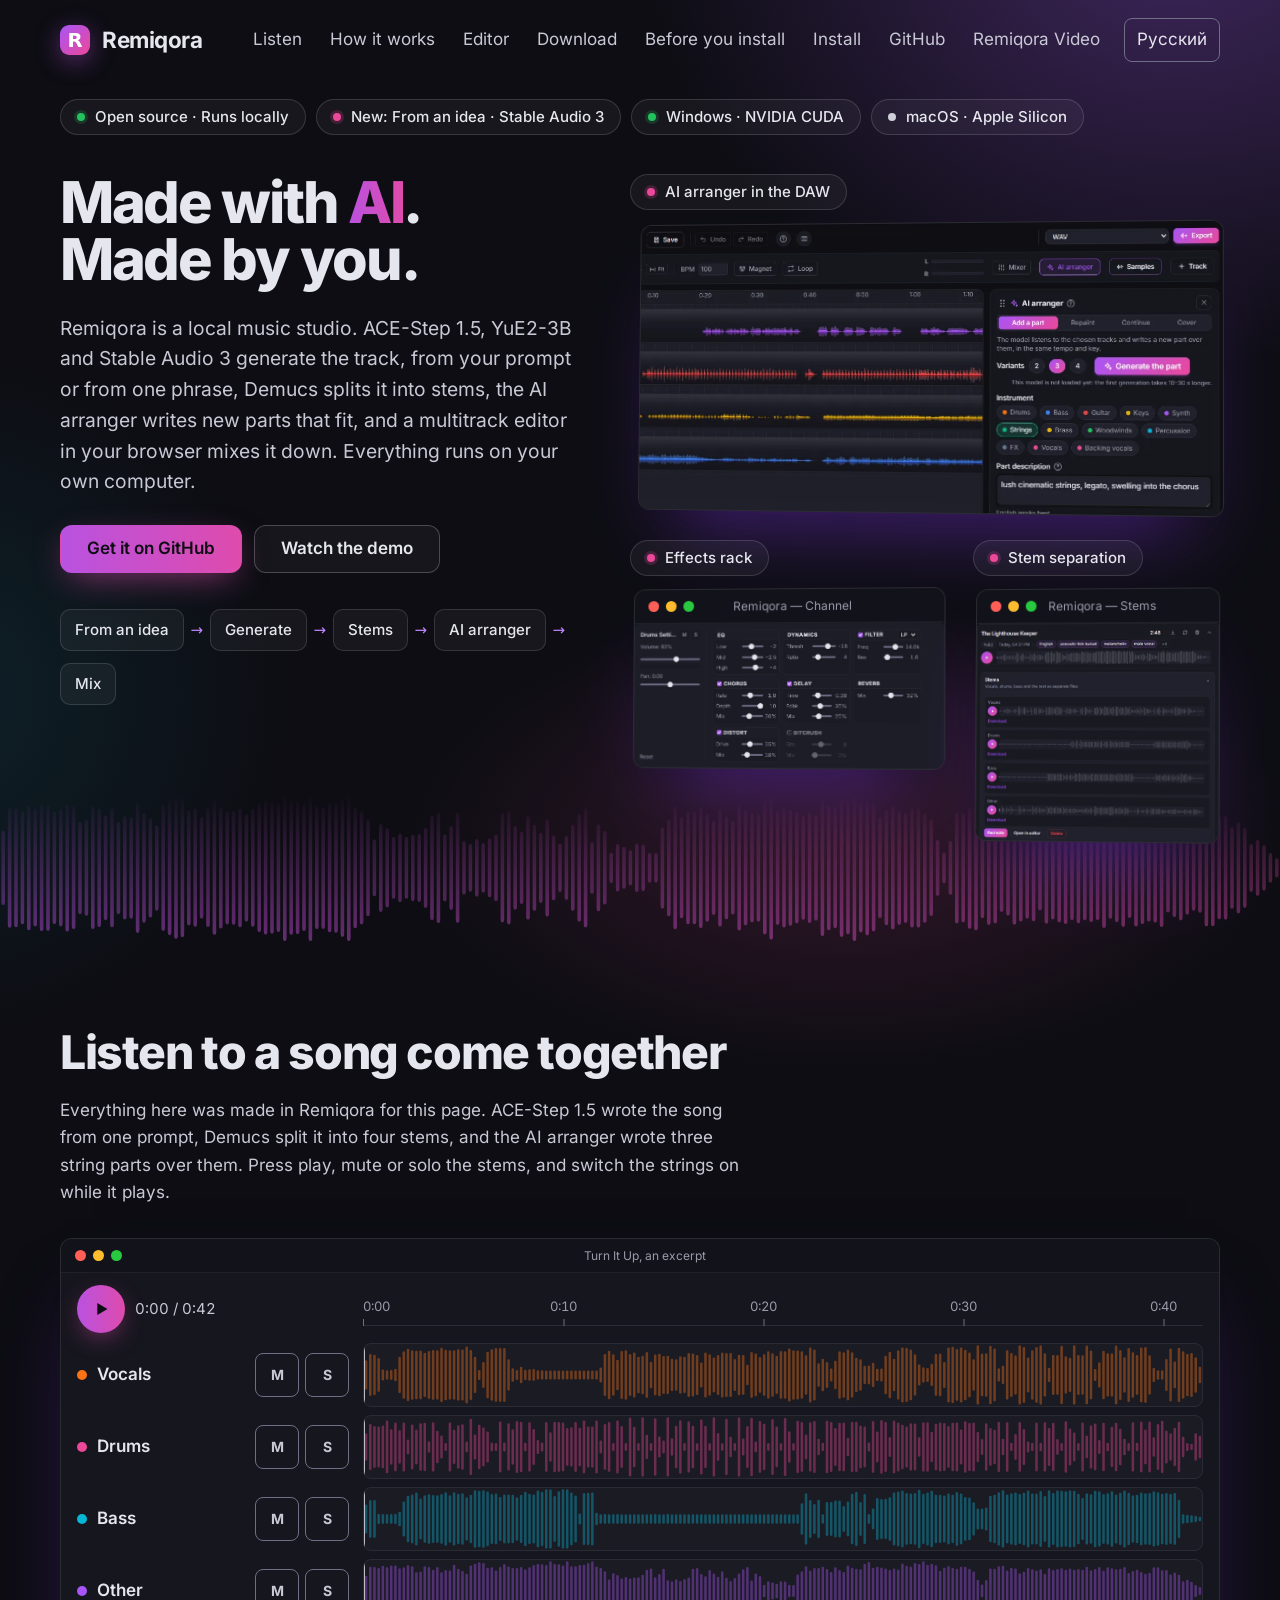
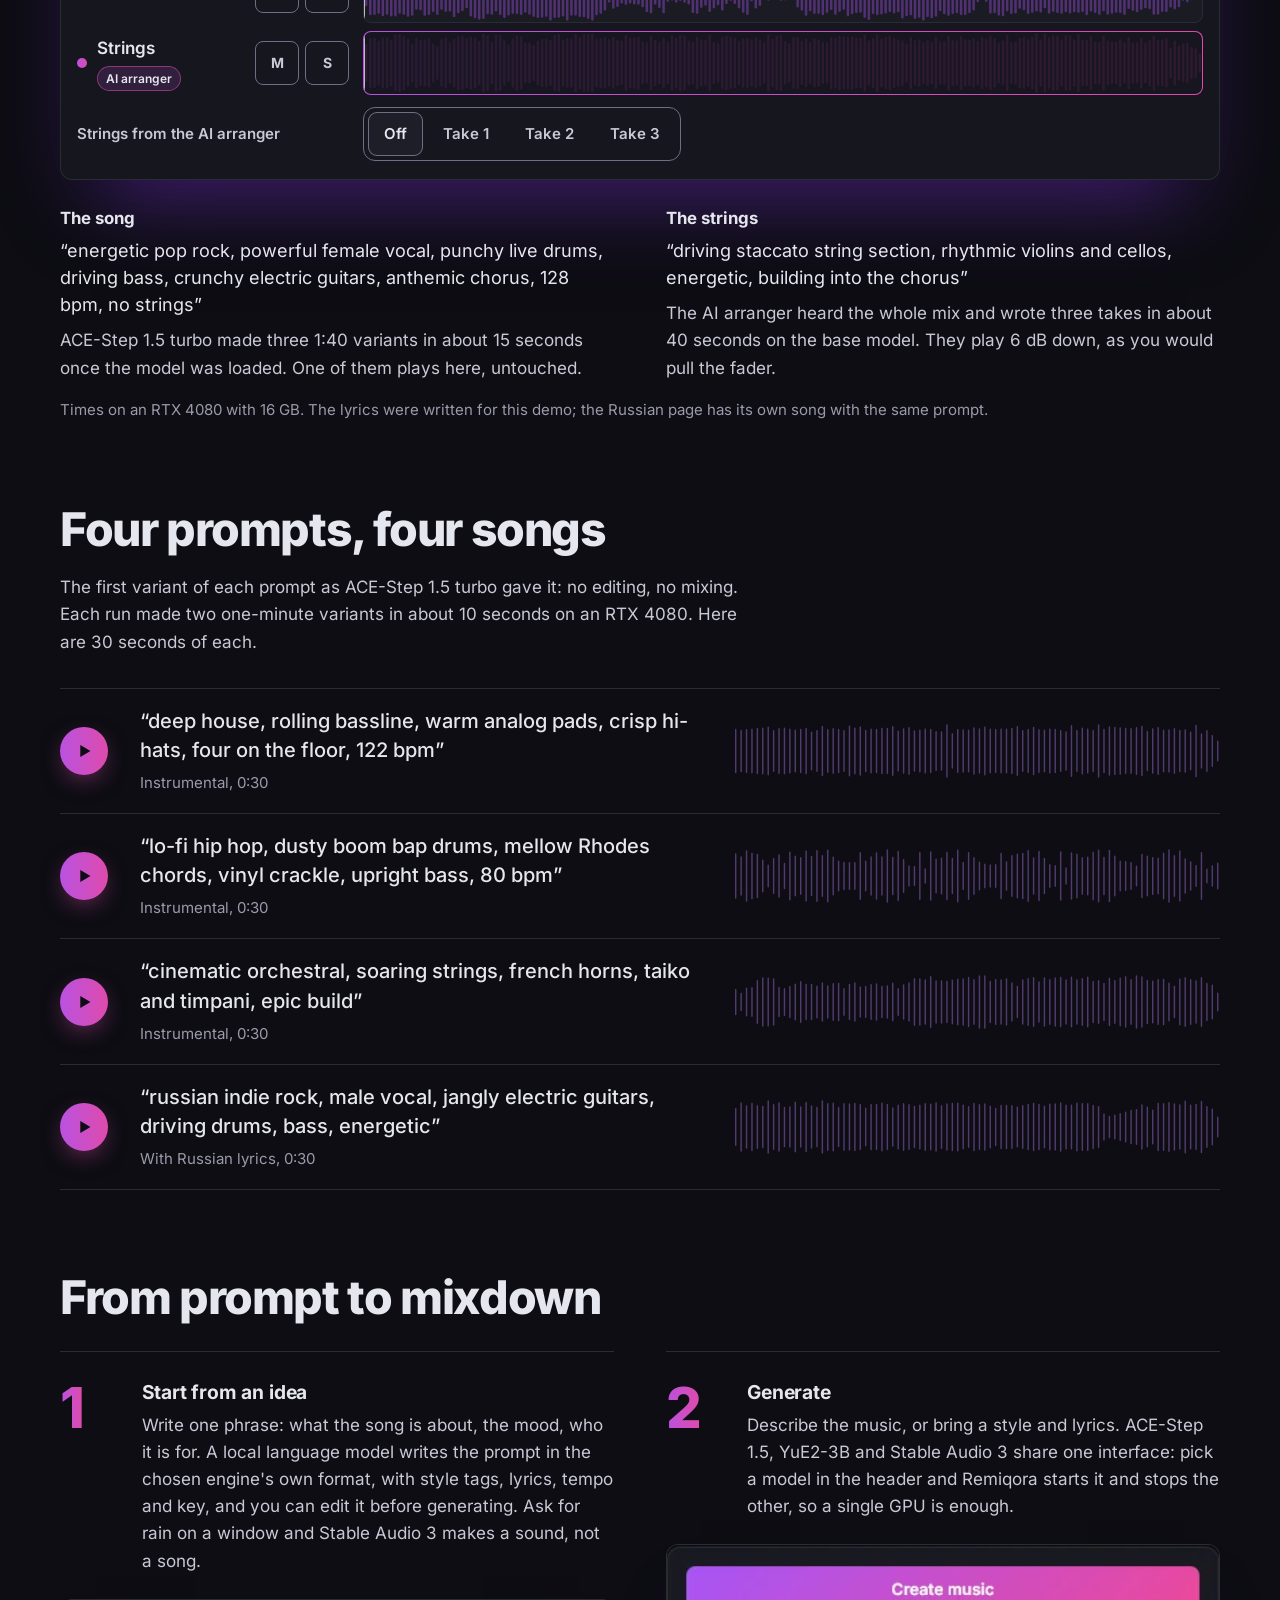
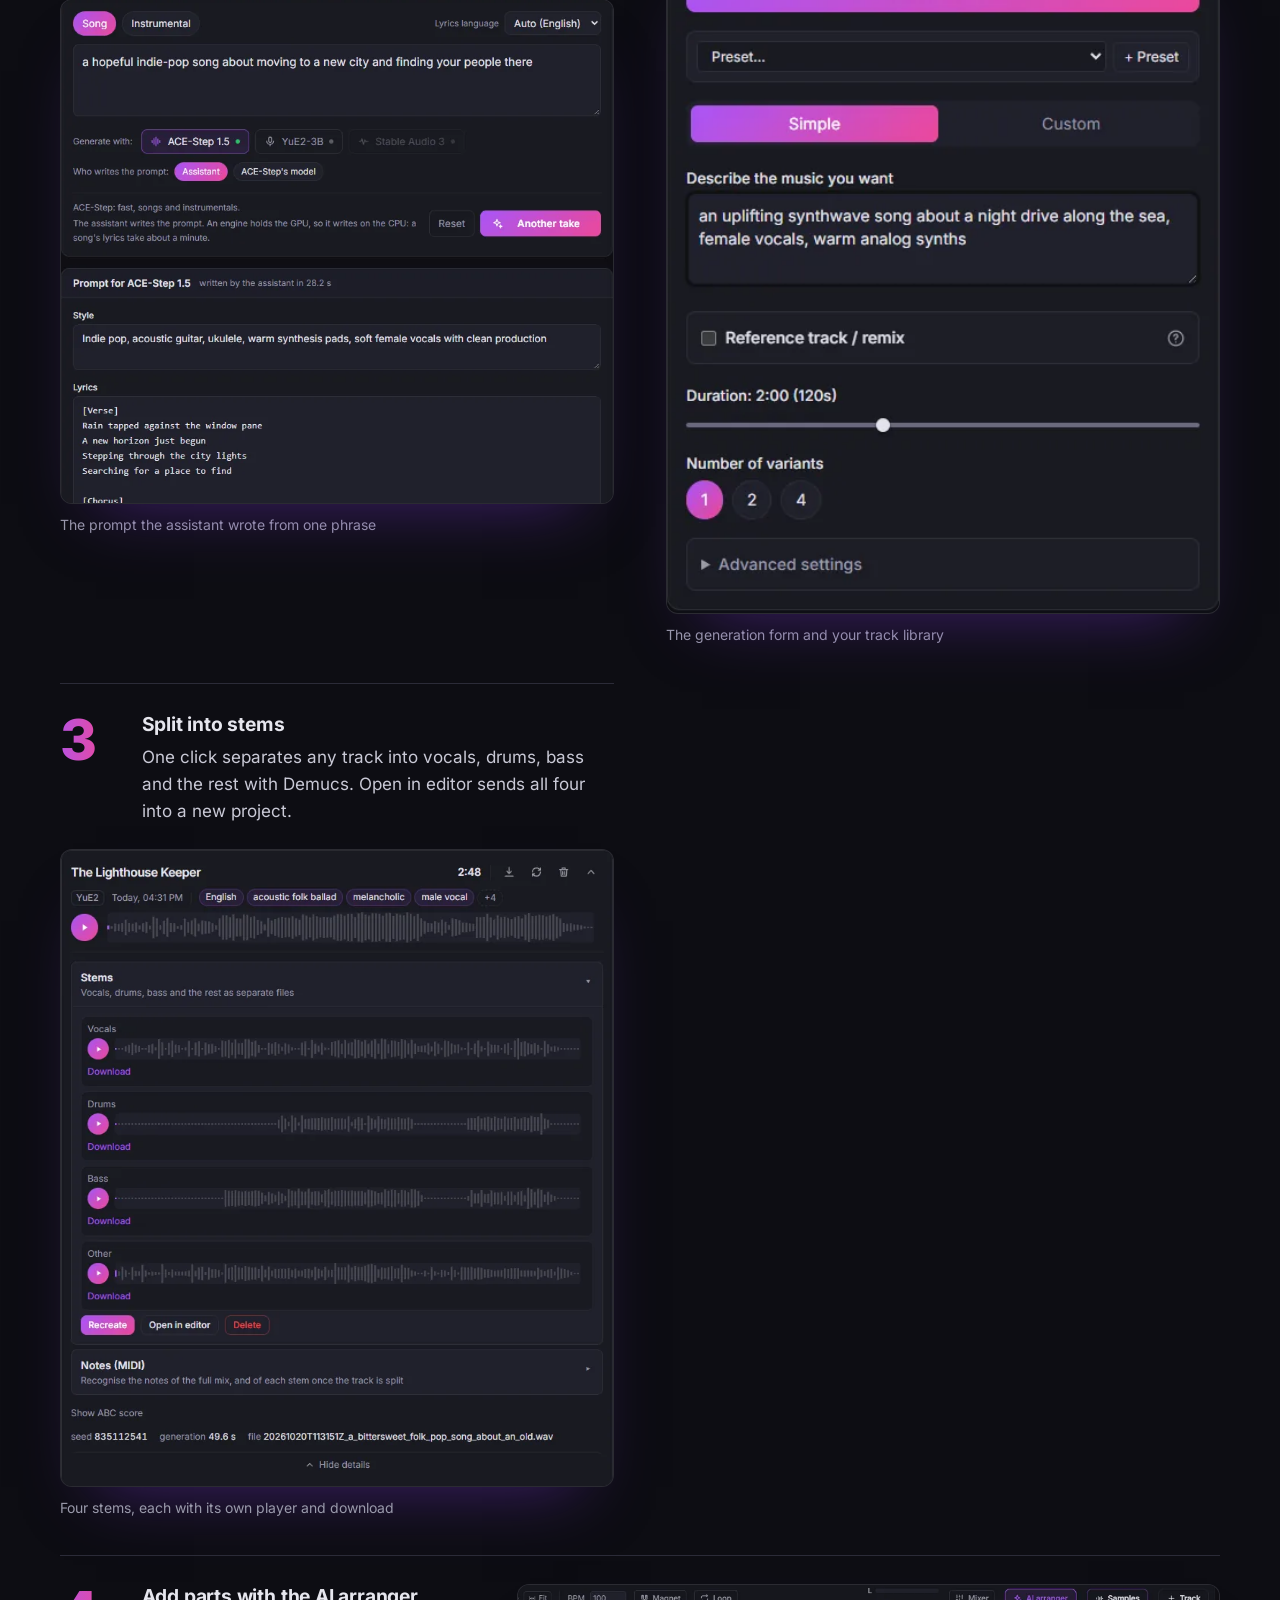
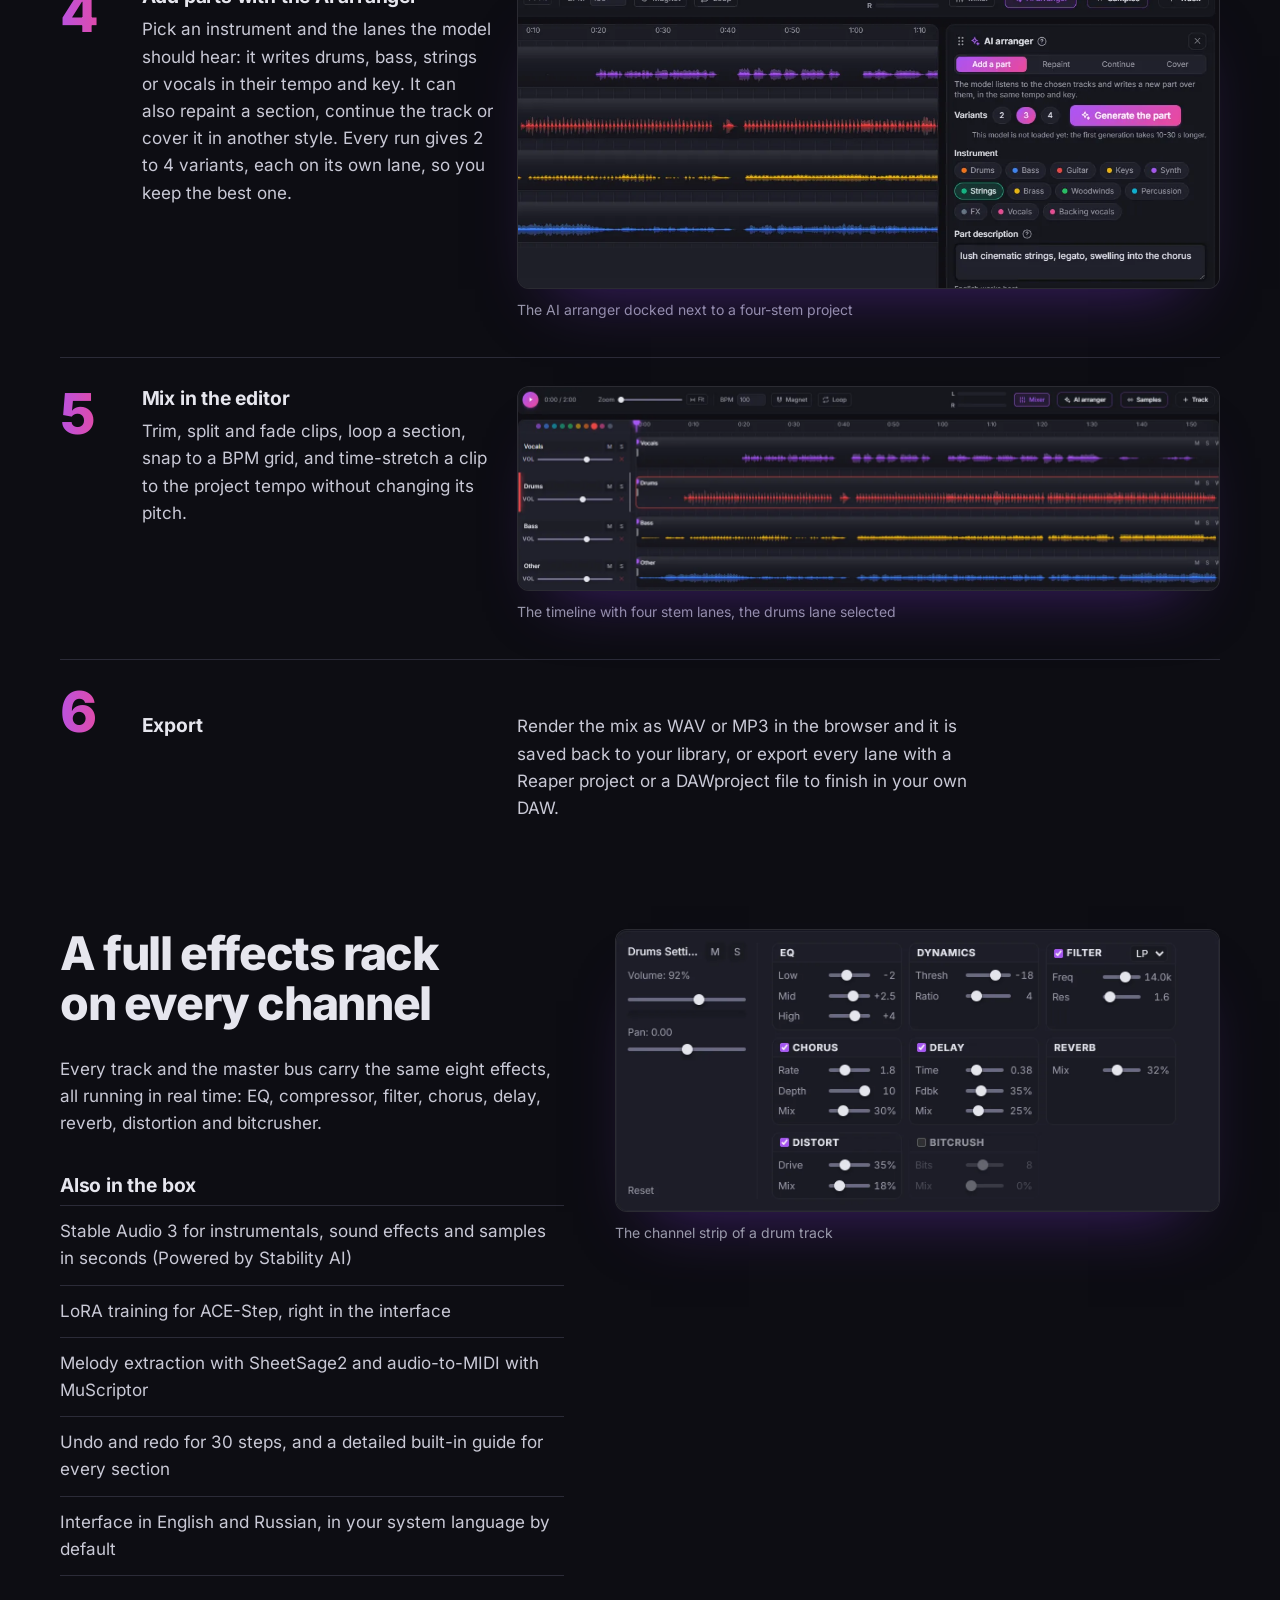
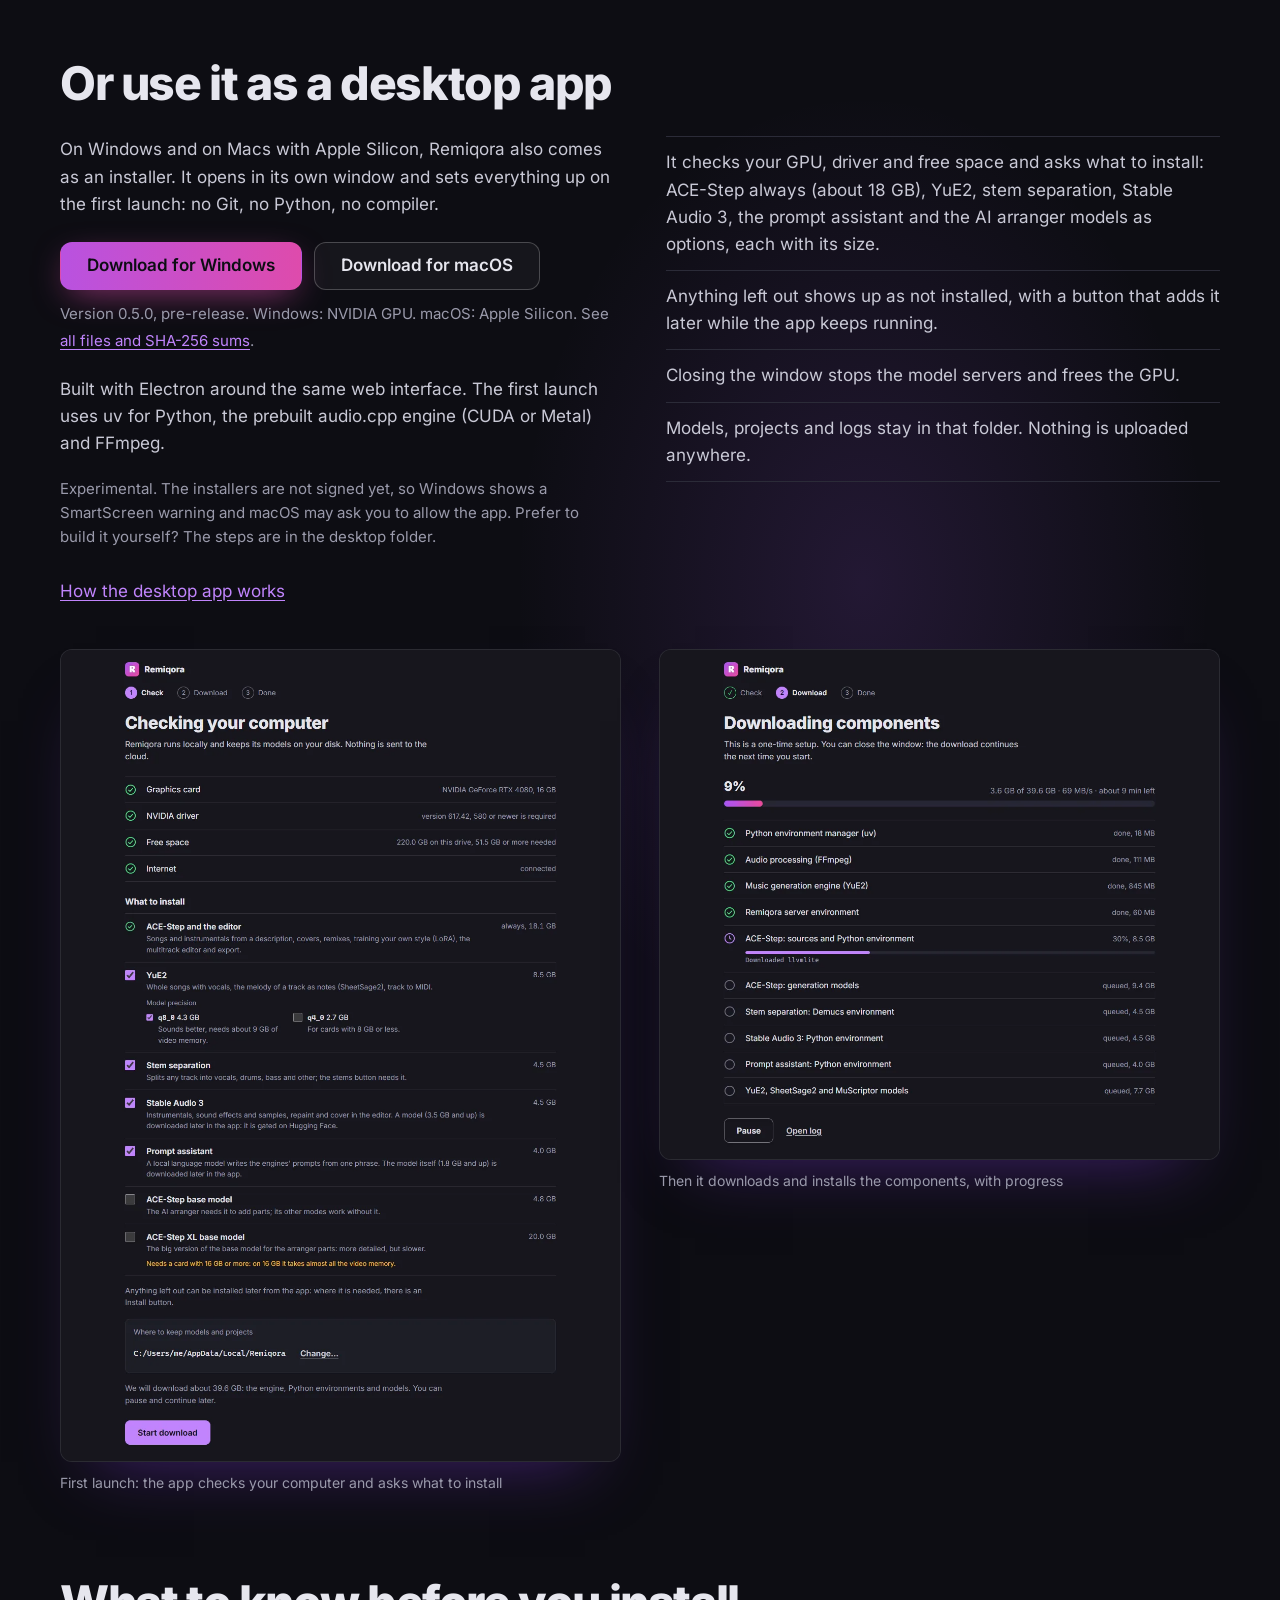
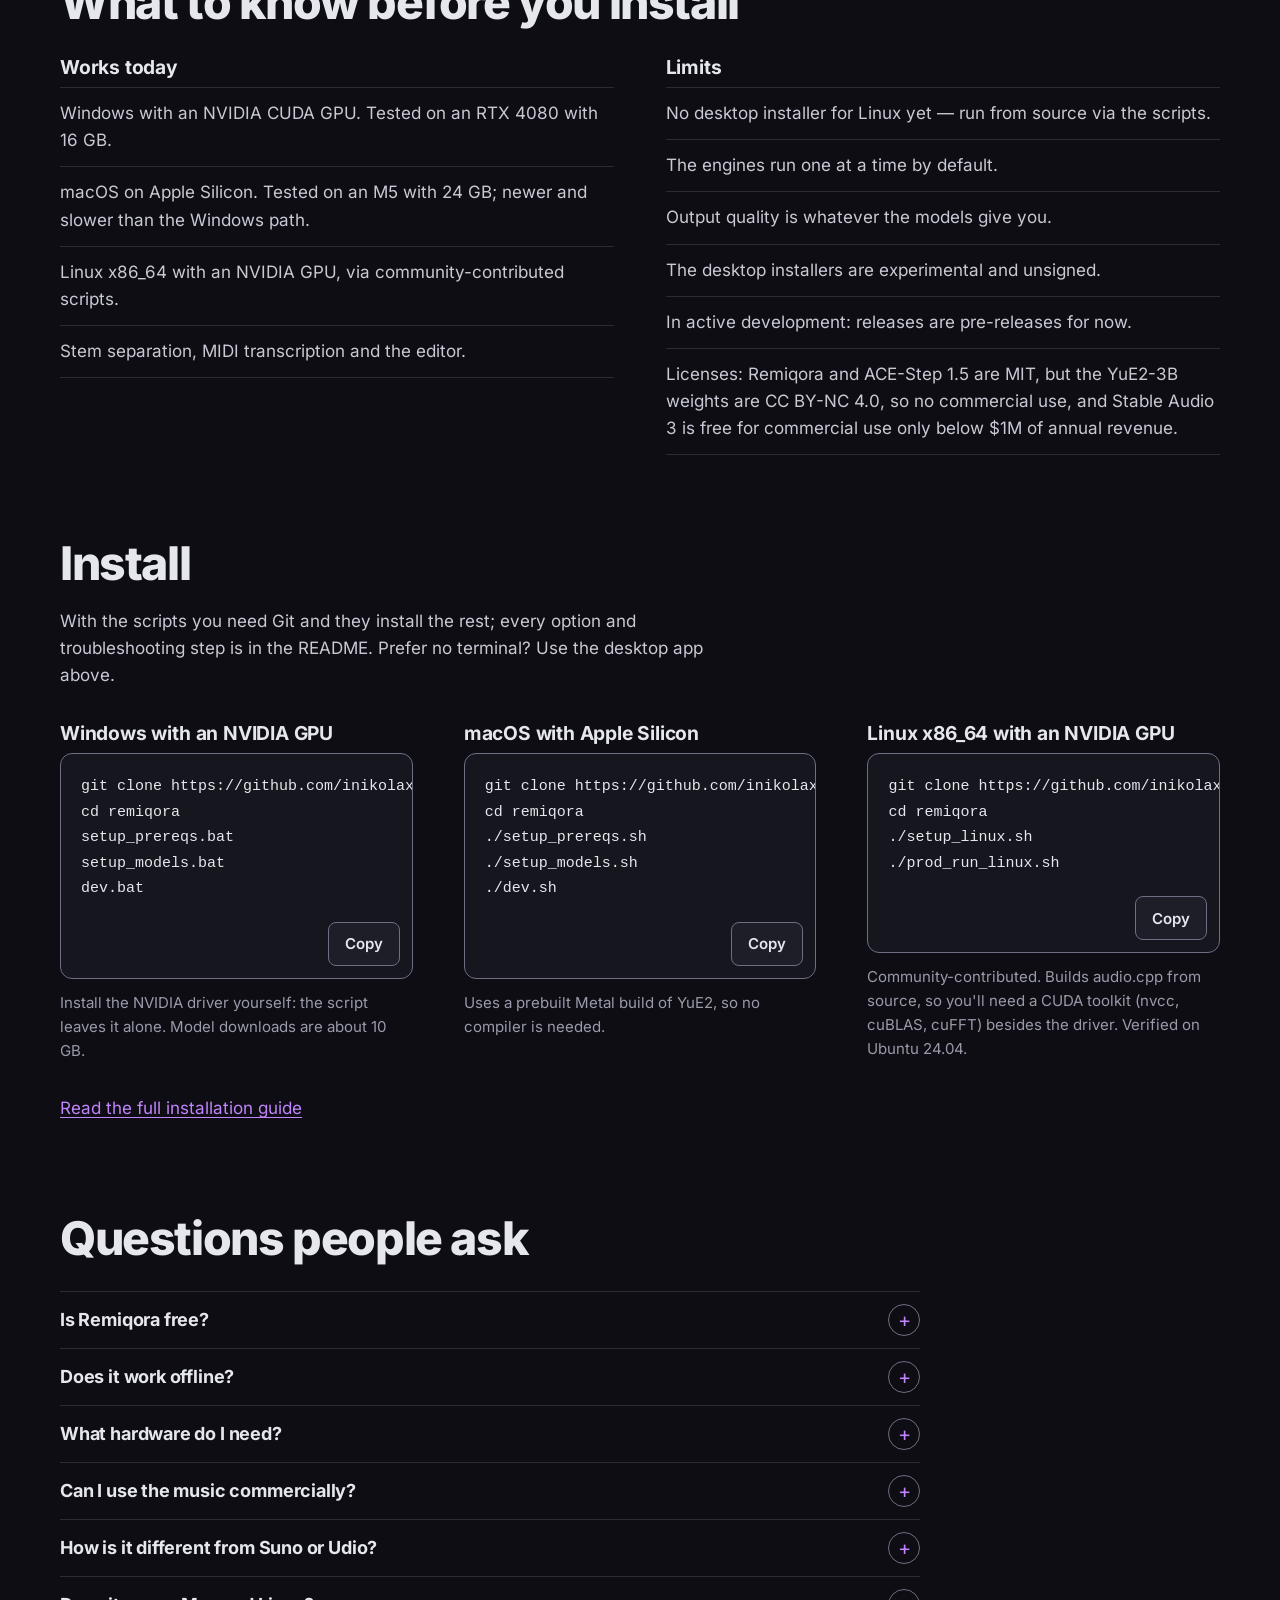
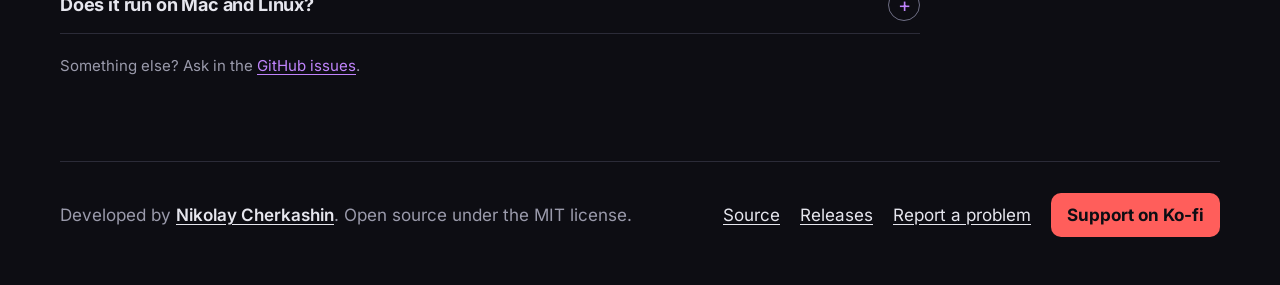
==== index.html @ e5a7c8de "download links and version for 0.5.0" ====
<!doctype html>
<html lang="en">
<head>
<meta charset="utf-8">
<meta name="viewport" content="width=device-width, initial-scale=1">
<title>Remiqora: local AI music generator with stems and a DAW</title>
<meta name="description" content="Open-source AI music studio on your own GPU: songs from one phrase with ACE-Step, YuE2 and Stable Audio 3, stems, an AI arranger and a multitrack editor.">
<meta name="color-scheme" content="dark">
<meta name="theme-color" content="#0d0d13">
<meta name="author" content="Nikolay Cherkashin">
<meta name="robots" content="index,follow,max-image-preview:large">
<link rel="canonical" href="https://remiqora.com/">
<link rel="alternate" hreflang="en" href="https://remiqora.com/">
<link rel="alternate" hreflang="ru" href="https://remiqora.com/ru/">
<link rel="alternate" hreflang="x-default" href="https://remiqora.com/">
<meta property="og:type" content="website">
<meta property="og:site_name" content="Remiqora">
<meta property="og:title" content="Remiqora: local AI music generator with stems and a DAW">
<meta property="og:description" content="Open-source AI music studio on your own GPU: songs from one phrase with ACE-Step, YuE2 and Stable Audio 3, stems, an AI arranger and a multitrack editor.">
<meta property="og:image" content="https://remiqora.com/social-preview.png">
<meta property="og:image:type" content="image/png">
<meta property="og:image:width" content="1280">
<meta property="og:image:height" content="640">
<meta property="og:image:alt" content="Remiqora: the headline Made with AI. Made by you. next to the multitrack editor with the AI arranger, the effects rack and the stem panel.">
<meta property="og:url" content="https://remiqora.com/">
<meta property="og:locale" content="en_US">
<meta property="og:locale:alternate" content="ru_RU">
<meta name="twitter:card" content="summary_large_image">
<meta name="twitter:title" content="Remiqora: local AI music generator with stems and a DAW">
<meta name="twitter:description" content="Open-source AI music studio on your own GPU: songs from one phrase with ACE-Step, YuE2 and Stable Audio 3, stems, an AI arranger and a multitrack editor.">
<meta name="twitter:image" content="https://remiqora.com/social-preview.png">
<meta name="twitter:image:alt" content="Remiqora: the headline Made with AI. Made by you. next to the multitrack editor with the AI arranger, the effects rack and the stem panel.">
<link rel="icon" href="assets/favicon.svg" type="image/svg+xml">
<link rel="preload" href="screenshots/en/14-ai-arranger.webp" as="image" type="image/webp" fetchpriority="high">
<script type="application/ld+json">{"@context":"https://schema.org","@graph":[{"@type":"WebSite","@id":"https://remiqora.com/#website","url":"https://remiqora.com/","name":"Remiqora","inLanguage":["en","ru"],"publisher":{"@id":"https://remiqora.com/#author"}},{"@type":"WebPage","@id":"https://remiqora.com/#webpage","url":"https://remiqora.com/","name":"Remiqora: local AI music generator with stems and a DAW","description":"Open-source AI music studio on your own GPU: songs from one phrase with ACE-Step, YuE2 and Stable Audio 3, stems, an AI arranger and a multitrack editor.","inLanguage":"en","isPartOf":{"@id":"https://remiqora.com/#website"},"about":{"@id":"https://remiqora.com/#app"},"author":{"@id":"https://remiqora.com/#author"},"primaryImageOfPage":{"@type":"ImageObject","url":"https://remiqora.com/social-preview.png","width":1280,"height":640}},{"@type":"SoftwareApplication","@id":"https://remiqora.com/#app","name":"Remiqora","url":"https://remiqora.com/","description":"Open-source AI music studio on your own GPU: songs from one phrase with ACE-Step, YuE2 and Stable Audio 3, stems, an AI arranger and a multitrack editor.","inLanguage":"en","applicationCategory":"MultimediaApplication","applicationSubCategory":"Music production","operatingSystem":"Windows, macOS, Linux","softwareRequirements":"Windows or Linux with an NVIDIA CUDA GPU, or macOS on Apple Silicon","featureList":["Text-to-music generation with ACE-Step 1.5, YuE2-3B and Stable Audio 3","From an idea: a local language model writes the prompt from one phrase","Instrumentals, sound effects and samples with Stable Audio 3","Stem separation with Demucs","Melody extraction and audio-to-MIDI transcription","Multitrack editor in the browser with an effects rack on every channel","AI arranger that adds drums, bass, strings and other parts to a track","LoRA training for ACE-Step","WAV and MP3 export, or stems with a Reaper project or DAWproject"],"softwareVersion":"0.5.0","downloadUrl":"https://github.com/inikolax/remiqora/releases/tag/v0.5.0","memoryRequirements":"NVIDIA GPU with 8 GB of video memory or more (16 GB tested), or Apple Silicon (24 GB tested)","storageRequirements":"18 GB to 80 GB, depending on the models chosen at install","video":{"@id":"https://remiqora.com/#demo"},"image":"https://remiqora.com/social-preview.png","screenshot":["https://remiqora.com/screenshots/en/14-ai-arranger.png","https://remiqora.com/screenshots/en/08-editor-with-clip.png","https://remiqora.com/screenshots/en/05-stems-panel.png","https://remiqora.com/screenshots/en/10-editor-effects.png","https://remiqora.com/screenshots/en/02-ace-step.png"],"isAccessibleForFree":true,"offers":{"@type":"Offer","price":"0","priceCurrency":"USD"},"license":"https://github.com/inikolax/remiqora/blob/master/LICENSE","author":{"@id":"https://remiqora.com/#author"},"sameAs":["https://github.com/inikolax/remiqora"]},{"@type":"VideoObject","@id":"https://remiqora.com/#demo","name":"Remiqora: a local AI music studio (ACE-Step + YuE2, stems, MIDI, built-in DAW)","description":"Open-source AI music studio on your own GPU: songs from one phrase with ACE-Step, YuE2 and Stable Audio 3, stems, an AI arranger and a multitrack editor.","thumbnailUrl":"https://i.ytimg.com/vi/uV-fbgu4Nf8/hqdefault.jpg","uploadDate":"2026-09-21T01:46:08-07:00","duration":"PT1M5S","contentUrl":"https://www.youtube.com/watch?v=uV-fbgu4Nf8","embedUrl":"https://www.youtube.com/embed/uV-fbgu4Nf8"},{"@type":"FAQPage","@id":"https://remiqora.com/#faq","inLanguage":"en","isPartOf":{"@id":"https://remiqora.com/#webpage"},"mainEntity":[{"@type":"Question","name":"Is Remiqora free?","acceptedAnswer":{"@type":"Answer","text":"Yes. It is open source under the MIT license, with no account, no subscription and no limit on how many tracks you generate. It runs on your own hardware, so the only cost is your electricity."}},{"@type":"Question","name":"Does it work offline?","acceptedAnswer":{"@type":"Answer","text":"After the one-time download of the models, yes: generation, stem separation, the AI arranger and the editor all run on your computer without an internet connection. Remiqora has no telemetry of its own, and your prompts and tracks never leave your machine."}},{"@type":"Question","name":"What hardware do I need?","acceptedAnswer":{"@type":"Answer","text":"Windows or Linux with an NVIDIA GPU, or a Mac with Apple Silicon. It is tested on an RTX 4080 with 16 GB and on an M5 Mac with 24 GB. YuE2 has a q4_0 build for cards with 8 GB, its q8_0 build wants about 9 GB, and the optional XL base model needs 16 GB. Plan for 18 GB of disk for ACE-Step alone and up to about 80 GB for everything, Stable Audio 3 and the prompt assistant included."}},{"@type":"Question","name":"Can I use the music commercially?","acceptedAnswer":{"@type":"Answer","text":"It depends on the model that made the track. ACE-Step 1.5 is MIT-licensed, and its authors say the music can be used commercially. The YuE2-3B weights are CC BY-NC 4.0, so tracks made with YuE2 are for non-commercial use only. Stable Audio 3 weights are under the Stability AI Community License: commercial use, of the generated audio too, is free for individuals and companies with under $1M in annual revenue after a free registration with Stability AI; above that you need a license from Stability AI. Check the model's current license before you publish, and note that the ACE-Step authors warn about unintentional copyright infringement."}},{"@type":"Question","name":"How is it different from Suno or Udio?","acceptedAnswer":{"@type":"Answer","text":"Suno and Udio are cloud services with their own models. Remiqora runs open models on your computer: no credits, no queue, and nothing is uploaded. Instead of one finished file you get stems, a multitrack editor and an AI arranger, so you can build a song part by part and finish it in your own DAW. The cloud services can still sound more polished in some genres."}},{"@type":"Question","name":"Does it run on Mac and Linux?","acceptedAnswer":{"@type":"Answer","text":"Macs with Apple Silicon get a desktop installer; Intel Macs are not supported. Linux with an NVIDIA GPU runs from source with the setup scripts; there is no Linux installer yet."}}]},{"@type":"Person","@id":"https://remiqora.com/#author","name":"Nikolay Cherkashin","url":"https://github.com/inikolax","sameAs":["https://github.com/inikolax"],"jobTitle":"Developer of Remiqora"}]}</script>
<link rel="preload" href="assets/fonts/inter-latin.woff2" as="font" type="font/woff2" crossorigin>

<link rel="stylesheet" href="assets/site.css">
</head>
<body>
<a class="skip" href="#main">Skip to content</a>
<header class="top wrap">
  <a class="brand" href="./" aria-label="Remiqora"><img src="assets/favicon.svg" width="30" height="30" alt=""><span>Remiqora</span></a>
  <nav aria-label="Main"><a href="#listen">Listen</a><a href="#how">How it works</a><a href="#editor">Editor</a><a href="#desktop">Download</a><a href="#limits">Before you install</a><a href="#install">Install</a><a href="https://github.com/inikolax/remiqora">GitHub</a><a class="product" href="video/">Remiqora Video</a><a class="lang" href="ru/" hreflang="ru" lang="ru">Русский</a></nav>
</header>
<main id="main">
  <section class="hero">
    <div class="wrap">
      <ul class="pills" role="list"><li class="pill"><span class="dot dot--ok" aria-hidden="true"></span>Open source · Runs locally</li><li class="pill"><span class="dot dot--pink" aria-hidden="true"></span>New: From an idea · Stable Audio 3</li><li class="pill"><span class="dot dot--ok" aria-hidden="true"></span>Windows · NVIDIA CUDA</li><li class="pill"><span class="dot" aria-hidden="true"></span>macOS · Apple Silicon</li></ul>
      <div class="hero__grid">
      <div class="hero__copy">
        <h1><span class="visually-hidden">Remiqora. </span>Made with <span class="grad">AI</span>.<br>Made by you.</h1>
        <p class="lead">Remiqora is a local music studio. <span class="nb">ACE-Step</span> 1.5, YuE2-3B and Stable Audio 3 generate the track, from your prompt or from one phrase, Demucs splits it into stems, the AI arranger writes new parts that fit, and a multitrack editor in your browser mixes it down. Everything runs on your own computer.</p>
        <p class="actions"><a class="btn btn--primary" href="https://github.com/inikolax/remiqora">Get it on GitHub</a><a class="btn" href="https://www.youtube.com/watch?v=uV-fbgu4Nf8">Watch the demo</a></p>
        <ol class="flow" aria-label="From idea to finished mix"><li>From an idea</li><li>Generate</li><li>Stems</li><li>AI arranger</li><li>Mix</li></ol>
      </div>
      <div class="hero__art"><figure class="card card--daw"><figcaption class="pill"><span class="dot dot--pink" aria-hidden="true"></span>AI arranger in the DAW</figcaption><div class="win"><div class="win__bar" aria-hidden="true"><i></i><i></i><i></i><span>Remiqora — Editor</span></div><div class="win__body crop" style="aspect-ratio:1085/470"><img src="screenshots/en/14-ai-arranger.webp" width="1440" height="1100" alt="The editor with four stem lanes and the AI arranger panel: Add a part, the instrument chips with Strings picked, a part description and the lanes the model hears" fetchpriority="high" style="width:132.7189%;left:-31.7972%;top:-29.7872%"></div></div></figure><figure class="card card--rack"><figcaption class="pill"><span class="dot dot--pink" aria-hidden="true"></span>Effects rack</figcaption><div class="win"><div class="win__bar" aria-hidden="true"><i></i><i></i><i></i><span>Remiqora — Channel</span></div><div class="win__body"><img class="plain" src="screenshots/en/10-editor-effects.webp" width="1338" height="622" alt="The effects rack of the drums channel with EQ, dynamics, filter, chorus, delay, reverb and distortion switched on"></div></div></figure><figure class="card card--stems"><figcaption class="pill"><span class="dot dot--pink" aria-hidden="true"></span>Stem separation</figcaption><div class="win"><div class="win__bar" aria-hidden="true"><i></i><i></i><i></i><span>Remiqora — Stems</span></div><div class="win__body crop" style="aspect-ratio:728/648"><img src="screenshots/en/05-stems-panel.webp" width="728" height="838" alt="The stems panel: vocals, drums, bass and other, with Recreate, Open in editor and Delete" loading="lazy" style="width:100.0000%;left:0.0000%;top:0.0000%"></div></div></figure></div>
      </div>
    </div>
    <svg class="hero__bars" viewBox="0 0 1200 100" preserveAspectRatio="none" aria-hidden="true" focusable="false"><defs><linearGradient id="bars" x1="0" x2="1"><stop offset="0" stop-color="#b952e0"/><stop offset="1" stop-color="#de4bac"/></linearGradient></defs><path d="M3.0 27.4V72.6M9.0 12.6V87.4M15.0 13.0V87.0M21.0 14.9V85.1M27.0 11.0V89.0M33.0 13.4V86.6M39.0 10.5V89.5M45.0 10.6V89.4M51.0 15.0V85.0M57.0 13.5V86.5M63.0 10.2V89.8M69.0 11.8V88.2M75.0 21.5V78.5M81.0 20.4V79.6M87.0 11.8V88.2M93.0 13.1V86.9M99.0 17.6V82.4M105.0 13.0V87.0M111.0 21.5V78.5M117.0 18.0V82.0M123.0 18.6V81.4M129.0 9.3V90.7M135.0 15.9V84.1M141.0 19.3V80.7M147.0 23.8V76.2M153.0 10.6V89.4M159.0 7.8V92.2M165.0 5.5V94.5M171.0 6.5V93.5M177.0 14.2V85.8M183.0 13.3V86.7M189.0 18.6V81.4M195.0 13.1V86.9M201.0 8.1V91.9M207.0 12.1V87.9M213.0 14.8V85.2M219.0 14.6V85.4M225.0 13.0V87.0M231.0 16.6V83.4M237.0 13.3V86.7M243.0 9.9V90.1M249.0 8.2V91.8M255.0 8.8V91.2M261.0 9.9V90.1M267.0 4.0V96.0M273.0 8.1V91.9M279.0 8.5V91.5M285.0 10.5V89.5M291.0 4.0V96.0M297.0 11.7V88.3M303.0 11.9V88.1M309.0 9.7V90.3M315.0 9.4V90.6M321.0 6.7V93.3M327.0 4.0V96.0M333.0 12.3V87.7M339.0 14.8V85.2M345.0 20.1V79.9M351.0 33.1V66.9M357.0 23.0V77.0M363.0 25.8V74.2M369.0 31.5V68.5M375.0 29.3V70.7M381.0 31.5V68.5M387.0 30.0V70.0M393.0 29.5V70.5M399.0 25.6V74.4M405.0 17.6V82.4M411.0 15.7V84.3M417.0 29.8V70.2M423.0 24.3V75.7M429.0 15.9V84.1M435.0 34.3V65.7M441.0 36.1V63.9M447.0 32.9V67.1M453.0 35.5V64.5M459.0 32.5V67.5M465.0 30.0V70.0M471.0 16.1V83.9M477.0 14.8V85.2M483.0 24.4V75.6M489.0 28.1V71.9M495.0 17.9V82.1M501.0 23.6V76.4M507.0 28.8V71.2M513.0 20.0V80.0M519.0 30.5V69.5M525.0 35.8V64.2M531.0 30.8V69.2M537.0 23.6V76.4M543.0 16.6V83.4M549.0 12.9V87.1M555.0 34.8V65.2M561.0 23.4V76.6M567.0 27.8V72.2M573.0 41.7V58.3M579.0 36.2V63.8M585.0 38.0V62.0M591.0 40.1V59.9M597.0 35.9V64.1M603.0 36.5V63.5M609.0 41.9V58.1M615.0 42.0V58.0M621.0 25.1V74.9M627.0 20.1V79.9M633.0 11.7V88.3M639.0 18.8V81.2M645.0 14.9V85.1M651.0 14.9V85.1M657.0 12.5V87.5M663.0 16.5V83.5M669.0 21.0V79.0M675.0 13.4V86.6M681.0 18.1V81.9M687.0 21.3V78.7M693.0 10.8V89.2M699.0 14.2V85.8M705.0 16.1V83.9M711.0 16.6V83.4M717.0 8.3V91.7M723.0 4.9V95.1M729.0 14.5V85.5M735.0 12.8V87.2M741.0 13.9V86.1M747.0 15.5V84.5M753.0 17.8V82.2M759.0 15.7V84.3M765.0 17.3V82.7M771.0 7.3V92.7M777.0 11.0V89.0M783.0 12.4V87.6M789.0 6.7V93.3M795.0 8.4V91.6M801.0 4.0V96.0M807.0 9.6V90.4M813.0 7.7V92.3M819.0 10.3V89.7M825.0 19.0V81.0M831.0 14.3V85.7M837.0 11.6V88.4M843.0 14.5V85.5M849.0 15.8V84.2M855.0 12.8V87.2M861.0 12.8V87.2M867.0 15.9V84.1M873.0 20.3V79.7M879.0 33.5V66.5M885.0 41.5V58.5M891.0 34.1V65.9M897.0 15.5V84.5M903.0 16.1V83.9M909.0 12.0V88.0M915.0 11.0V89.0M921.0 18.9V81.1M927.0 14.5V85.5M933.0 15.5V84.5M939.0 23.0V77.0M945.0 20.6V79.4M951.0 14.7V85.3M957.0 16.7V83.3M963.0 18.6V81.4M969.0 16.9V83.1M975.0 23.9V76.1M981.0 15.3V84.7M987.0 18.0V82.0M993.0 16.2V83.8M999.0 15.1V84.9M1005.0 17.6V82.4M1011.0 15.6V84.4M1017.0 17.5V82.5M1023.0 16.4V83.6M1029.0 17.7V82.3M1035.0 12.5V87.5M1041.0 18.5V81.5M1047.0 16.3V83.7M1053.0 13.2V86.8M1059.0 19.0V81.0M1065.0 13.4V86.6M1071.0 15.1V84.9M1077.0 16.7V83.3M1083.0 16.0V84.0M1089.0 13.1V86.9M1095.0 22.6V77.4M1101.0 19.6V80.4M1107.0 17.4V82.6M1113.0 21.2V78.8M1119.0 23.8V76.2M1125.0 22.4V77.6M1131.0 13.5V86.5M1137.0 13.6V86.4M1143.0 18.2V81.8M1149.0 17.9V82.1M1155.0 25.0V75.0M1161.0 22.0V78.0M1167.0 25.6V74.4M1173.0 36.0V64.0M1179.0 33.5V66.5M1185.0 36.8V63.2M1191.0 42.0V58.0M1197.0 45.4V54.6"/></svg>
  </section>

  <section id="listen" class="wrap section session" aria-labelledby="session-h">
    <h2 id="session-h">Listen to a song come together</h2>
    <p class="section__lead">Everything here was made in Remiqora for this page. <span class="nb">ACE-Step</span> 1.5 wrote the song from one prompt, Demucs split it into four stems, and the AI arranger wrote three string parts over them. Press play, mute or solo the stems, and switch the strings on while it plays.</p>
    <div class="win" id="session" data-audio="audio/" data-files="session-en-vocals,session-en-drums,session-en-bass,session-en-other,session-en-strings-1,session-en-strings-2,session-en-strings-3" data-len="42.0" data-play="Play" data-pause="Pause" data-loading="Loading the stems">
      <svg width="0" height="0" class="defs" aria-hidden="true" focusable="false"><defs>
        <linearGradient id="ai-grad" gradientUnits="userSpaceOnUse" x1="0" x2="1200" y1="0" y2="0"><stop offset="0" stop-color="#b952e0"/><stop offset="1" stop-color="#de4bac"/></linearGradient>
        <clipPath id="played" clipPathUnits="userSpaceOnUse"><rect width="0" height="100"/></clipPath></defs></svg>
      <div class="win__bar" aria-hidden="true"><i></i><i></i><i></i><span>Turn It Up, an excerpt</span></div>
      <div class="session__body">
        <div class="session__row session__transport">
          <div class="lane__head"><button type="button" class="play" aria-label="Play"><svg class="ico ico--play" viewBox="0 0 24 24" aria-hidden="true" focusable="false"><path d="M8 5.5v13l11-6.5z"/></svg><svg class="ico ico--pause" viewBox="0 0 24 24" aria-hidden="true" focusable="false"><path d="M7 5h3.5v14H7zM13.5 5H17v14h-3.5z"/></svg></button><span class="time"><span class="time__now">0:00</span> / 0:42</span></div>
          <div class="ruler" role="slider" tabindex="0" aria-label="Playback position" aria-valuemin="0" aria-valuemax="42" aria-valuenow="0" aria-valuetext="0:00"><span class="tick tick--start" style="left:0.00%">0:00</span><span class="tick" style="left:23.81%">0:10</span><span class="tick" style="left:47.62%">0:20</span><span class="tick" style="left:71.43%">0:30</span><span class="tick" style="left:95.24%">0:40</span></div>
        </div>
        <div class="lanes" id="lanes"><div class="lane lane--stem" data-lane="vocals" style="--c:var(--vocals);--i:0"><div class="lane__head"><span class="swatch" aria-hidden="true"></span><span class="lane__title"><span class="lane__name">Vocals</span></span><span class="lane__btns"><button type="button" class="ms" data-act="mute" aria-pressed="false">M<span class="visually-hidden"> (mute Vocals)</span></button><button type="button" class="ms" data-act="solo" aria-pressed="false">S<span class="visually-hidden"> (solo Vocals)</span></button></span></div><div class="lane__wave"><svg class="wave" viewBox="0 0 1200 100" preserveAspectRatio="none" aria-hidden="true" focusable="false"><g class="wave__base"><path id="w-vocals" d="M3.0 28.1V71.9M9.0 17.9V82.1M15.0 19.2V80.8M21.0 24.4V75.6M27.0 42.8V57.2M33.0 44.2V55.8M39.0 43.8V56.2M45.0 41.7V58.3M51.0 22.4V77.6M57.0 13.4V86.6M63.0 9.5V90.5M69.0 11.7V88.3M75.0 12.5V87.5M81.0 12.3V87.7M87.0 16.0V84.0M93.0 13.0V87.0M99.0 11.5V88.5M105.0 11.9V88.1M111.0 8.0V92.0M117.0 11.0V89.0M123.0 11.9V88.1M129.0 11.8V88.2M135.0 10.3V89.7M141.0 10.6V89.4M147.0 6.0V94.0M153.0 11.3V88.7M159.0 22.5V77.5M165.0 43.7V56.3M171.0 30.8V69.2M177.0 14.3V85.7M183.0 10.2V89.8M189.0 8.4V91.6M195.0 8.3V91.7M201.0 8.1V91.9M207.0 26.5V73.5M213.0 40.8V59.2M219.0 43.7V56.3M225.0 38.4V61.6M231.0 43.5V56.5M237.0 42.5V57.5M243.0 42.2V57.8M249.0 44.3V55.7M255.0 44.3V55.7M261.0 44.4V55.6M267.0 44.4V55.6M273.0 44.4V55.6M279.0 44.5V55.5M285.0 44.4V55.6M291.0 44.5V55.5M297.0 44.4V55.6M303.0 44.5V55.5M309.0 44.5V55.5M315.0 44.5V55.5M321.0 44.5V55.5M327.0 44.5V55.5M333.0 44.4V55.6M339.0 39.7V60.3M345.0 17.8V82.2M351.0 12.5V87.5M357.0 18.3V81.7M363.0 27.1V72.9M369.0 13.1V86.9M375.0 11.8V88.2M381.0 17.8V82.2M387.0 15.5V84.5M393.0 22.3V77.7M399.0 20.6V79.4M405.0 14.9V85.1M411.0 30.4V69.6M417.0 18.9V81.1M423.0 17.4V82.6M429.0 21.0V79.0M435.0 20.9V79.1M441.0 25.7V74.3M447.0 26.3V73.7M453.0 21.5V78.5M459.0 22.4V77.6M465.0 16.2V83.8M471.0 17.0V83.0M477.0 19.5V80.5M483.0 31.5V68.5M489.0 15.4V84.6M495.0 18.4V81.6M501.0 23.6V76.4M507.0 19.4V80.6M513.0 15.5V84.5M519.0 16.2V83.8M525.0 16.2V83.8M531.0 26.0V74.0M537.0 19.1V80.9M543.0 19.6V80.4M549.0 35.2V64.8M555.0 14.9V85.1M561.0 17.3V82.7M567.0 22.9V77.1M573.0 18.2V81.8M579.0 13.6V86.4M585.0 16.7V83.3M591.0 20.9V79.1M597.0 13.2V86.8M603.0 13.4V86.6M609.0 8.9V91.1M615.0 11.8V88.2M621.0 12.2V87.8M627.0 13.4V86.6M633.0 19.9V80.1M639.0 7.4V92.6M645.0 10.6V89.4M651.0 32.8V67.2M657.0 25.6V74.4M663.0 30.8V69.2M669.0 41.3V58.7M675.0 28.8V71.2M681.0 13.5V86.5M687.0 15.1V84.9M693.0 10.7V89.3M699.0 15.3V84.7M705.0 23.9V76.1M711.0 26.3V73.7M717.0 36.9V63.1M723.0 36.3V63.7M729.0 32.2V67.8M735.0 41.8V58.2M741.0 41.2V58.8M747.0 20.7V79.3M753.0 14.3V85.7M759.0 25.4V74.6M765.0 11.9V88.1M771.0 7.4V92.6M777.0 7.9V92.1M783.0 10.7V89.3M789.0 18.5V81.5M795.0 34.8V65.2M801.0 39.4V60.6M807.0 40.4V59.6M813.0 33.7V66.3M819.0 18.1V81.9M825.0 17.2V82.8M831.0 30.7V69.3M837.0 7.4V92.6M843.0 6.3V93.7M849.0 9.9V90.1M855.0 7.4V92.6M861.0 11.0V89.0M867.0 15.7V84.3M873.0 26.3V73.7M879.0 4.0V96.0M885.0 17.3V82.7M891.0 16.7V83.3M897.0 4.5V95.5M903.0 9.2V90.8M909.0 41.1V58.9M915.0 37.0V63.0M921.0 12.0V88.0M927.0 16.2V83.8M933.0 20.1V79.9M939.0 4.0V96.0M945.0 6.8V93.2M951.0 23.5V76.5M957.0 11.7V88.3M963.0 6.8V93.2M969.0 4.0V96.0M975.0 16.8V83.2M981.0 40.2V59.8M987.0 19.4V80.6M993.0 19.7V80.3M999.0 4.8V95.2M1005.0 21.7V78.3M1011.0 24.0V76.0M1017.0 4.0V96.0M1023.0 19.4V80.6M1029.0 19.9V80.1M1035.0 4.3V95.7M1041.0 12.4V87.6M1047.0 42.0V58.0M1053.0 31.4V68.6M1059.0 12.5V87.5M1065.0 16.9V83.1M1071.0 16.9V83.1M1077.0 4.4V95.6M1083.0 11.4V88.6M1089.0 23.3V76.7M1095.0 8.2V91.8M1101.0 15.1V84.9M1107.0 19.6V80.4M1113.0 7.6V92.4M1119.0 6.8V93.2M1125.0 20.0V80.0M1131.0 40.2V59.8M1137.0 44.1V55.9M1143.0 44.3V55.7M1149.0 25.8V74.2M1155.0 8.9V91.1M1161.0 30.1V69.9M1167.0 7.9V92.1M1173.0 13.4V86.6M1179.0 17.5V82.5M1185.0 16.3V83.7M1191.0 23.0V77.0M1197.0 38.3V61.7"/></g><use class="wave__played" href="#w-vocals" clip-path="url(#played)"/></svg></div></div><div class="lane lane--stem" data-lane="drums" style="--c:var(--drums);--i:1"><div class="lane__head"><span class="swatch" aria-hidden="true"></span><span class="lane__title"><span class="lane__name">Drums</span></span><span class="lane__btns"><button type="button" class="ms" data-act="mute" aria-pressed="false">M<span class="visually-hidden"> (mute Drums)</span></button><button type="button" class="ms" data-act="solo" aria-pressed="false">S<span class="visually-hidden"> (solo Drums)</span></button></span></div><div class="lane__wave"><svg class="wave" viewBox="0 0 1200 100" preserveAspectRatio="none" aria-hidden="true" focusable="false"><g class="wave__base"><path id="w-drums" d="M3.0 29.8V70.2M9.0 14.6V85.4M15.0 18.1V81.9M21.0 18.6V81.4M27.0 17.3V82.7M33.0 9.2V90.8M39.0 23.0V77.0M45.0 12.3V87.7M51.0 24.8V75.2M57.0 12.1V87.9M63.0 39.8V60.2M69.0 15.5V84.5M75.0 23.6V76.4M81.0 13.4V86.6M87.0 12.8V87.2M93.0 42.5V57.5M99.0 11.9V88.1M105.0 25.5V74.5M111.0 33.1V66.9M117.0 45.2V54.8M123.0 12.2V87.8M129.0 24.1V75.9M135.0 16.9V83.1M141.0 15.0V85.0M147.0 43.1V56.9M153.0 6.3V93.7M159.0 31.6V68.4M165.0 15.9V84.1M171.0 20.5V79.5M177.0 26.7V73.3M183.0 44.6V55.4M189.0 45.2V54.8M195.0 10.5V89.5M201.0 44.3V55.7M207.0 13.6V86.4M213.0 23.0V77.0M219.0 9.8V90.2M225.0 10.9V89.1M231.0 44.9V55.1M237.0 12.0V88.0M243.0 22.6V77.4M249.0 40.4V59.6M255.0 44.5V55.5M261.0 11.6V88.4M267.0 28.2V71.8M273.0 11.0V89.0M279.0 11.6V88.4M285.0 12.4V87.6M291.0 21.3V78.7M297.0 20.1V79.9M303.0 11.3V88.7M309.0 20.6V79.4M315.0 9.0V91.0M321.0 18.7V81.3M327.0 18.2V81.8M333.0 9.0V91.0M339.0 41.5V58.5M345.0 14.8V85.2M351.0 11.5V88.5M357.0 45.3V54.7M363.0 8.9V91.1M369.0 18.1V81.9M375.0 45.5V54.5M381.0 4.2V95.8M387.0 19.1V80.9M393.0 45.5V54.5M399.0 4.0V96.0M405.0 32.1V67.9M411.0 45.5V54.5M417.0 5.3V94.7M423.0 34.7V65.3M429.0 41.4V58.6M435.0 4.0V96.0M441.0 37.6V62.4M447.0 17.4V82.6M453.0 8.6V91.4M459.0 45.4V54.6M465.0 10.4V89.6M471.0 17.5V82.5M477.0 45.6V54.4M483.0 7.3V92.7M489.0 17.7V82.3M495.0 45.6V54.4M501.0 4.0V96.0M507.0 29.4V70.6M513.0 45.7V54.3M519.0 6.4V93.6M525.0 35.1V64.9M531.0 45.5V54.5M537.0 4.0V96.0M543.0 37.9V62.1M549.0 18.1V81.9M555.0 4.6V95.4M561.0 43.1V56.9M567.0 9.9V90.1M573.0 14.1V85.9M579.0 45.4V54.6M585.0 6.6V93.4M591.0 18.9V81.1M597.0 45.7V54.3M603.0 5.0V95.0M609.0 26.4V73.6M615.0 45.8V54.2M621.0 9.6V90.4M627.0 11.6V88.4M633.0 31.7V68.3M639.0 12.0V88.0M645.0 9.7V90.3M651.0 38.5V61.5M657.0 45.0V55.0M663.0 9.3V90.7M669.0 11.3V88.7M675.0 21.1V78.9M681.0 12.5V87.5M687.0 12.3V87.7M693.0 36.7V63.3M699.0 11.1V88.9M705.0 11.2V88.8M711.0 17.2V82.8M717.0 18.8V81.2M723.0 44.4V55.6M729.0 10.0V90.0M735.0 26.8V73.2M741.0 8.4V91.6M747.0 11.4V88.6M753.0 35.6V64.4M759.0 9.2V90.8M765.0 12.1V87.9M771.0 15.8V84.2M777.0 18.6V81.4M783.0 13.6V86.4M789.0 13.7V86.3M795.0 36.0V64.0M801.0 11.7V88.3M807.0 11.8V88.2M813.0 27.2V72.8M819.0 14.1V85.9M825.0 12.1V87.9M831.0 13.0V87.0M837.0 18.0V82.0M843.0 12.6V87.4M849.0 12.2V87.8M855.0 23.5V76.5M861.0 10.2V89.8M867.0 12.9V87.1M873.0 12.2V87.8M879.0 27.4V72.6M885.0 38.8V61.2M891.0 13.4V86.6M897.0 21.3V78.7M903.0 23.9V76.1M909.0 11.1V88.9M915.0 38.3V61.7M921.0 11.7V88.3M927.0 45.0V55.0M933.0 30.9V69.1M939.0 11.6V88.4M945.0 22.6V77.4M951.0 42.9V57.1M957.0 45.1V54.9M963.0 12.3V87.7M969.0 44.9V55.1M975.0 12.0V88.0M981.0 21.1V78.9M987.0 12.8V87.2M993.0 39.0V61.0M999.0 45.3V54.7M1005.0 10.1V89.9M1011.0 21.9V78.1M1017.0 28.5V71.5M1023.0 45.2V54.8M1029.0 12.2V87.8M1035.0 33.3V66.7M1041.0 16.9V83.1M1047.0 14.0V86.0M1053.0 40.5V59.5M1059.0 12.7V87.3M1065.0 44.9V55.1M1071.0 19.3V80.7M1077.0 12.7V87.3M1083.0 22.2V77.8M1089.0 38.3V61.7M1095.0 45.3V54.7M1101.0 11.9V88.1M1107.0 45.1V54.9M1113.0 10.7V89.3M1119.0 23.6V76.4M1125.0 10.7V89.3M1131.0 35.9V64.1M1137.0 14.6V85.4M1143.0 9.6V90.4M1149.0 25.1V74.9M1155.0 29.7V70.3M1161.0 20.8V79.2M1167.0 11.1V88.9M1173.0 35.2V64.8M1179.0 45.3V54.7M1185.0 46.6V53.4M1191.0 29.7V70.3M1197.0 33.5V66.5"/></g><use class="wave__played" href="#w-drums" clip-path="url(#played)"/></svg></div></div><div class="lane lane--stem" data-lane="bass" style="--c:var(--bass);--i:2"><div class="lane__head"><span class="swatch" aria-hidden="true"></span><span class="lane__title"><span class="lane__name">Bass</span></span><span class="lane__btns"><button type="button" class="ms" data-act="mute" aria-pressed="false">M<span class="visually-hidden"> (mute Bass)</span></button><button type="button" class="ms" data-act="solo" aria-pressed="false">S<span class="visually-hidden"> (solo Bass)</span></button></span></div><div class="lane__wave"><svg class="wave" viewBox="0 0 1200 100" preserveAspectRatio="none" aria-hidden="true" focusable="false"><g class="wave__base"><path id="w-bass" d="M3.0 28.3V71.7M9.0 21.2V78.8M15.0 21.3V78.7M21.0 43.5V56.5M27.0 43.9V56.1M33.0 44.0V56.0M39.0 43.9V56.1M45.0 43.5V56.5M51.0 40.1V59.9M57.0 23.5V76.5M63.0 14.1V85.9M69.0 12.3V87.7M75.0 8.9V91.1M81.0 18.9V81.1M87.0 13.4V86.6M93.0 11.8V88.2M99.0 13.0V87.0M105.0 13.3V86.7M111.0 11.6V88.4M117.0 8.5V91.5M123.0 13.4V86.6M129.0 8.8V91.2M135.0 11.1V88.9M141.0 10.1V89.9M147.0 16.8V83.2M153.0 12.5V87.5M159.0 5.4V94.6M165.0 6.2V93.8M171.0 5.3V94.7M177.0 7.5V92.5M183.0 11.4V88.6M189.0 10.7V89.3M195.0 16.2V83.8M201.0 12.3V87.7M207.0 12.3V87.7M213.0 12.5V87.5M219.0 16.7V83.3M225.0 12.8V87.2M231.0 7.9V92.1M237.0 11.2V88.8M243.0 12.2V87.8M249.0 6.0V94.0M255.0 7.9V92.1M261.0 4.0V96.0M267.0 4.0V96.0M273.0 14.9V85.1M279.0 6.9V93.1M285.0 4.0V96.0M291.0 4.0V96.0M297.0 9.0V91.0M303.0 13.9V86.1M309.0 42.9V57.1M315.0 9.7V90.3M321.0 9.5V90.5M327.0 8.9V91.1M333.0 41.7V58.3M339.0 44.0V56.0M345.0 43.9V56.1M351.0 44.0V56.0M357.0 44.0V56.0M363.0 43.9V56.1M369.0 44.0V56.0M375.0 44.0V56.0M381.0 44.0V56.0M387.0 44.0V56.0M393.0 44.0V56.0M399.0 44.0V56.0M405.0 44.0V56.0M411.0 44.0V56.0M417.0 43.9V56.1M423.0 44.0V56.0M429.0 44.0V56.0M435.0 43.9V56.1M441.0 44.0V56.0M447.0 44.0V56.0M453.0 44.0V56.0M459.0 44.1V55.9M465.0 44.0V56.0M471.0 44.0V56.0M477.0 44.0V56.0M483.0 44.0V56.0M489.0 44.0V56.0M495.0 44.0V56.0M501.0 44.0V56.0M507.0 44.0V56.0M513.0 44.0V56.0M519.0 44.0V56.0M525.0 44.1V55.9M531.0 44.0V56.0M537.0 44.0V56.0M543.0 44.1V55.9M549.0 44.1V55.9M555.0 44.0V56.0M561.0 44.1V55.9M567.0 44.0V56.0M573.0 44.0V56.0M579.0 44.1V55.9M585.0 44.0V56.0M591.0 44.0V56.0M597.0 44.1V55.9M603.0 44.0V56.0M609.0 44.1V55.9M615.0 44.2V55.8M621.0 44.1V55.9M627.0 26.4V73.6M633.0 10.3V89.7M639.0 21.0V79.0M645.0 27.5V72.5M651.0 20.9V79.1M657.0 44.0V56.0M663.0 24.3V75.7M669.0 24.5V75.5M675.0 22.1V77.9M681.0 21.8V78.2M687.0 30.9V69.1M693.0 23.6V76.4M699.0 10.9V89.1M705.0 8.0V92.0M711.0 24.5V75.5M717.0 11.3V88.7M723.0 43.9V56.1M729.0 35.0V65.0M735.0 17.8V82.2M741.0 19.4V80.6M747.0 19.2V80.8M753.0 16.7V83.3M759.0 8.9V91.1M765.0 7.5V92.5M771.0 5.9V94.1M777.0 10.0V90.0M783.0 10.8V89.2M789.0 10.0V90.0M795.0 4.6V95.4M801.0 11.2V88.8M807.0 9.0V91.0M813.0 6.2V93.8M819.0 12.5V87.5M825.0 12.8V87.2M831.0 13.7V86.3M837.0 10.8V89.2M843.0 12.8V87.2M849.0 8.3V91.7M855.0 10.8V89.2M861.0 16.5V83.5M867.0 17.3V82.7M873.0 24.8V75.2M879.0 34.8V65.2M885.0 34.9V65.1M891.0 33.1V66.9M897.0 14.2V85.8M903.0 12.6V87.4M909.0 8.8V91.2M915.0 5.6V94.4M921.0 12.3V87.7M927.0 10.2V89.8M933.0 8.9V91.1M939.0 11.3V88.7M945.0 9.4V90.6M951.0 5.8V94.2M957.0 10.5V89.5M963.0 10.6V89.4M969.0 6.5V93.5M975.0 14.9V85.1M981.0 5.6V94.4M987.0 9.7V90.3M993.0 5.8V94.2M999.0 6.3V93.7M1005.0 6.9V93.1M1011.0 5.8V94.2M1017.0 6.3V93.7M1023.0 11.0V89.0M1029.0 17.8V82.2M1035.0 10.4V89.6M1041.0 11.8V88.2M1047.0 6.1V93.9M1053.0 7.1V92.9M1059.0 11.6V88.4M1065.0 10.3V89.7M1071.0 7.0V93.0M1077.0 12.1V87.9M1083.0 9.5V90.5M1089.0 5.7V94.3M1095.0 9.3V90.7M1101.0 13.6V86.4M1107.0 12.6V87.4M1113.0 9.1V90.9M1119.0 10.1V89.9M1125.0 9.7V90.3M1131.0 7.2V92.8M1137.0 8.6V91.4M1143.0 11.0V89.0M1149.0 9.8V90.2M1155.0 11.3V88.7M1161.0 9.9V90.1M1167.0 20.8V79.2M1173.0 44.1V55.9M1179.0 44.8V55.2M1185.0 45.6V54.4M1191.0 46.6V53.4M1197.0 48.0V52.0"/></g><use class="wave__played" href="#w-bass" clip-path="url(#played)"/></svg></div></div><div class="lane lane--stem" data-lane="other" style="--c:var(--other);--i:3"><div class="lane__head"><span class="swatch" aria-hidden="true"></span><span class="lane__title"><span class="lane__name">Other</span></span><span class="lane__btns"><button type="button" class="ms" data-act="mute" aria-pressed="false">M<span class="visually-hidden"> (mute Other)</span></button><button type="button" class="ms" data-act="solo" aria-pressed="false">S<span class="visually-hidden"> (solo Other)</span></button></span></div><div class="lane__wave"><svg class="wave" viewBox="0 0 1200 100" preserveAspectRatio="none" aria-hidden="true" focusable="false"><g class="wave__base"><path id="w-other" d="M3.0 27.4V72.6M9.0 12.6V87.4M15.0 13.0V87.0M21.0 14.9V85.1M27.0 11.0V89.0M33.0 13.4V86.6M39.0 10.5V89.5M45.0 10.6V89.4M51.0 15.0V85.0M57.0 13.5V86.5M63.0 10.2V89.8M69.0 11.8V88.2M75.0 21.5V78.5M81.0 20.4V79.6M87.0 11.8V88.2M93.0 13.1V86.9M99.0 17.6V82.4M105.0 13.0V87.0M111.0 21.5V78.5M117.0 18.0V82.0M123.0 18.6V81.4M129.0 9.3V90.7M135.0 15.9V84.1M141.0 19.3V80.7M147.0 23.8V76.2M153.0 10.6V89.4M159.0 7.8V92.2M165.0 5.5V94.5M171.0 6.5V93.5M177.0 14.2V85.8M183.0 13.3V86.7M189.0 18.6V81.4M195.0 13.1V86.9M201.0 8.1V91.9M207.0 12.1V87.9M213.0 14.8V85.2M219.0 14.6V85.4M225.0 13.0V87.0M231.0 16.6V83.4M237.0 13.3V86.7M243.0 9.9V90.1M249.0 8.2V91.8M255.0 8.8V91.2M261.0 9.9V90.1M267.0 4.0V96.0M273.0 8.1V91.9M279.0 8.5V91.5M285.0 10.5V89.5M291.0 4.0V96.0M297.0 11.7V88.3M303.0 11.9V88.1M309.0 9.7V90.3M315.0 9.4V90.6M321.0 6.7V93.3M327.0 4.0V96.0M333.0 12.3V87.7M339.0 14.8V85.2M345.0 20.1V79.9M351.0 33.1V66.9M357.0 23.0V77.0M363.0 25.8V74.2M369.0 31.5V68.5M375.0 29.3V70.7M381.0 31.5V68.5M387.0 30.0V70.0M393.0 29.5V70.5M399.0 25.6V74.4M405.0 17.6V82.4M411.0 15.7V84.3M417.0 29.8V70.2M423.0 24.3V75.7M429.0 15.9V84.1M435.0 34.3V65.7M441.0 36.1V63.9M447.0 32.9V67.1M453.0 35.5V64.5M459.0 32.5V67.5M465.0 30.0V70.0M471.0 16.1V83.9M477.0 14.8V85.2M483.0 24.4V75.6M489.0 28.1V71.9M495.0 17.9V82.1M501.0 23.6V76.4M507.0 28.8V71.2M513.0 20.0V80.0M519.0 30.5V69.5M525.0 35.8V64.2M531.0 30.8V69.2M537.0 23.6V76.4M543.0 16.6V83.4M549.0 12.9V87.1M555.0 34.8V65.2M561.0 23.4V76.6M567.0 27.8V72.2M573.0 41.7V58.3M579.0 36.2V63.8M585.0 38.0V62.0M591.0 40.1V59.9M597.0 35.9V64.1M603.0 36.5V63.5M609.0 41.9V58.1M615.0 42.0V58.0M621.0 25.1V74.9M627.0 20.1V79.9M633.0 11.7V88.3M639.0 18.8V81.2M645.0 14.9V85.1M651.0 14.9V85.1M657.0 12.5V87.5M663.0 16.5V83.5M669.0 21.0V79.0M675.0 13.4V86.6M681.0 18.1V81.9M687.0 21.3V78.7M693.0 10.8V89.2M699.0 14.2V85.8M705.0 16.1V83.9M711.0 16.6V83.4M717.0 8.3V91.7M723.0 4.9V95.1M729.0 14.5V85.5M735.0 12.8V87.2M741.0 13.9V86.1M747.0 15.5V84.5M753.0 17.8V82.2M759.0 15.7V84.3M765.0 17.3V82.7M771.0 7.3V92.7M777.0 11.0V89.0M783.0 12.4V87.6M789.0 6.7V93.3M795.0 8.4V91.6M801.0 4.0V96.0M807.0 9.6V90.4M813.0 7.7V92.3M819.0 10.3V89.7M825.0 19.0V81.0M831.0 14.3V85.7M837.0 11.6V88.4M843.0 14.5V85.5M849.0 15.8V84.2M855.0 12.8V87.2M861.0 12.8V87.2M867.0 15.9V84.1M873.0 20.3V79.7M879.0 33.5V66.5M885.0 41.5V58.5M891.0 34.1V65.9M897.0 15.5V84.5M903.0 16.1V83.9M909.0 12.0V88.0M915.0 11.0V89.0M921.0 18.9V81.1M927.0 14.5V85.5M933.0 15.5V84.5M939.0 23.0V77.0M945.0 20.6V79.4M951.0 14.7V85.3M957.0 16.7V83.3M963.0 18.6V81.4M969.0 16.9V83.1M975.0 23.9V76.1M981.0 15.3V84.7M987.0 18.0V82.0M993.0 16.2V83.8M999.0 15.1V84.9M1005.0 17.6V82.4M1011.0 15.6V84.4M1017.0 17.5V82.5M1023.0 16.4V83.6M1029.0 17.7V82.3M1035.0 12.5V87.5M1041.0 18.5V81.5M1047.0 16.3V83.7M1053.0 13.2V86.8M1059.0 19.0V81.0M1065.0 13.4V86.6M1071.0 15.1V84.9M1077.0 16.7V83.3M1083.0 16.0V84.0M1089.0 13.1V86.9M1095.0 22.6V77.4M1101.0 19.6V80.4M1107.0 17.4V82.6M1113.0 21.2V78.8M1119.0 23.8V76.2M1125.0 22.4V77.6M1131.0 13.5V86.5M1137.0 13.6V86.4M1143.0 18.2V81.8M1149.0 17.9V82.1M1155.0 25.0V75.0M1161.0 22.0V78.0M1167.0 25.6V74.4M1173.0 36.0V64.0M1179.0 33.5V66.5M1185.0 36.8V63.2M1191.0 42.0V58.0M1197.0 45.4V54.6"/></g><use class="wave__played" href="#w-other" clip-path="url(#played)"/></svg></div></div><div class="lane lane--ai" data-lane="strings" style="--c:url(#ai-grad);--i:0"><div class="lane__head"><span class="swatch" aria-hidden="true"></span><span class="lane__title"><span class="lane__name">Strings</span><span class="ai-badge">AI arranger</span></span><span class="lane__btns"><button type="button" class="ms" data-act="mute" aria-pressed="false">M<span class="visually-hidden"> (mute Strings)</span></button><button type="button" class="ms" data-act="solo" aria-pressed="false">S<span class="visually-hidden"> (solo Strings)</span></button></span></div><div class="lane__wave"><svg class="wave wave--take is-shown" data-take="1" viewBox="0 0 1200 100" preserveAspectRatio="none" aria-hidden="true" focusable="false"><g class="wave__base"><path id="w-strings-1" d="M3.0 20.9V79.1M9.0 11.4V88.6M15.0 11.1V88.9M21.0 15.5V84.5M27.0 10.7V89.3M33.0 10.4V89.6M39.0 13.7V86.3M45.0 6.2V93.8M51.0 4.7V95.3M57.0 7.5V92.5M63.0 12.8V87.2M69.0 19.8V80.2M75.0 11.0V89.0M81.0 14.7V85.3M87.0 13.7V86.3M93.0 12.1V87.9M99.0 20.1V79.9M105.0 24.4V75.6M111.0 13.0V87.0M117.0 10.5V89.5M123.0 18.0V82.0M129.0 12.2V87.8M135.0 7.3V92.7M141.0 8.4V91.6M147.0 10.8V89.2M153.0 9.0V91.0M159.0 10.3V89.7M165.0 16.3V83.7M171.0 4.0V96.0M177.0 6.6V93.4M183.0 17.1V82.9M189.0 5.5V94.5M195.0 6.8V93.2M201.0 15.1V84.9M207.0 21.5V78.5M213.0 12.0V88.0M219.0 7.2V92.8M225.0 8.6V91.4M231.0 18.6V81.4M237.0 18.5V81.5M243.0 21.8V78.2M249.0 15.4V84.6M255.0 12.7V87.3M261.0 12.3V87.7M267.0 14.6V85.4M273.0 6.3V93.7M279.0 5.2V94.8M285.0 13.9V86.1M291.0 11.7V88.3M297.0 11.9V88.1M303.0 4.5V95.5M309.0 9.2V90.8M315.0 5.5V94.5M321.0 5.1V94.9M327.0 4.0V96.0M333.0 12.1V87.9M339.0 11.0V89.0M345.0 9.9V90.1M351.0 13.2V86.8M357.0 9.8V90.2M363.0 14.3V85.7M369.0 15.6V84.4M375.0 6.7V93.3M381.0 10.4V89.6M387.0 10.3V89.7M393.0 8.5V91.5M399.0 17.2V82.8M405.0 18.5V81.5M411.0 7.9V92.1M417.0 14.1V85.9M423.0 17.4V82.6M429.0 11.1V88.9M435.0 17.3V82.7M441.0 7.4V92.6M447.0 10.6V89.4M453.0 6.3V93.7M459.0 7.6V92.4M465.0 15.7V84.3M471.0 17.3V82.7M477.0 9.3V90.7M483.0 13.5V86.5M489.0 14.7V85.3M495.0 6.5V93.5M501.0 17.8V82.2M507.0 19.6V80.4M513.0 9.3V90.7M519.0 7.3V92.7M525.0 9.6V90.4M531.0 11.0V89.0M537.0 16.1V83.9M543.0 11.9V88.1M549.0 11.4V88.6M555.0 13.5V86.5M561.0 10.3V89.7M567.0 13.4V86.6M573.0 18.5V81.5M579.0 5.5V94.5M585.0 12.3V87.7M591.0 7.8V92.2M597.0 6.5V93.5M603.0 16.4V83.6M609.0 19.7V80.3M615.0 10.0V90.0M621.0 9.3V90.7M627.0 15.8V84.2M633.0 12.4V87.6M639.0 17.5V82.5M645.0 12.0V88.0M651.0 13.5V86.5M657.0 18.0V82.0M663.0 18.7V81.3M669.0 9.6V90.4M675.0 10.5V89.5M681.0 8.0V92.0M687.0 8.8V91.2M693.0 9.4V90.6M699.0 8.5V91.5M705.0 10.8V89.2M711.0 10.6V89.4M717.0 5.6V94.4M723.0 15.3V84.7M729.0 11.3V88.7M735.0 5.3V94.7M741.0 11.9V88.1M747.0 9.3V90.7M753.0 8.2V91.8M759.0 11.1V88.9M765.0 13.5V86.5M771.0 15.1V84.9M777.0 20.0V80.0M783.0 9.8V90.2M789.0 15.2V84.8M795.0 13.4V86.6M801.0 18.1V81.9M807.0 14.8V85.2M813.0 17.1V82.9M819.0 9.3V90.7M825.0 16.5V83.5M831.0 16.6V83.4M837.0 7.7V92.3M843.0 14.7V85.3M849.0 15.4V84.6M855.0 7.9V92.1M861.0 13.4V86.6M867.0 14.4V85.6M873.0 11.5V88.5M879.0 15.5V84.5M885.0 9.4V90.6M891.0 12.3V87.7M897.0 8.1V91.9M903.0 11.6V88.4M909.0 18.7V81.3M915.0 15.7V84.3M921.0 6.6V93.4M927.0 17.9V82.1M933.0 16.6V83.4M939.0 11.0V89.0M945.0 10.0V90.0M951.0 13.2V86.8M957.0 9.3V90.7M963.0 4.0V96.0M969.0 13.5V86.5M975.0 4.0V96.0M981.0 10.0V90.0M987.0 6.9V93.1M993.0 7.5V92.5M999.0 13.3V86.7M1005.0 6.8V93.2M1011.0 7.3V92.7M1017.0 13.3V86.7M1023.0 5.1V94.9M1029.0 14.2V85.8M1035.0 14.3V85.7M1041.0 8.6V91.4M1047.0 17.2V82.8M1053.0 17.6V82.4M1059.0 7.3V92.7M1065.0 15.6V84.4M1071.0 17.2V82.8M1077.0 17.4V82.6M1083.0 12.4V87.6M1089.0 18.3V81.7M1095.0 9.4V90.6M1101.0 18.2V81.8M1107.0 18.6V81.4M1113.0 10.4V89.6M1119.0 18.5V81.5M1125.0 13.9V86.1M1131.0 7.4V92.6M1137.0 14.4V85.6M1143.0 13.9V86.1M1149.0 11.9V88.1M1155.0 26.7V73.3M1161.0 15.5V84.5M1167.0 23.0V77.0M1173.0 20.3V79.7M1179.0 18.9V81.1M1185.0 26.0V74.0M1191.0 27.9V72.1M1197.0 35.9V64.1"/></g><use class="wave__played" href="#w-strings-1" clip-path="url(#played)"/></svg><svg class="wave wave--take" data-take="2" viewBox="0 0 1200 100" preserveAspectRatio="none" aria-hidden="true" focusable="false"><g class="wave__base"><path id="w-strings-2" d="M3.0 29.8V70.2M9.0 21.9V78.1M15.0 23.9V76.1M21.0 17.7V82.3M27.0 22.2V77.8M33.0 25.5V74.5M39.0 23.9V76.1M45.0 24.2V75.8M51.0 27.4V72.6M57.0 18.4V81.6M63.0 19.6V80.4M69.0 17.8V82.2M75.0 18.7V81.3M81.0 11.4V88.6M87.0 18.8V81.2M93.0 10.9V89.1M99.0 18.8V81.2M105.0 13.2V86.8M111.0 14.5V85.5M117.0 13.8V86.2M123.0 6.3V93.7M129.0 9.0V91.0M135.0 18.6V81.4M141.0 9.5V90.5M147.0 14.7V85.3M153.0 13.3V86.7M159.0 12.3V87.7M165.0 13.3V86.7M171.0 13.5V86.5M177.0 14.7V85.3M183.0 12.8V87.2M189.0 10.1V89.9M195.0 17.1V82.9M201.0 16.0V84.0M207.0 23.3V76.7M213.0 12.7V87.3M219.0 11.7V88.3M225.0 16.5V83.5M231.0 13.3V86.7M237.0 21.2V78.8M243.0 11.0V89.0M249.0 11.7V88.3M255.0 19.1V80.9M261.0 4.0V96.0M267.0 9.9V90.1M273.0 12.9V87.1M279.0 13.8V86.2M285.0 9.9V90.1M291.0 10.4V89.6M297.0 19.4V80.6M303.0 10.2V89.8M309.0 12.4V87.6M315.0 14.7V85.3M321.0 9.7V90.3M327.0 10.0V90.0M333.0 10.0V90.0M339.0 13.9V86.1M345.0 19.2V80.8M351.0 15.5V84.5M357.0 16.9V83.1M363.0 9.2V90.8M369.0 17.2V82.8M375.0 18.1V81.9M381.0 10.7V89.3M387.0 11.7V88.3M393.0 12.5V87.5M399.0 4.0V96.0M405.0 12.3V87.7M411.0 12.2V87.8M417.0 18.5V81.5M423.0 12.3V87.7M429.0 11.6V88.4M435.0 18.3V81.7M441.0 13.3V86.7M447.0 11.9V88.1M453.0 13.5V86.5M459.0 13.9V86.1M465.0 11.2V88.8M471.0 21.9V78.1M477.0 16.0V84.0M483.0 10.5V89.5M489.0 27.3V72.7M495.0 12.4V87.6M501.0 13.3V86.7M507.0 20.9V79.1M513.0 11.8V88.2M519.0 18.4V81.6M525.0 10.4V89.6M531.0 10.2V89.8M537.0 17.5V82.5M543.0 10.9V89.1M549.0 9.9V90.1M555.0 4.7V95.3M561.0 12.0V88.0M567.0 10.1V89.9M573.0 14.2V85.8M579.0 14.0V86.0M585.0 10.3V89.7M591.0 15.0V85.0M597.0 15.0V85.0M603.0 9.9V90.1M609.0 12.8V87.2M615.0 9.4V90.6M621.0 17.4V82.6M627.0 14.3V85.7M633.0 16.3V83.7M639.0 17.9V82.1M645.0 12.6V87.4M651.0 17.7V82.3M657.0 13.2V86.8M663.0 21.1V78.9M669.0 14.6V85.4M675.0 13.5V86.5M681.0 17.4V82.6M687.0 4.0V96.0M693.0 10.1V89.9M699.0 19.0V81.0M705.0 9.6V90.4M711.0 13.4V86.6M717.0 12.4V87.6M723.0 14.3V85.7M729.0 9.4V90.6M735.0 12.0V88.0M741.0 15.5V84.5M747.0 10.3V89.7M753.0 9.1V90.9M759.0 8.1V91.9M765.0 13.8V86.2M771.0 14.9V85.1M777.0 14.2V85.8M783.0 14.7V85.3M789.0 9.9V90.1M795.0 13.8V86.2M801.0 20.0V80.0M807.0 12.1V87.9M813.0 13.1V86.9M819.0 16.3V83.7M825.0 4.0V96.0M831.0 10.2V89.8M837.0 12.9V87.1M843.0 14.3V85.7M849.0 10.6V89.4M855.0 9.5V90.5M861.0 17.2V82.8M867.0 16.2V83.8M873.0 24.3V75.7M879.0 16.1V83.9M885.0 19.0V81.0M891.0 17.6V82.4M897.0 22.0V78.0M903.0 16.5V83.5M909.0 14.9V85.1M915.0 14.6V85.4M921.0 14.0V86.0M927.0 8.2V91.8M933.0 18.3V81.7M939.0 18.8V81.2M945.0 11.8V88.2M951.0 8.9V91.1M957.0 14.1V85.9M963.0 5.7V94.3M969.0 11.8V88.2M975.0 11.5V88.5M981.0 16.7V83.3M987.0 10.4V89.6M993.0 12.4V87.6M999.0 18.6V81.4M1005.0 12.1V87.9M1011.0 13.3V86.7M1017.0 14.3V85.7M1023.0 13.3V86.7M1029.0 11.2V88.8M1035.0 22.2V77.8M1041.0 17.9V82.1M1047.0 10.2V89.8M1053.0 26.8V73.2M1059.0 15.8V84.2M1065.0 12.4V87.6M1071.0 29.5V70.5M1077.0 12.7V87.3M1083.0 16.4V83.6M1089.0 13.0V87.0M1095.0 16.4V83.6M1101.0 8.9V91.1M1107.0 10.1V89.9M1113.0 12.6V87.4M1119.0 18.4V81.6M1125.0 10.4V89.6M1131.0 11.2V88.8M1137.0 17.7V82.3M1143.0 11.7V88.3M1149.0 13.2V86.8M1155.0 12.6V87.4M1161.0 12.2V87.8M1167.0 10.6V89.4M1173.0 16.0V84.0M1179.0 23.8V76.2M1185.0 22.5V77.5M1191.0 31.7V68.3M1197.0 39.4V60.6"/></g><use class="wave__played" href="#w-strings-2" clip-path="url(#played)"/></svg><svg class="wave wave--take" data-take="3" viewBox="0 0 1200 100" preserveAspectRatio="none" aria-hidden="true" focusable="false"><g class="wave__base"><path id="w-strings-3" d="M3.0 30.2V69.8M9.0 22.4V77.6M15.0 24.2V75.8M21.0 22.6V77.4M27.0 10.4V89.6M33.0 19.5V80.5M39.0 11.6V88.4M45.0 28.3V71.7M51.0 11.2V88.8M57.0 18.3V81.7M63.0 21.3V78.7M69.0 17.8V82.2M75.0 18.1V81.9M81.0 14.6V85.4M87.0 8.5V91.5M93.0 12.0V88.0M99.0 10.3V89.7M105.0 10.8V89.2M111.0 7.9V92.1M117.0 6.1V93.9M123.0 22.3V77.7M129.0 18.0V82.0M135.0 22.6V77.4M141.0 7.6V92.4M147.0 22.5V77.5M153.0 6.0V94.0M159.0 14.8V85.2M165.0 4.0V96.0M171.0 20.3V79.7M177.0 10.2V89.8M183.0 26.1V73.9M189.0 11.3V88.7M195.0 14.4V85.6M201.0 18.9V81.1M207.0 14.2V85.8M213.0 13.7V86.3M219.0 9.6V90.4M225.0 13.0V87.0M231.0 4.2V95.8M237.0 13.5V86.5M243.0 9.6V90.4M249.0 4.1V95.9M255.0 8.2V91.8M261.0 17.9V82.1M267.0 21.4V78.6M273.0 8.7V91.3M279.0 16.0V84.0M285.0 18.4V81.6M291.0 4.0V96.0M297.0 20.1V79.9M303.0 4.0V96.0M309.0 22.2V77.8M315.0 16.1V83.9M321.0 26.0V74.0M327.0 24.2V75.8M333.0 22.1V77.9M339.0 22.0V78.0M345.0 24.1V75.9M351.0 21.3V78.7M357.0 21.7V78.3M363.0 17.6V82.4M369.0 21.5V78.5M375.0 24.7V75.3M381.0 24.8V75.2M387.0 20.9V79.1M393.0 20.9V79.1M399.0 24.8V75.2M405.0 20.3V79.7M411.0 21.9V78.1M417.0 25.4V74.6M423.0 19.5V80.5M429.0 26.5V73.5M435.0 33.3V66.7M441.0 28.2V71.8M447.0 27.0V73.0M453.0 32.3V67.7M459.0 34.0V66.0M465.0 22.4V77.6M471.0 23.9V76.1M477.0 27.9V72.1M483.0 27.8V72.2M489.0 29.2V70.8M495.0 35.6V64.4M501.0 33.8V66.2M507.0 31.4V68.6M513.0 34.9V65.1M519.0 24.5V75.5M525.0 21.1V78.9M531.0 24.4V75.6M537.0 29.9V70.1M543.0 29.9V70.1M549.0 24.1V75.9M555.0 17.5V82.5M561.0 15.4V84.6M567.0 18.5V81.5M573.0 28.9V71.1M579.0 33.2V66.8M585.0 29.6V70.4M591.0 12.9V87.1M597.0 18.3V81.7M603.0 32.1V67.9M609.0 34.1V65.9M615.0 22.6V77.4M621.0 33.3V66.7M627.0 28.6V71.4M633.0 16.4V83.6M639.0 26.6V73.4M645.0 20.5V79.5M651.0 23.3V76.7M657.0 28.4V71.6M663.0 15.9V84.1M669.0 29.9V70.1M675.0 28.5V71.5M681.0 19.4V80.6M687.0 24.7V75.3M693.0 32.8V67.2M699.0 26.1V73.9M705.0 23.9V76.1M711.0 33.5V66.5M717.0 12.8V87.2M723.0 19.0V81.0M729.0 23.6V76.4M735.0 21.3V78.7M741.0 16.3V83.7M747.0 23.2V76.8M753.0 29.4V70.6M759.0 37.7V62.3M765.0 41.2V58.8M771.0 33.6V66.4M777.0 11.9V88.1M783.0 27.3V72.7M789.0 26.6V73.4M795.0 23.4V76.6M801.0 19.7V80.3M807.0 26.0V74.0M813.0 27.8V72.2M819.0 25.5V74.5M825.0 31.5V68.5M831.0 36.7V63.3M837.0 38.3V61.7M843.0 26.0V74.0M849.0 26.9V73.1M855.0 31.4V68.6M861.0 26.8V73.2M867.0 23.7V76.3M873.0 26.1V73.9M879.0 36.2V63.8M885.0 28.0V72.0M891.0 34.7V65.3M897.0 17.3V82.7M903.0 28.1V71.9M909.0 24.3V75.7M915.0 6.9V93.1M921.0 14.5V85.5M927.0 22.7V77.3M933.0 13.4V86.6M939.0 24.5V75.5M945.0 10.7V89.3M951.0 7.0V93.0M957.0 12.9V87.1M963.0 18.6V81.4M969.0 16.8V83.2M975.0 17.6V82.4M981.0 13.9V86.1M987.0 17.9V82.1M993.0 29.4V70.6M999.0 11.3V88.7M1005.0 17.8V82.2M1011.0 12.8V87.2M1017.0 17.2V82.8M1023.0 22.9V77.1M1029.0 31.2V68.8M1035.0 13.8V86.2M1041.0 24.6V75.4M1047.0 22.1V77.9M1053.0 4.0V96.0M1059.0 13.7V86.3M1065.0 22.3V77.7M1071.0 13.6V86.4M1077.0 24.3V75.7M1083.0 9.6V90.4M1089.0 6.6V93.4M1095.0 13.4V86.6M1101.0 17.6V82.4M1107.0 15.7V84.3M1113.0 22.5V77.5M1119.0 12.3V87.7M1125.0 16.6V83.4M1131.0 24.4V75.6M1137.0 8.1V91.9M1143.0 15.3V84.7M1149.0 27.1V72.9M1155.0 14.7V85.3M1161.0 24.0V76.0M1167.0 32.3V67.7M1173.0 40.1V59.9M1179.0 28.3V71.7M1185.0 35.0V65.0M1191.0 39.4V60.6M1197.0 40.0V60.0"/></g><use class="wave__played" href="#w-strings-3" clip-path="url(#played)"/></svg></div></div></div>
        <div class="session__row session__takes">
          <div class="lane__head"><span class="takes__label" id="takes-label">Strings from the AI arranger</span></div>
          <div class="takes" role="radiogroup" aria-labelledby="takes-label"><button type="button" class="take" role="radio" aria-checked="true" tabindex="0" data-take="0">Off</button><button type="button" class="take" role="radio" aria-checked="false" tabindex="-1" data-take="1">Take 1</button><button type="button" class="take" role="radio" aria-checked="false" tabindex="-1" data-take="2">Take 2</button><button type="button" class="take" role="radio" aria-checked="false" tabindex="-1" data-take="3">Take 3</button></div>
        </div>
      </div>
    </div>
    <dl class="recipe"><div><dt>The song</dt><dd><q>energetic pop rock, powerful female vocal, punchy live drums, driving bass, crunchy electric guitars, anthemic chorus, 128 bpm, no strings</q><p><span class="nb">ACE-Step</span> 1.5 turbo made three 1:40 variants in about 15 seconds once the model was loaded. One of them plays here, untouched.</p></dd></div><div><dt>The strings</dt><dd><q>driving staccato string section, rhythmic violins and cellos, energetic, building into the chorus</q><p>The AI arranger heard the whole mix and wrote three takes in about 40 seconds on the base model. They play 6 dB down, as you would pull the fader.</p></dd></div></dl>
    <p class="note">Times on an RTX 4080 with 16 GB. The lyrics were written for this demo; the Russian page has its own song with the same prompt.</p>
  </section>

  <section class="wrap section prompts" aria-labelledby="prompts-h">
    <h2 id="prompts-h">Four prompts, four songs</h2>
    <p class="section__lead">The first variant of each prompt as <span class="nb">ACE-Step</span> 1.5 turbo gave it: no editing, no mixing. Each run made two one-minute variants in about 10 seconds on an RTX 4080. Here are 30 seconds of each.</p>
    <ol class="prompt-list" role="list"><li class="prompt" data-src="audio/prompt-house.mp3" data-len="30.0"><button type="button" class="play play--sm" aria-label="Play: deep house, rolling bassline, warm analog pads, crisp hi-hats, four on the floor, 122 bpm" data-play="Play: deep house, rolling bassline, warm analog pads, crisp hi-hats, four on the floor, 122 bpm" data-pause="Pause"><svg class="ico ico--play" viewBox="0 0 24 24" aria-hidden="true" focusable="false"><path d="M8 5.5v13l11-6.5z"/></svg><svg class="ico ico--pause" viewBox="0 0 24 24" aria-hidden="true" focusable="false"><path d="M7 5h3.5v14H7zM13.5 5H17v14h-3.5z"/></svg></button><div class="prompt__text"><q>deep house, rolling bassline, warm analog pads, crisp hi-hats, four on the floor, 122 bpm</q><p>Instrumental, 0:30</p></div><div class="prompt__wave" role="slider" tabindex="0" aria-label="Position in deep house, rolling bassline, warm analog pads, crisp hi-hats, four on the floor, 122 bpm" aria-valuemin="0" aria-valuemax="30" aria-valuenow="0" aria-valuetext="0:00"><svg class="wave" viewBox="0 0 1200 100" preserveAspectRatio="none" aria-hidden="true" focusable="false"><clipPath id="clip-house" clipPathUnits="userSpaceOnUse"><rect width="0" height="100"/></clipPath><g class="wave__base"><path id="w-house" d="M6.7 11.9V88.1M20.0 13.7V86.3M33.3 12.7V87.3M46.7 11.8V88.2M60.0 10.4V89.6M73.3 10.0V90.0M86.7 7.9V92.1M100.0 14.3V85.7M113.3 10.7V89.3M126.7 9.9V90.1M140.0 11.7V88.3M153.3 13.5V86.5M166.7 11.9V88.1M180.0 10.2V89.8M193.3 16.8V83.2M206.7 14.4V85.6M220.0 6.5V93.5M233.3 12.7V87.3M246.7 10.7V89.3M260.0 12.1V87.9M273.3 14.4V85.6M286.7 6.1V93.9M300.0 9.8V90.2M313.3 7.5V92.5M326.7 14.0V86.0M340.0 11.6V88.4M353.3 11.9V88.1M366.7 10.4V89.6M380.0 10.5V89.5M393.3 7.3V92.7M406.7 15.3V84.7M420.0 11.2V88.8M433.3 9.0V91.0M446.7 14.8V85.2M460.0 13.3V86.7M473.3 11.7V88.3M486.7 11.9V88.1M500.0 15.9V84.1M513.3 16.4V83.6M526.7 4.0V96.0M540.0 20.2V79.8M553.3 12.4V87.6M566.7 12.8V87.2M580.0 13.3V86.7M593.3 9.4V90.6M606.7 11.0V89.0M620.0 7.9V92.1M633.3 11.8V88.2M646.7 12.1V87.9M660.0 11.6V88.4M673.3 11.4V88.6M686.7 10.2V89.8M700.0 7.2V92.8M713.3 14.5V85.5M726.7 12.1V87.9M740.0 8.6V91.4M753.3 12.7V87.3M766.7 13.4V86.6M780.0 11.4V88.6M793.3 12.0V88.0M806.7 14.4V85.6M820.0 16.7V83.3M833.3 5.3V94.7M846.7 14.2V85.8M860.0 9.7V90.3M873.3 11.7V88.3M886.7 13.8V86.2M900.0 4.0V96.0M913.3 11.9V88.1M926.7 7.5V92.5M940.0 8.6V91.4M953.3 9.3V90.7M966.7 10.5V89.5M980.0 10.8V89.2M993.3 9.0V91.0M1006.7 6.5V93.5M1020.0 15.6V84.4M1033.3 11.3V88.7M1046.7 9.0V91.0M1060.0 13.4V86.6M1073.3 12.8V87.2M1086.7 10.8V89.2M1100.0 13.9V86.1M1113.3 12.8V87.2M1126.7 17.2V82.8M1140.0 4.9V95.1M1153.3 20.3V79.7M1166.7 14.2V85.8M1180.0 23.3V76.7M1193.3 33.1V66.9"/></g><use class="wave__played" href="#w-house" clip-path="url(#clip-house)"/></svg></div></li><li class="prompt" data-src="audio/prompt-lofi.mp3" data-len="30.0"><button type="button" class="play play--sm" aria-label="Play: lo-fi hip hop, dusty boom bap drums, mellow Rhodes chords, vinyl crackle, upright bass, 80 bpm" data-play="Play: lo-fi hip hop, dusty boom bap drums, mellow Rhodes chords, vinyl crackle, upright bass, 80 bpm" data-pause="Pause"><svg class="ico ico--play" viewBox="0 0 24 24" aria-hidden="true" focusable="false"><path d="M8 5.5v13l11-6.5z"/></svg><svg class="ico ico--pause" viewBox="0 0 24 24" aria-hidden="true" focusable="false"><path d="M7 5h3.5v14H7zM13.5 5H17v14h-3.5z"/></svg></button><div class="prompt__text"><q>lo-fi hip hop, dusty boom bap drums, mellow Rhodes chords, vinyl crackle, upright bass, 80 bpm</q><p>Instrumental, 0:30</p></div><div class="prompt__wave" role="slider" tabindex="0" aria-label="Position in lo-fi hip hop, dusty boom bap drums, mellow Rhodes chords, vinyl crackle, upright bass, 80 bpm" aria-valuemin="0" aria-valuemax="30" aria-valuenow="0" aria-valuetext="0:00"><svg class="wave" viewBox="0 0 1200 100" preserveAspectRatio="none" aria-hidden="true" focusable="false"><clipPath id="clip-lofi" clipPathUnits="userSpaceOnUse"><rect width="0" height="100"/></clipPath><g class="wave__base"><path id="w-lofi" d="M6.7 11.2V88.8M20.0 16.5V83.5M33.3 5.9V94.1M46.7 9.9V90.1M60.0 12.1V87.9M73.3 22.2V77.8M86.7 31.4V68.6M100.0 19.5V80.5M113.3 12.9V87.1M126.7 28.2V71.8M140.0 8.1V91.9M153.3 15.0V85.0M166.7 18.0V82.0M180.0 5.8V94.2M193.3 15.8V84.2M206.7 5.5V94.5M220.0 14.1V85.9M233.3 4.5V95.5M246.7 16.9V83.1M260.0 24.2V75.8M273.3 26.5V73.5M286.7 26.8V73.2M300.0 27.0V73.0M313.3 9.0V91.0M326.7 24.1V75.9M340.0 16.7V83.3M353.3 9.5V90.5M366.7 16.5V83.5M380.0 4.0V96.0M393.3 17.3V82.7M406.7 6.5V93.5M420.0 21.5V78.5M433.3 32.7V67.3M446.7 33.9V66.1M460.0 8.9V91.1M473.3 37.9V62.1M486.7 7.8V92.2M500.0 20.7V79.3M513.3 18.9V81.1M526.7 8.7V91.3M540.0 19.3V80.7M553.3 4.6V95.4M566.7 26.5V73.5M580.0 8.9V91.1M593.3 17.8V82.2M606.7 25.8V74.2M620.0 29.4V70.6M633.3 30.6V69.4M646.7 30.2V69.8M660.0 10.1V89.9M673.3 25.3V74.7M686.7 14.1V85.9M700.0 11.5V88.5M713.3 10.3V89.7M726.7 5.3V94.7M740.0 18.2V81.8M753.3 6.8V93.2M766.7 19.3V80.7M780.0 30.3V69.7M793.3 32.2V67.8M806.7 7.6V92.4M820.0 36.1V63.9M833.3 9.2V90.8M846.7 11.5V88.5M860.0 18.3V81.7M873.3 17.0V83.0M886.7 8.2V91.8M900.0 4.6V95.4M913.3 17.5V82.5M926.7 5.0V95.0M940.0 15.0V85.0M953.3 24.2V75.8M966.7 24.8V75.2M980.0 26.9V73.1M993.3 33.1V66.9M1006.7 12.1V87.9M1020.0 15.1V84.9M1033.3 17.8V82.2M1046.7 18.9V81.1M1060.0 9.8V90.2M1073.3 4.0V96.0M1086.7 14.4V85.6M1100.0 5.9V94.1M1113.3 20.0V80.0M1126.7 25.3V74.7M1140.0 32.3V67.7M1153.3 8.8V91.2M1166.7 38.2V61.8M1180.0 32.8V67.2M1193.3 27.5V72.5"/></g><use class="wave__played" href="#w-lofi" clip-path="url(#clip-lofi)"/></svg></div></li><li class="prompt" data-src="audio/prompt-cinematic.mp3" data-len="30.0"><button type="button" class="play play--sm" aria-label="Play: cinematic orchestral, soaring strings, french horns, taiko and timpani, epic build" data-play="Play: cinematic orchestral, soaring strings, french horns, taiko and timpani, epic build" data-pause="Pause"><svg class="ico ico--play" viewBox="0 0 24 24" aria-hidden="true" focusable="false"><path d="M8 5.5v13l11-6.5z"/></svg><svg class="ico ico--pause" viewBox="0 0 24 24" aria-hidden="true" focusable="false"><path d="M7 5h3.5v14H7zM13.5 5H17v14h-3.5z"/></svg></button><div class="prompt__text"><q>cinematic orchestral, soaring strings, french horns, taiko and timpani, epic build</q><p>Instrumental, 0:30</p></div><div class="prompt__wave" role="slider" tabindex="0" aria-label="Position in cinematic orchestral, soaring strings, french horns, taiko and timpani, epic build" aria-valuemin="0" aria-valuemax="30" aria-valuenow="0" aria-valuetext="0:00"><svg class="wave" viewBox="0 0 1200 100" preserveAspectRatio="none" aria-hidden="true" focusable="false"><clipPath id="clip-cinematic" clipPathUnits="userSpaceOnUse"><rect width="0" height="100"/></clipPath><g class="wave__base"><path id="w-cinematic" d="M6.7 28.2V71.8M20.0 35.4V64.6M33.3 25.7V74.3M46.7 24.8V75.2M60.0 12.6V87.4M73.3 7.4V92.6M86.7 8.1V91.9M100.0 9.5V90.5M113.3 24.6V75.4M126.7 26.8V73.2M140.0 22.7V77.3M153.3 18.8V81.2M166.7 14.3V85.7M180.0 19.0V81.0M193.3 19.2V80.8M206.7 22.2V77.8M220.0 16.4V83.6M233.3 21.7V78.3M246.7 18.0V82.0M260.0 17.6V82.4M273.3 26.6V73.4M286.7 19.3V80.7M300.0 16.6V83.4M313.3 23.7V76.3M326.7 23.0V77.0M340.0 19.7V80.3M353.3 18.5V81.5M366.7 22.9V77.1M380.0 21.7V78.3M393.3 17.2V82.8M406.7 26.6V73.4M420.0 20.0V80.0M433.3 16.6V83.4M446.7 9.0V91.0M460.0 9.3V90.7M473.3 11.1V88.9M486.7 5.5V94.5M500.0 12.8V87.2M513.3 13.0V87.0M526.7 13.9V86.1M540.0 11.6V88.4M553.3 10.0V90.0M566.7 9.2V90.8M580.0 6.8V93.2M593.3 10.7V89.3M606.7 4.2V95.8M620.0 4.0V96.0M633.3 13.8V86.2M646.7 10.5V89.5M660.0 11.3V88.7M673.3 9.4V90.6M686.7 16.7V83.3M700.0 22.6V77.4M713.3 11.3V88.7M726.7 8.9V91.1M740.0 7.1V92.9M753.3 14.9V85.1M766.7 7.6V92.4M780.0 10.9V89.1M793.3 7.8V92.2M806.7 6.7V93.3M820.0 11.3V88.7M833.3 6.4V93.6M846.7 11.1V88.9M860.0 8.8V91.2M873.3 6.3V93.7M886.7 13.8V86.2M900.0 12.4V87.6M913.3 17.6V82.4M926.7 8.6V91.4M940.0 12.5V87.5M953.3 8.1V91.9M966.7 5.9V94.1M980.0 10.6V89.4M993.3 4.0V96.0M1006.7 5.6V94.4M1020.0 12.2V87.8M1033.3 13.2V86.8M1046.7 10.6V89.4M1060.0 10.4V89.6M1073.3 17.0V83.0M1086.7 22.7V77.3M1100.0 9.8V90.2M1113.3 7.3V92.7M1126.7 10.9V89.1M1140.0 12.9V87.1M1153.3 7.1V92.9M1166.7 17.3V82.7M1180.0 20.5V79.5M1193.3 35.0V65.0"/></g><use class="wave__played" href="#w-cinematic" clip-path="url(#clip-cinematic)"/></svg></div></li><li class="prompt" data-src="audio/prompt-rurock.mp3" data-len="30.0"><button type="button" class="play play--sm" aria-label="Play: russian indie rock, male vocal, jangly electric guitars, driving drums, bass, energetic" data-play="Play: russian indie rock, male vocal, jangly electric guitars, driving drums, bass, energetic" data-pause="Pause"><svg class="ico ico--play" viewBox="0 0 24 24" aria-hidden="true" focusable="false"><path d="M8 5.5v13l11-6.5z"/></svg><svg class="ico ico--pause" viewBox="0 0 24 24" aria-hidden="true" focusable="false"><path d="M7 5h3.5v14H7zM13.5 5H17v14h-3.5z"/></svg></button><div class="prompt__text"><q>russian indie rock, male vocal, jangly electric guitars, driving drums, bass, energetic</q><p>With Russian lyrics, 0:30</p></div><div class="prompt__wave" role="slider" tabindex="0" aria-label="Position in russian indie rock, male vocal, jangly electric guitars, driving drums, bass, energetic" aria-valuemin="0" aria-valuemax="30" aria-valuenow="0" aria-valuetext="0:00"><svg class="wave" viewBox="0 0 1200 100" preserveAspectRatio="none" aria-hidden="true" focusable="false"><clipPath id="clip-rurock" clipPathUnits="userSpaceOnUse"><rect width="0" height="100"/></clipPath><g class="wave__base"><path id="w-rurock" d="M6.7 17.9V82.1M20.0 7.4V92.6M33.3 12.8V87.2M46.7 8.3V91.7M60.0 12.7V87.3M73.3 14.0V86.0M86.7 4.0V96.0M100.0 10.9V89.1M113.3 7.8V92.2M126.7 15.7V84.3M140.0 14.6V85.4M153.3 6.2V93.8M166.7 14.7V85.3M180.0 6.6V93.4M193.3 13.0V87.0M206.7 15.7V84.3M220.0 4.0V96.0M233.3 8.8V91.2M246.7 7.9V92.1M260.0 15.6V84.4M273.3 9.0V91.0M286.7 9.4V90.6M300.0 8.5V91.5M313.3 10.5V89.5M326.7 16.9V83.1M340.0 10.2V89.8M353.3 10.5V89.5M366.7 8.2V91.8M380.0 10.5V89.5M393.3 16.7V83.3M406.7 11.5V88.5M420.0 9.1V90.9M433.3 10.7V89.3M446.7 13.9V86.1M460.0 11.7V88.3M473.3 8.8V91.2M486.7 9.8V90.2M500.0 7.7V92.3M513.3 12.3V87.7M526.7 9.2V90.8M540.0 8.4V91.6M553.3 8.2V91.8M566.7 11.7V88.3M580.0 14.4V85.6M593.3 8.4V91.6M606.7 10.7V89.3M620.0 9.2V90.8M633.3 13.6V86.4M646.7 17.6V82.4M660.0 12.1V87.9M673.3 12.2V87.8M686.7 12.6V87.4M700.0 15.2V84.8M713.3 12.4V87.6M726.7 10.2V89.8M740.0 8.7V91.3M753.3 10.1V89.9M766.7 13.2V86.8M780.0 9.8V90.2M793.3 9.4V90.6M806.7 7.5V92.5M820.0 11.5V88.5M833.3 11.7V88.3M846.7 8.1V91.9M860.0 9.0V91.0M873.3 9.1V90.9M886.7 12.2V87.8M900.0 14.5V85.5M913.3 27.3V72.7M926.7 31.8V68.2M940.0 29.3V70.7M953.3 26.8V73.2M966.7 24.3V75.7M980.0 21.1V78.9M993.3 19.7V80.3M1006.7 11.0V89.0M1020.0 15.1V84.9M1033.3 20.6V79.4M1046.7 8.7V91.3M1060.0 8.8V91.2M1073.3 7.1V92.9M1086.7 9.5V90.5M1100.0 11.0V89.0M1113.3 4.6V95.4M1126.7 11.5V88.5M1140.0 10.5V89.5M1153.3 4.8V95.2M1166.7 14.4V85.6M1180.0 18.8V81.2M1193.3 33.1V66.9"/></g><use class="wave__played" href="#w-rurock" clip-path="url(#clip-rurock)"/></svg></div></li></ol>
  </section>

  <section id="how" class="wrap section">
    <h2>From prompt to mixdown</h2>
    <ol class="steps" role="list"><li class="step"><div class="step__text"><h3>Start from an idea</h3><p>Write one phrase: what the song is about, the mood, who it is for. A local language model writes the prompt in the chosen engine&#x27;s own format, with style tags, lyrics, tempo and key, and you can edit it before generating. Ask for rain on a window and Stable Audio 3 makes a sound, not a song.</p></div><figure class="shot"><div class="frame crop" style="aspect-ratio:768/700"><img src="screenshots/en/01-idea.webp" width="1440" height="1279" alt="From an idea: a one-line idea, the engine picker and the prompt the assistant wrote, with style, lyrics, tempo and key" loading="lazy" style="width:187.5000%;left:-43.7500%;top:-29.1429%"></div><figcaption>The prompt the assistant wrote from one phrase</figcaption></figure></li><li class="step"><div class="step__text"><h3>Generate</h3><p>Describe the music, or bring a style and lyrics. <span class="nb">ACE-Step</span> 1.5, YuE2-3B and Stable Audio 3 share one interface: pick a model in the header and Remiqora starts it and stops the other, so a single GPU is enough.</p></div><figure class="shot"><div class="frame crop" style="aspect-ratio:480/580"><img src="screenshots/en/02-ace-step.webp" width="1440" height="900" alt="The generation form with a preset picker, a description field, duration and number of variants" loading="lazy" style="width:300.0000%;left:-21.6667%;top:-29.3103%"></div><figcaption>The generation form and your track library</figcaption></figure></li><li class="step"><div class="step__text"><h3>Split into stems</h3><p>One click separates any track into vocals, drums, bass and the rest with Demucs. Open in editor sends all four into a new project.</p></div><figure class="shot"><div class="frame"><img class="plain" src="screenshots/en/05-stems-panel.webp" width="728" height="838" alt="The stems panel: vocals, drums, bass and other, with Recreate, Open in editor and Delete" loading="lazy"></div><figcaption>Four stems, each with its own player and download</figcaption></figure></li><li class="step step--wide"><div class="step__text"><h3>Add parts with the AI arranger</h3><p>Pick an instrument and the lanes the model should hear: it writes drums, bass, strings or vocals in their tempo and key. It can also repaint a section, continue the track or cover it in another style. Every run gives 2 to 4 variants, each on its own lane, so you keep the best one.</p></div><figure class="shot"><div class="frame crop" style="aspect-ratio:1085/470"><img src="screenshots/en/14-ai-arranger.webp" width="1440" height="1100" alt="The editor with four stem lanes and the AI arranger panel: Add a part, the instrument chips with Strings picked, a part description and the lanes the model hears" loading="lazy" style="width:132.7189%;left:-31.7972%;top:-29.7872%"></div><figcaption>The AI arranger docked next to a four-stem project</figcaption></figure></li><li class="step step--wide"><div class="step__text"><h3>Mix in the editor</h3><p>Trim, split and fade clips, loop a section, snap to a BPM grid, and time-stretch a clip to the project tempo without changing its pitch.</p></div><figure class="shot"><div class="frame crop" style="aspect-ratio:1408/410"><img src="screenshots/en/08-editor-with-clip.webp" width="1440" height="1100" alt="The editor timeline: four colored stem lanes with their volume sliders, the drums lane selected, the master meters and the panel buttons" loading="lazy" style="width:102.2727%;left:-1.1364%;top:-33.1707%"></div><figcaption>The timeline with four stem lanes, the drums lane selected</figcaption></figure></li><li class="step step--last"><div class="step__text"><h3>Export</h3><p>Render the mix as WAV or MP3 in the browser and it is saved back to your library, or export every lane with a Reaper project or a DAWproject file to finish in your own DAW.</p></div></li></ol>
  </section>

  <section id="editor" class="wrap section editor">
    <div class="editor__text">
      <h2>A full effects rack on every channel</h2>
      <p>Every track and the master bus carry the same eight effects, all running in real time: EQ, compressor, filter, chorus, delay, reverb, distortion and bitcrusher.</p>
      <h3>Also in the box</h3>
      <ul class="plain"><li>Stable Audio 3 for instrumentals, sound effects and samples in seconds (Powered by Stability AI)</li><li>LoRA training for ACE-Step, right in the interface</li><li>Melody extraction with SheetSage2 and audio-to-MIDI with MuScriptor</li><li>Undo and redo for 30 steps, and a detailed built-in guide for every section</li><li>Interface in English and Russian, in your system language by default</li></ul>
    </div>
    <figure class="shot"><div class="frame"><img class="plain" src="screenshots/en/10-editor-effects.webp" width="1338" height="622" alt="The effects rack of the drums channel with EQ, dynamics, filter, chorus, delay, reverb and distortion switched on" loading="lazy"></div><figcaption>The channel strip of a drum track</figcaption></figure>
  </section>

  <section id="desktop" class="wrap section desktop">
    <div class="desktop__text">
      <h2>Or use it as a desktop app</h2>
      <p>On Windows and on Macs with Apple Silicon, Remiqora also comes as an installer. It opens in its own window and sets everything up on the first launch: no Git, no Python, no compiler.</p>
      <p class="actions"><a class="btn btn--primary" href="https://github.com/inikolax/remiqora/releases/download/v0.5.0/Remiqora-Setup-0.5.0.exe">Download for Windows</a><a class="btn" href="https://github.com/inikolax/remiqora/releases/download/v0.5.0/Remiqora-0.5.0-arm64.dmg">Download for macOS</a></p>
      <p class="note">Version 0.5.0, pre-release. Windows: NVIDIA GPU. macOS: Apple Silicon. See <a href="https://github.com/inikolax/remiqora/releases/tag/v0.5.0">all files and SHA-256 sums</a>.</p>
      <ul class="plain"><li>It checks your GPU, driver and free space and asks what to install: ACE-Step always (about 18 GB), YuE2, stem separation, Stable Audio 3, the prompt assistant and the AI arranger models as options, each with its size.</li><li>Anything left out shows up as not installed, with a button that adds it later while the app keeps running.</li><li>Closing the window stops the model servers and frees the GPU.</li><li>Models, projects and logs stay in that folder. Nothing is uploaded anywhere.</li></ul>
      <p>Built with Electron around the same web interface. The first launch uses uv for Python, the prebuilt audio.cpp engine (CUDA or Metal) and FFmpeg.</p>
      <p class="status">Experimental. The installers are not signed yet, so Windows shows a SmartScreen warning and macOS may ask you to allow the app. Prefer to build it yourself? The steps are in the desktop folder.</p>
      <p class="more"><a href="https://github.com/inikolax/remiqora/tree/master/desktop">How the desktop app works</a></p>
    </div>
    <div class="desktop__shots"><figure class="shot"><div class="frame"><img class="plain" src="screenshots/en/12-desktop-check.webp" width="1100" height="1596" alt="The first-launch screen: graphics card, driver, free space and connection checked, the parts to install with their sizes, and a folder chosen for models and projects" loading="lazy"></div><figcaption>First launch: the app checks your computer and asks what to install</figcaption></figure><figure class="shot"><div class="frame"><img class="plain" src="screenshots/en/13-desktop-download.webp" width="1100" height="1001" alt="Components downloading and installing, with overall progress and progress for each component" loading="lazy"></div><figcaption>Then it downloads and installs the components, with progress</figcaption></figure></div>
  </section>

  <section id="limits" class="wrap section">
    <h2>What to know before you install</h2>
    <div class="cols">
      <div><h3>Works today</h3><ul class="plain"><li>Windows with an NVIDIA CUDA GPU. Tested on an RTX 4080 with 16 GB.</li><li>macOS on Apple Silicon. Tested on an M5 with 24 GB; newer and slower than the Windows path.</li><li>Linux x86_64 with an NVIDIA GPU, via community-contributed scripts.</li><li>Stem separation, MIDI transcription and the editor.</li></ul></div>
      <div><h3>Limits</h3><ul class="plain"><li>No desktop installer for Linux yet — run from source via the scripts.</li><li>The engines run one at a time by default.</li><li>Output quality is whatever the models give you.</li><li>The desktop installers are experimental and unsigned.</li><li>In active development: releases are pre-releases for now.</li><li>Licenses: Remiqora and ACE-Step 1.5 are MIT, but the YuE2-3B weights are CC BY-NC 4.0, so no commercial use, and Stable Audio 3 is free for commercial use only below $1M of annual revenue.</li></ul></div>
    </div>
  </section>

  <section id="install" class="wrap section">
    <h2>Install</h2>
    <p class="section__lead">With the scripts you need Git and they install the rest; every option and troubleshooting step is in the README. Prefer no terminal? Use the desktop app above.</p>
    <div class="cols cols--3">
      <div><h3>Windows with an NVIDIA GPU</h3><div class="code"><pre id="cmd-win" tabindex="0" role="region" aria-label="Windows with an NVIDIA GPU"><code>git clone https://github.com/inikolax/remiqora.git
cd remiqora
setup_prereqs.bat
setup_models.bat
dev.bat</code></pre><button type="button" class="copy" data-target="cmd-win" data-copied="Copied" data-label="Copy">Copy</button></div><p class="note">Install the NVIDIA driver yourself: the script leaves it alone. Model downloads are about 10 GB.</p></div>
      <div><h3>macOS with Apple Silicon</h3><div class="code"><pre id="cmd-mac" tabindex="0" role="region" aria-label="macOS with Apple Silicon"><code>git clone https://github.com/inikolax/remiqora.git
cd remiqora
./setup_prereqs.sh
./setup_models.sh
./dev.sh</code></pre><button type="button" class="copy" data-target="cmd-mac" data-copied="Copied" data-label="Copy">Copy</button></div><p class="note">Uses a prebuilt Metal build of YuE2, so no compiler is needed.</p></div>
      <div><h3>Linux x86_64 with an NVIDIA GPU</h3><div class="code"><pre id="cmd-linux" tabindex="0" role="region" aria-label="Linux x86_64 with an NVIDIA GPU"><code>git clone https://github.com/inikolax/remiqora.git
cd remiqora
./setup_linux.sh
./prod_run_linux.sh</code></pre><button type="button" class="copy" data-target="cmd-linux" data-copied="Copied" data-label="Copy">Copy</button></div><p class="note">Community-contributed. Builds audio.cpp from source, so you&#x27;ll need a CUDA toolkit (nvcc, cuBLAS, cuFFT) besides the driver. Verified on Ubuntu 24.04.</p></div>
    </div>
    <p class="more"><a href="https://github.com/inikolax/remiqora#-installation">Read the full installation guide</a></p>
    <p class="visually-hidden" id="copy-status" role="status" aria-live="polite"></p>
  </section>

  <section id="faq" class="wrap section faq" aria-labelledby="faq-h">
    <h2 id="faq-h">Questions people ask</h2>
    <div class="faq__list"><details class="qa"><summary><h3>Is Remiqora free?</h3></summary><p>Yes. It is open source under the MIT license, with no account, no subscription and no limit on how many tracks you generate. It runs on your own hardware, so the only cost is your electricity.</p></details><details class="qa"><summary><h3>Does it work offline?</h3></summary><p>After the one-time download of the models, yes: generation, stem separation, the AI arranger and the editor all run on your computer without an internet connection. Remiqora has no telemetry of its own, and your prompts and tracks never leave your machine.</p></details><details class="qa"><summary><h3>What hardware do I need?</h3></summary><p>Windows or Linux with an NVIDIA GPU, or a Mac with Apple Silicon. It is tested on an RTX 4080 with 16 GB and on an M5 Mac with 24 GB. YuE2 has a q4_0 build for cards with 8 GB, its q8_0 build wants about 9 GB, and the optional XL base model needs 16 GB. Plan for 18 GB of disk for <span class="nb">ACE-Step</span> alone and up to about 80 GB for everything, Stable Audio 3 and the prompt assistant included.</p></details><details class="qa"><summary><h3>Can I use the music commercially?</h3></summary><p>It depends on the model that made the track. <span class="nb">ACE-Step</span> 1.5 is MIT-licensed, and its authors say the music can be used commercially. The YuE2-3B weights are CC BY-NC 4.0, so tracks made with YuE2 are for non-commercial use only. Stable Audio 3 weights are under the Stability AI Community License: commercial use, of the generated audio too, is free for individuals and companies with under $1M in annual revenue after a free registration with Stability AI; above that you need a license from Stability AI. Check the model&#x27;s current license before you publish, and note that the <span class="nb">ACE-Step</span> authors warn about unintentional copyright infringement.</p></details><details class="qa"><summary><h3>How is it different from Suno or Udio?</h3></summary><p>Suno and Udio are cloud services with their own models. Remiqora runs open models on your computer: no credits, no queue, and nothing is uploaded. Instead of one finished file you get stems, a multitrack editor and an AI arranger, so you can build a song part by part and finish it in your own DAW. The cloud services can still sound more polished in some genres.</p></details><details class="qa"><summary><h3>Does it run on Mac and Linux?</h3></summary><p>Macs with Apple Silicon get a desktop installer; Intel Macs are not supported. Linux with an NVIDIA GPU runs from source with the setup scripts; there is no Linux installer yet.</p></details></div>
    <p class="note">Something else? Ask in the <a href="https://github.com/inikolax/remiqora/issues">GitHub issues</a>.</p>
  </section>
</main>
<footer class="wrap foot">
  <p>Developed by <a href="https://github.com/inikolax" rel="author">Nikolay Cherkashin</a>. Open source under the MIT license.</p>
  <nav aria-label="Project links"><a href="https://github.com/inikolax/remiqora">Source</a><a href="https://github.com/inikolax/remiqora/releases">Releases</a><a href="https://github.com/inikolax/remiqora/issues/new/choose">Report a problem</a><a href="https://ko-fi.com/inikolax">Support on Ko-fi</a></nav>
</footer>
<script src="assets/site.js" defer></script>
</body>
</html>
---- assets/site.css ----
/* Remiqora landing page, in the style of docs/hero-poster.png: near-black page with soft purple / teal / magenta
   glows, a heavy tight Inter headline with one gradient word, pill labels, tilted window cards and a band of bars.
   Palette sampled from the poster. Contrast on --night: --paper 15.6:1, --soft 11.8:1, --mute 7.0:1, --violet 7.3:1,
   --edge (control borders) 3.9:1; dark button text on the brand gradient 4.9-5.3:1. Small muted text is never placed
   under the strongest glow (4.2:1 there), header links use --soft. */

/* Self-hosted variable Inter (SIL OFL, see fonts/OFL-Inter.txt): no requests to third-party servers. */
@font-face { font-family: 'Inter'; font-style: normal; font-weight: 400 800; font-display: swap; src: url(fonts/inter-latin.woff2) format('woff2'); unicode-range: U+0000-00FF, U+0131, U+0152-0153, U+02BB-02BC, U+02C6, U+02DA, U+02DC, U+2000-206F, U+20AC, U+2122, U+2191, U+2193, U+2212, U+2215, U+FEFF, U+FFFD; }
@font-face { font-family: 'Inter'; font-style: normal; font-weight: 400 800; font-display: swap; src: url(fonts/inter-cyrillic.woff2) format('woff2'); unicode-range: U+0301, U+0400-045F, U+0490-0491, U+04B0-04B1, U+2116; }

:root {
  --night: #0d0d13;
  --panel: #16161e;
  --panel-2: #1e1e28;
  --hairline: #2b2b38;   /* decorative dividers only */
  --edge: #6e6e84;       /* borders of controls and code blocks (3:1 or better) */
  --paper: #e6e6ee;
  --soft: #c9c9d6;
  --mute: #9a9aab;
  --violet: #c084fc;
  --violet-hi: #d8b4fe;
  --pink: #ec4899;
  --ok: #22c25d;
  --grad: linear-gradient(90deg, #b952e0, #de4bac);   /* the logo tile of the poster */
  /* stem colors: the same lane colors the editor uses */
  --vocals: #f97316;
  --drums: #ec4899;
  --bass: #06b6d4;
  --other: #a855f7;
  --display: 'Inter', system-ui, -apple-system, 'Segoe UI', sans-serif;
  --body: 'Inter', system-ui, -apple-system, 'Segoe UI', sans-serif;
  --mono: ui-monospace, 'Cascadia Code', 'SF Mono', Menlo, Consolas, monospace;
  --measure: 62ch;
  color-scheme: dark;
}

*, *::before, *::after { box-sizing: border-box; }
html { -webkit-text-size-adjust: 100%; scroll-behavior: smooth; background: var(--night); }
@media (prefers-reduced-motion: reduce) { html { scroll-behavior: auto; } }
body { margin: 0; position: relative; isolation: isolate; overflow-x: clip; color: var(--paper); font: 400 1.0625rem/1.6 var(--body); }
/* the poster's glows: purple top right, teal bottom left, magenta under the cards */
body::before { content: ""; position: absolute; z-index: -1; inset: 0 0 auto 0; height: min(1200px, 150vh); pointer-events: none;
  background:
    radial-gradient(60% 52% at 92% -6%, rgba(150, 82, 222, .36), transparent 70%),
    radial-gradient(40% 40% at -6% 58%, rgba(18, 150, 170, .15), transparent 72%),
    radial-gradient(46% 26% at 66% 70%, rgba(236, 72, 153, .16), transparent 76%); }
img, svg { max-width: 100%; }
a { color: var(--violet); text-underline-offset: 3px; }
a:hover { color: var(--violet-hi); }
:focus-visible { outline: 3px solid var(--violet); outline-offset: 3px; border-radius: 4px; }

.visually-hidden { position: absolute; width: 1px; height: 1px; margin: -1px; padding: 0; overflow: hidden; clip: rect(0 0 0 0); white-space: nowrap; border: 0; }
.skip { position: fixed; left: 16px; top: -64px; z-index: 10; padding: 12px 18px; background: var(--violet); color: var(--night); font-weight: 600; border-radius: 0 0 8px 8px; text-decoration: none; }
.skip:focus { top: 0; }
.wrap { max-width: 1240px; margin-inline: auto; padding-inline: clamp(16px, 4vw, 40px); }

/* header */
.top { display: flex; align-items: center; justify-content: space-between; gap: 8px 24px; flex-wrap: wrap; padding-block: 18px; }
.brand { display: inline-flex; align-items: center; gap: 12px; min-height: 44px; color: var(--paper); text-decoration: none; font: 700 1.4rem/1 var(--display); letter-spacing: -.02em; }
.brand img { border-radius: 9px; box-shadow: 0 6px 24px rgba(185, 82, 224, .45); }
.top nav { display: flex; align-items: center; flex-wrap: wrap; gap: 0 4px; }
.top nav a { display: inline-flex; align-items: center; min-height: 44px; padding: 0 12px; color: var(--soft); text-decoration: none; border-radius: 8px; }
.top nav a:hover { color: var(--paper); text-decoration: underline; }
.top nav a.lang { margin-left: 8px; color: var(--paper); border: 1px solid var(--edge); }

/* pills and dots */
.pills, .flow { list-style: none; margin: 0; padding: 0; }
.pills { display: flex; flex-wrap: wrap; gap: 10px; }
.pill { display: inline-flex; align-items: center; gap: 10px; min-height: 36px; padding: 6px 16px; border: 1px solid rgba(255, 255, 255, .14); border-radius: 999px; background: rgba(255, 255, 255, .045); color: var(--paper); font-size: .9375rem; font-weight: 500; line-height: 1.2; }
.dot { flex: none; width: 8px; height: 8px; border-radius: 50%; background: #cfcfda; }
.dot--ok { background: var(--ok); box-shadow: 0 0 0 3px rgba(34, 194, 93, .18); }
.dot--pink { background: var(--pink); box-shadow: 0 0 0 3px rgba(236, 72, 153, .2); }

/* hero */
.hero { position: relative; isolation: isolate; padding-top: clamp(8px, 1.5vw, 20px); padding-bottom: clamp(64px, 8vw, 120px); }
.hero__grid { margin-top: clamp(24px, 3vw, 40px); display: grid; grid-template-columns: minmax(0, 1fr) minmax(0, 1.15fr); gap: clamp(28px, 4.5vw, 64px); align-items: start; }
h1 { margin: 0; font: 800 clamp(2.5rem, 4.5vw, 4rem)/1 var(--display); letter-spacing: -.04em; }
.grad { background: var(--grad); -webkit-background-clip: text; background-clip: text; color: transparent; }
@media (forced-colors: active) { .grad { background: none; color: CanvasText; } }
.lead { max-width: 44ch; margin: 24px 0 0; color: var(--soft); font-size: clamp(1.06rem, 1.5vw, 1.25rem); }
.nb { white-space: nowrap; }
.actions { display: flex; flex-wrap: wrap; gap: 12px; margin: 28px 0 0; }
.btn { display: inline-flex; align-items: center; justify-content: center; min-height: 48px; padding: 0 26px; border: 1px solid rgba(255, 255, 255, .22); border-radius: 12px; background: rgba(255, 255, 255, .04); color: var(--paper); font-weight: 600; text-decoration: none; }
.btn:hover { border-color: var(--paper); color: var(--paper); }
.btn--primary { background: var(--grad); border-color: transparent; color: var(--night); box-shadow: 0 10px 34px -10px rgba(222, 75, 172, .7); }
.btn--primary:hover { border-color: transparent; color: var(--night); filter: brightness(1.1); }
.flow { display: flex; flex-wrap: wrap; align-items: center; gap: 12px 26px; margin-top: 36px; }
.flow li { position: relative; padding: 8px 14px; border: 1px solid rgba(255, 255, 255, .13); border-radius: 10px; background: rgba(255, 255, 255, .045); font-size: .9375rem; font-weight: 500; }
.flow li:not(:last-child)::after { content: "\2192" / ""; position: absolute; right: -20px; top: 50%; transform: translateY(-52%); color: var(--violet); }

/* hero cards: screenshots in window frames, tilted like the poster */
.hero__art { display: grid; grid-template-columns: minmax(0, 1.12fr) minmax(0, .88fr); gap: clamp(16px, 2.2vw, 30px) clamp(16px, 2.2vw, 28px); align-content: center; }
.card { display: flex; flex-direction: column; align-items: flex-start; gap: 12px; margin: 0; min-width: 0; perspective: 1800px; }
.card .win { width: 100%; transform: rotateY(-8deg) rotateX(2deg); transform-origin: 50% 50%; }
.card--daw { grid-column: 1 / -1; }
.card .pill { padding-block: 5px; }
.win { overflow: hidden; background: var(--panel); border: 1px solid rgba(255, 255, 255, .09); border-radius: 12px; box-shadow: 0 46px 80px -34px rgba(112, 50, 196, .6), 0 20px 40px -24px rgba(0, 0, 0, .9); }
.win__bar { display: flex; align-items: center; gap: 7px; height: 34px; padding: 0 14px; background: #12121a; border-bottom: 1px solid rgba(255, 255, 255, .06); }
.win__bar i { width: 11px; height: 11px; border-radius: 50%; background: #ff5f57; }
.win__bar i:nth-child(2) { background: #febc2e; }
.win__bar i:nth-child(3) { background: #28c840; }
.win__bar span { flex: 1; margin-right: 44px; text-align: center; color: var(--mute); font-size: .75rem; }
.win__body { position: relative; }
.win__body img.plain { display: block; width: 100%; height: auto; }
.crop { position: relative; }
.crop img { position: absolute; max-width: none; height: auto; display: block; }

/* the band of bars under the hero (real envelope of the demo track) */
.hero__bars { position: absolute; z-index: -1; left: 0; right: 0; bottom: 0; width: 100%; height: clamp(90px, 12vw, 180px); opacity: .5; pointer-events: none;
  -webkit-mask-image: linear-gradient(to top, #000, transparent); mask-image: linear-gradient(to top, #000, transparent); }
.hero__bars path { fill: none; stroke: url(#bars); stroke-width: 3.4; stroke-linecap: round; }

/* the session: a small playable mixer of the demo song. Stems keep the editor's lane colors; what the AI arranger
   wrote carries the brand gradient, so the eye can tell the added part from the source at a glance. */
.defs { position: absolute; }
.session__body { --head: 272px; padding: 12px 16px 18px; }
.session__row, .lane { display: grid; grid-template-columns: var(--head) minmax(0, 1fr); gap: 0 14px; align-items: center; }
.lane__head { display: flex; align-items: center; gap: 10px; min-width: 0; }
.session__transport { margin-bottom: 10px; }
.play { flex: none; display: inline-grid; place-items: center; width: 48px; height: 48px; padding: 0; border: 0; border-radius: 50%; background: var(--grad); color: var(--night); cursor: pointer; box-shadow: 0 8px 26px -8px rgba(222, 75, 172, .7); }
.play:hover { filter: brightness(1.1); }
.ico { width: 22px; height: 22px; fill: currentColor; }
.ico--pause, .is-playing .ico--play { display: none; }
.is-playing .ico--pause { display: block; }
@media (forced-colors: active) { .play { border: 2px solid ButtonText; } }
.time { color: var(--soft); font-size: .9375rem; font-variant-numeric: tabular-nums; white-space: nowrap; }
.ruler { position: relative; height: 34px; border-bottom: 1px solid var(--hairline); color: var(--mute); font-size: .8125rem; font-variant-numeric: tabular-nums; cursor: pointer; touch-action: none; }
.tick { position: absolute; bottom: 8px; transform: translateX(-50%); white-space: nowrap; }
.tick::after { content: ""; position: absolute; left: 50%; bottom: -9px; width: 1px; height: 7px; background: var(--edge); }
.tick--start { transform: none; }
.tick--start::after { left: 0; }

.lanes { display: flex; flex-direction: column; gap: 8px; }
.lane__title { display: flex; flex-direction: column; align-items: flex-start; gap: 4px; min-width: 0; flex: 1 1 auto; }
.lane__name { overflow: hidden; font-weight: 600; white-space: nowrap; text-overflow: ellipsis; }
.swatch { flex: none; width: 10px; height: 10px; border-radius: 50%; background: var(--c); }
.lane--ai .swatch { background: var(--grad); }
.ai-badge { max-width: 100%; overflow: hidden; text-overflow: ellipsis; padding: 2px 8px; border: 1px solid rgba(222, 75, 172, .55); border-radius: 999px; background: rgba(185, 82, 224, .16); color: var(--paper); font-size: .75rem; font-weight: 600; white-space: nowrap; }
.lane__btns { display: flex; gap: 6px; margin-left: auto; }
.ms { width: 44px; height: 44px; padding: 0; border: 1px solid var(--edge); border-radius: 8px; background: transparent; color: var(--soft); font: 700 .875rem/1 var(--body); cursor: pointer; }
.ms:hover { border-color: var(--paper); color: var(--paper); }
.ms[data-act="mute"][aria-pressed="true"] { border-color: #f59e0b; background: #f59e0b; color: var(--night); }
.ms[data-act="solo"][aria-pressed="true"] { border-color: var(--ok); background: var(--ok); color: var(--night); }

.lane__wave { position: relative; height: 64px; overflow: hidden; border: 1px solid var(--hairline); border-radius: 8px; background: rgba(255, 255, 255, .025); cursor: pointer; touch-action: none; }
.lane--ai .lane__wave { border-color: transparent; background: linear-gradient(#17151f, #17151f) padding-box, var(--grad) border-box; }
/* the playhead: --p (0..1) is set on #session by site.js */
.lane__wave::after { content: ""; position: absolute; top: 0; bottom: 0; left: calc(var(--p, 0) * 100%); width: 2px; margin-left: -1px; background: var(--paper); opacity: .8; pointer-events: none; }
.wave { display: block; width: 100%; height: 100%; stroke: var(--c); }
.wave path { fill: none; stroke-width: 3.6; stroke-linecap: round; }
.wave__base { opacity: .38; }
.wave--take { position: absolute; inset: 0; display: none; }
.wave--take.is-shown { display: block; }
.lane.is-silent .lane__wave > *, .lane--ai.is-off .lane__wave > * { opacity: .3; }

.session__takes { margin-top: 12px; }
.takes__label { color: var(--soft); font-size: .9375rem; font-weight: 600; }
.takes { display: flex; flex-wrap: wrap; gap: 4px; width: fit-content; max-width: 100%; padding: 4px; border: 1px solid var(--edge); border-radius: 12px; }
.take { min-height: 44px; padding: 0 16px; border: 0; border-radius: 9px; background: transparent; color: var(--soft); font: 600 .9375rem/1 var(--body); cursor: pointer; }
.take:hover { background: rgba(255, 255, 255, .06); color: var(--paper); }
.take[aria-checked="true"] { background: var(--grad); color: var(--night); }
.take[data-take="0"][aria-checked="true"] { background: var(--panel-2); color: var(--paper); box-shadow: inset 0 0 0 1px var(--edge); }
@media (forced-colors: active) { .take[aria-checked="true"] { outline: 2px solid Highlight; } }

/* the prompts that made the song and the strings */
.recipe { display: grid; grid-template-columns: repeat(2, minmax(0, 1fr)); gap: 24px clamp(24px, 4vw, 64px); margin: 28px 0 0; }
.recipe dt { margin-bottom: 8px; font: 700 1.05rem/1.3 var(--display); }
.recipe dd { margin: 0; }
q { quotes: "\201C" "\201D"; }
.recipe q { color: var(--paper); font-size: 1.125rem; line-height: 1.45; }
.recipe dd p { max-width: 52ch; margin: 8px 0 0; color: var(--soft); }
.session > .note { margin-top: 16px; }

/* four prompts: one row each, the prompt itself is the headline of the row */
.prompt-list { list-style: none; margin: 0; padding: 0; }
.prompt { --c: var(--violet); display: grid; grid-template-columns: 48px minmax(0, 1.15fr) minmax(0, 1fr); gap: 0 clamp(16px, 2.5vw, 32px); align-items: center; padding-block: 18px; border-top: 1px solid var(--hairline); }
.prompt:last-child { border-bottom: 1px solid var(--hairline); }
.prompt__text q { color: var(--paper); font-size: clamp(1.05rem, 1.6vw, 1.25rem); font-weight: 500; line-height: 1.4; }
.prompt__text p { margin: 6px 0 0; color: var(--mute); font-size: .9375rem; }
.prompt__wave { height: 56px; border-radius: 6px; cursor: pointer; touch-action: none; }
.prompt.is-playing .wave__base { opacity: .45; }

@media (prefers-reduced-motion: no-preference) {
  /* the one staged moment: when the session scrolls into view, the four stems slide out of one */
  .session.is-split .lane--stem { animation: split 1.2s cubic-bezier(.16, .84, .3, 1) backwards; animation-delay: calc(var(--i) * 70ms); }
  @keyframes split { from { transform: translateY(calc((1.5 - var(--i)) * 72px)); opacity: .5; } to { transform: none; opacity: 1; } }
  .play[aria-busy="true"] { animation: busy .8s ease-in-out infinite alternate; }
  @keyframes busy { to { filter: brightness(.7); } }
}
@media (max-width: 760px) {
  .session__body { padding-inline: 12px; }
  .session__row, .lane { grid-template-columns: minmax(0, 1fr); gap: 6px; }
  .lane__wave { height: 48px; }
  .recipe { grid-template-columns: minmax(0, 1fr); }
  .prompt { grid-template-columns: 48px minmax(0, 1fr); }
  .prompt__wave { grid-column: 1 / -1; height: 44px; margin-top: 12px; }
}

/* sections */
.section { position: relative; padding-top: clamp(48px, 6.5vw, 96px); }
h2 { margin: 0 0 28px; max-width: 22ch; font: 800 clamp(1.9rem, 3.8vw, 2.9rem)/1.06 var(--display); letter-spacing: -.03em; text-wrap: balance; }
h3 { margin: 0 0 8px; font: 700 1.2rem/1.25 var(--display); letter-spacing: -.01em; }
.section__lead { max-width: var(--measure); margin: -8px 0 32px; color: var(--soft); }

.steps { list-style: none; margin: 0; padding: 0; counter-reset: step; display: grid; grid-template-columns: repeat(2, minmax(0, 1fr)); gap: 0 clamp(24px, 4vw, 64px); }
.step { counter-increment: step; display: grid; grid-template-columns: 3.6rem minmax(0, 1fr); gap: 0 clamp(12px, 2vw, 24px); align-content: start; padding-block: 28px 36px; border-top: 1px solid var(--hairline); }
.step__text { grid-column: 2; }
.step::before { content: counter(step); content: counter(step) / ""; width: fit-content; background: var(--grad); -webkit-background-clip: text; background-clip: text; color: transparent; font: 800 clamp(2.6rem, 4.4vw, 3.8rem)/1 var(--display); letter-spacing: -.04em; }
@media (forced-colors: active) { .step::before { background: none; color: CanvasText; } }
.step__text p { max-width: 44ch; margin: 0; color: var(--soft); }
.shot { margin: 0; }
.step .shot { grid-column: 1 / -1; margin-top: 24px; }
/* the editor step and the last one take the full width: text on the left, the wide shot (or a single line) on the right */
.step--wide, .step--last { grid-column: 1 / -1; grid-template-columns: 3.6rem minmax(0, .8fr) minmax(0, 1.6fr); }
.step--wide .shot { grid-column: 3; grid-row: 1; margin-top: 0; }
.step--last { align-items: baseline; padding-block: 24px; }
.step--last .step__text { display: contents; }
.step--last h3 { margin: 0; }
.frame { overflow: hidden; background: var(--panel); border: 1px solid rgba(255, 255, 255, .09); border-radius: 12px; box-shadow: 0 36px 64px -36px rgba(112, 50, 196, .5); }
.plain { display: block; width: 100%; height: auto; }
figcaption { margin-top: 10px; color: var(--mute); font-size: .875rem; }
.card figcaption { margin-top: 0; }

.editor { display: grid; grid-template-columns: minmax(0, 1fr) minmax(0, 1.2fr); gap: clamp(24px, 4vw, 64px); align-items: start; }
.editor__text p { max-width: 46ch; margin: 0; color: var(--soft); }
.editor__text h3 { margin-top: 36px; }
.desktop::before { content: ""; position: absolute; z-index: -1; inset: 0; pointer-events: none; background: radial-gradient(40% 46% at 68% 40%, rgba(150, 82, 222, .16), transparent 70%); }
/* text on the left, the three facts on the right; the shots below */
.desktop__text { display: grid; grid-template-columns: repeat(2, minmax(0, 1fr)); gap: 0 clamp(24px, 4vw, 64px); align-items: start; }
.desktop__text > h2 { grid-column: 1 / -1; }
.desktop__text > p { grid-column: 1; }
.desktop__text > ul.plain { grid-column: 2; grid-row: 2 / span 5; }
.desktop__text p { max-width: 62ch; margin: 0; color: var(--soft); }
.desktop__text p + p, .desktop__text ul + p { margin-top: 20px; }
.desktop__text ul.plain { max-width: 62ch; margin: 0; }
.desktop__text .status { color: var(--mute); font-size: .9375rem; }
.desktop__text .actions { margin-top: 24px; }
.desktop__text .note { margin-top: 12px; color: var(--mute); font-size: .9375rem; }
.desktop__text .note a { display: inline-block; padding-block: 3px; }
.desktop__shots { display: grid; grid-template-columns: repeat(2, minmax(0, 1fr)); gap: clamp(20px, 3vw, 40px); margin-top: 36px; }
.plain-list, ul.plain { list-style: none; margin: 0; padding: 0; }
ul.plain li { padding: 12px 0; border-top: 1px solid var(--hairline); color: var(--soft); }
ul.plain li:last-child { border-bottom: 1px solid var(--hairline); }

.cols { display: grid; grid-template-columns: repeat(2, minmax(0, 1fr)); gap: 32px clamp(24px, 4vw, 64px); }
.cols--3 { grid-template-columns: repeat(3, minmax(0, 1fr)); }
.code { min-width: 0; background: var(--panel); border: 1px solid var(--edge); border-radius: 12px; }
.code pre { margin: 0; padding: 20px; overflow-x: auto; font: 400 .9375rem/1.7 var(--mono); color: var(--paper); }
.copy { display: block; min-height: 44px; margin: 0 12px 12px auto; padding: 0 16px; background: var(--panel-2); border: 1px solid var(--edge); border-radius: 8px; color: var(--paper); font: 600 .9375rem/1 var(--body); cursor: pointer; }
.copy:hover { border-color: var(--paper); }
.note { margin: 12px 0 0; color: var(--mute); font-size: .9375rem; }
.more { margin: 24px 0 0; }
.more a { display: inline-flex; align-items: center; min-height: 44px; }

/* FAQ: native <details>, so it opens without script and stays searchable */
.faq__list { max-width: 860px; border-bottom: 1px solid var(--hairline); }
.qa { border-top: 1px solid var(--hairline); }
.qa summary { display: flex; align-items: center; justify-content: space-between; gap: 16px; min-height: 56px; padding-block: 12px; cursor: pointer; list-style: none; }
.qa summary::-webkit-details-marker { display: none; }
.qa summary h3 { margin: 0; font-size: 1.125rem; }
.qa summary::after { content: "+" / ""; flex: none; width: 32px; height: 32px; display: grid; place-items: center; border: 1px solid var(--edge); border-radius: 50%; color: var(--violet); font-size: 1.25rem; line-height: 1; }
.qa[open] summary::after { content: "\2212" / ""; }
.qa summary:hover h3 { color: var(--violet-hi); }
.qa p { max-width: 70ch; margin: 0 0 20px; color: var(--soft); }
.faq .note { margin-top: 20px; }

.foot { position: relative; display: flex; flex-wrap: wrap; justify-content: space-between; gap: 8px 24px; margin-top: clamp(48px, 6.5vw, 96px); padding-block: 32px 48px; color: var(--mute); }
.foot::before { content: ""; position: absolute; top: 0; left: clamp(16px, 4vw, 40px); right: clamp(16px, 4vw, 40px); height: 1px; background: var(--hairline); }
.foot p { margin: 0; align-self: center; }
.foot p a { display: inline-block; padding-block: 3px; color: var(--paper); font-weight: 600; }
.foot nav { display: flex; flex-wrap: wrap; align-items: center; gap: 8px 20px; }
.foot nav a { display: inline-flex; align-items: center; min-height: 44px; color: var(--paper); }
.foot nav a[href*="ko-fi.com"] { padding: 0 16px; border-radius: 10px; background: #ff5e5b; color: var(--night); font-weight: 700; text-decoration: none; }
.foot nav a[href*="ko-fi.com"]:hover { filter: brightness(1.08); color: var(--night); }

@media (max-width: 1100px) {
  .hero__grid { grid-template-columns: minmax(0, 1fr); }
  h1 { font-size: clamp(2.3rem, 9.6vw, 4.6rem); }
  .card .win { transform: none; }
}
@media (max-width: 860px) {
  .steps, .editor, .cols, .cols--3, .desktop__text, .desktop__shots { grid-template-columns: minmax(0, 1fr); }
  .step, .step--wide, .step--last { grid-template-columns: 3rem minmax(0, 1fr); }
  .desktop__text > ul.plain { grid-column: 1; grid-row: auto; margin-top: 24px; }
  .step--wide .shot { grid-column: 1 / -1; grid-row: auto; margin-top: 20px; }
  .step--last { align-items: start; }
  .step--last .step__text { display: block; }
  .step--last h3 { margin: 0 0 8px; }
  .hero__art { grid-template-columns: minmax(0, 1fr); }
  .card--stems { display: none; }   /* the same panel comes right below, in step 2 */
  .flow { gap: 12px 34px; }
  .flow li:not(:last-child)::after { right: -24px; }
}
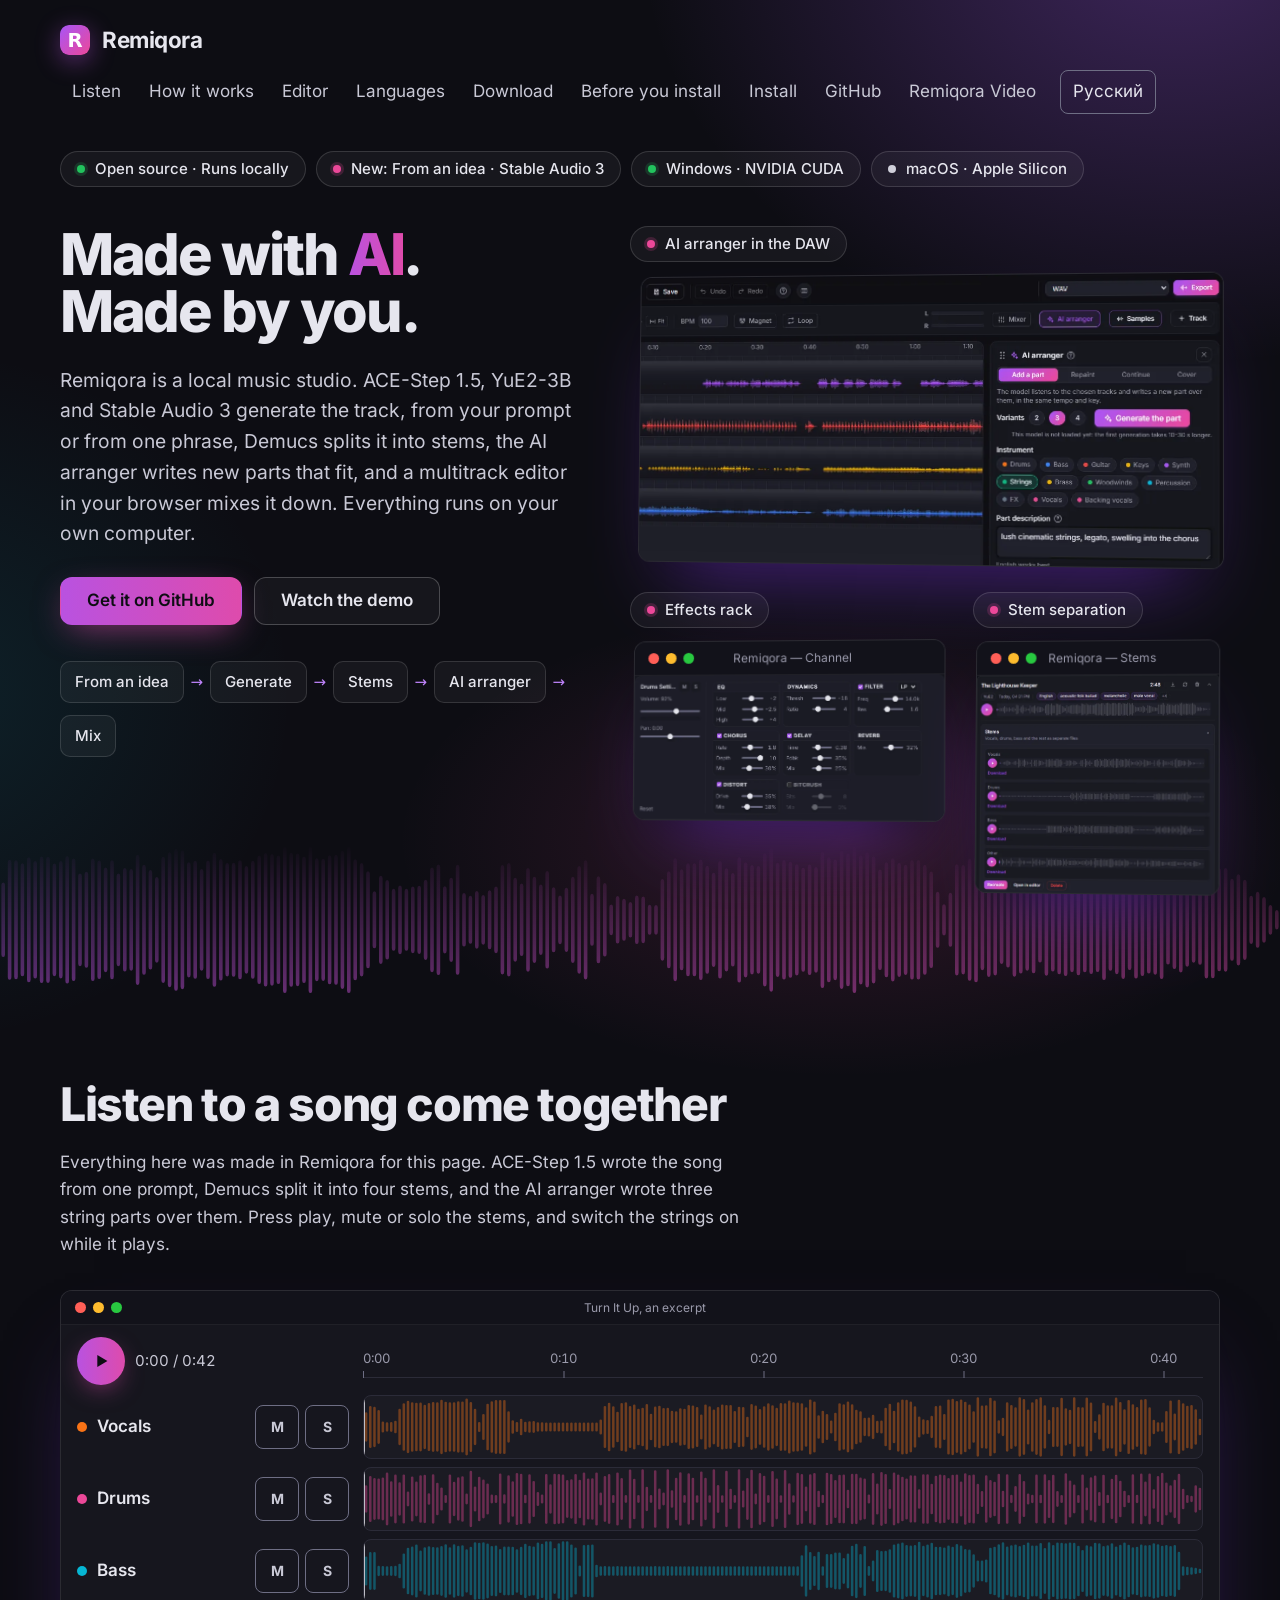
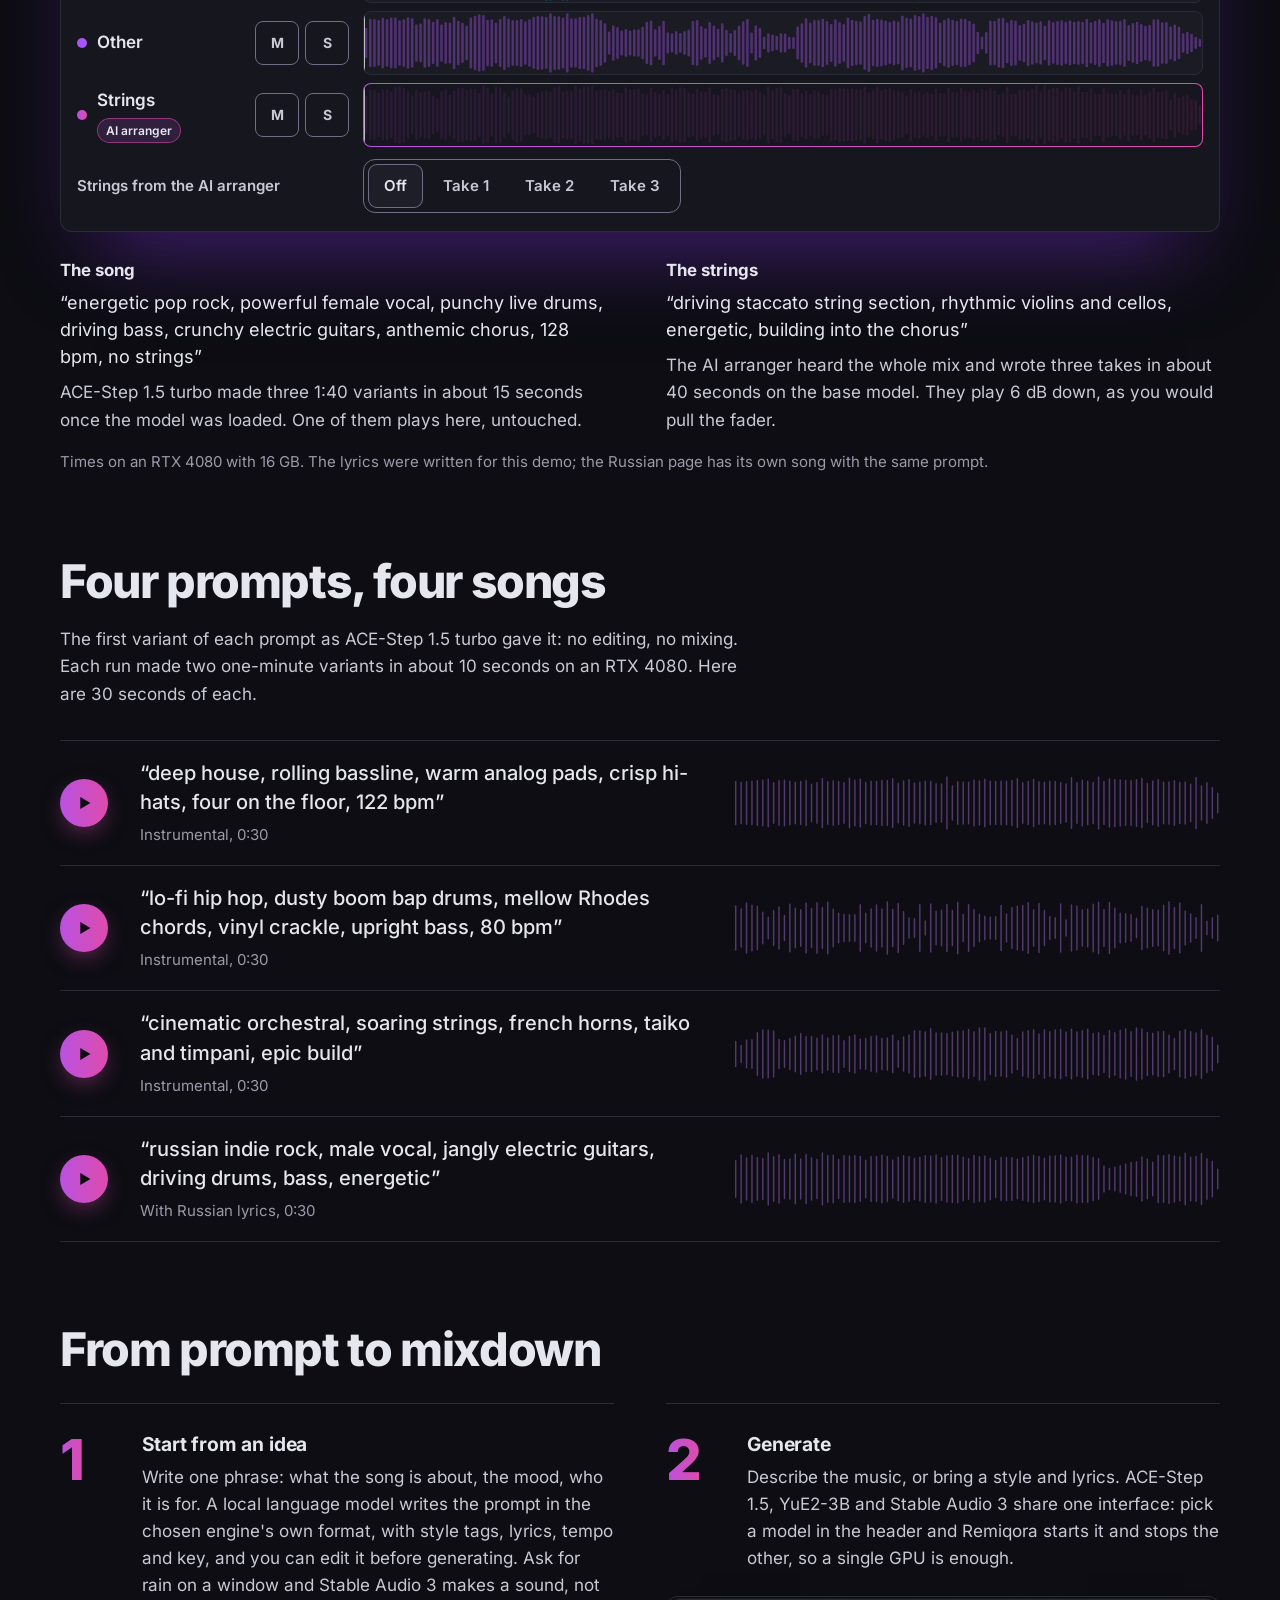
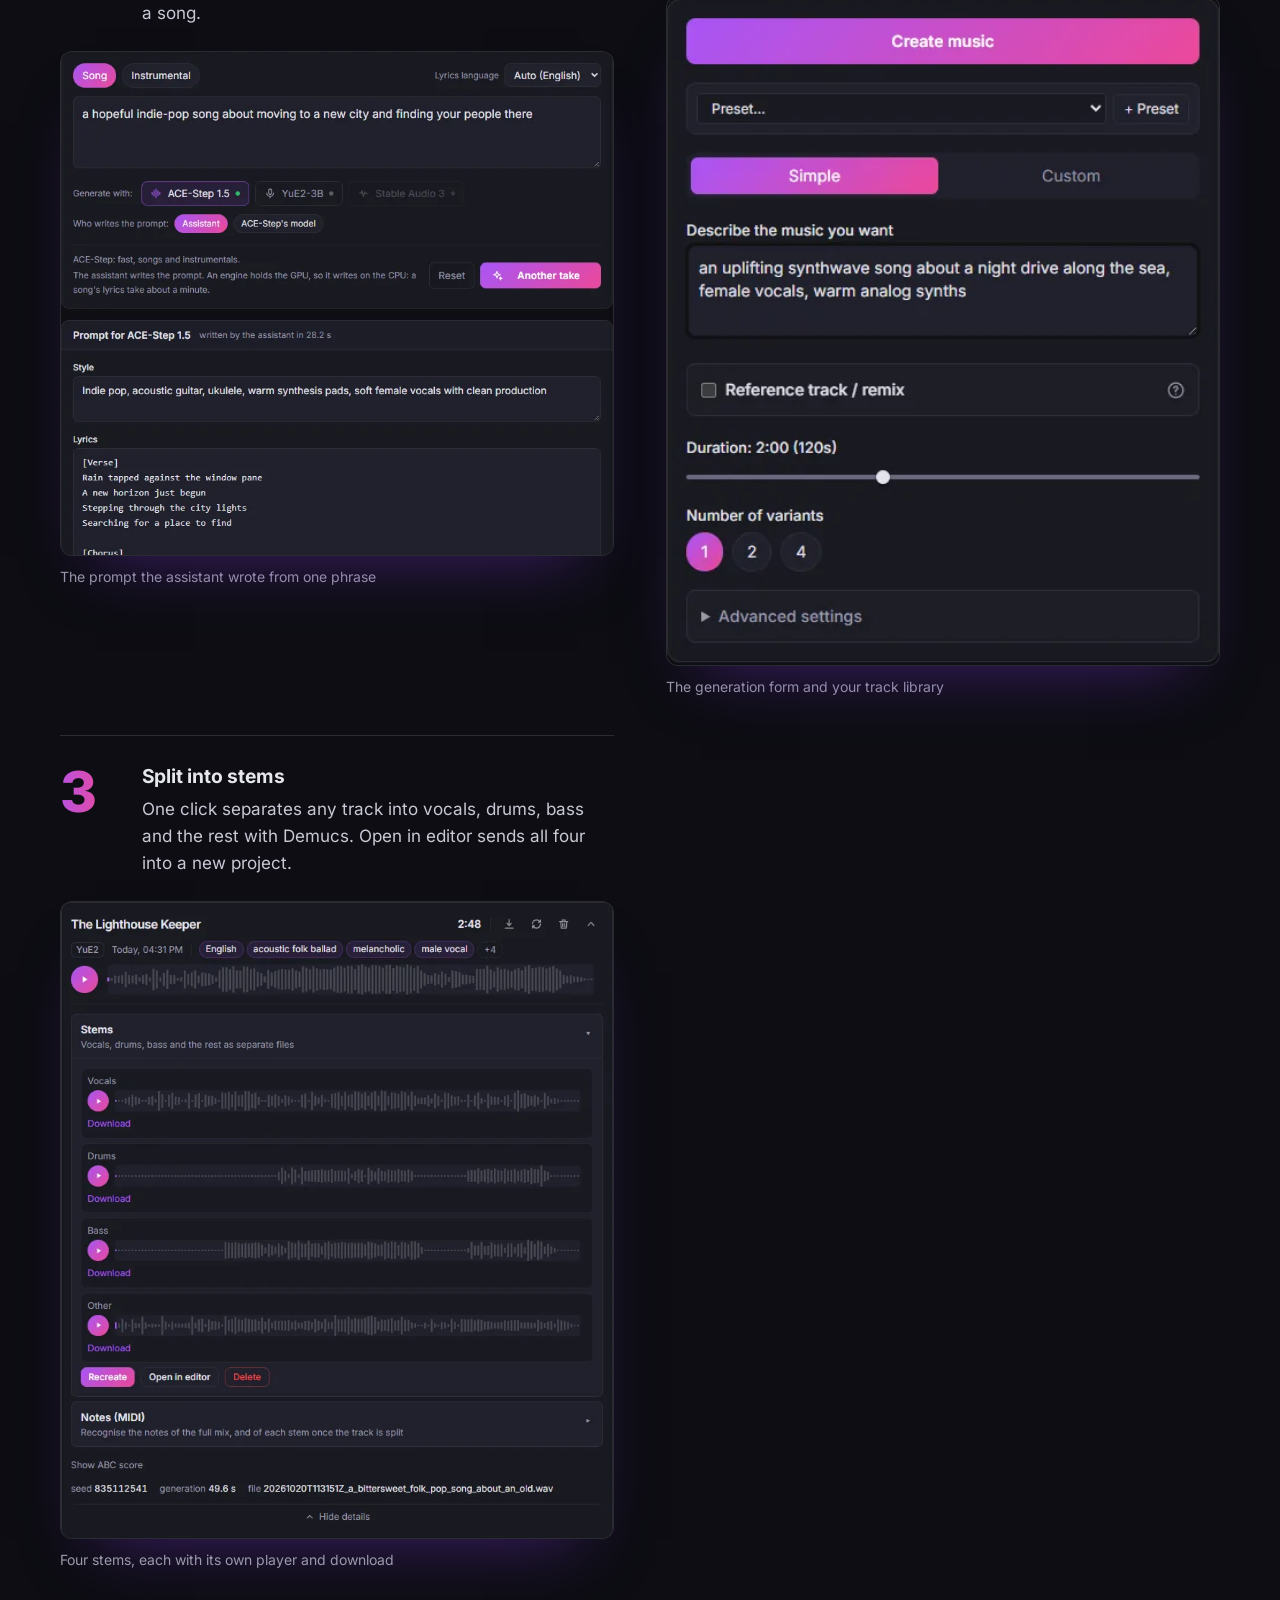
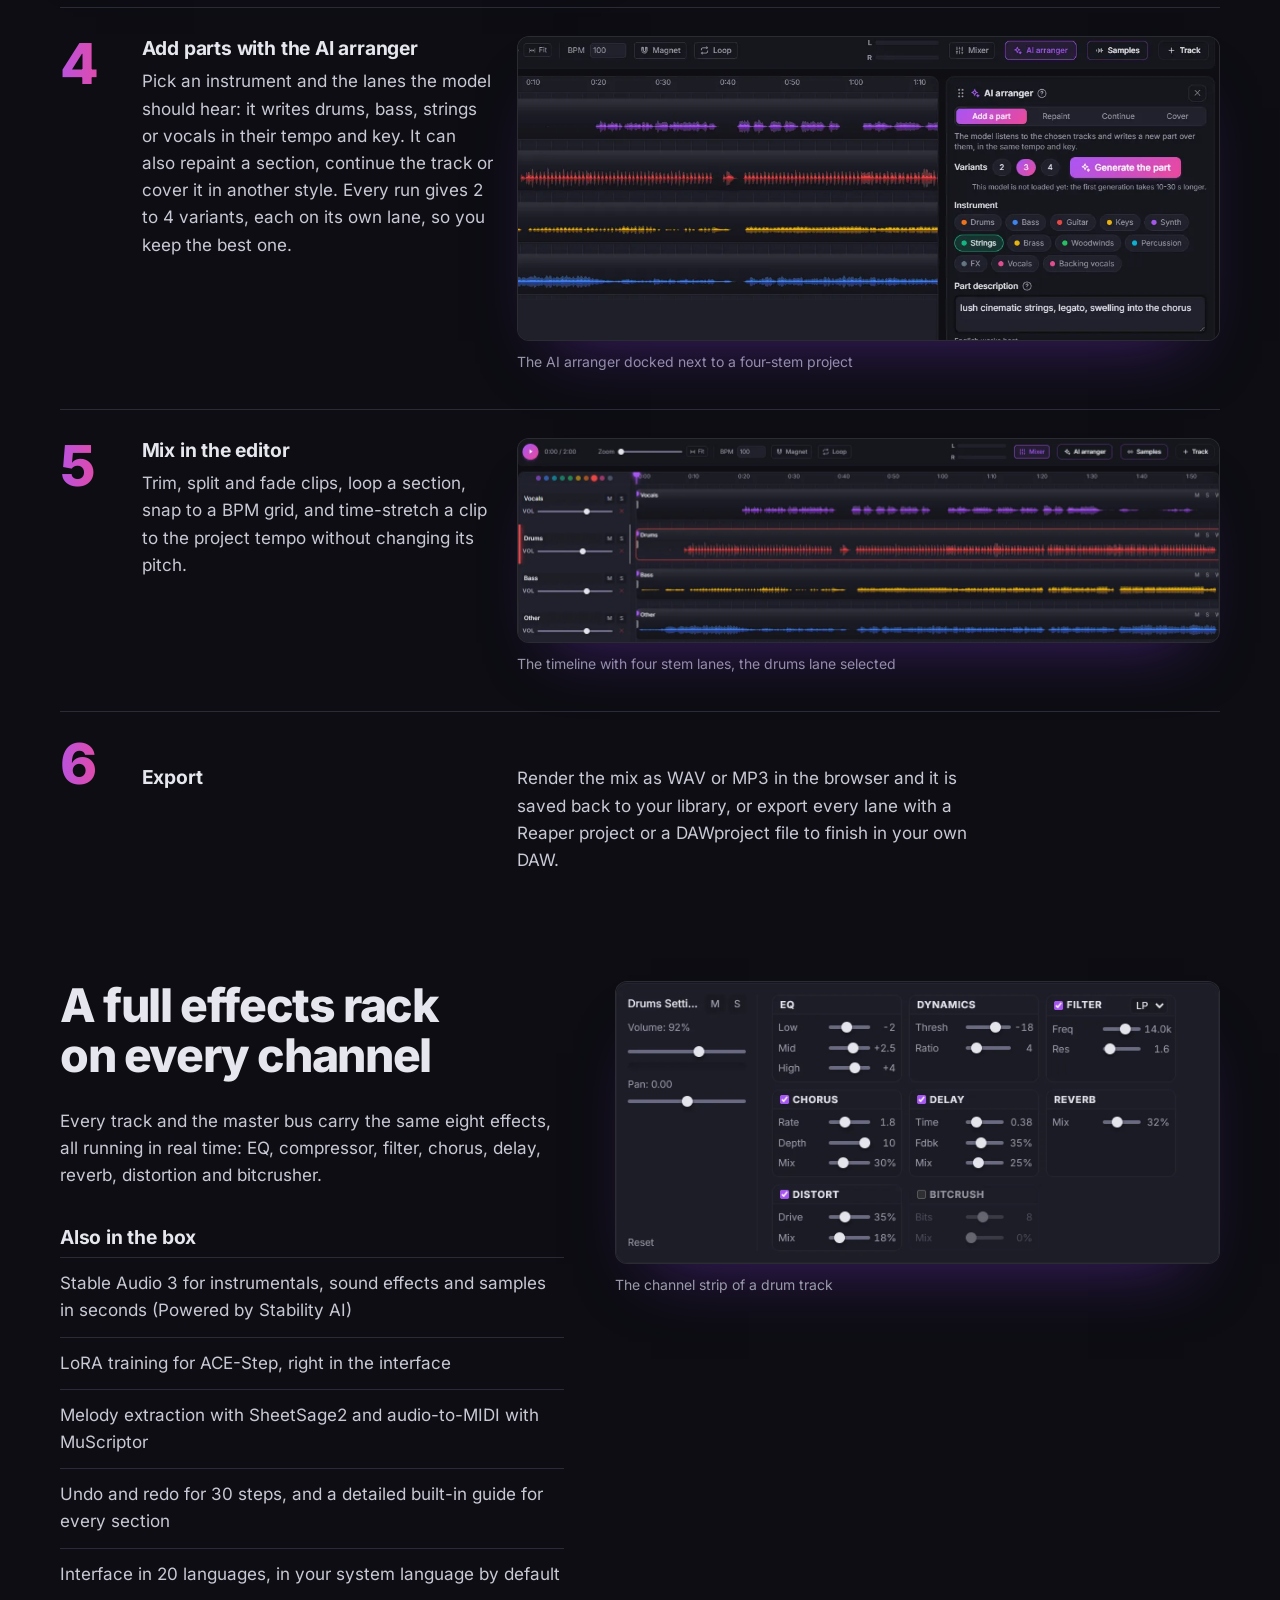
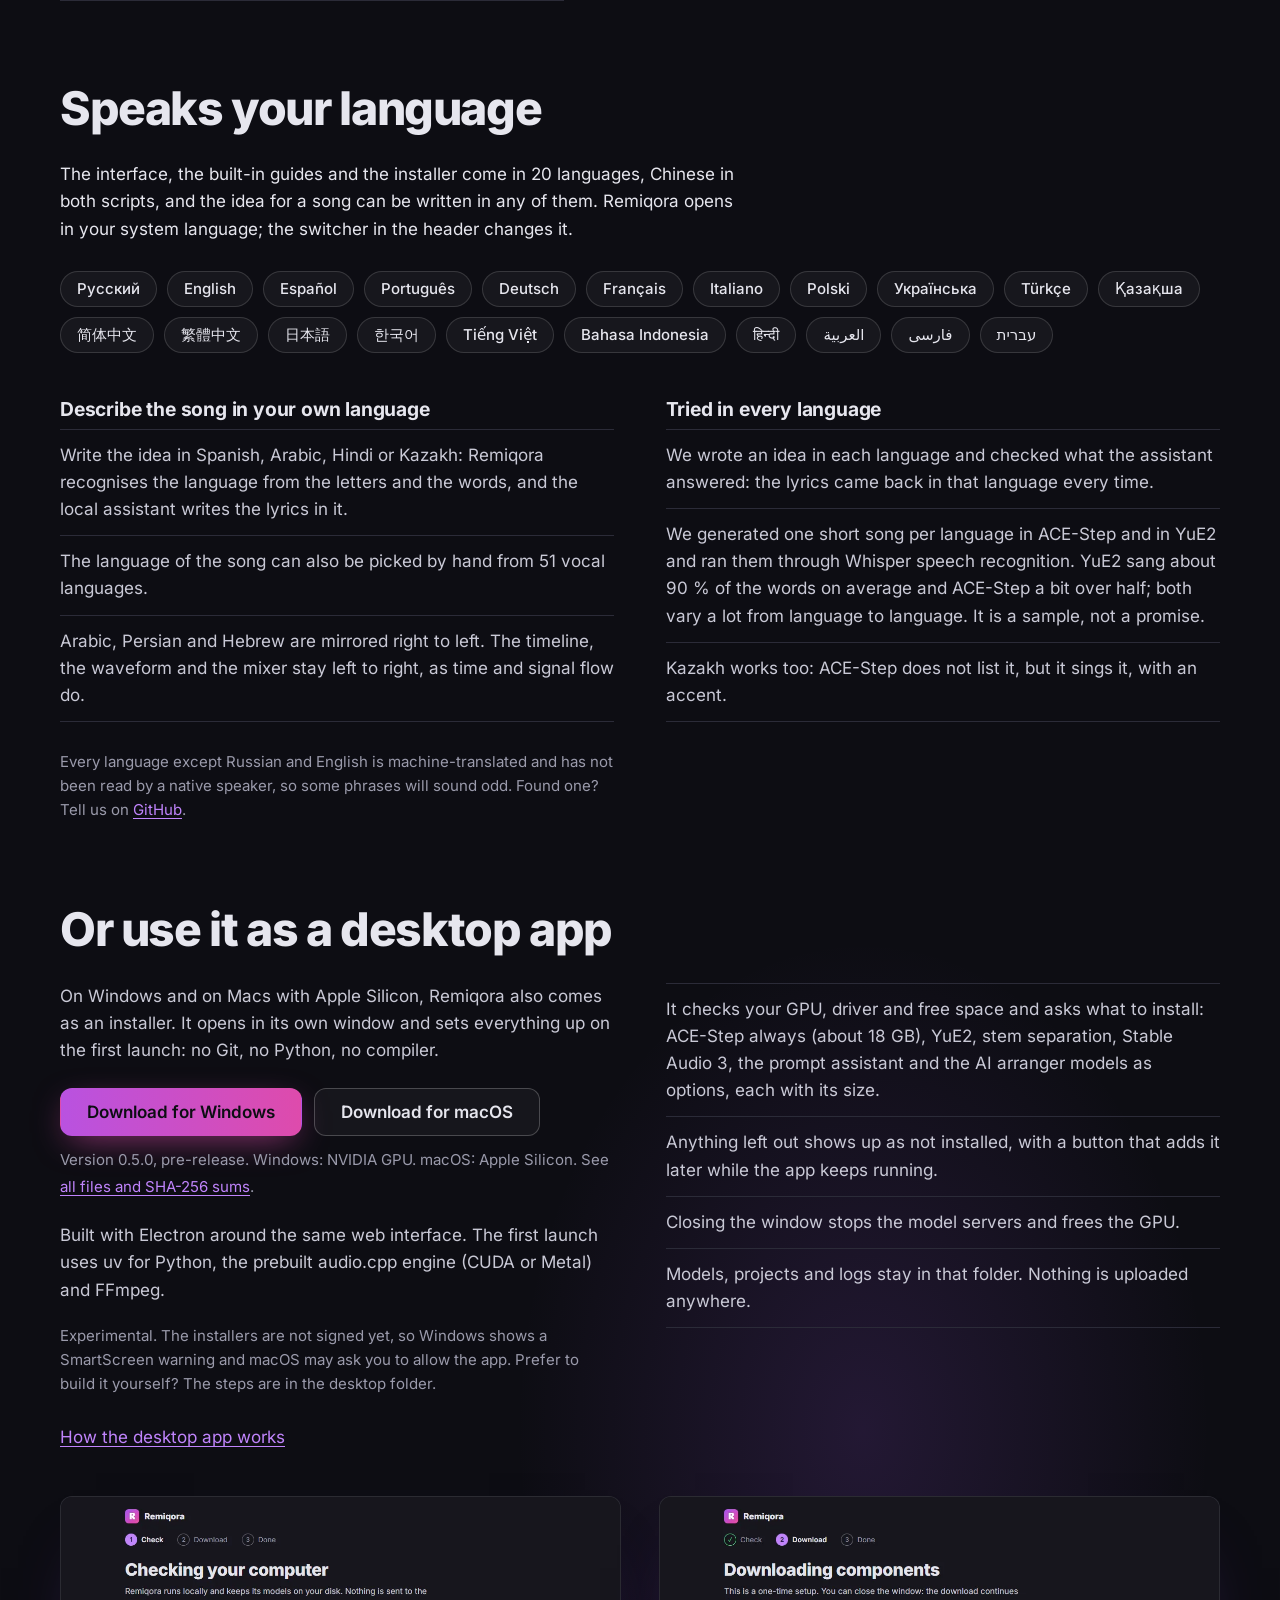
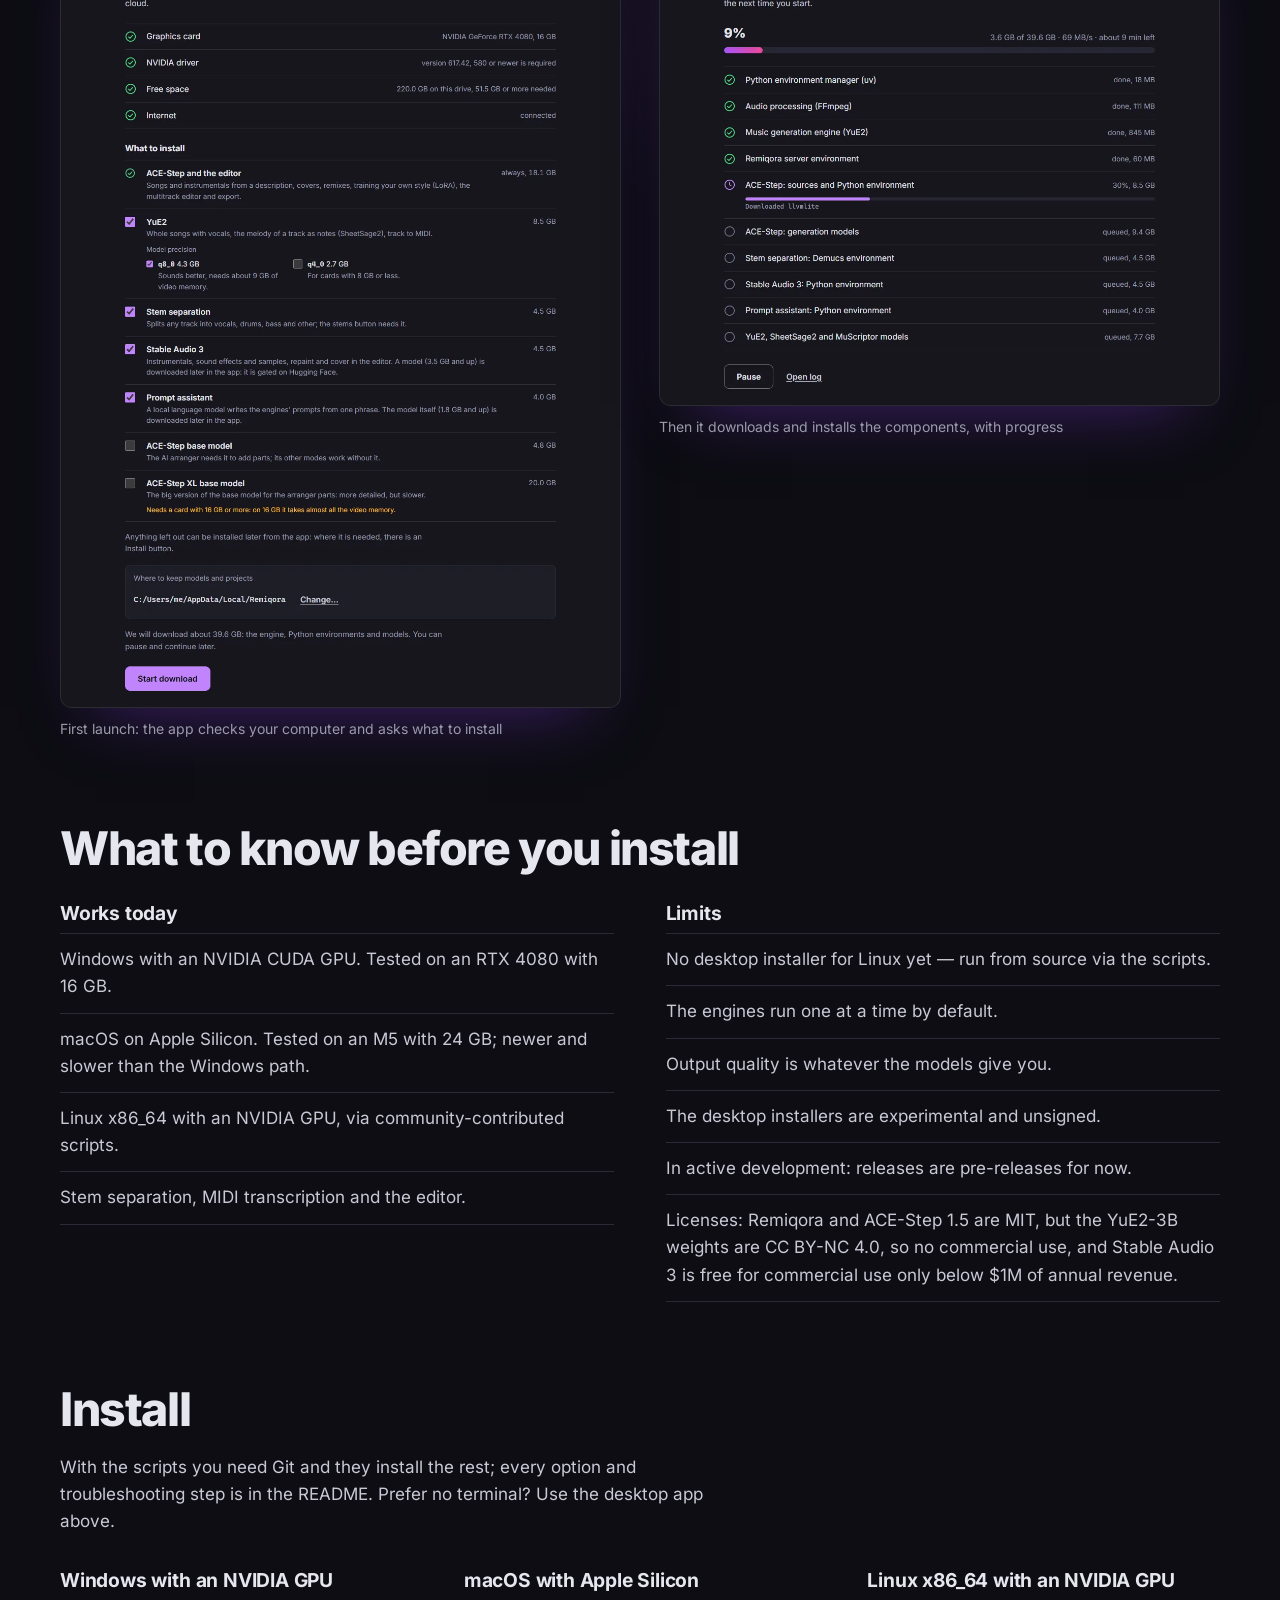
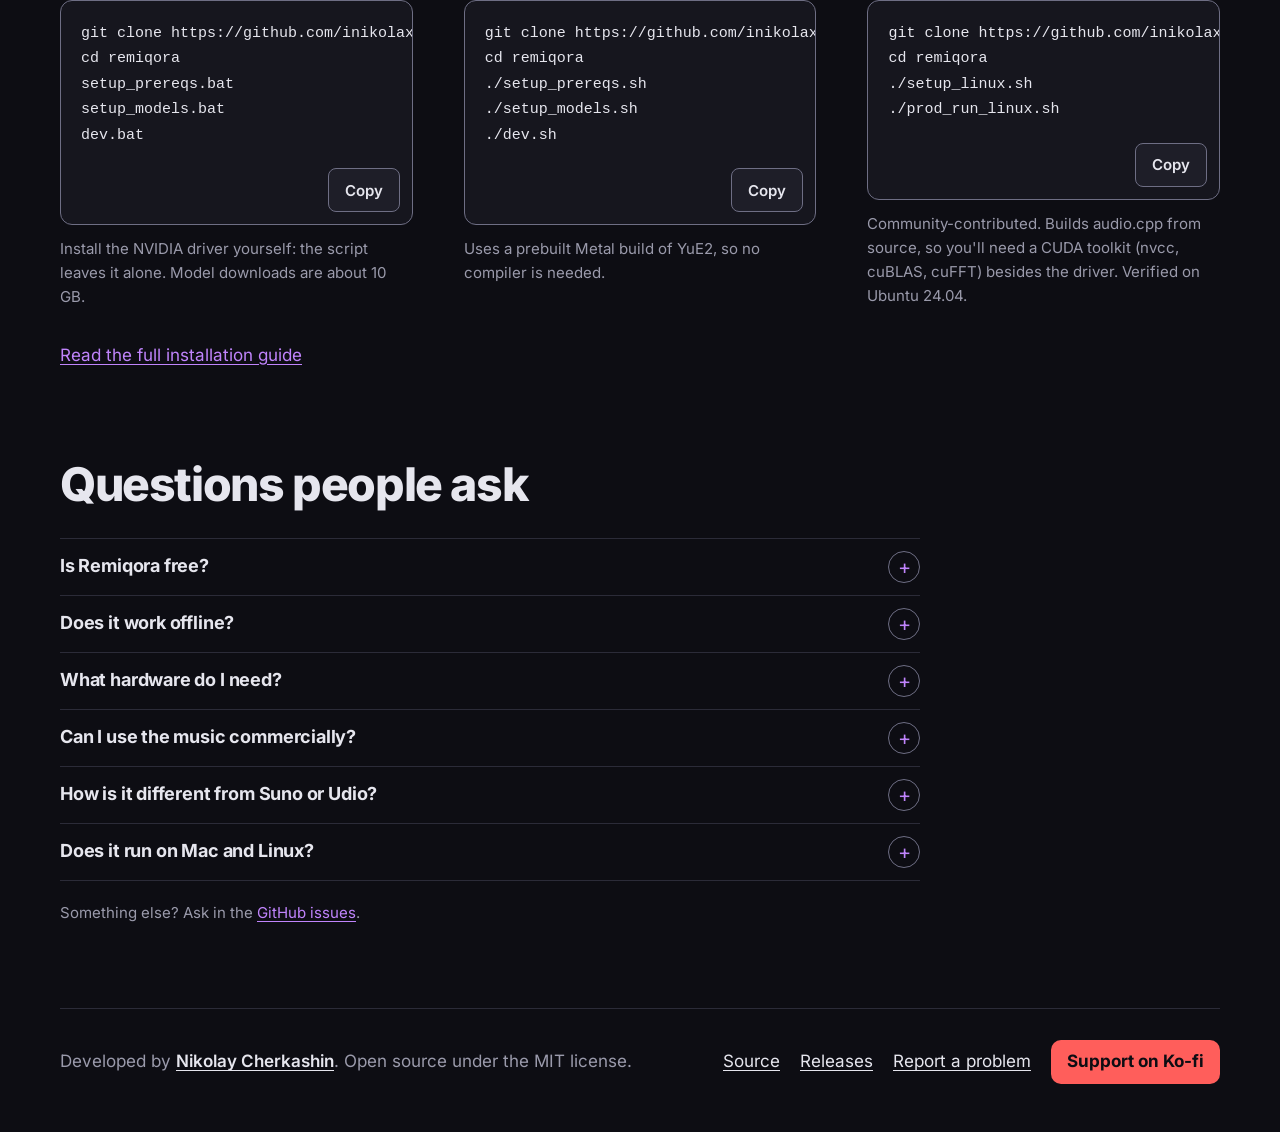
==== commit 00772ab8: "A "Speaks your language" section: the 20 interface languages and what was tested New section on the " ====
--- a/index.html
+++ b/index.html
@@ -32,7 +32,7 @@
 <meta name="twitter:image:alt" content="Remiqora: the headline Made with AI. Made by you. next to the multitrack editor with the AI arranger, the effects rack and the stem panel.">
 <link rel="icon" href="assets/favicon.svg" type="image/svg+xml">
 <link rel="preload" href="screenshots/en/14-ai-arranger.webp" as="image" type="image/webp" fetchpriority="high">
-<script type="application/ld+json">{"@context":"https://schema.org","@graph":[{"@type":"WebSite","@id":"https://remiqora.com/#website","url":"https://remiqora.com/","name":"Remiqora","inLanguage":["en","ru"],"publisher":{"@id":"https://remiqora.com/#author"}},{"@type":"WebPage","@id":"https://remiqora.com/#webpage","url":"https://remiqora.com/","name":"Remiqora: local AI music generator with stems and a DAW","description":"Open-source AI music studio on your own GPU: songs from one phrase with ACE-Step, YuE2 and Stable Audio 3, stems, an AI arranger and a multitrack editor.","inLanguage":"en","isPartOf":{"@id":"https://remiqora.com/#website"},"about":{"@id":"https://remiqora.com/#app"},"author":{"@id":"https://remiqora.com/#author"},"primaryImageOfPage":{"@type":"ImageObject","url":"https://remiqora.com/social-preview.png","width":1280,"height":640}},{"@type":"SoftwareApplication","@id":"https://remiqora.com/#app","name":"Remiqora","url":"https://remiqora.com/","description":"Open-source AI music studio on your own GPU: songs from one phrase with ACE-Step, YuE2 and Stable Audio 3, stems, an AI arranger and a multitrack editor.","inLanguage":"en","applicationCategory":"MultimediaApplication","applicationSubCategory":"Music production","operatingSystem":"Windows, macOS, Linux","softwareRequirements":"Windows or Linux with an NVIDIA CUDA GPU, or macOS on Apple Silicon","featureList":["Text-to-music generation with ACE-Step 1.5, YuE2-3B and Stable Audio 3","From an idea: a local language model writes the prompt from one phrase","Instrumentals, sound effects and samples with Stable Audio 3","Stem separation with Demucs","Melody extraction and audio-to-MIDI transcription","Multitrack editor in the browser with an effects rack on every channel","AI arranger that adds drums, bass, strings and other parts to a track","LoRA training for ACE-Step","WAV and MP3 export, or stems with a Reaper project or DAWproject"],"softwareVersion":"0.5.0","downloadUrl":"https://github.com/inikolax/remiqora/releases/tag/v0.5.0","memoryRequirements":"NVIDIA GPU with 8 GB of video memory or more (16 GB tested), or Apple Silicon (24 GB tested)","storageRequirements":"18 GB to 80 GB, depending on the models chosen at install","video":{"@id":"https://remiqora.com/#demo"},"image":"https://remiqora.com/social-preview.png","screenshot":["https://remiqora.com/screenshots/en/14-ai-arranger.png","https://remiqora.com/screenshots/en/08-editor-with-clip.png","https://remiqora.com/screenshots/en/05-stems-panel.png","https://remiqora.com/screenshots/en/10-editor-effects.png","https://remiqora.com/screenshots/en/02-ace-step.png"],"isAccessibleForFree":true,"offers":{"@type":"Offer","price":"0","priceCurrency":"USD"},"license":"https://github.com/inikolax/remiqora/blob/master/LICENSE","author":{"@id":"https://remiqora.com/#author"},"sameAs":["https://github.com/inikolax/remiqora"]},{"@type":"VideoObject","@id":"https://remiqora.com/#demo","name":"Remiqora: a local AI music studio (ACE-Step + YuE2, stems, MIDI, built-in DAW)","description":"Open-source AI music studio on your own GPU: songs from one phrase with ACE-Step, YuE2 and Stable Audio 3, stems, an AI arranger and a multitrack editor.","thumbnailUrl":"https://i.ytimg.com/vi/uV-fbgu4Nf8/hqdefault.jpg","uploadDate":"2026-09-21T01:46:08-07:00","duration":"PT1M5S","contentUrl":"https://www.youtube.com/watch?v=uV-fbgu4Nf8","embedUrl":"https://www.youtube.com/embed/uV-fbgu4Nf8"},{"@type":"FAQPage","@id":"https://remiqora.com/#faq","inLanguage":"en","isPartOf":{"@id":"https://remiqora.com/#webpage"},"mainEntity":[{"@type":"Question","name":"Is Remiqora free?","acceptedAnswer":{"@type":"Answer","text":"Yes. It is open source under the MIT license, with no account, no subscription and no limit on how many tracks you generate. It runs on your own hardware, so the only cost is your electricity."}},{"@type":"Question","name":"Does it work offline?","acceptedAnswer":{"@type":"Answer","text":"After the one-time download of the models, yes: generation, stem separation, the AI arranger and the editor all run on your computer without an internet connection. Remiqora has no telemetry of its own, and your prompts and tracks never leave your machine."}},{"@type":"Question","name":"What hardware do I need?","acceptedAnswer":{"@type":"Answer","text":"Windows or Linux with an NVIDIA GPU, or a Mac with Apple Silicon. It is tested on an RTX 4080 with 16 GB and on an M5 Mac with 24 GB. YuE2 has a q4_0 build for cards with 8 GB, its q8_0 build wants about 9 GB, and the optional XL base model needs 16 GB. Plan for 18 GB of disk for ACE-Step alone and up to about 80 GB for everything, Stable Audio 3 and the prompt assistant included."}},{"@type":"Question","name":"Can I use the music commercially?","acceptedAnswer":{"@type":"Answer","text":"It depends on the model that made the track. ACE-Step 1.5 is MIT-licensed, and its authors say the music can be used commercially. The YuE2-3B weights are CC BY-NC 4.0, so tracks made with YuE2 are for non-commercial use only. Stable Audio 3 weights are under the Stability AI Community License: commercial use, of the generated audio too, is free for individuals and companies with under $1M in annual revenue after a free registration with Stability AI; above that you need a license from Stability AI. Check the model's current license before you publish, and note that the ACE-Step authors warn about unintentional copyright infringement."}},{"@type":"Question","name":"How is it different from Suno or Udio?","acceptedAnswer":{"@type":"Answer","text":"Suno and Udio are cloud services with their own models. Remiqora runs open models on your computer: no credits, no queue, and nothing is uploaded. Instead of one finished file you get stems, a multitrack editor and an AI arranger, so you can build a song part by part and finish it in your own DAW. The cloud services can still sound more polished in some genres."}},{"@type":"Question","name":"Does it run on Mac and Linux?","acceptedAnswer":{"@type":"Answer","text":"Macs with Apple Silicon get a desktop installer; Intel Macs are not supported. Linux with an NVIDIA GPU runs from source with the setup scripts; there is no Linux installer yet."}}]},{"@type":"Person","@id":"https://remiqora.com/#author","name":"Nikolay Cherkashin","url":"https://github.com/inikolax","sameAs":["https://github.com/inikolax"],"jobTitle":"Developer of Remiqora"}]}</script>
+<script type="application/ld+json">{"@context":"https://schema.org","@graph":[{"@type":"WebSite","@id":"https://remiqora.com/#website","url":"https://remiqora.com/","name":"Remiqora","inLanguage":["en","ru"],"publisher":{"@id":"https://remiqora.com/#author"}},{"@type":"WebPage","@id":"https://remiqora.com/#webpage","url":"https://remiqora.com/","name":"Remiqora: local AI music generator with stems and a DAW","description":"Open-source AI music studio on your own GPU: songs from one phrase with ACE-Step, YuE2 and Stable Audio 3, stems, an AI arranger and a multitrack editor.","inLanguage":"en","isPartOf":{"@id":"https://remiqora.com/#website"},"about":{"@id":"https://remiqora.com/#app"},"author":{"@id":"https://remiqora.com/#author"},"primaryImageOfPage":{"@type":"ImageObject","url":"https://remiqora.com/social-preview.png","width":1280,"height":640}},{"@type":"SoftwareApplication","@id":"https://remiqora.com/#app","name":"Remiqora","url":"https://remiqora.com/","description":"Open-source AI music studio on your own GPU: songs from one phrase with ACE-Step, YuE2 and Stable Audio 3, stems, an AI arranger and a multitrack editor.","inLanguage":"en","applicationCategory":"MultimediaApplication","applicationSubCategory":"Music production","operatingSystem":"Windows, macOS, Linux","softwareRequirements":"Windows or Linux with an NVIDIA CUDA GPU, or macOS on Apple Silicon","featureList":["Text-to-music generation with ACE-Step 1.5, YuE2-3B and Stable Audio 3","From an idea: a local language model writes the prompt from one phrase","Instrumentals, sound effects and samples with Stable Audio 3","Stem separation with Demucs","Melody extraction and audio-to-MIDI transcription","Multitrack editor in the browser with an effects rack on every channel","AI arranger that adds drums, bass, strings and other parts to a track","LoRA training for ACE-Step","WAV and MP3 export, or stems with a Reaper project or DAWproject","Interface in 20 languages, and From an idea in any of them"],"softwareVersion":"0.5.0","downloadUrl":"https://github.com/inikolax/remiqora/releases/tag/v0.5.0","memoryRequirements":"NVIDIA GPU with 8 GB of video memory or more (16 GB tested), or Apple Silicon (24 GB tested)","storageRequirements":"18 GB to 80 GB, depending on the models chosen at install","video":{"@id":"https://remiqora.com/#demo"},"image":"https://remiqora.com/social-preview.png","screenshot":["https://remiqora.com/screenshots/en/14-ai-arranger.png","https://remiqora.com/screenshots/en/08-editor-with-clip.png","https://remiqora.com/screenshots/en/05-stems-panel.png","https://remiqora.com/screenshots/en/10-editor-effects.png","https://remiqora.com/screenshots/en/02-ace-step.png"],"isAccessibleForFree":true,"offers":{"@type":"Offer","price":"0","priceCurrency":"USD"},"license":"https://github.com/inikolax/remiqora/blob/master/LICENSE","author":{"@id":"https://remiqora.com/#author"},"sameAs":["https://github.com/inikolax/remiqora"]},{"@type":"VideoObject","@id":"https://remiqora.com/#demo","name":"Remiqora: a local AI music studio (ACE-Step + YuE2, stems, MIDI, built-in DAW)","description":"Open-source AI music studio on your own GPU: songs from one phrase with ACE-Step, YuE2 and Stable Audio 3, stems, an AI arranger and a multitrack editor.","thumbnailUrl":"https://i.ytimg.com/vi/uV-fbgu4Nf8/hqdefault.jpg","uploadDate":"2026-09-21T01:46:08-07:00","duration":"PT1M5S","contentUrl":"https://www.youtube.com/watch?v=uV-fbgu4Nf8","embedUrl":"https://www.youtube.com/embed/uV-fbgu4Nf8"},{"@type":"FAQPage","@id":"https://remiqora.com/#faq","inLanguage":"en","isPartOf":{"@id":"https://remiqora.com/#webpage"},"mainEntity":[{"@type":"Question","name":"Is Remiqora free?","acceptedAnswer":{"@type":"Answer","text":"Yes. It is open source under the MIT license, with no account, no subscription and no limit on how many tracks you generate. It runs on your own hardware, so the only cost is your electricity."}},{"@type":"Question","name":"Does it work offline?","acceptedAnswer":{"@type":"Answer","text":"After the one-time download of the models, yes: generation, stem separation, the AI arranger and the editor all run on your computer without an internet connection. Remiqora has no telemetry of its own, and your prompts and tracks never leave your machine."}},{"@type":"Question","name":"What hardware do I need?","acceptedAnswer":{"@type":"Answer","text":"Windows or Linux with an NVIDIA GPU, or a Mac with Apple Silicon. It is tested on an RTX 4080 with 16 GB and on an M5 Mac with 24 GB. YuE2 has a q4_0 build for cards with 8 GB, its q8_0 build wants about 9 GB, and the optional XL base model needs 16 GB. Plan for 18 GB of disk for ACE-Step alone and up to about 80 GB for everything, Stable Audio 3 and the prompt assistant included."}},{"@type":"Question","name":"Can I use the music commercially?","acceptedAnswer":{"@type":"Answer","text":"It depends on the model that made the track. ACE-Step 1.5 is MIT-licensed, and its authors say the music can be used commercially. The YuE2-3B weights are CC BY-NC 4.0, so tracks made with YuE2 are for non-commercial use only. Stable Audio 3 weights are under the Stability AI Community License: commercial use, of the generated audio too, is free for individuals and companies with under $1M in annual revenue after a free registration with Stability AI; above that you need a license from Stability AI. Check the model's current license before you publish, and note that the ACE-Step authors warn about unintentional copyright infringement."}},{"@type":"Question","name":"How is it different from Suno or Udio?","acceptedAnswer":{"@type":"Answer","text":"Suno and Udio are cloud services with their own models. Remiqora runs open models on your computer: no credits, no queue, and nothing is uploaded. Instead of one finished file you get stems, a multitrack editor and an AI arranger, so you can build a song part by part and finish it in your own DAW. The cloud services can still sound more polished in some genres."}},{"@type":"Question","name":"Does it run on Mac and Linux?","acceptedAnswer":{"@type":"Answer","text":"Macs with Apple Silicon get a desktop installer; Intel Macs are not supported. Linux with an NVIDIA GPU runs from source with the setup scripts; there is no Linux installer yet."}}]},{"@type":"Person","@id":"https://remiqora.com/#author","name":"Nikolay Cherkashin","url":"https://github.com/inikolax","sameAs":["https://github.com/inikolax"],"jobTitle":"Developer of Remiqora"}]}</script>
 <link rel="preload" href="assets/fonts/inter-latin.woff2" as="font" type="font/woff2" crossorigin>
 
 <link rel="stylesheet" href="assets/site.css">
@@ -41,7 +41,7 @@
 <a class="skip" href="#main">Skip to content</a>
 <header class="top wrap">
   <a class="brand" href="./" aria-label="Remiqora"><img src="assets/favicon.svg" width="30" height="30" alt=""><span>Remiqora</span></a>
-  <nav aria-label="Main"><a href="#listen">Listen</a><a href="#how">How it works</a><a href="#editor">Editor</a><a href="#desktop">Download</a><a href="#limits">Before you install</a><a href="#install">Install</a><a href="https://github.com/inikolax/remiqora">GitHub</a><a class="product" href="video/">Remiqora Video</a><a class="lang" href="ru/" hreflang="ru" lang="ru">Русский</a></nav>
+  <nav aria-label="Main"><a href="#listen">Listen</a><a href="#how">How it works</a><a href="#editor">Editor</a><a href="#languages">Languages</a><a href="#desktop">Download</a><a href="#limits">Before you install</a><a href="#install">Install</a><a href="https://github.com/inikolax/remiqora">GitHub</a><a class="product" href="video/">Remiqora Video</a><a class="lang" href="ru/" hreflang="ru" lang="ru">Русский</a></nav>
 </header>
 <main id="main">
   <section class="hero">
@@ -100,9 +100,20 @@
       <h2>A full effects rack on every channel</h2>
       <p>Every track and the master bus carry the same eight effects, all running in real time: EQ, compressor, filter, chorus, delay, reverb, distortion and bitcrusher.</p>
       <h3>Also in the box</h3>
-      <ul class="plain"><li>Stable Audio 3 for instrumentals, sound effects and samples in seconds (Powered by Stability AI)</li><li>LoRA training for ACE-Step, right in the interface</li><li>Melody extraction with SheetSage2 and audio-to-MIDI with MuScriptor</li><li>Undo and redo for 30 steps, and a detailed built-in guide for every section</li><li>Interface in English and Russian, in your system language by default</li></ul>
+      <ul class="plain"><li>Stable Audio 3 for instrumentals, sound effects and samples in seconds (Powered by Stability AI)</li><li>LoRA training for ACE-Step, right in the interface</li><li>Melody extraction with SheetSage2 and audio-to-MIDI with MuScriptor</li><li>Undo and redo for 30 steps, and a detailed built-in guide for every section</li><li>Interface in 20 languages, in your system language by default</li></ul>
     </div>
     <figure class="shot"><div class="frame"><img class="plain" src="screenshots/en/10-editor-effects.webp" width="1338" height="622" alt="The effects rack of the drums channel with EQ, dynamics, filter, chorus, delay, reverb and distortion switched on" loading="lazy"></div><figcaption>The channel strip of a drum track</figcaption></figure>
+  </section>
+
+  <section id="languages" class="wrap section languages" aria-labelledby="languages-h">
+    <h2 id="languages-h">Speaks your language</h2>
+    <p>The interface, the built-in guides and the installer come in 20 languages, Chinese in both scripts, and the idea for a song can be written in any of them. Remiqora opens in your system language; the switcher in the header changes it.</p>
+    <ul class="pills" role="list" aria-label="Interface languages"><li class="pill" lang="ru">Русский</li><li class="pill" lang="en">English</li><li class="pill" lang="es">Español</li><li class="pill" lang="pt-BR">Português</li><li class="pill" lang="de">Deutsch</li><li class="pill" lang="fr">Français</li><li class="pill" lang="it">Italiano</li><li class="pill" lang="pl">Polski</li><li class="pill" lang="uk">Українська</li><li class="pill" lang="tr">Türkçe</li><li class="pill" lang="kk">Қазақша</li><li class="pill" lang="zh-CN">简体中文</li><li class="pill" lang="zh-TW">繁體中文</li><li class="pill" lang="ja">日本語</li><li class="pill" lang="ko">한국어</li><li class="pill" lang="vi">Tiếng Việt</li><li class="pill" lang="id">Bahasa Indonesia</li><li class="pill" lang="hi">हिन्दी</li><li class="pill" lang="ar" dir="rtl">العربية</li><li class="pill" lang="fa" dir="rtl">فارسی</li><li class="pill" lang="he" dir="rtl">עברית</li></ul>
+    <div class="cols">
+      <div><h3>Describe the song in your own language</h3><ul class="plain"><li>Write the idea in Spanish, Arabic, Hindi or Kazakh: Remiqora recognises the language from the letters and the words, and the local assistant writes the lyrics in it.</li><li>The language of the song can also be picked by hand from 51 vocal languages.</li><li>Arabic, Persian and Hebrew are mirrored right to left. The timeline, the waveform and the mixer stay left to right, as time and signal flow do.</li></ul></div>
+      <div><h3>Tried in every language</h3><ul class="plain"><li>We wrote an idea in each language and checked what the assistant answered: the lyrics came back in that language every time.</li><li>We generated one short song per language in ACE-Step and in YuE2 and ran them through Whisper speech recognition. YuE2 sang about 90 % of the words on average and ACE-Step a bit over half; both vary a lot from language to language. It is a sample, not a promise.</li><li>Kazakh works too: ACE-Step does not list it, but it sings it, with an accent.</li></ul></div>
+    </div>
+    <p class="note">Every language except Russian and English is machine-translated and has not been read by a native speaker, so some phrases will sound odd. Found one? Tell us on <a href="https://github.com/inikolax/remiqora/issues">GitHub</a>.</p>
   </section>
 
   <section id="desktop" class="wrap section desktop">
--- a/assets/site.css
+++ b/assets/site.css
@@ -252,6 +252,11 @@
 .more { margin: 24px 0 0; }
 .more a { display: inline-flex; align-items: center; min-height: 44px; }
 
+/* languages */
+.languages > p { max-width: var(--measure); }
+.languages .pills { margin: 28px 0 44px; }
+.languages .note { max-width: var(--measure); margin-top: 28px; }
+
 /* FAQ: native <details>, so it opens without script and stays searchable */
 .faq__list { max-width: 860px; border-bottom: 1px solid var(--hairline); }
 .qa { border-top: 1px solid var(--hairline); }
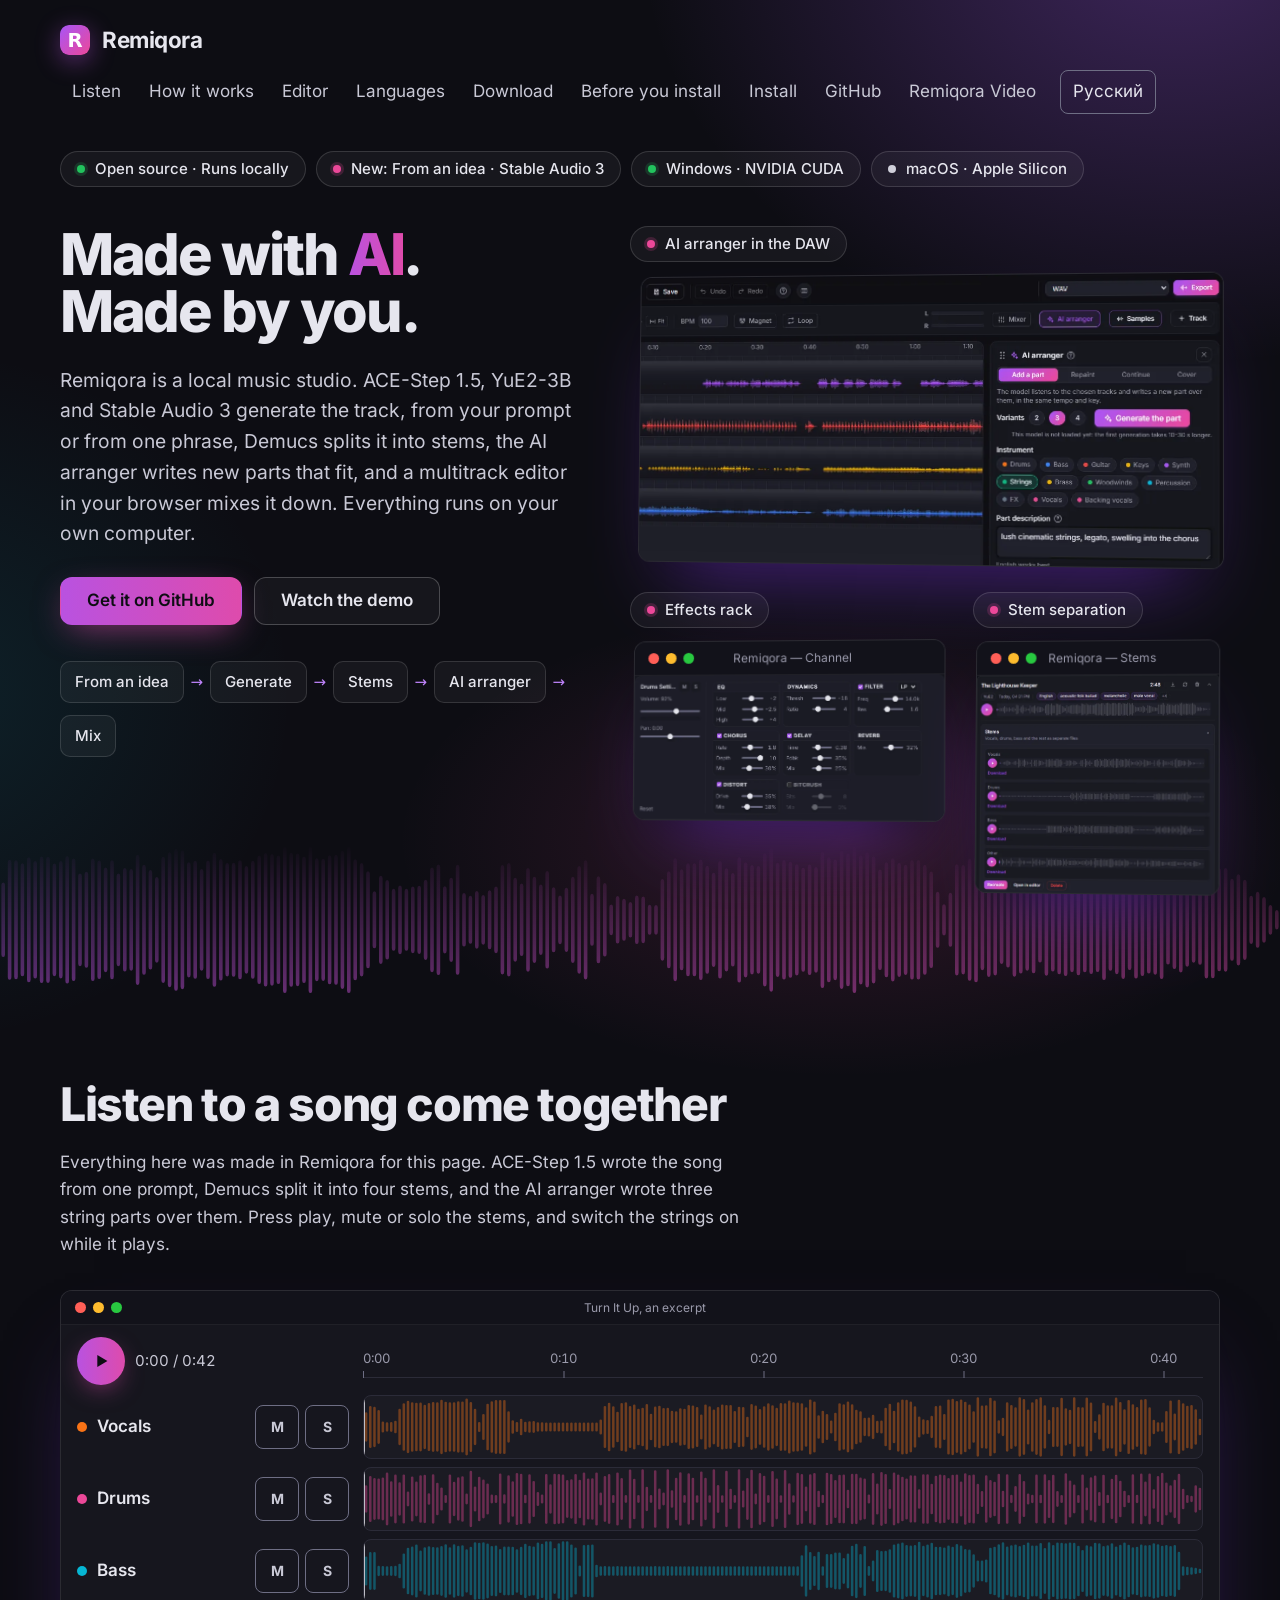
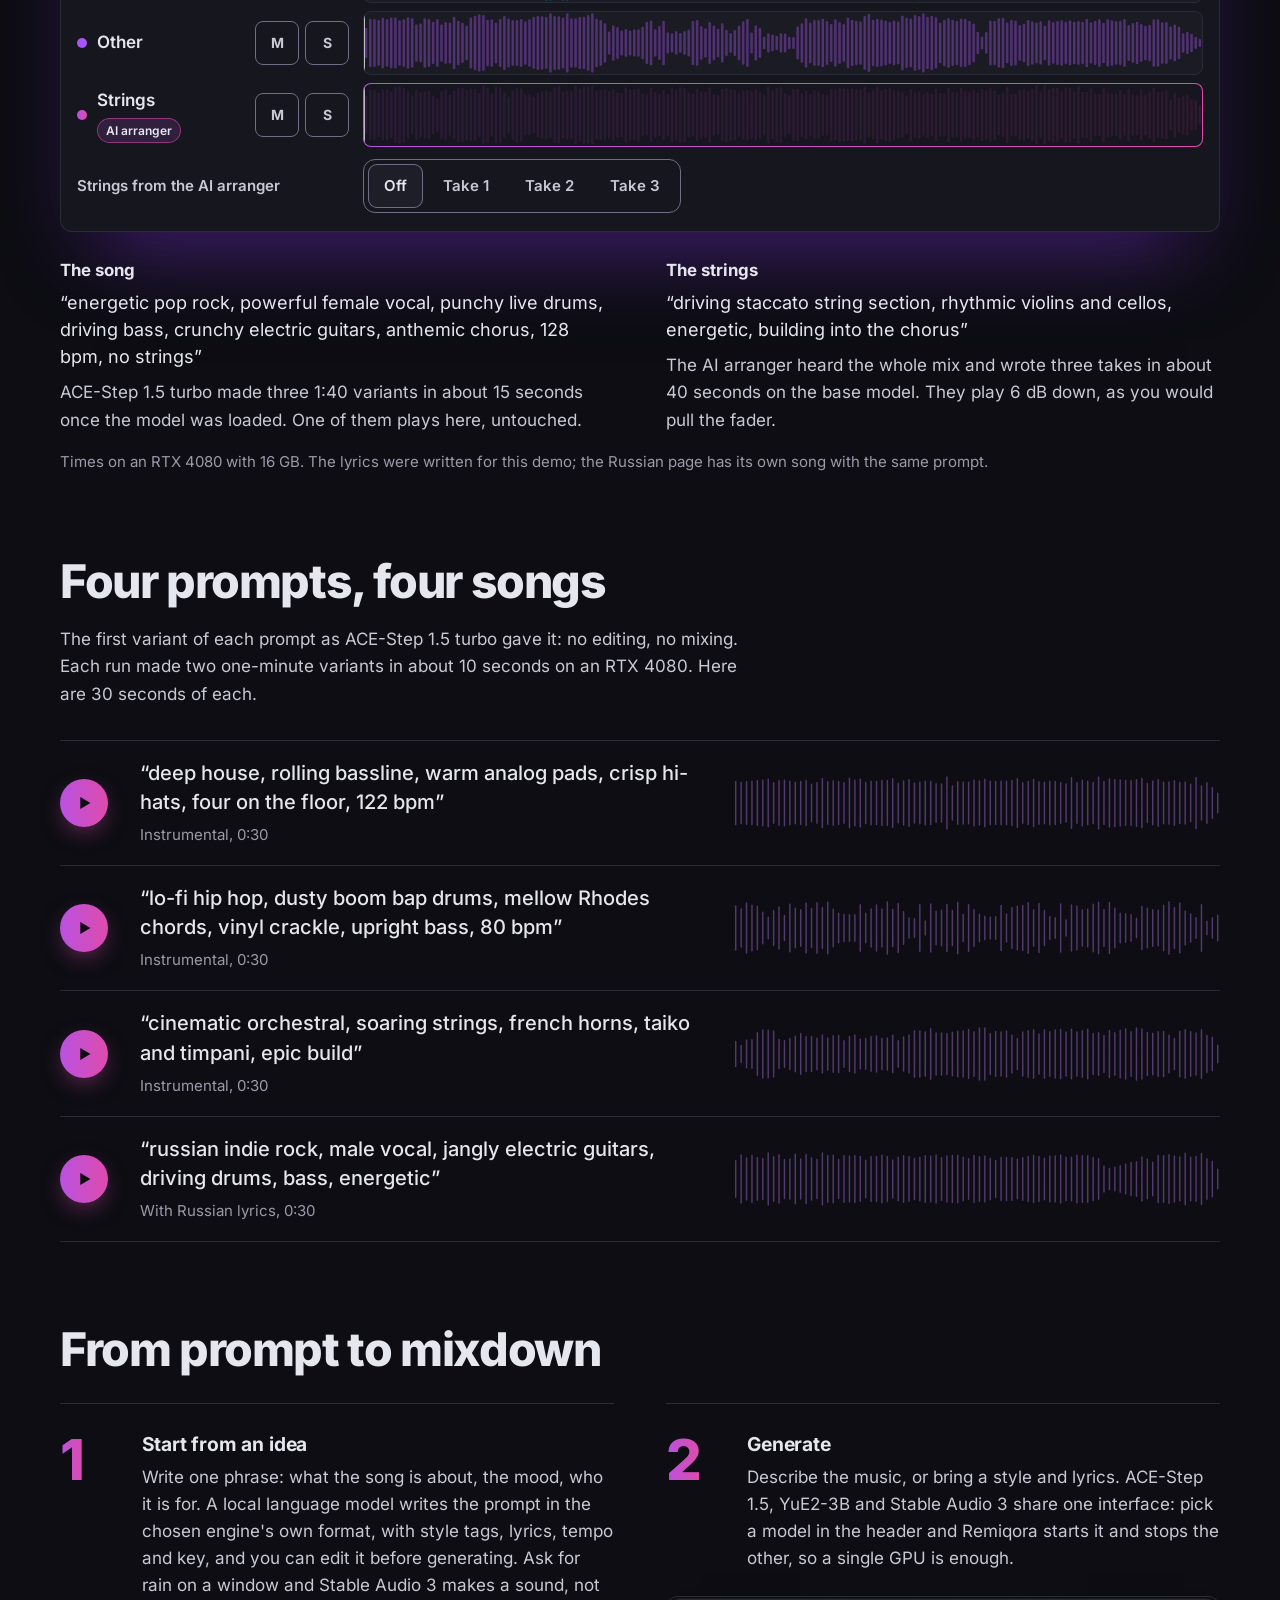
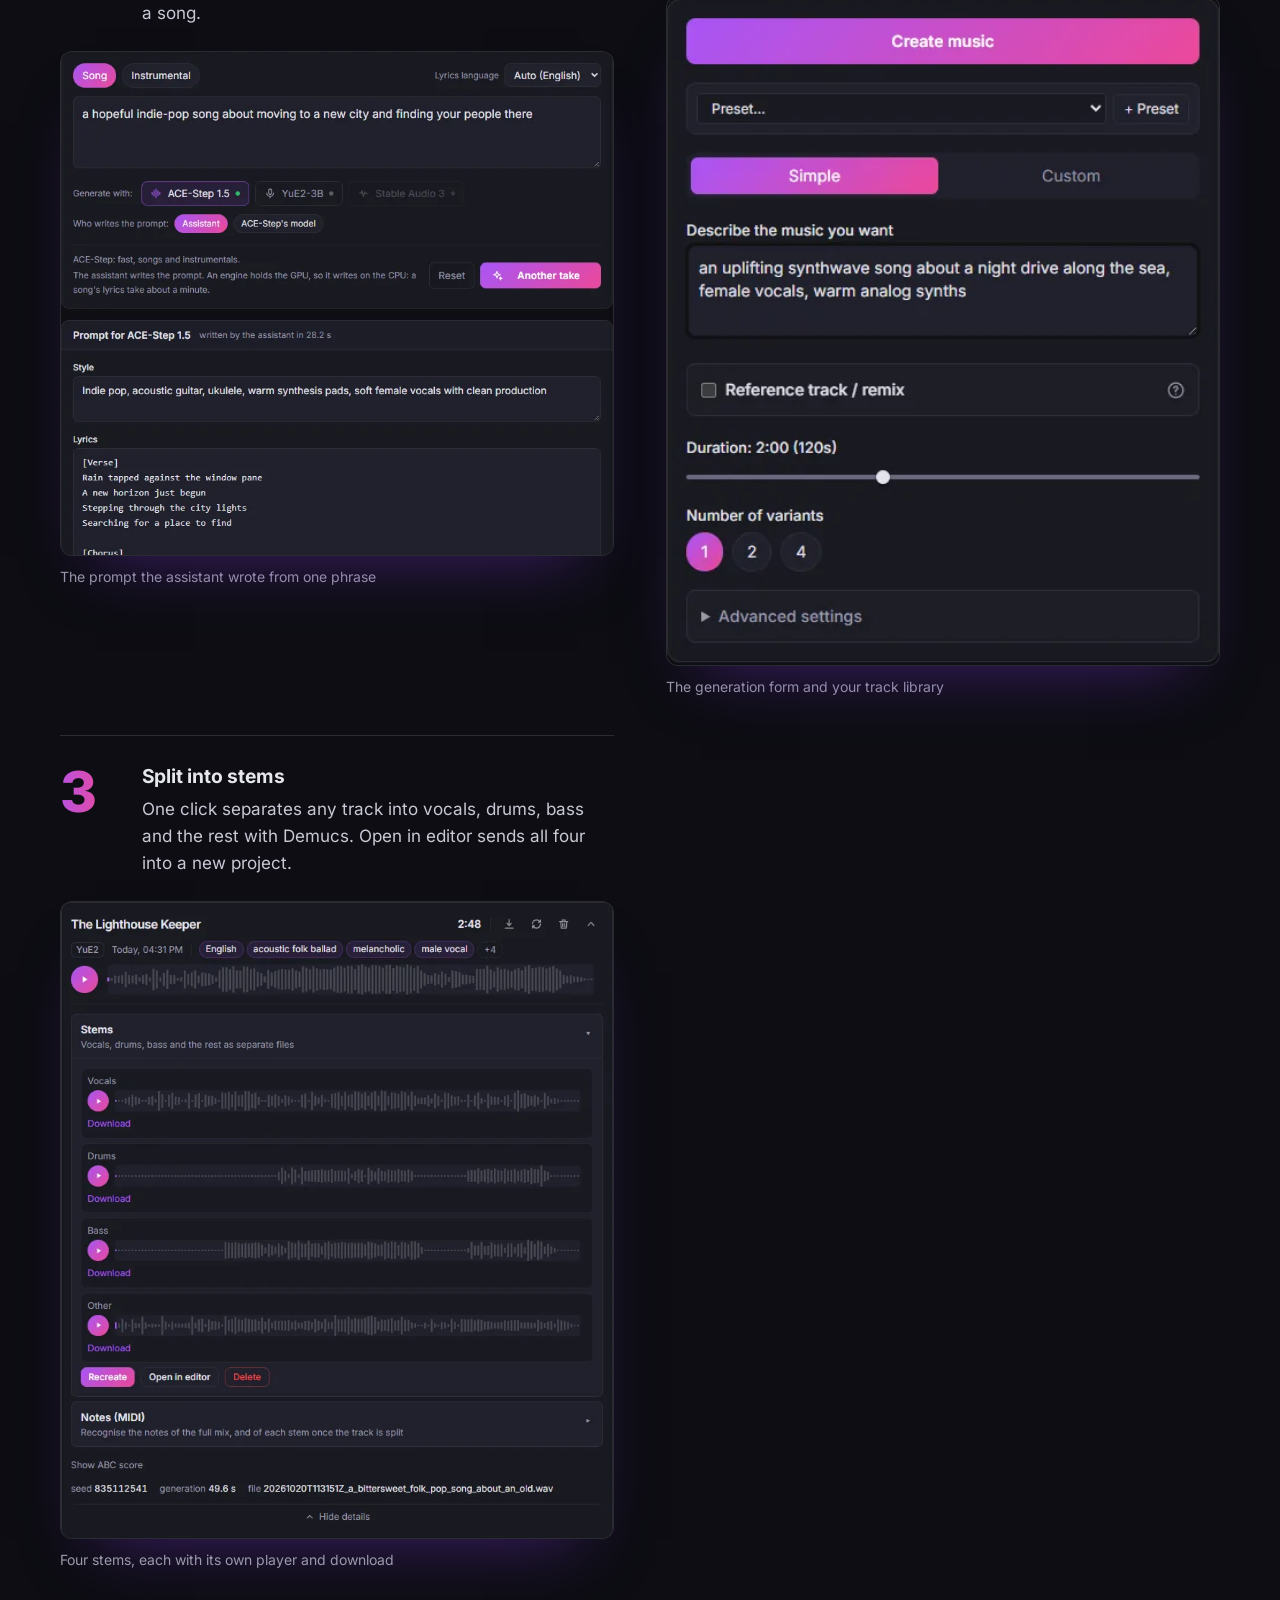
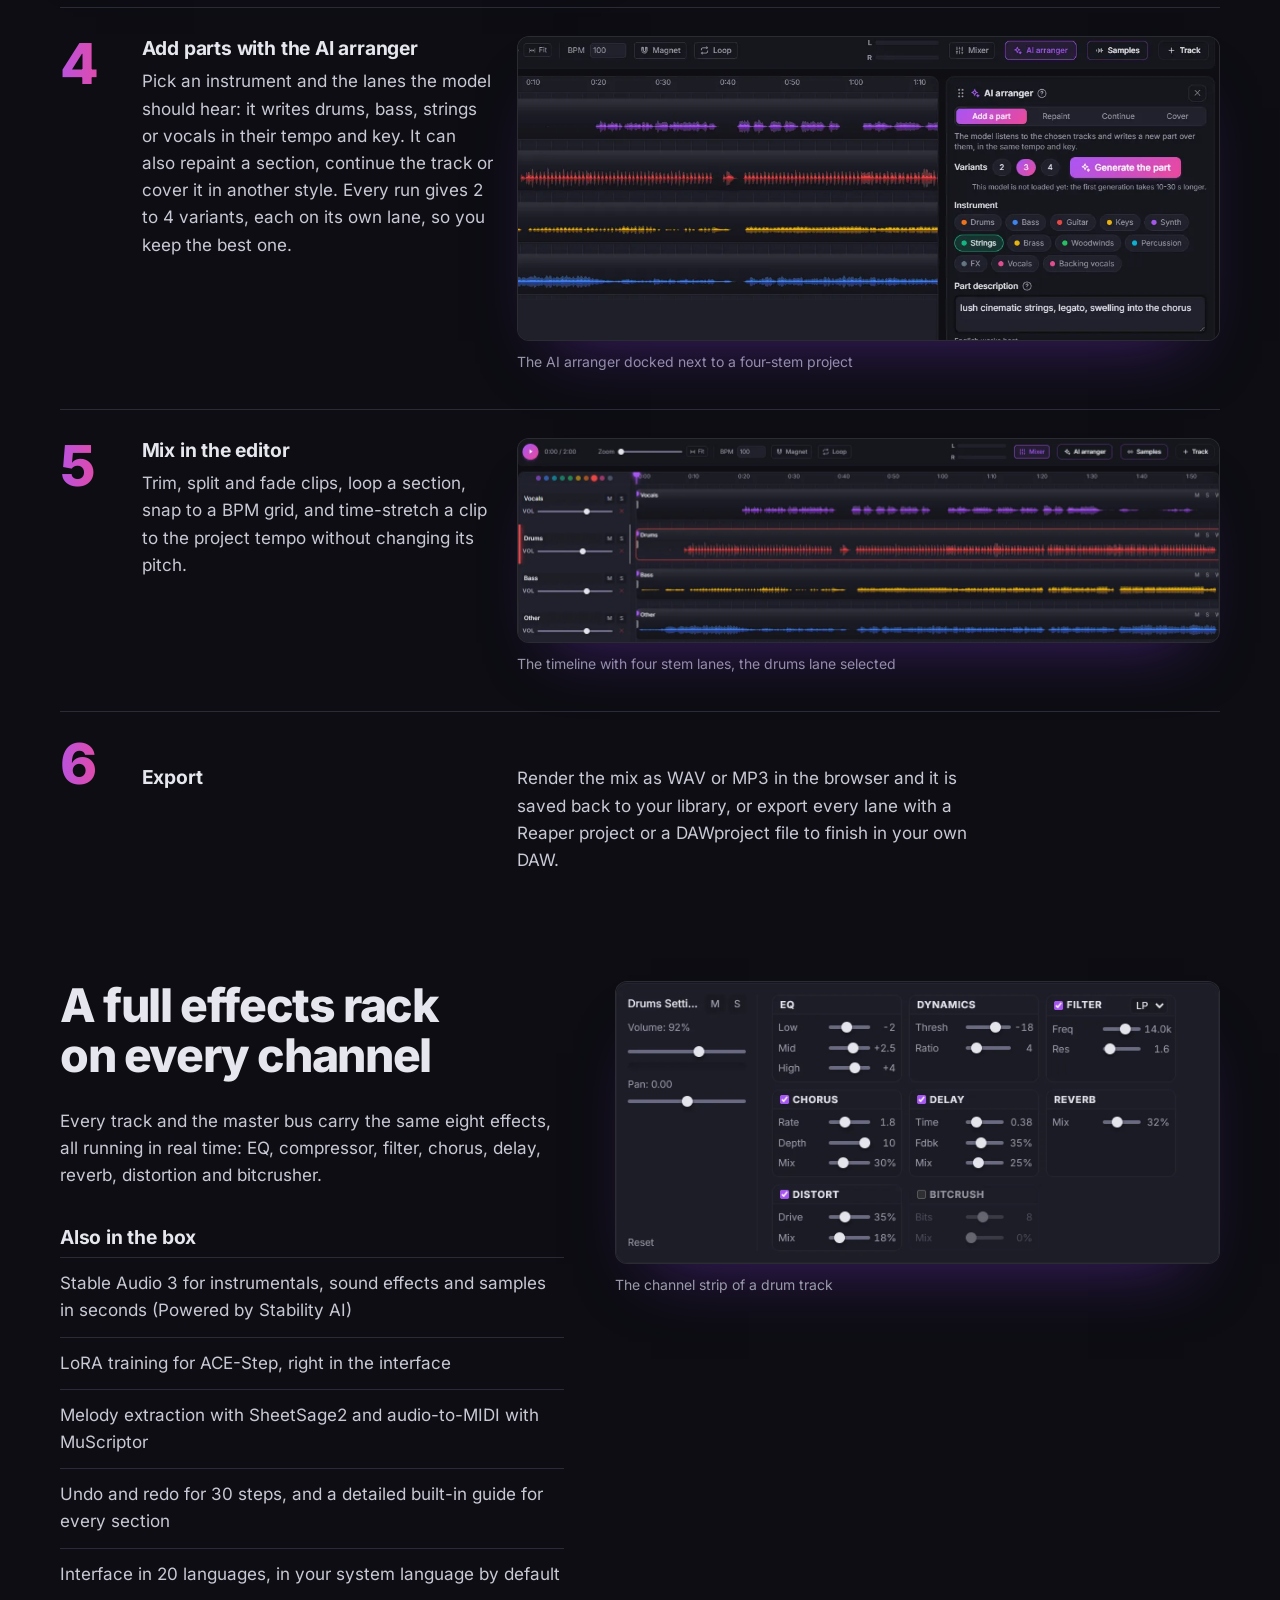
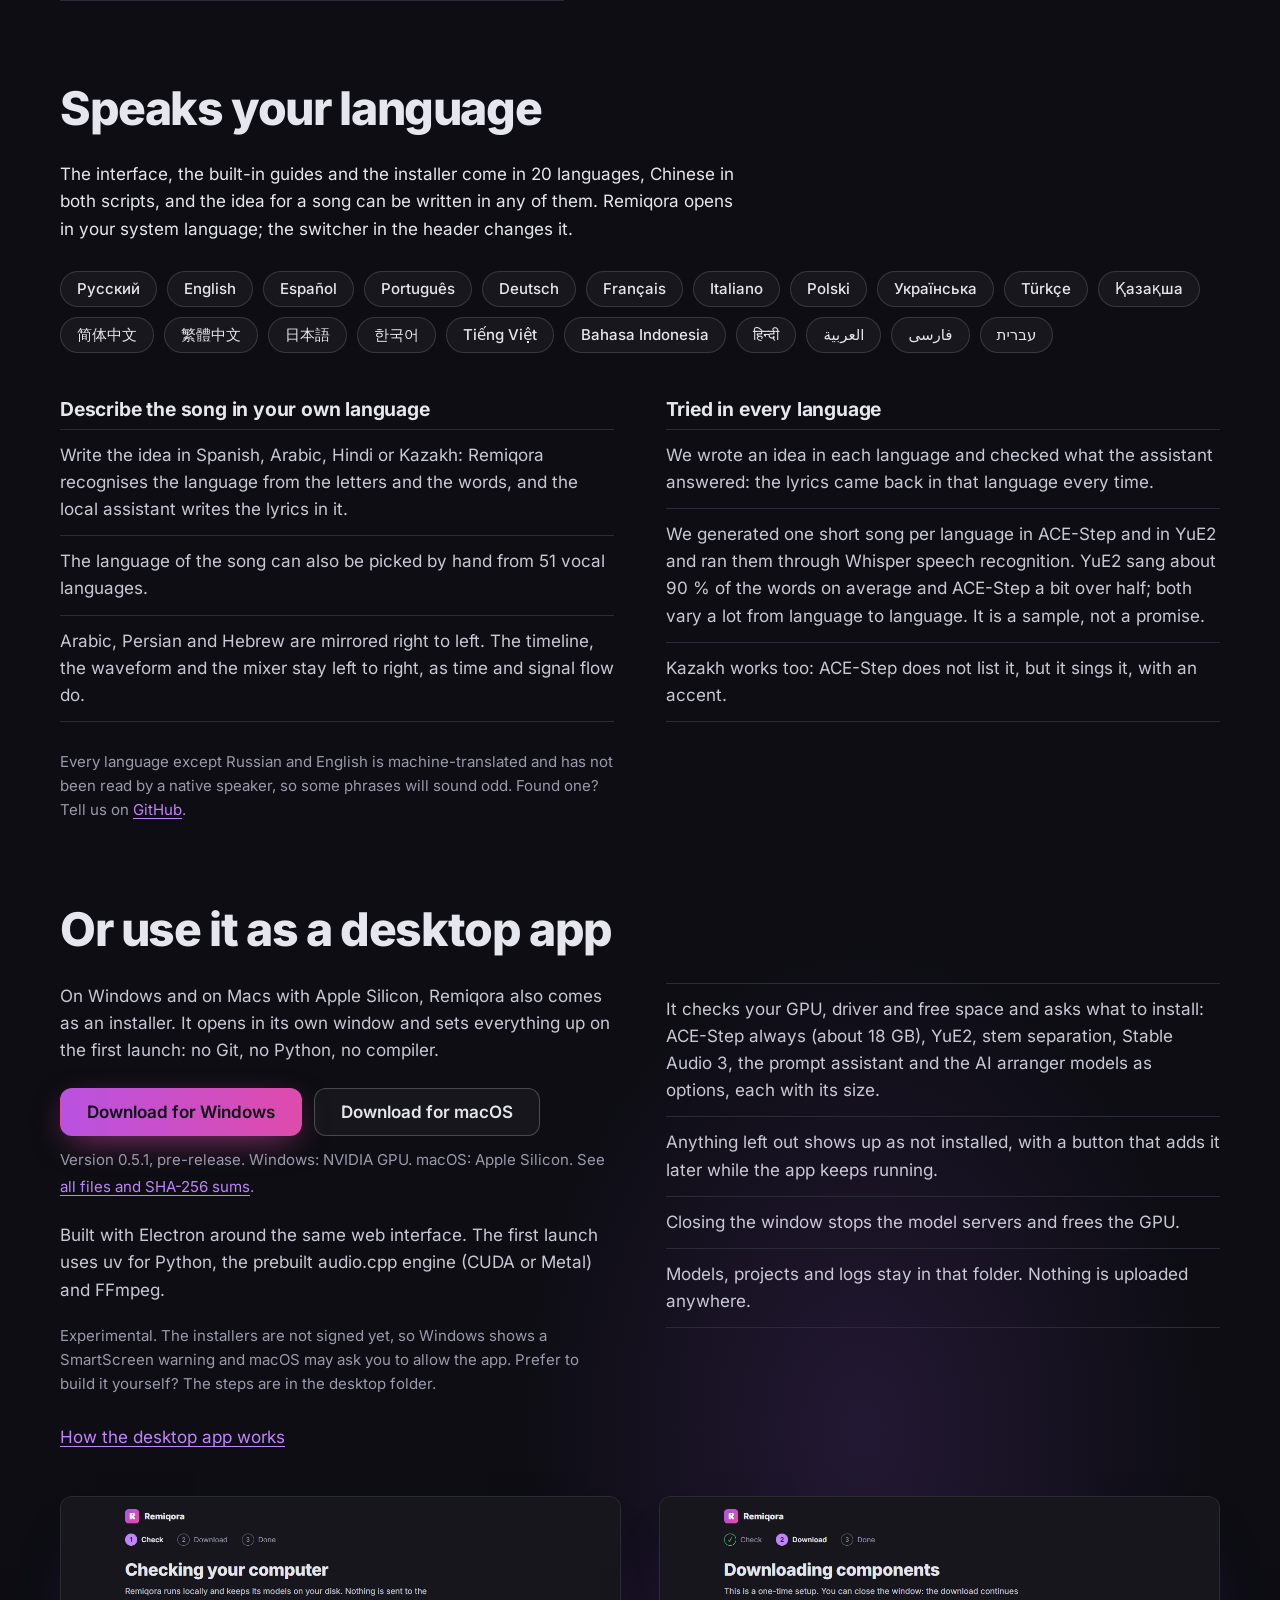
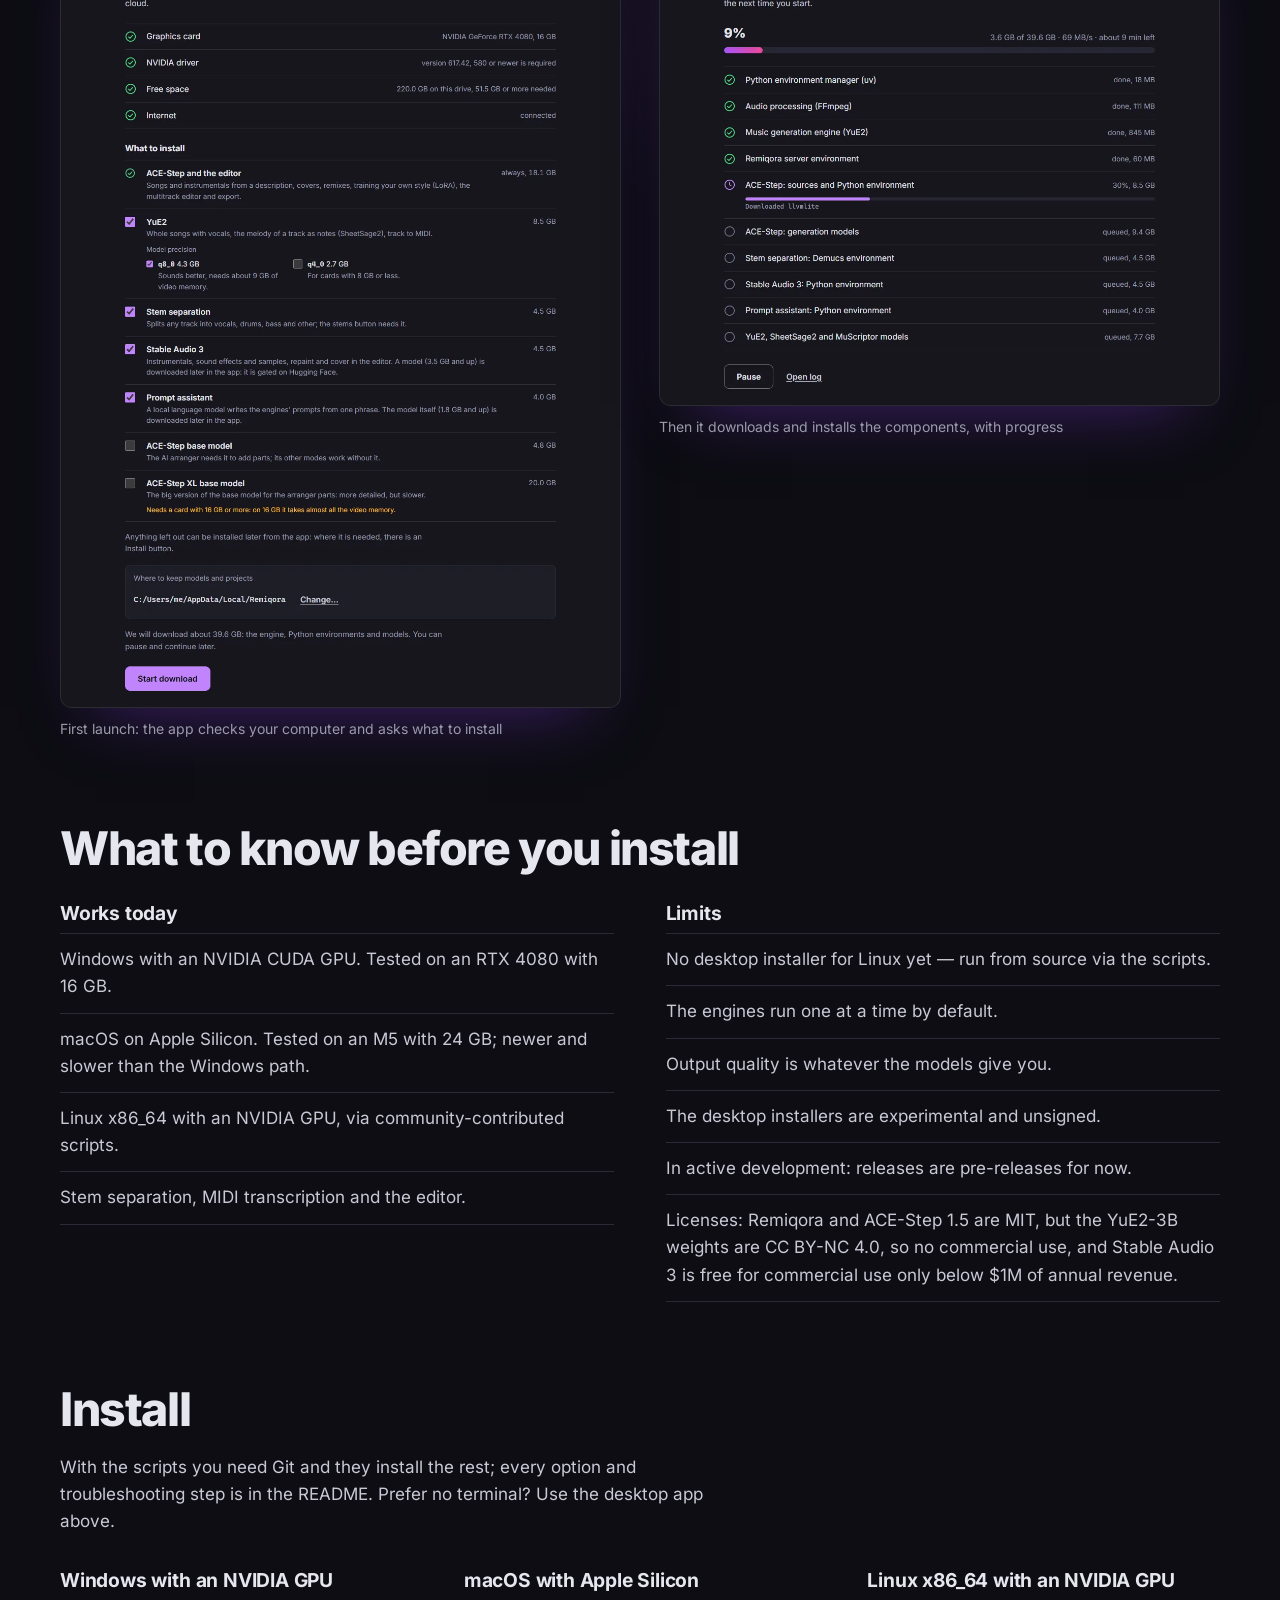
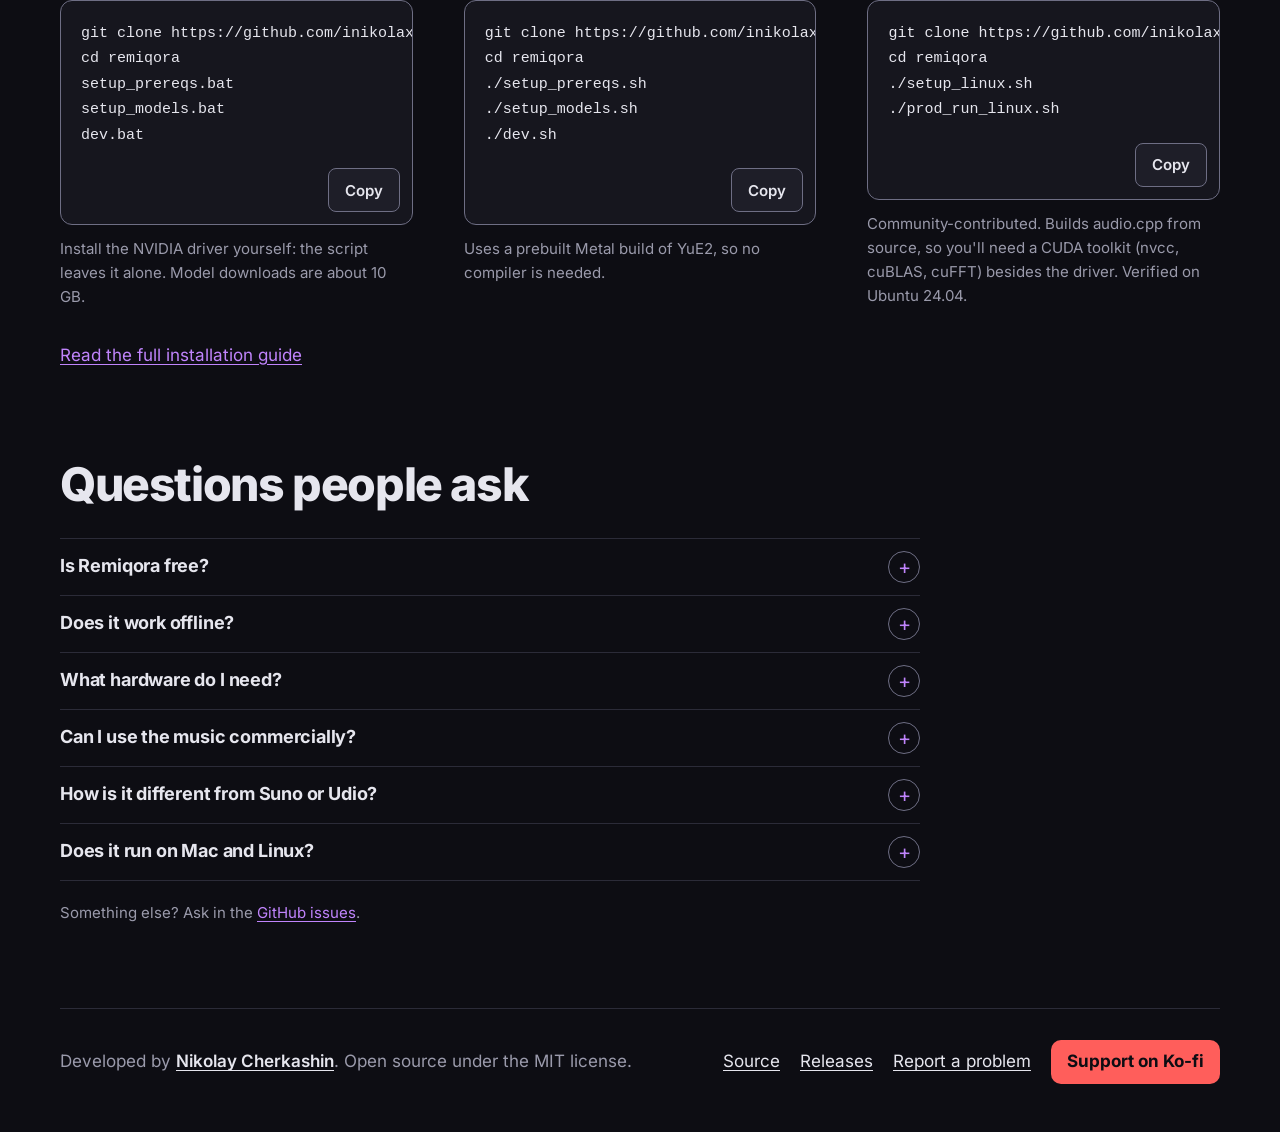
==== commit 8d7c1b07: "Remiqora 0.5.1: the download links and the version" ====
--- a/index.html
+++ b/index.html
@@ -32,7 +32,7 @@
 <meta name="twitter:image:alt" content="Remiqora: the headline Made with AI. Made by you. next to the multitrack editor with the AI arranger, the effects rack and the stem panel.">
 <link rel="icon" href="assets/favicon.svg" type="image/svg+xml">
 <link rel="preload" href="screenshots/en/14-ai-arranger.webp" as="image" type="image/webp" fetchpriority="high">
-<script type="application/ld+json">{"@context":"https://schema.org","@graph":[{"@type":"WebSite","@id":"https://remiqora.com/#website","url":"https://remiqora.com/","name":"Remiqora","inLanguage":["en","ru"],"publisher":{"@id":"https://remiqora.com/#author"}},{"@type":"WebPage","@id":"https://remiqora.com/#webpage","url":"https://remiqora.com/","name":"Remiqora: local AI music generator with stems and a DAW","description":"Open-source AI music studio on your own GPU: songs from one phrase with ACE-Step, YuE2 and Stable Audio 3, stems, an AI arranger and a multitrack editor.","inLanguage":"en","isPartOf":{"@id":"https://remiqora.com/#website"},"about":{"@id":"https://remiqora.com/#app"},"author":{"@id":"https://remiqora.com/#author"},"primaryImageOfPage":{"@type":"ImageObject","url":"https://remiqora.com/social-preview.png","width":1280,"height":640}},{"@type":"SoftwareApplication","@id":"https://remiqora.com/#app","name":"Remiqora","url":"https://remiqora.com/","description":"Open-source AI music studio on your own GPU: songs from one phrase with ACE-Step, YuE2 and Stable Audio 3, stems, an AI arranger and a multitrack editor.","inLanguage":"en","applicationCategory":"MultimediaApplication","applicationSubCategory":"Music production","operatingSystem":"Windows, macOS, Linux","softwareRequirements":"Windows or Linux with an NVIDIA CUDA GPU, or macOS on Apple Silicon","featureList":["Text-to-music generation with ACE-Step 1.5, YuE2-3B and Stable Audio 3","From an idea: a local language model writes the prompt from one phrase","Instrumentals, sound effects and samples with Stable Audio 3","Stem separation with Demucs","Melody extraction and audio-to-MIDI transcription","Multitrack editor in the browser with an effects rack on every channel","AI arranger that adds drums, bass, strings and other parts to a track","LoRA training for ACE-Step","WAV and MP3 export, or stems with a Reaper project or DAWproject","Interface in 20 languages, and From an idea in any of them"],"softwareVersion":"0.5.0","downloadUrl":"https://github.com/inikolax/remiqora/releases/tag/v0.5.0","memoryRequirements":"NVIDIA GPU with 8 GB of video memory or more (16 GB tested), or Apple Silicon (24 GB tested)","storageRequirements":"18 GB to 80 GB, depending on the models chosen at install","video":{"@id":"https://remiqora.com/#demo"},"image":"https://remiqora.com/social-preview.png","screenshot":["https://remiqora.com/screenshots/en/14-ai-arranger.png","https://remiqora.com/screenshots/en/08-editor-with-clip.png","https://remiqora.com/screenshots/en/05-stems-panel.png","https://remiqora.com/screenshots/en/10-editor-effects.png","https://remiqora.com/screenshots/en/02-ace-step.png"],"isAccessibleForFree":true,"offers":{"@type":"Offer","price":"0","priceCurrency":"USD"},"license":"https://github.com/inikolax/remiqora/blob/master/LICENSE","author":{"@id":"https://remiqora.com/#author"},"sameAs":["https://github.com/inikolax/remiqora"]},{"@type":"VideoObject","@id":"https://remiqora.com/#demo","name":"Remiqora: a local AI music studio (ACE-Step + YuE2, stems, MIDI, built-in DAW)","description":"Open-source AI music studio on your own GPU: songs from one phrase with ACE-Step, YuE2 and Stable Audio 3, stems, an AI arranger and a multitrack editor.","thumbnailUrl":"https://i.ytimg.com/vi/uV-fbgu4Nf8/hqdefault.jpg","uploadDate":"2026-09-21T01:46:08-07:00","duration":"PT1M5S","contentUrl":"https://www.youtube.com/watch?v=uV-fbgu4Nf8","embedUrl":"https://www.youtube.com/embed/uV-fbgu4Nf8"},{"@type":"FAQPage","@id":"https://remiqora.com/#faq","inLanguage":"en","isPartOf":{"@id":"https://remiqora.com/#webpage"},"mainEntity":[{"@type":"Question","name":"Is Remiqora free?","acceptedAnswer":{"@type":"Answer","text":"Yes. It is open source under the MIT license, with no account, no subscription and no limit on how many tracks you generate. It runs on your own hardware, so the only cost is your electricity."}},{"@type":"Question","name":"Does it work offline?","acceptedAnswer":{"@type":"Answer","text":"After the one-time download of the models, yes: generation, stem separation, the AI arranger and the editor all run on your computer without an internet connection. Remiqora has no telemetry of its own, and your prompts and tracks never leave your machine."}},{"@type":"Question","name":"What hardware do I need?","acceptedAnswer":{"@type":"Answer","text":"Windows or Linux with an NVIDIA GPU, or a Mac with Apple Silicon. It is tested on an RTX 4080 with 16 GB and on an M5 Mac with 24 GB. YuE2 has a q4_0 build for cards with 8 GB, its q8_0 build wants about 9 GB, and the optional XL base model needs 16 GB. Plan for 18 GB of disk for ACE-Step alone and up to about 80 GB for everything, Stable Audio 3 and the prompt assistant included."}},{"@type":"Question","name":"Can I use the music commercially?","acceptedAnswer":{"@type":"Answer","text":"It depends on the model that made the track. ACE-Step 1.5 is MIT-licensed, and its authors say the music can be used commercially. The YuE2-3B weights are CC BY-NC 4.0, so tracks made with YuE2 are for non-commercial use only. Stable Audio 3 weights are under the Stability AI Community License: commercial use, of the generated audio too, is free for individuals and companies with under $1M in annual revenue after a free registration with Stability AI; above that you need a license from Stability AI. Check the model's current license before you publish, and note that the ACE-Step authors warn about unintentional copyright infringement."}},{"@type":"Question","name":"How is it different from Suno or Udio?","acceptedAnswer":{"@type":"Answer","text":"Suno and Udio are cloud services with their own models. Remiqora runs open models on your computer: no credits, no queue, and nothing is uploaded. Instead of one finished file you get stems, a multitrack editor and an AI arranger, so you can build a song part by part and finish it in your own DAW. The cloud services can still sound more polished in some genres."}},{"@type":"Question","name":"Does it run on Mac and Linux?","acceptedAnswer":{"@type":"Answer","text":"Macs with Apple Silicon get a desktop installer; Intel Macs are not supported. Linux with an NVIDIA GPU runs from source with the setup scripts; there is no Linux installer yet."}}]},{"@type":"Person","@id":"https://remiqora.com/#author","name":"Nikolay Cherkashin","url":"https://github.com/inikolax","sameAs":["https://github.com/inikolax"],"jobTitle":"Developer of Remiqora"}]}</script>
+<script type="application/ld+json">{"@context":"https://schema.org","@graph":[{"@type":"WebSite","@id":"https://remiqora.com/#website","url":"https://remiqora.com/","name":"Remiqora","inLanguage":["en","ru"],"publisher":{"@id":"https://remiqora.com/#author"}},{"@type":"WebPage","@id":"https://remiqora.com/#webpage","url":"https://remiqora.com/","name":"Remiqora: local AI music generator with stems and a DAW","description":"Open-source AI music studio on your own GPU: songs from one phrase with ACE-Step, YuE2 and Stable Audio 3, stems, an AI arranger and a multitrack editor.","inLanguage":"en","isPartOf":{"@id":"https://remiqora.com/#website"},"about":{"@id":"https://remiqora.com/#app"},"author":{"@id":"https://remiqora.com/#author"},"primaryImageOfPage":{"@type":"ImageObject","url":"https://remiqora.com/social-preview.png","width":1280,"height":640}},{"@type":"SoftwareApplication","@id":"https://remiqora.com/#app","name":"Remiqora","url":"https://remiqora.com/","description":"Open-source AI music studio on your own GPU: songs from one phrase with ACE-Step, YuE2 and Stable Audio 3, stems, an AI arranger and a multitrack editor.","inLanguage":"en","applicationCategory":"MultimediaApplication","applicationSubCategory":"Music production","operatingSystem":"Windows, macOS, Linux","softwareRequirements":"Windows or Linux with an NVIDIA CUDA GPU, or macOS on Apple Silicon","featureList":["Text-to-music generation with ACE-Step 1.5, YuE2-3B and Stable Audio 3","From an idea: a local language model writes the prompt from one phrase","Instrumentals, sound effects and samples with Stable Audio 3","Stem separation with Demucs","Melody extraction and audio-to-MIDI transcription","Multitrack editor in the browser with an effects rack on every channel","AI arranger that adds drums, bass, strings and other parts to a track","LoRA training for ACE-Step","WAV and MP3 export, or stems with a Reaper project or DAWproject","Interface in 20 languages, and From an idea in any of them"],"softwareVersion":"0.5.1","downloadUrl":"https://github.com/inikolax/remiqora/releases/tag/v0.5.1","memoryRequirements":"NVIDIA GPU with 8 GB of video memory or more (16 GB tested), or Apple Silicon (24 GB tested)","storageRequirements":"18 GB to 80 GB, depending on the models chosen at install","video":{"@id":"https://remiqora.com/#demo"},"image":"https://remiqora.com/social-preview.png","screenshot":["https://remiqora.com/screenshots/en/14-ai-arranger.png","https://remiqora.com/screenshots/en/08-editor-with-clip.png","https://remiqora.com/screenshots/en/05-stems-panel.png","https://remiqora.com/screenshots/en/10-editor-effects.png","https://remiqora.com/screenshots/en/02-ace-step.png"],"isAccessibleForFree":true,"offers":{"@type":"Offer","price":"0","priceCurrency":"USD"},"license":"https://github.com/inikolax/remiqora/blob/master/LICENSE","author":{"@id":"https://remiqora.com/#author"},"sameAs":["https://github.com/inikolax/remiqora"]},{"@type":"VideoObject","@id":"https://remiqora.com/#demo","name":"Remiqora: a local AI music studio (ACE-Step + YuE2, stems, MIDI, built-in DAW)","description":"Open-source AI music studio on your own GPU: songs from one phrase with ACE-Step, YuE2 and Stable Audio 3, stems, an AI arranger and a multitrack editor.","thumbnailUrl":"https://i.ytimg.com/vi/uV-fbgu4Nf8/hqdefault.jpg","uploadDate":"2026-09-21T01:46:08-07:00","duration":"PT1M5S","contentUrl":"https://www.youtube.com/watch?v=uV-fbgu4Nf8","embedUrl":"https://www.youtube.com/embed/uV-fbgu4Nf8"},{"@type":"FAQPage","@id":"https://remiqora.com/#faq","inLanguage":"en","isPartOf":{"@id":"https://remiqora.com/#webpage"},"mainEntity":[{"@type":"Question","name":"Is Remiqora free?","acceptedAnswer":{"@type":"Answer","text":"Yes. It is open source under the MIT license, with no account, no subscription and no limit on how many tracks you generate. It runs on your own hardware, so the only cost is your electricity."}},{"@type":"Question","name":"Does it work offline?","acceptedAnswer":{"@type":"Answer","text":"After the one-time download of the models, yes: generation, stem separation, the AI arranger and the editor all run on your computer without an internet connection. Remiqora has no telemetry of its own, and your prompts and tracks never leave your machine."}},{"@type":"Question","name":"What hardware do I need?","acceptedAnswer":{"@type":"Answer","text":"Windows or Linux with an NVIDIA GPU, or a Mac with Apple Silicon. It is tested on an RTX 4080 with 16 GB and on an M5 Mac with 24 GB. YuE2 has a q4_0 build for cards with 8 GB, its q8_0 build wants about 9 GB, and the optional XL base model needs 16 GB. Plan for 18 GB of disk for ACE-Step alone and up to about 80 GB for everything, Stable Audio 3 and the prompt assistant included."}},{"@type":"Question","name":"Can I use the music commercially?","acceptedAnswer":{"@type":"Answer","text":"It depends on the model that made the track. ACE-Step 1.5 is MIT-licensed, and its authors say the music can be used commercially. The YuE2-3B weights are CC BY-NC 4.0, so tracks made with YuE2 are for non-commercial use only. Stable Audio 3 weights are under the Stability AI Community License: commercial use, of the generated audio too, is free for individuals and companies with under $1M in annual revenue after a free registration with Stability AI; above that you need a license from Stability AI. Check the model's current license before you publish, and note that the ACE-Step authors warn about unintentional copyright infringement."}},{"@type":"Question","name":"How is it different from Suno or Udio?","acceptedAnswer":{"@type":"Answer","text":"Suno and Udio are cloud services with their own models. Remiqora runs open models on your computer: no credits, no queue, and nothing is uploaded. Instead of one finished file you get stems, a multitrack editor and an AI arranger, so you can build a song part by part and finish it in your own DAW. The cloud services can still sound more polished in some genres."}},{"@type":"Question","name":"Does it run on Mac and Linux?","acceptedAnswer":{"@type":"Answer","text":"Macs with Apple Silicon get a desktop installer; Intel Macs are not supported. Linux with an NVIDIA GPU runs from source with the setup scripts; there is no Linux installer yet."}}]},{"@type":"Person","@id":"https://remiqora.com/#author","name":"Nikolay Cherkashin","url":"https://github.com/inikolax","sameAs":["https://github.com/inikolax"],"jobTitle":"Developer of Remiqora"}]}</script>
 <link rel="preload" href="assets/fonts/inter-latin.woff2" as="font" type="font/woff2" crossorigin>
 
 <link rel="stylesheet" href="assets/site.css">
@@ -120,8 +120,8 @@
     <div class="desktop__text">
       <h2>Or use it as a desktop app</h2>
       <p>On Windows and on Macs with Apple Silicon, Remiqora also comes as an installer. It opens in its own window and sets everything up on the first launch: no Git, no Python, no compiler.</p>
-      <p class="actions"><a class="btn btn--primary" href="https://github.com/inikolax/remiqora/releases/download/v0.5.0/Remiqora-Setup-0.5.0.exe">Download for Windows</a><a class="btn" href="https://github.com/inikolax/remiqora/releases/download/v0.5.0/Remiqora-0.5.0-arm64.dmg">Download for macOS</a></p>
-      <p class="note">Version 0.5.0, pre-release. Windows: NVIDIA GPU. macOS: Apple Silicon. See <a href="https://github.com/inikolax/remiqora/releases/tag/v0.5.0">all files and SHA-256 sums</a>.</p>
+      <p class="actions"><a class="btn btn--primary" href="https://github.com/inikolax/remiqora/releases/download/v0.5.1/Remiqora-Setup-0.5.1.exe">Download for Windows</a><a class="btn" href="https://github.com/inikolax/remiqora/releases/download/v0.5.1/Remiqora-0.5.1-arm64.dmg">Download for macOS</a></p>
+      <p class="note">Version 0.5.1, pre-release. Windows: NVIDIA GPU. macOS: Apple Silicon. See <a href="https://github.com/inikolax/remiqora/releases/tag/v0.5.1">all files and SHA-256 sums</a>.</p>
       <ul class="plain"><li>It checks your GPU, driver and free space and asks what to install: ACE-Step always (about 18 GB), YuE2, stem separation, Stable Audio 3, the prompt assistant and the AI arranger models as options, each with its size.</li><li>Anything left out shows up as not installed, with a button that adds it later while the app keeps running.</li><li>Closing the window stops the model servers and frees the GPU.</li><li>Models, projects and logs stay in that folder. Nothing is uploaded anywhere.</li></ul>
       <p>Built with Electron around the same web interface. The first launch uses uv for Python, the prebuilt audio.cpp engine (CUDA or Metal) and FFmpeg.</p>
       <p class="status">Experimental. The installers are not signed yet, so Windows shows a SmartScreen warning and macOS may ask you to allow the app. Prefer to build it yourself? The steps are in the desktop folder.</p>
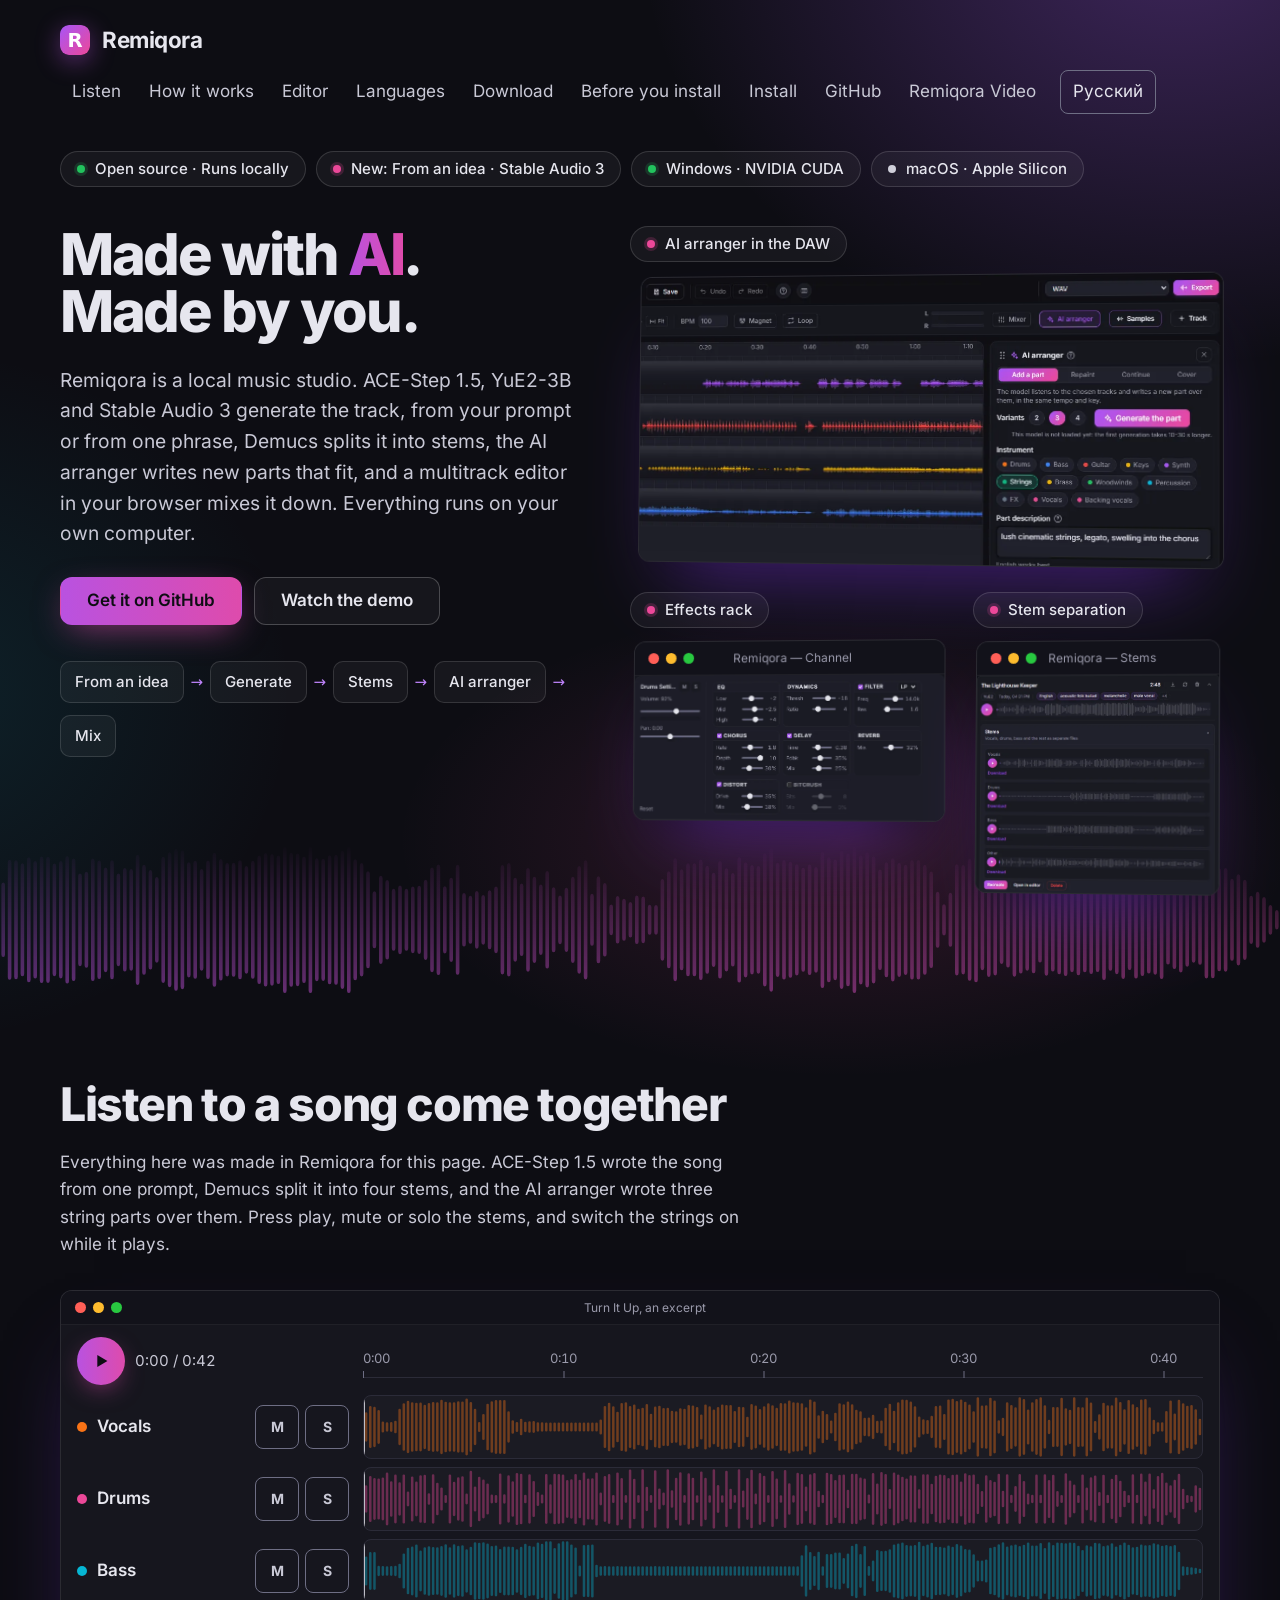
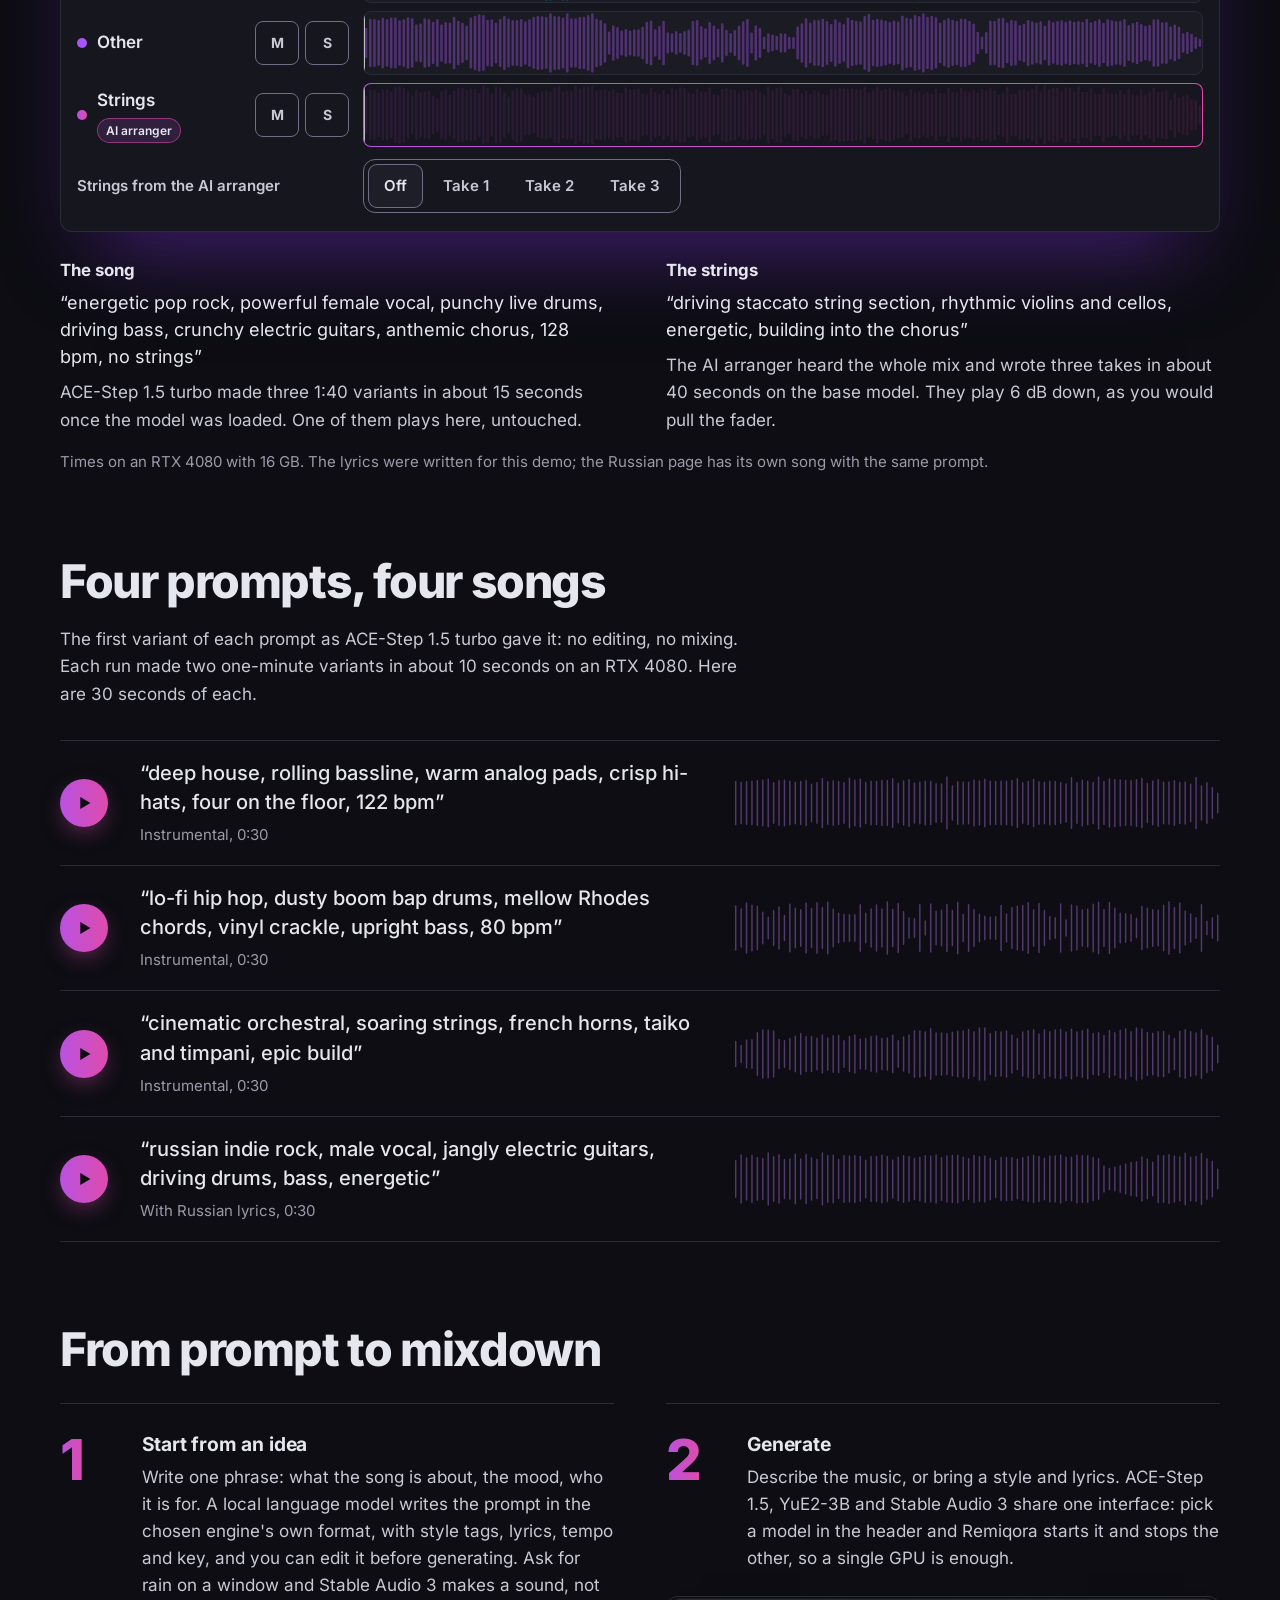
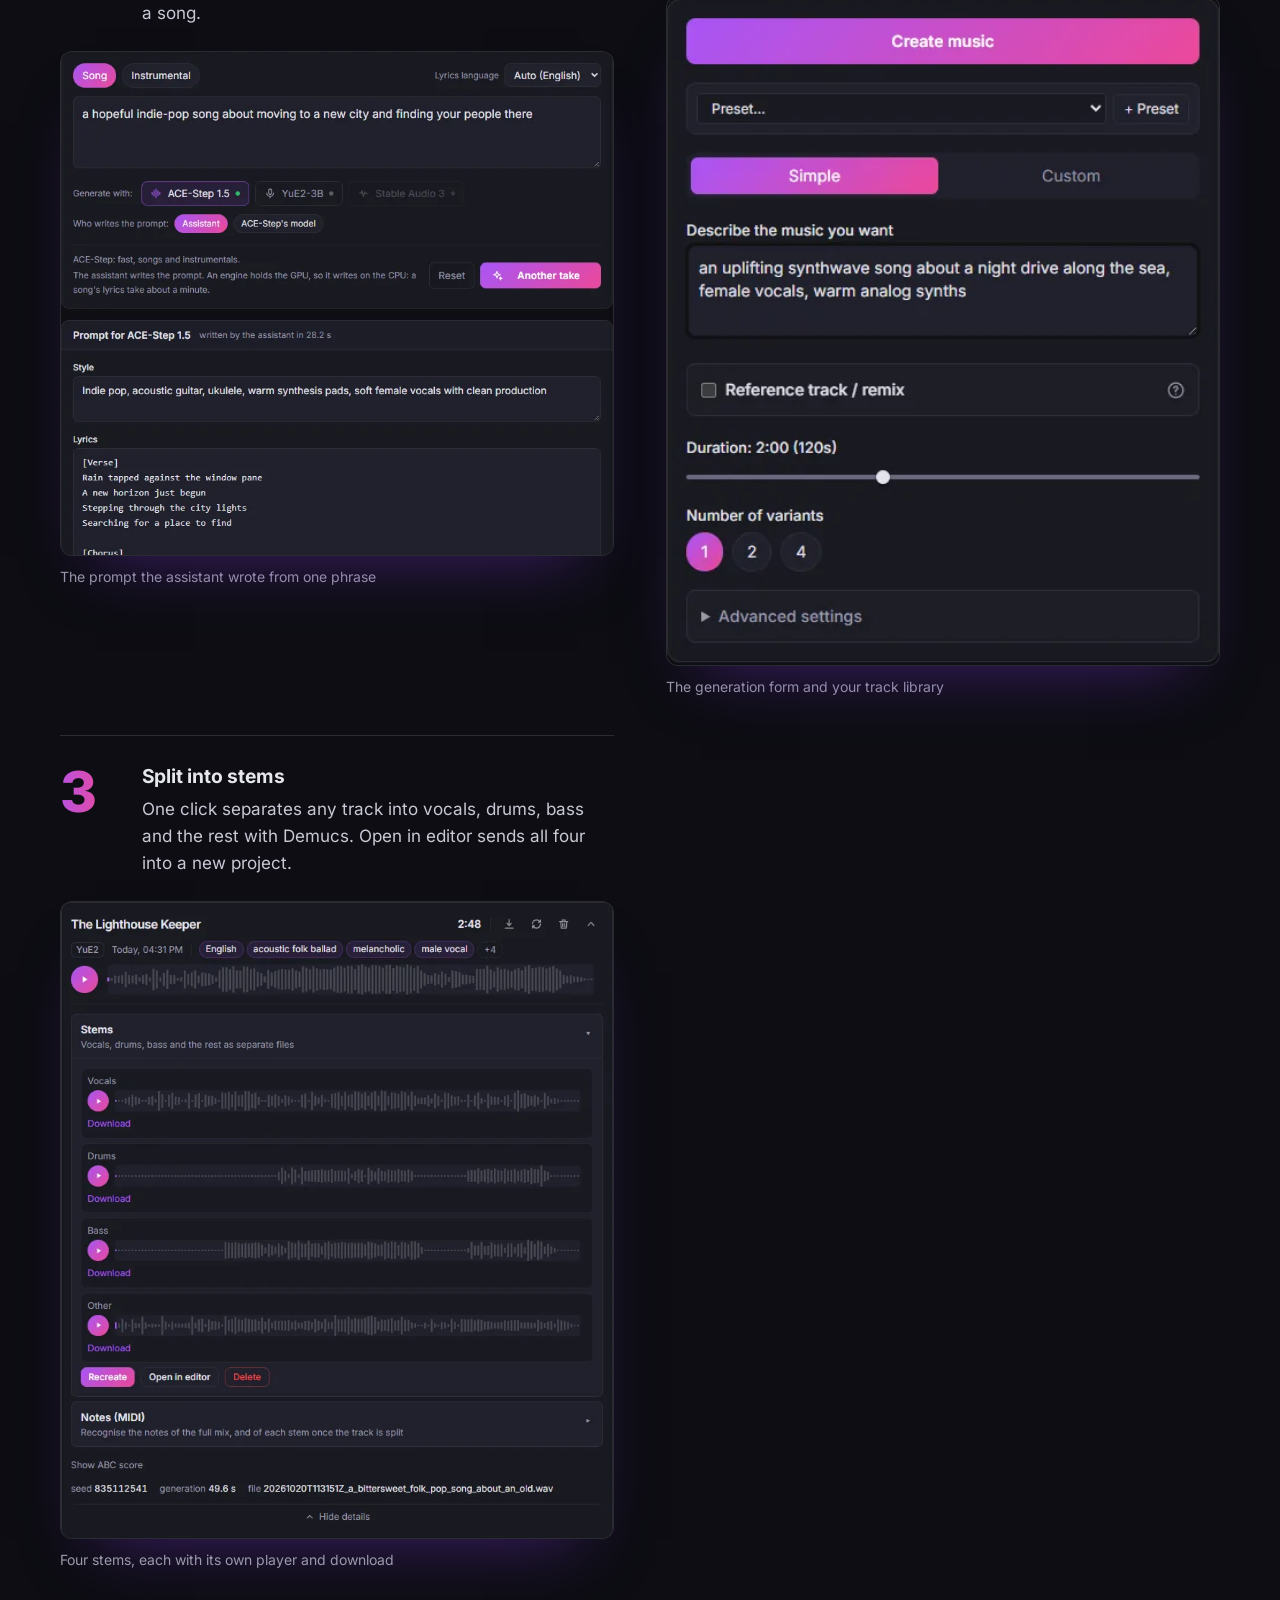
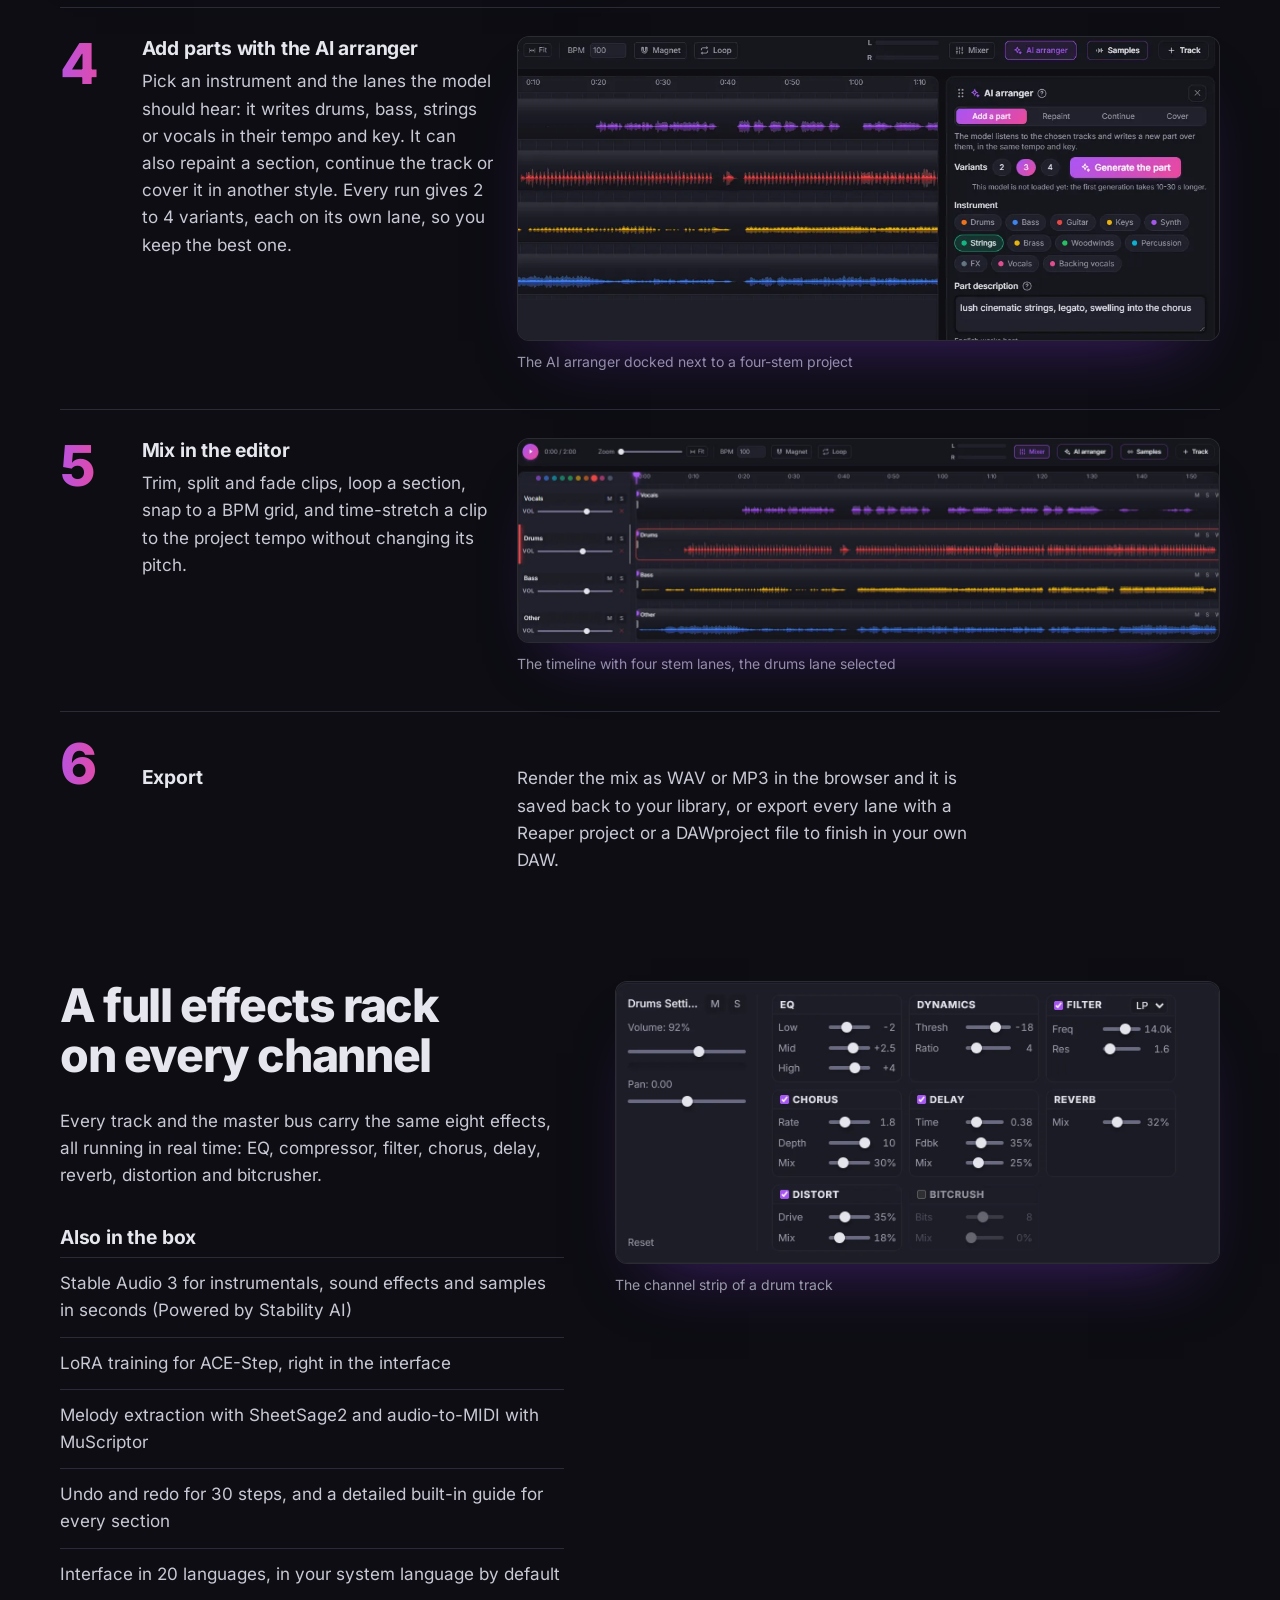
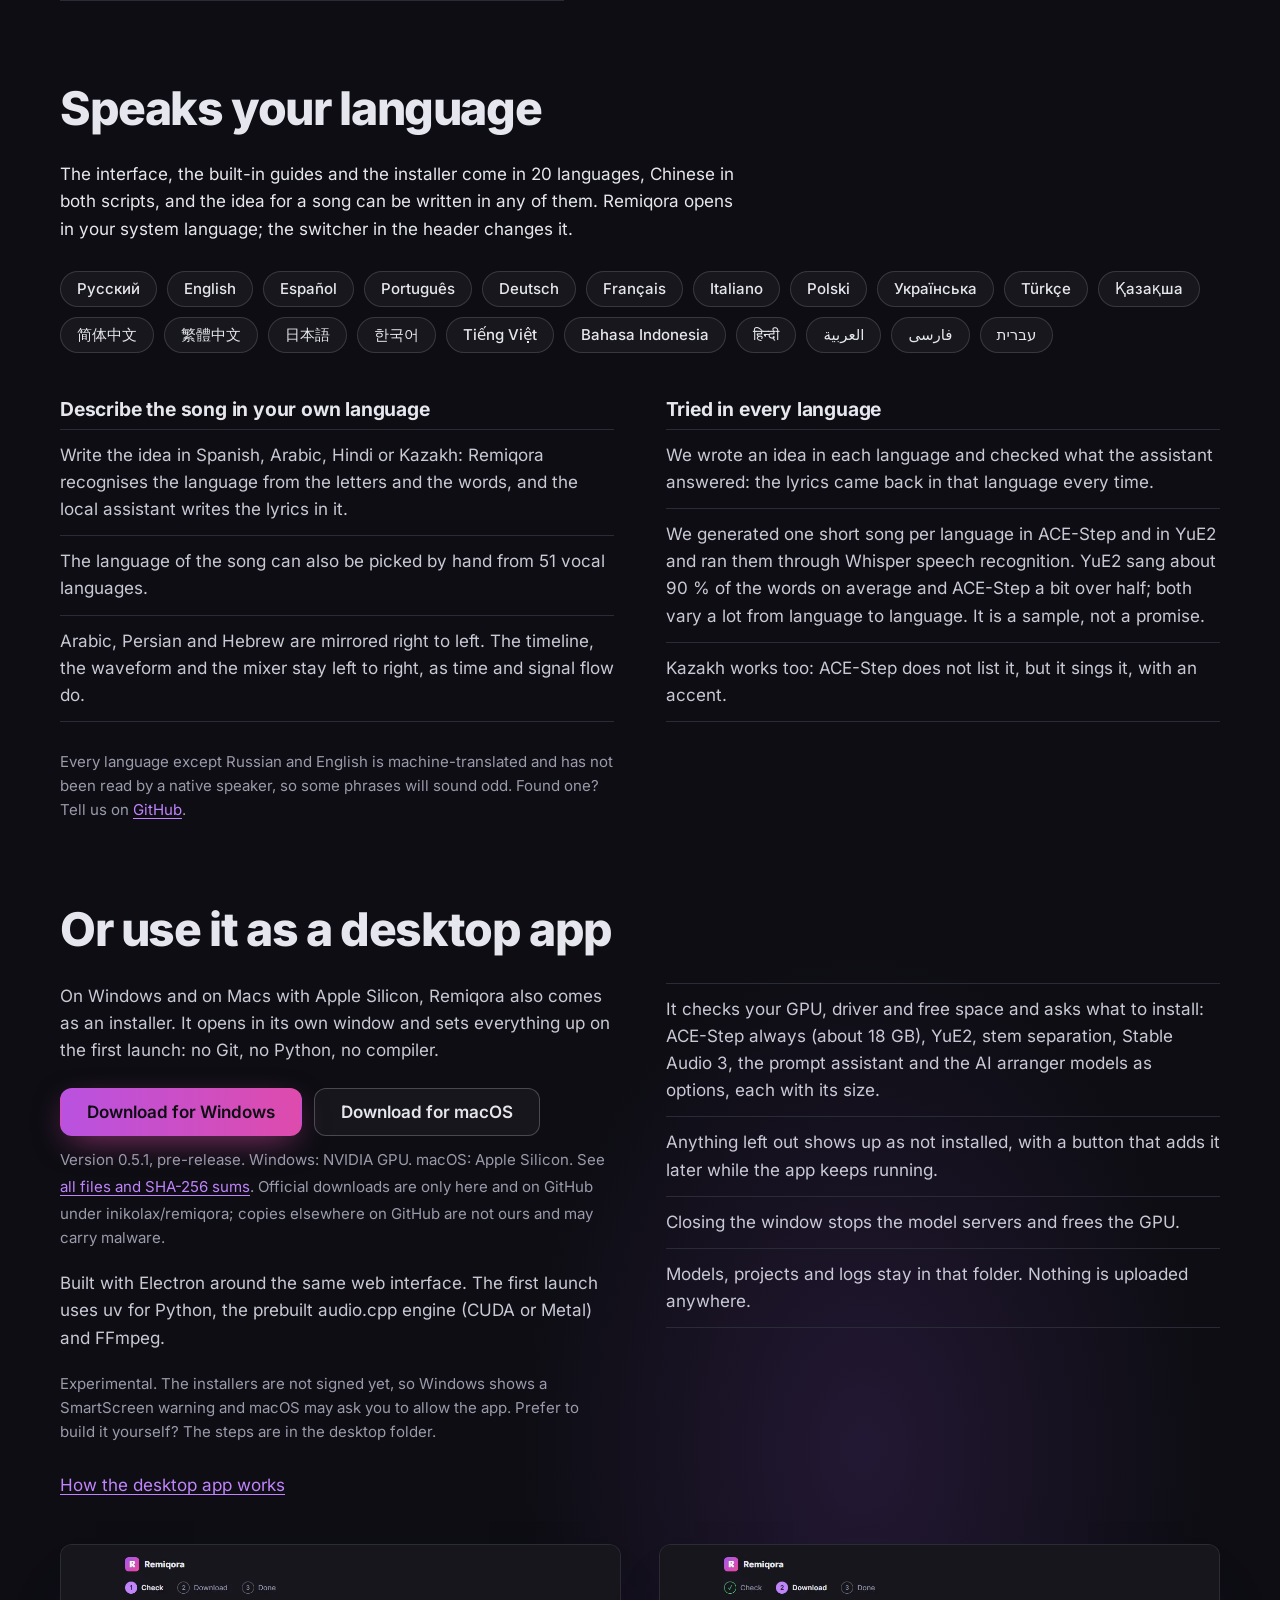
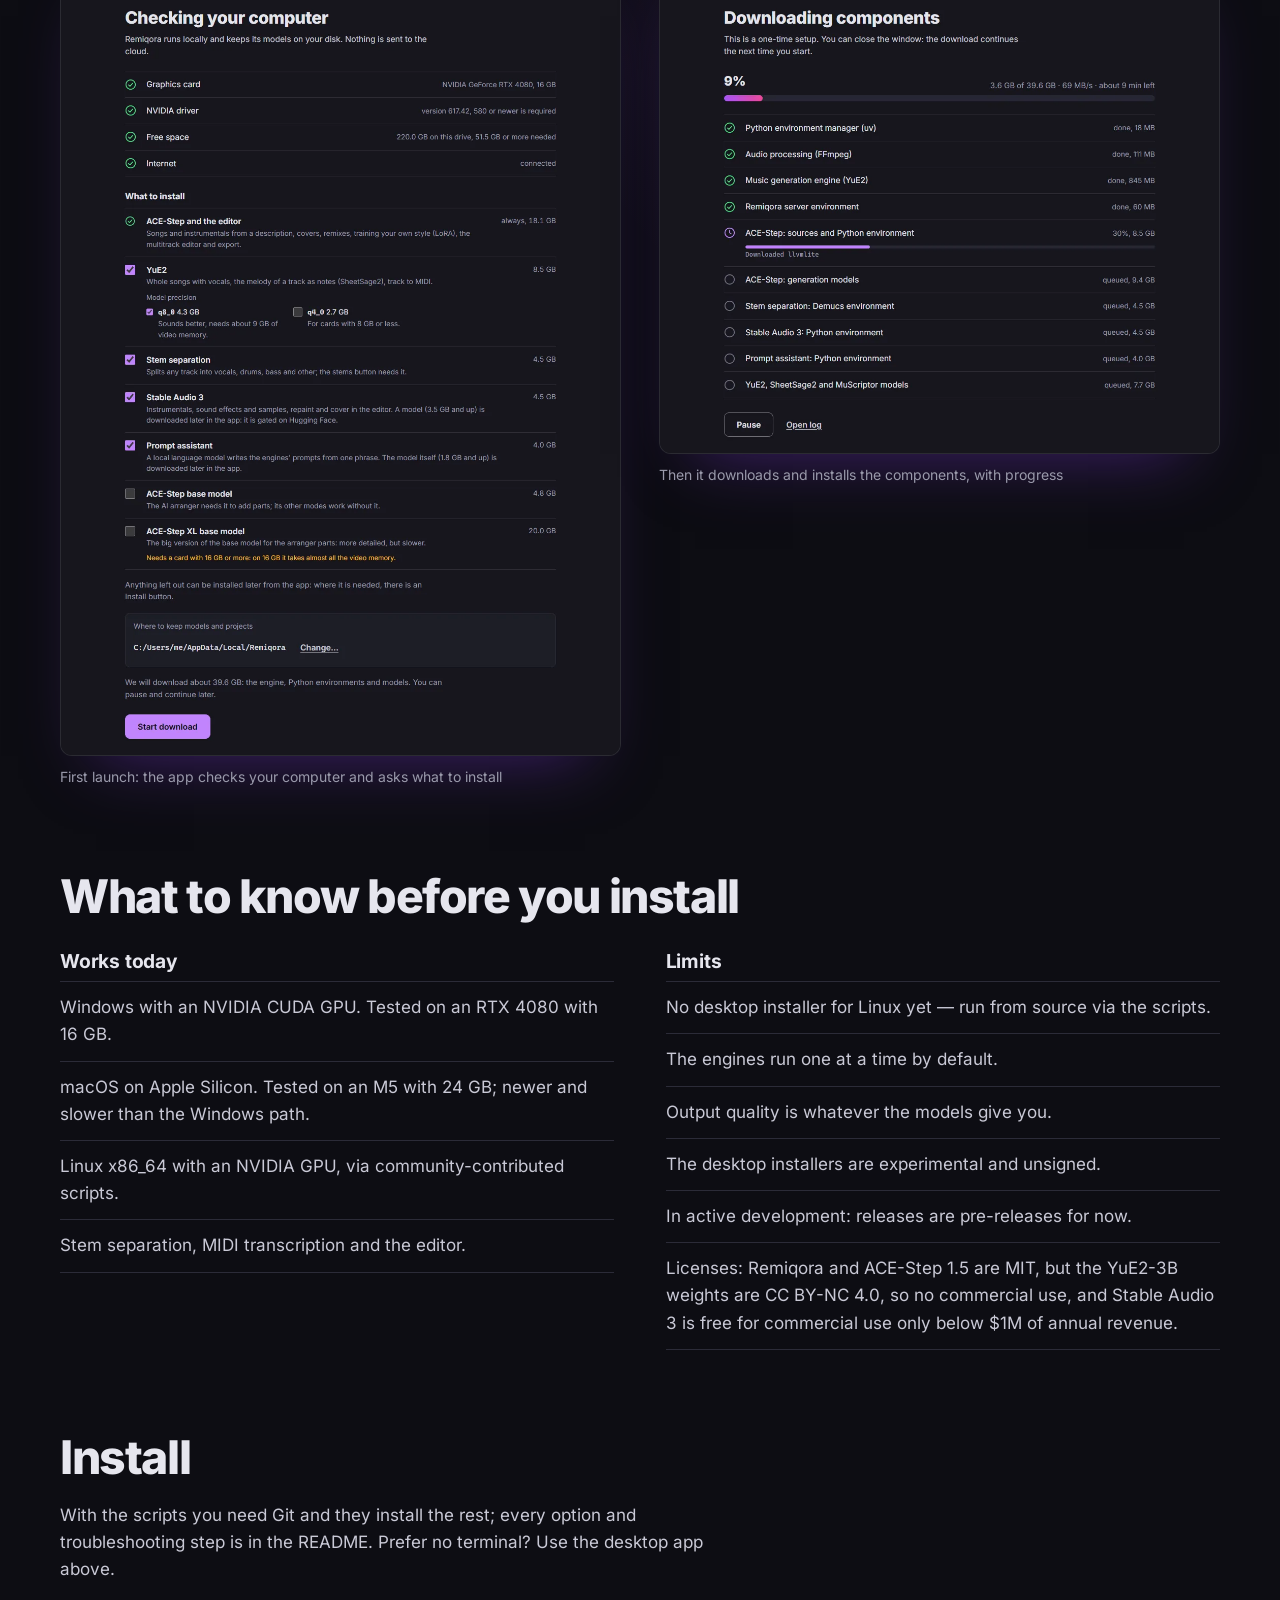
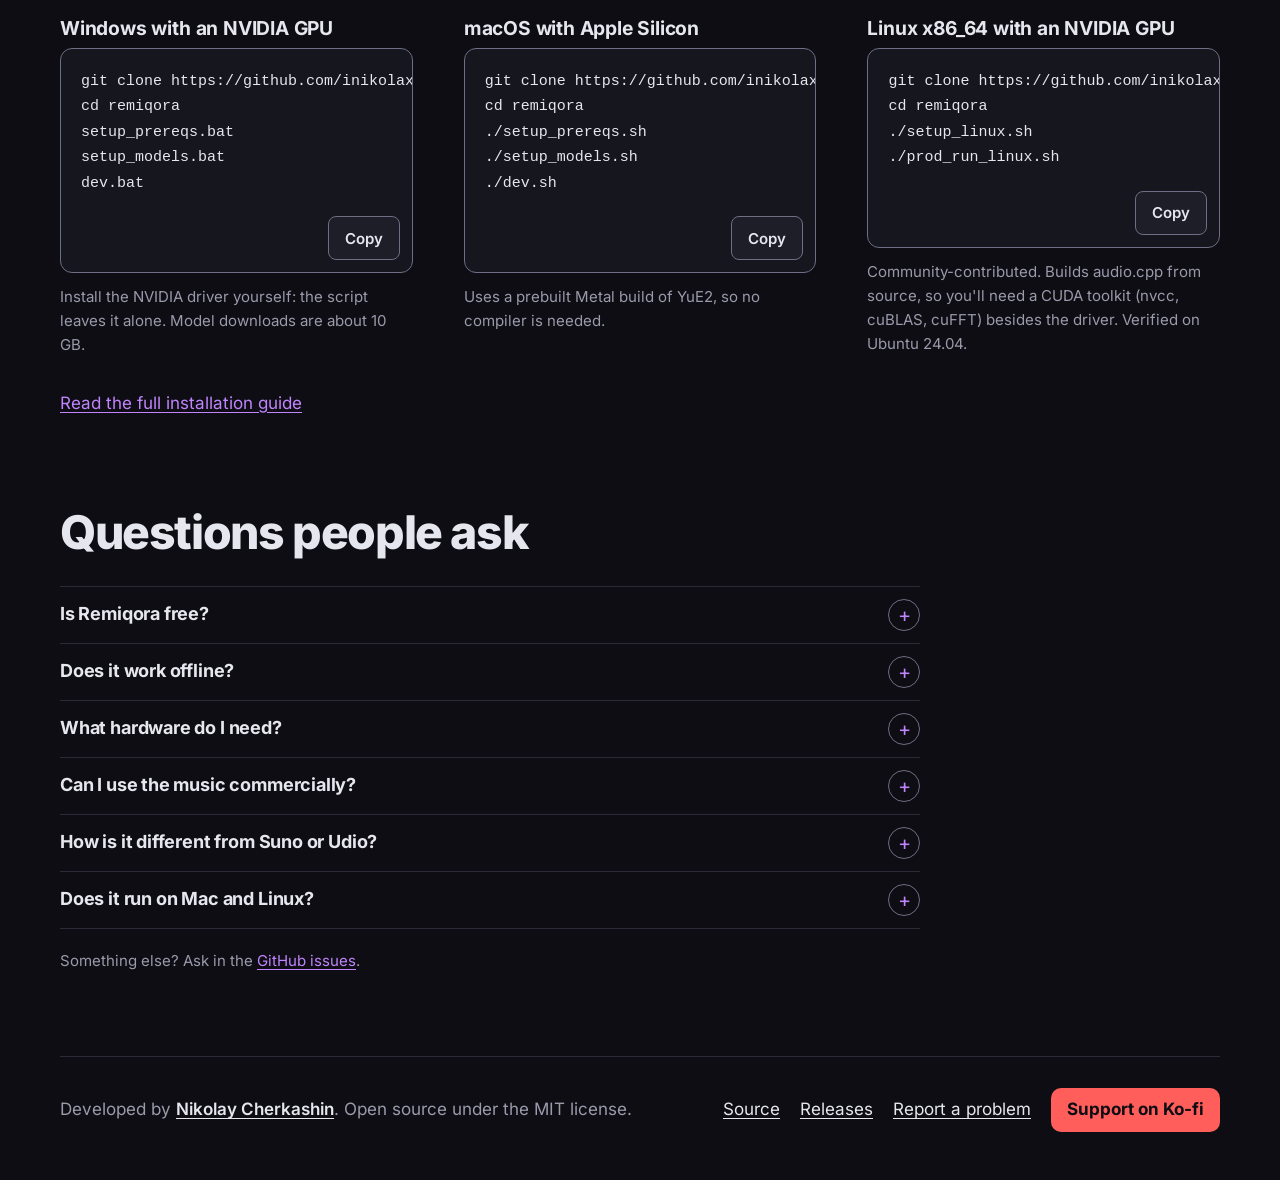
==== commit 0bdfe74a: "Download note: official builds only here and in inikolax/remiqora" ====
--- a/index.html
+++ b/index.html
@@ -121,7 +121,7 @@
       <h2>Or use it as a desktop app</h2>
       <p>On Windows and on Macs with Apple Silicon, Remiqora also comes as an installer. It opens in its own window and sets everything up on the first launch: no Git, no Python, no compiler.</p>
       <p class="actions"><a class="btn btn--primary" href="https://github.com/inikolax/remiqora/releases/download/v0.5.1/Remiqora-Setup-0.5.1.exe">Download for Windows</a><a class="btn" href="https://github.com/inikolax/remiqora/releases/download/v0.5.1/Remiqora-0.5.1-arm64.dmg">Download for macOS</a></p>
-      <p class="note">Version 0.5.1, pre-release. Windows: NVIDIA GPU. macOS: Apple Silicon. See <a href="https://github.com/inikolax/remiqora/releases/tag/v0.5.1">all files and SHA-256 sums</a>.</p>
+      <p class="note">Version 0.5.1, pre-release. Windows: NVIDIA GPU. macOS: Apple Silicon. See <a href="https://github.com/inikolax/remiqora/releases/tag/v0.5.1">all files and SHA-256 sums</a>. Official downloads are only here and on GitHub under inikolax/remiqora; copies elsewhere on GitHub are not ours and may carry malware.</p>
       <ul class="plain"><li>It checks your GPU, driver and free space and asks what to install: ACE-Step always (about 18 GB), YuE2, stem separation, Stable Audio 3, the prompt assistant and the AI arranger models as options, each with its size.</li><li>Anything left out shows up as not installed, with a button that adds it later while the app keeps running.</li><li>Closing the window stops the model servers and frees the GPU.</li><li>Models, projects and logs stay in that folder. Nothing is uploaded anywhere.</li></ul>
       <p>Built with Electron around the same web interface. The first launch uses uv for Python, the prebuilt audio.cpp engine (CUDA or Metal) and FFmpeg.</p>
       <p class="status">Experimental. The installers are not signed yet, so Windows shows a SmartScreen warning and macOS may ask you to allow the app. Prefer to build it yourself? The steps are in the desktop folder.</p>
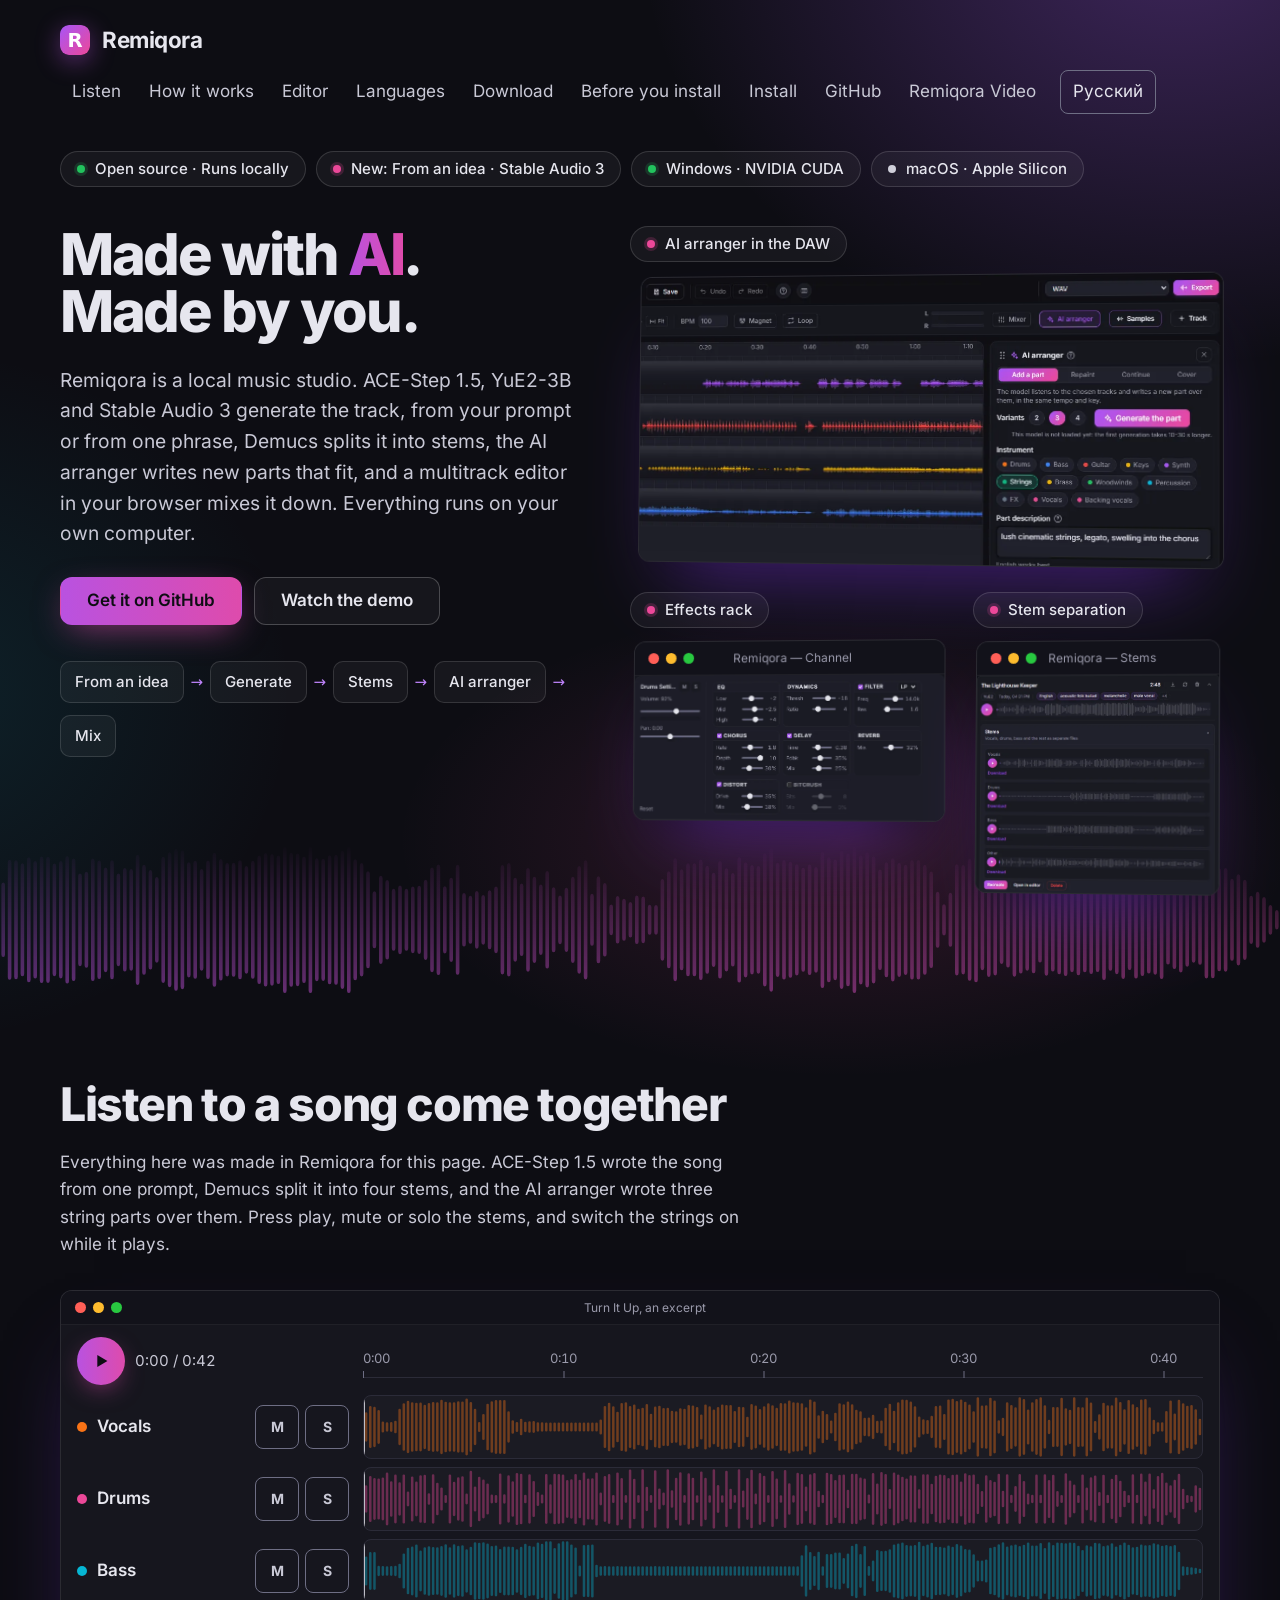
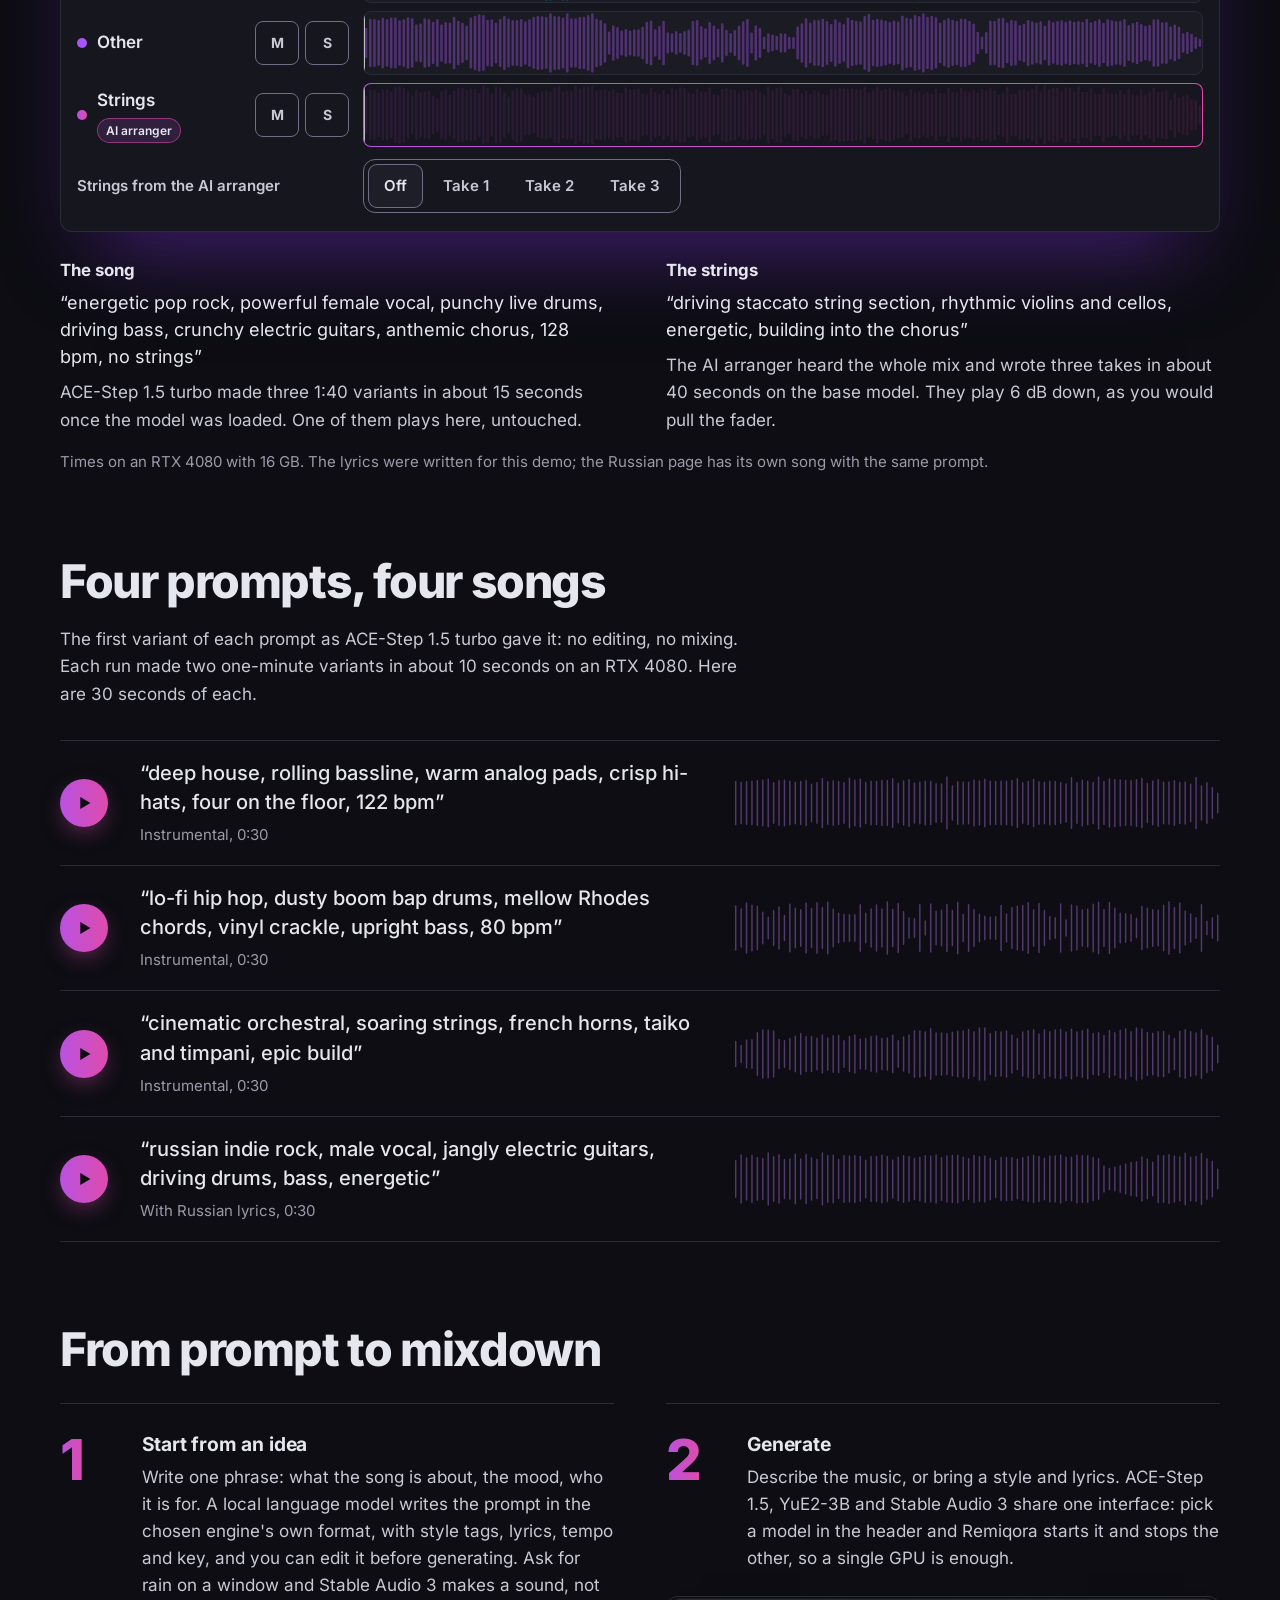
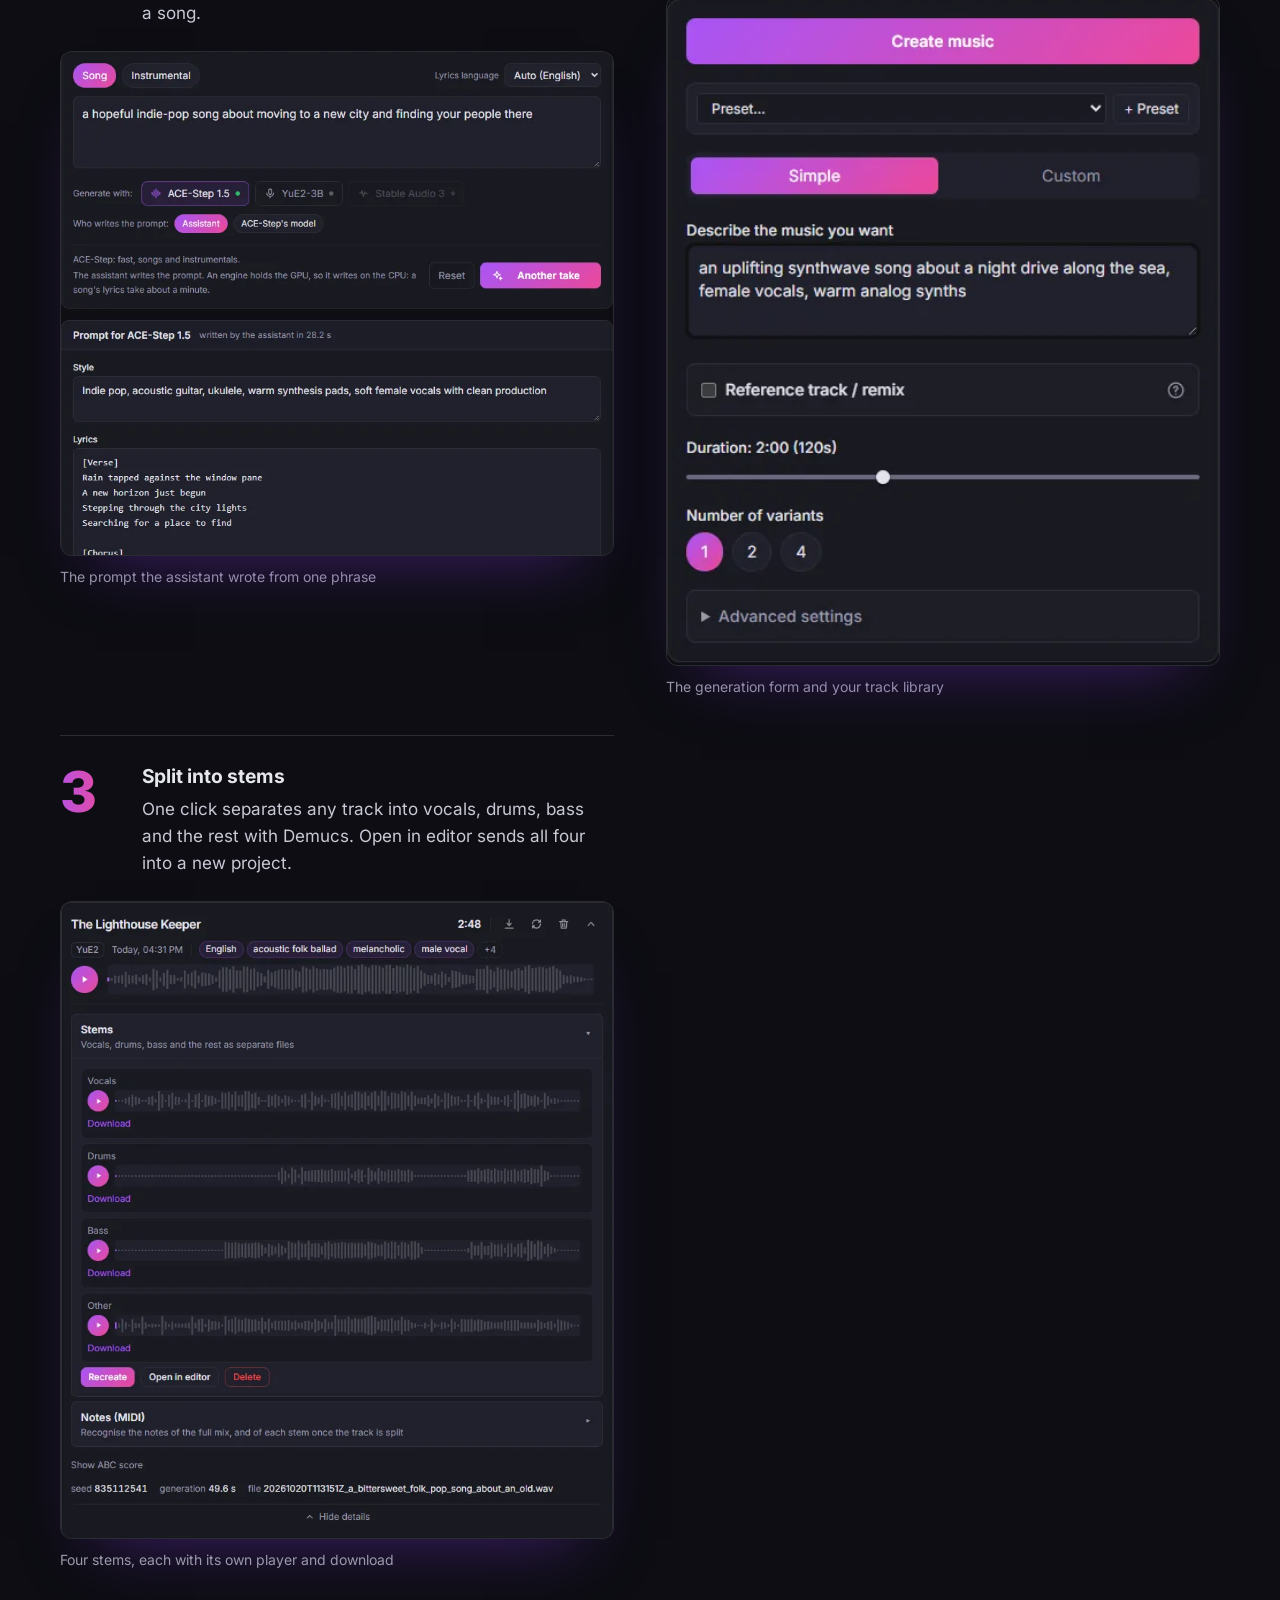
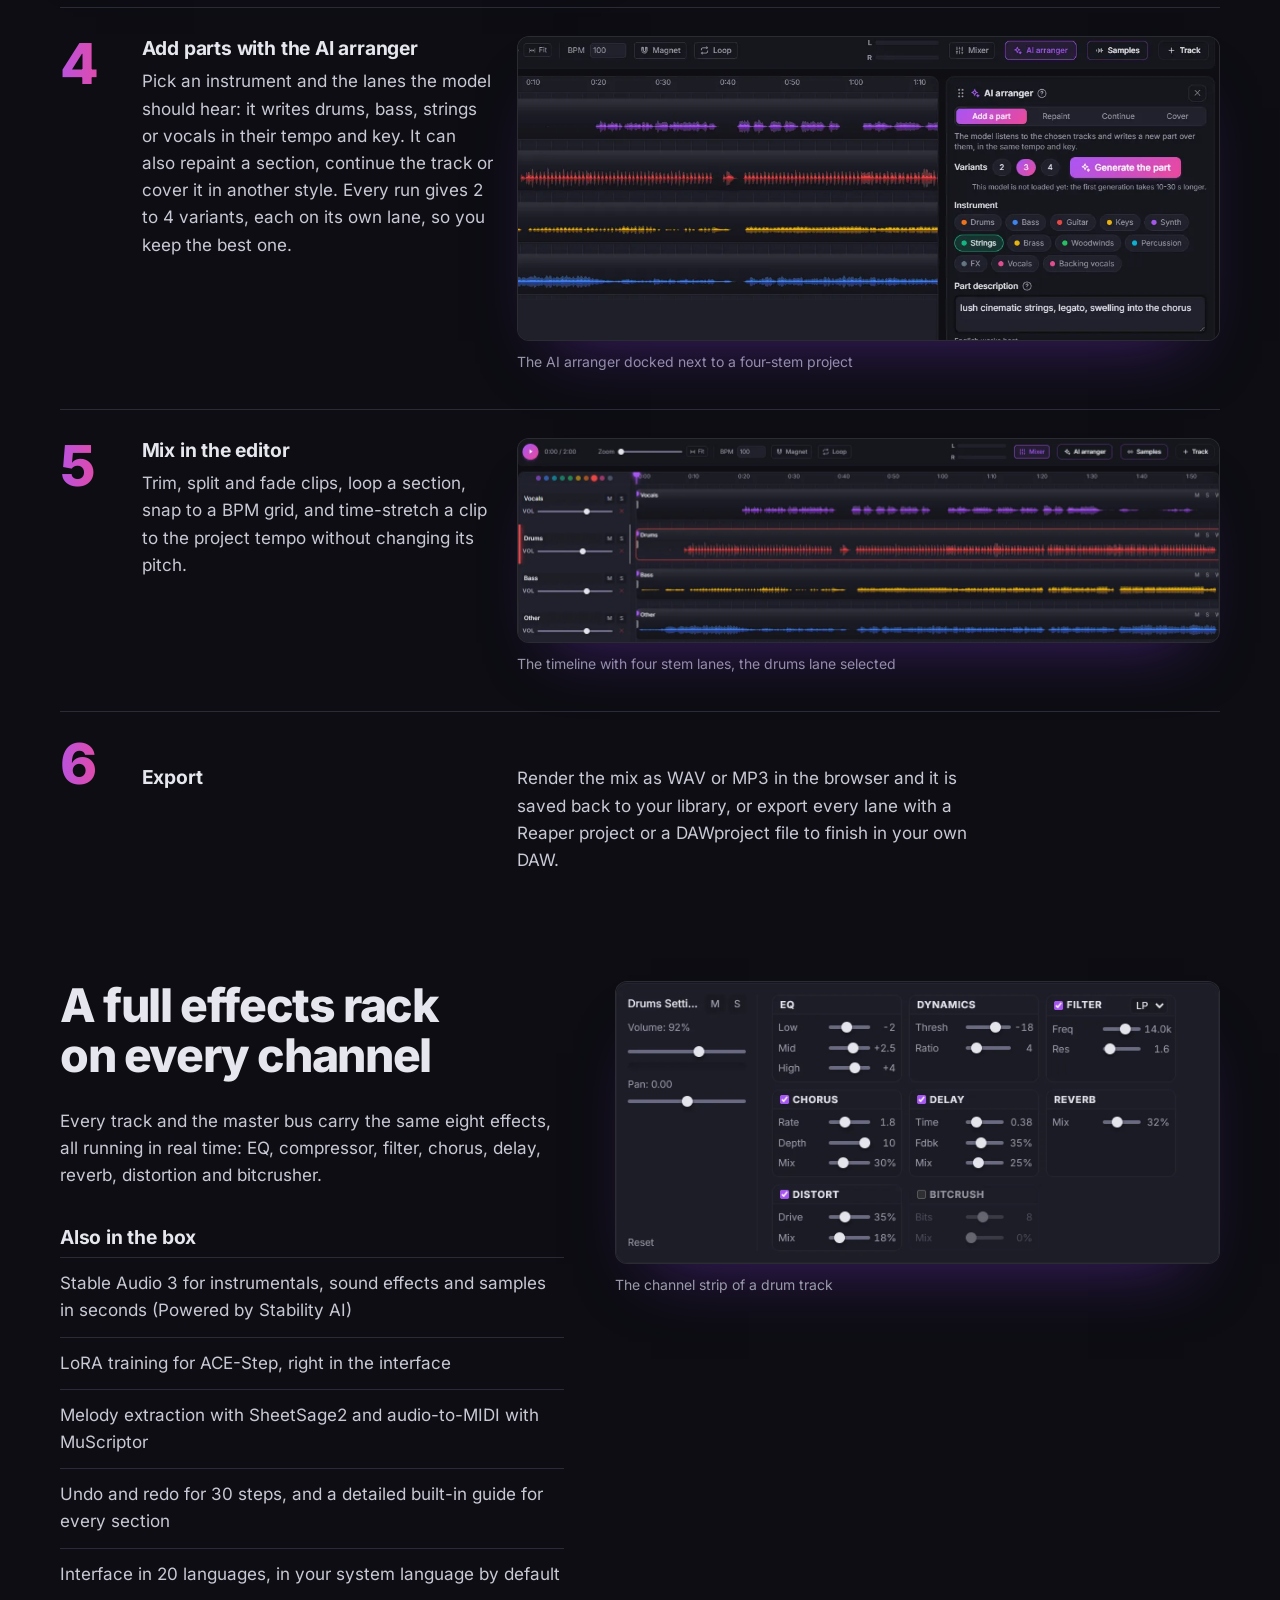
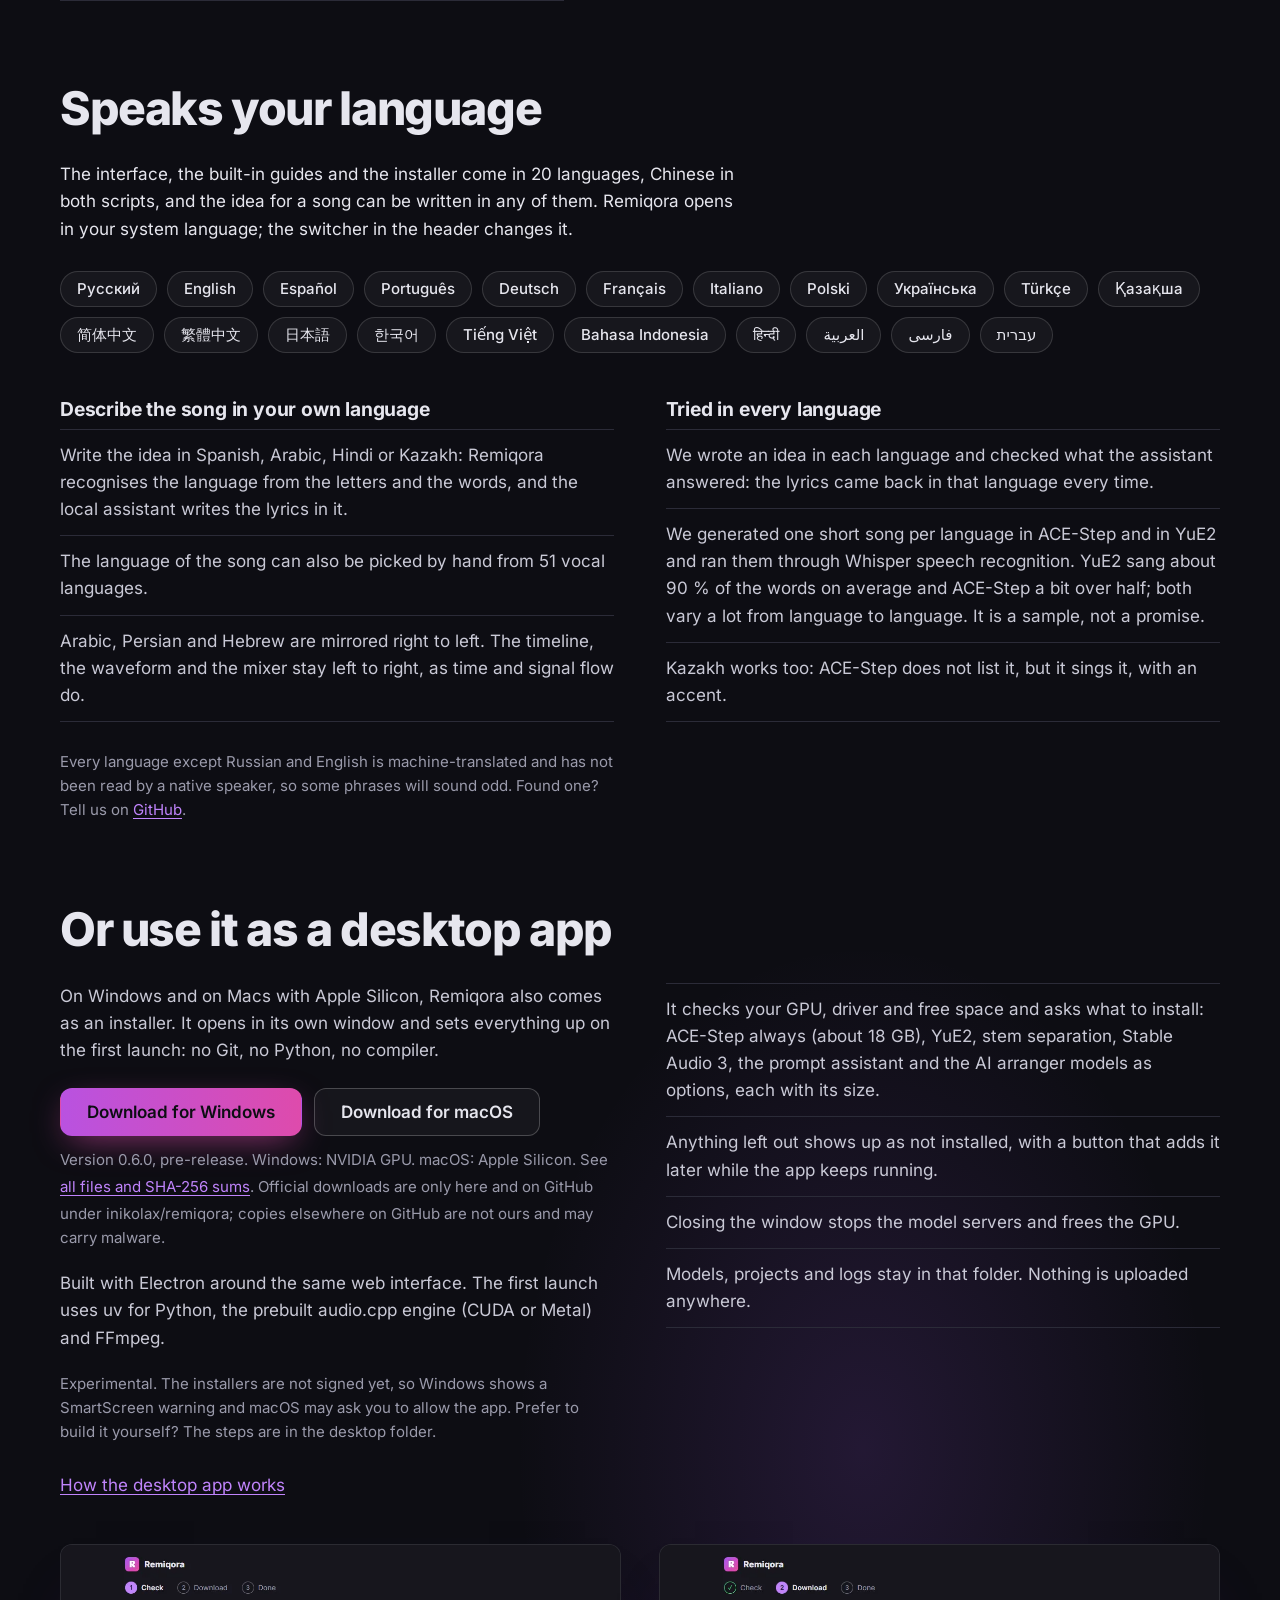
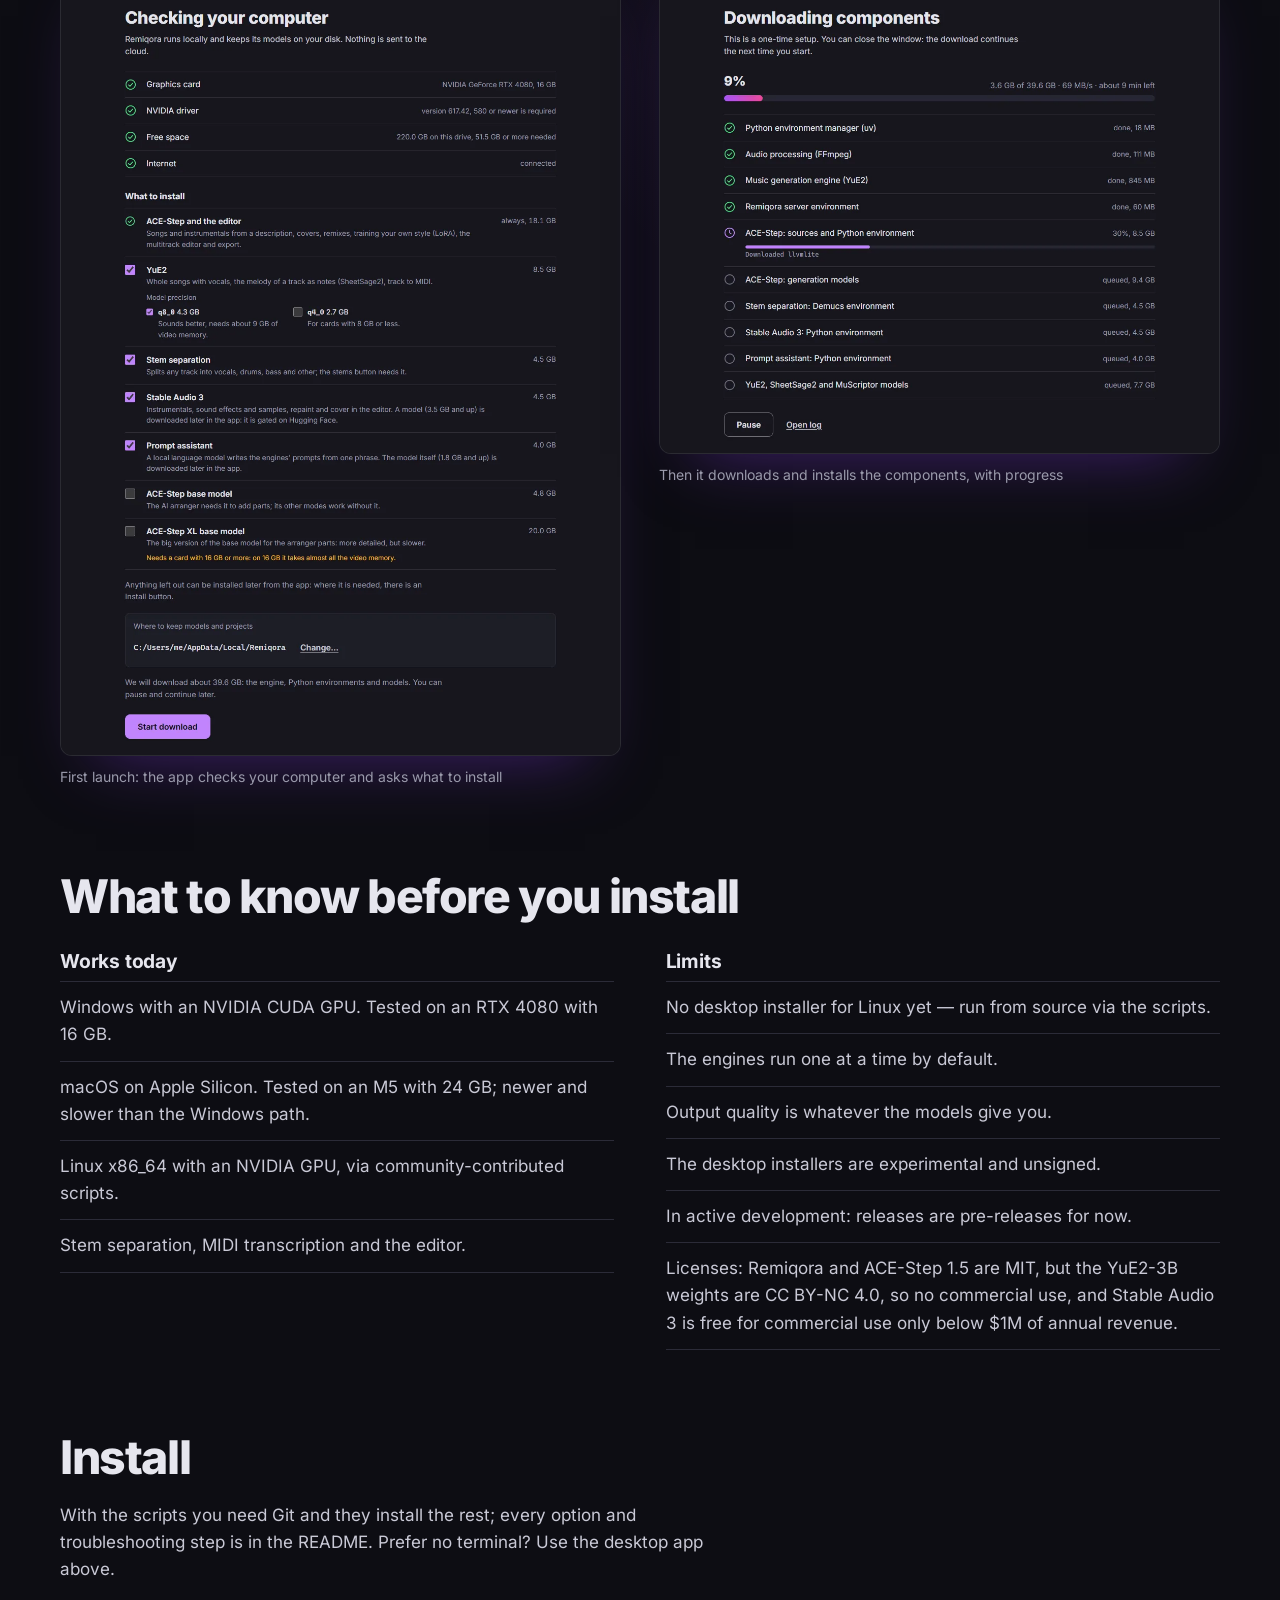
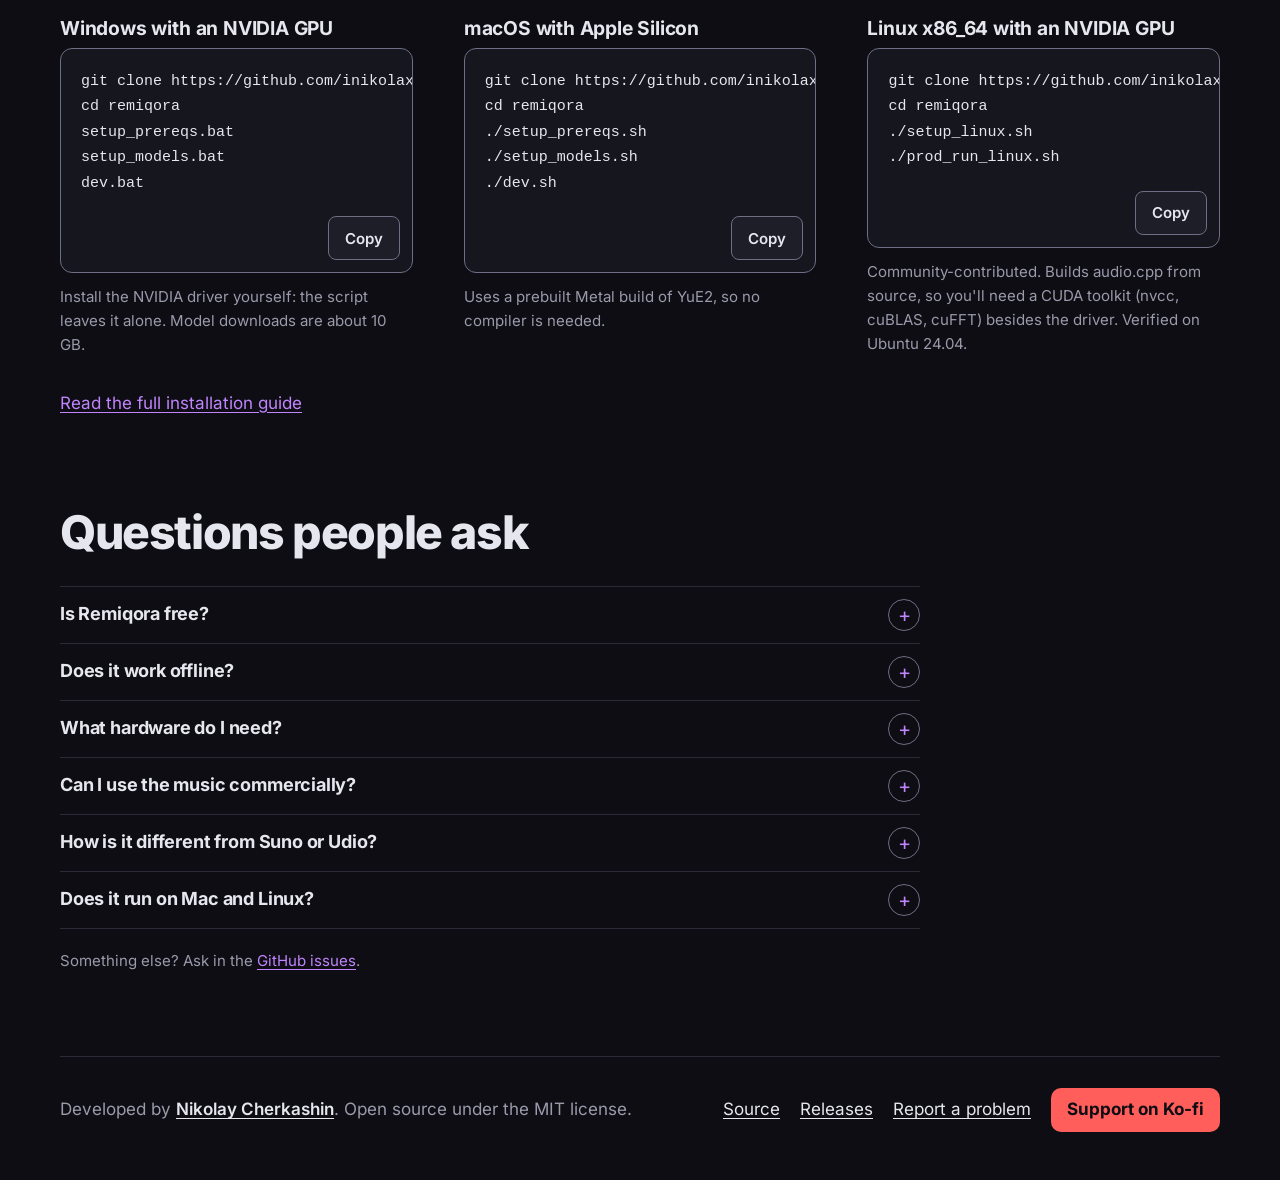
==== commit f2b48136: "Remiqora 0.6.0: the download links and the version" ====
--- a/index.html
+++ b/index.html
@@ -32,7 +32,7 @@
 <meta name="twitter:image:alt" content="Remiqora: the headline Made with AI. Made by you. next to the multitrack editor with the AI arranger, the effects rack and the stem panel.">
 <link rel="icon" href="assets/favicon.svg" type="image/svg+xml">
 <link rel="preload" href="screenshots/en/14-ai-arranger.webp" as="image" type="image/webp" fetchpriority="high">
-<script type="application/ld+json">{"@context":"https://schema.org","@graph":[{"@type":"WebSite","@id":"https://remiqora.com/#website","url":"https://remiqora.com/","name":"Remiqora","inLanguage":["en","ru"],"publisher":{"@id":"https://remiqora.com/#author"}},{"@type":"WebPage","@id":"https://remiqora.com/#webpage","url":"https://remiqora.com/","name":"Remiqora: local AI music generator with stems and a DAW","description":"Open-source AI music studio on your own GPU: songs from one phrase with ACE-Step, YuE2 and Stable Audio 3, stems, an AI arranger and a multitrack editor.","inLanguage":"en","isPartOf":{"@id":"https://remiqora.com/#website"},"about":{"@id":"https://remiqora.com/#app"},"author":{"@id":"https://remiqora.com/#author"},"primaryImageOfPage":{"@type":"ImageObject","url":"https://remiqora.com/social-preview.png","width":1280,"height":640}},{"@type":"SoftwareApplication","@id":"https://remiqora.com/#app","name":"Remiqora","url":"https://remiqora.com/","description":"Open-source AI music studio on your own GPU: songs from one phrase with ACE-Step, YuE2 and Stable Audio 3, stems, an AI arranger and a multitrack editor.","inLanguage":"en","applicationCategory":"MultimediaApplication","applicationSubCategory":"Music production","operatingSystem":"Windows, macOS, Linux","softwareRequirements":"Windows or Linux with an NVIDIA CUDA GPU, or macOS on Apple Silicon","featureList":["Text-to-music generation with ACE-Step 1.5, YuE2-3B and Stable Audio 3","From an idea: a local language model writes the prompt from one phrase","Instrumentals, sound effects and samples with Stable Audio 3","Stem separation with Demucs","Melody extraction and audio-to-MIDI transcription","Multitrack editor in the browser with an effects rack on every channel","AI arranger that adds drums, bass, strings and other parts to a track","LoRA training for ACE-Step","WAV and MP3 export, or stems with a Reaper project or DAWproject","Interface in 20 languages, and From an idea in any of them"],"softwareVersion":"0.5.1","downloadUrl":"https://github.com/inikolax/remiqora/releases/tag/v0.5.1","memoryRequirements":"NVIDIA GPU with 8 GB of video memory or more (16 GB tested), or Apple Silicon (24 GB tested)","storageRequirements":"18 GB to 80 GB, depending on the models chosen at install","video":{"@id":"https://remiqora.com/#demo"},"image":"https://remiqora.com/social-preview.png","screenshot":["https://remiqora.com/screenshots/en/14-ai-arranger.png","https://remiqora.com/screenshots/en/08-editor-with-clip.png","https://remiqora.com/screenshots/en/05-stems-panel.png","https://remiqora.com/screenshots/en/10-editor-effects.png","https://remiqora.com/screenshots/en/02-ace-step.png"],"isAccessibleForFree":true,"offers":{"@type":"Offer","price":"0","priceCurrency":"USD"},"license":"https://github.com/inikolax/remiqora/blob/master/LICENSE","author":{"@id":"https://remiqora.com/#author"},"sameAs":["https://github.com/inikolax/remiqora"]},{"@type":"VideoObject","@id":"https://remiqora.com/#demo","name":"Remiqora: a local AI music studio (ACE-Step + YuE2, stems, MIDI, built-in DAW)","description":"Open-source AI music studio on your own GPU: songs from one phrase with ACE-Step, YuE2 and Stable Audio 3, stems, an AI arranger and a multitrack editor.","thumbnailUrl":"https://i.ytimg.com/vi/uV-fbgu4Nf8/hqdefault.jpg","uploadDate":"2026-09-21T01:46:08-07:00","duration":"PT1M5S","contentUrl":"https://www.youtube.com/watch?v=uV-fbgu4Nf8","embedUrl":"https://www.youtube.com/embed/uV-fbgu4Nf8"},{"@type":"FAQPage","@id":"https://remiqora.com/#faq","inLanguage":"en","isPartOf":{"@id":"https://remiqora.com/#webpage"},"mainEntity":[{"@type":"Question","name":"Is Remiqora free?","acceptedAnswer":{"@type":"Answer","text":"Yes. It is open source under the MIT license, with no account, no subscription and no limit on how many tracks you generate. It runs on your own hardware, so the only cost is your electricity."}},{"@type":"Question","name":"Does it work offline?","acceptedAnswer":{"@type":"Answer","text":"After the one-time download of the models, yes: generation, stem separation, the AI arranger and the editor all run on your computer without an internet connection. Remiqora has no telemetry of its own, and your prompts and tracks never leave your machine."}},{"@type":"Question","name":"What hardware do I need?","acceptedAnswer":{"@type":"Answer","text":"Windows or Linux with an NVIDIA GPU, or a Mac with Apple Silicon. It is tested on an RTX 4080 with 16 GB and on an M5 Mac with 24 GB. YuE2 has a q4_0 build for cards with 8 GB, its q8_0 build wants about 9 GB, and the optional XL base model needs 16 GB. Plan for 18 GB of disk for ACE-Step alone and up to about 80 GB for everything, Stable Audio 3 and the prompt assistant included."}},{"@type":"Question","name":"Can I use the music commercially?","acceptedAnswer":{"@type":"Answer","text":"It depends on the model that made the track. ACE-Step 1.5 is MIT-licensed, and its authors say the music can be used commercially. The YuE2-3B weights are CC BY-NC 4.0, so tracks made with YuE2 are for non-commercial use only. Stable Audio 3 weights are under the Stability AI Community License: commercial use, of the generated audio too, is free for individuals and companies with under $1M in annual revenue after a free registration with Stability AI; above that you need a license from Stability AI. Check the model's current license before you publish, and note that the ACE-Step authors warn about unintentional copyright infringement."}},{"@type":"Question","name":"How is it different from Suno or Udio?","acceptedAnswer":{"@type":"Answer","text":"Suno and Udio are cloud services with their own models. Remiqora runs open models on your computer: no credits, no queue, and nothing is uploaded. Instead of one finished file you get stems, a multitrack editor and an AI arranger, so you can build a song part by part and finish it in your own DAW. The cloud services can still sound more polished in some genres."}},{"@type":"Question","name":"Does it run on Mac and Linux?","acceptedAnswer":{"@type":"Answer","text":"Macs with Apple Silicon get a desktop installer; Intel Macs are not supported. Linux with an NVIDIA GPU runs from source with the setup scripts; there is no Linux installer yet."}}]},{"@type":"Person","@id":"https://remiqora.com/#author","name":"Nikolay Cherkashin","url":"https://github.com/inikolax","sameAs":["https://github.com/inikolax"],"jobTitle":"Developer of Remiqora"}]}</script>
+<script type="application/ld+json">{"@context":"https://schema.org","@graph":[{"@type":"WebSite","@id":"https://remiqora.com/#website","url":"https://remiqora.com/","name":"Remiqora","inLanguage":["en","ru"],"publisher":{"@id":"https://remiqora.com/#author"}},{"@type":"WebPage","@id":"https://remiqora.com/#webpage","url":"https://remiqora.com/","name":"Remiqora: local AI music generator with stems and a DAW","description":"Open-source AI music studio on your own GPU: songs from one phrase with ACE-Step, YuE2 and Stable Audio 3, stems, an AI arranger and a multitrack editor.","inLanguage":"en","isPartOf":{"@id":"https://remiqora.com/#website"},"about":{"@id":"https://remiqora.com/#app"},"author":{"@id":"https://remiqora.com/#author"},"primaryImageOfPage":{"@type":"ImageObject","url":"https://remiqora.com/social-preview.png","width":1280,"height":640}},{"@type":"SoftwareApplication","@id":"https://remiqora.com/#app","name":"Remiqora","url":"https://remiqora.com/","description":"Open-source AI music studio on your own GPU: songs from one phrase with ACE-Step, YuE2 and Stable Audio 3, stems, an AI arranger and a multitrack editor.","inLanguage":"en","applicationCategory":"MultimediaApplication","applicationSubCategory":"Music production","operatingSystem":"Windows, macOS, Linux","softwareRequirements":"Windows or Linux with an NVIDIA CUDA GPU, or macOS on Apple Silicon","featureList":["Text-to-music generation with ACE-Step 1.5, YuE2-3B and Stable Audio 3","From an idea: a local language model writes the prompt from one phrase","Instrumentals, sound effects and samples with Stable Audio 3","Stem separation with Demucs","Melody extraction and audio-to-MIDI transcription","Multitrack editor in the browser with an effects rack on every channel","AI arranger that adds drums, bass, strings and other parts to a track","LoRA training for ACE-Step","WAV and MP3 export, or stems with a Reaper project or DAWproject","Interface in 20 languages, and From an idea in any of them"],"softwareVersion":"0.6.0","downloadUrl":"https://github.com/inikolax/remiqora/releases/tag/v0.6.0","memoryRequirements":"NVIDIA GPU with 8 GB of video memory or more (16 GB tested), or Apple Silicon (24 GB tested)","storageRequirements":"18 GB to 80 GB, depending on the models chosen at install","video":{"@id":"https://remiqora.com/#demo"},"image":"https://remiqora.com/social-preview.png","screenshot":["https://remiqora.com/screenshots/en/14-ai-arranger.png","https://remiqora.com/screenshots/en/08-editor-with-clip.png","https://remiqora.com/screenshots/en/05-stems-panel.png","https://remiqora.com/screenshots/en/10-editor-effects.png","https://remiqora.com/screenshots/en/02-ace-step.png"],"isAccessibleForFree":true,"offers":{"@type":"Offer","price":"0","priceCurrency":"USD"},"license":"https://github.com/inikolax/remiqora/blob/master/LICENSE","author":{"@id":"https://remiqora.com/#author"},"sameAs":["https://github.com/inikolax/remiqora"]},{"@type":"VideoObject","@id":"https://remiqora.com/#demo","name":"Remiqora: a local AI music studio (ACE-Step + YuE2, stems, MIDI, built-in DAW)","description":"Open-source AI music studio on your own GPU: songs from one phrase with ACE-Step, YuE2 and Stable Audio 3, stems, an AI arranger and a multitrack editor.","thumbnailUrl":"https://i.ytimg.com/vi/uV-fbgu4Nf8/hqdefault.jpg","uploadDate":"2026-09-21T01:46:08-07:00","duration":"PT1M5S","contentUrl":"https://www.youtube.com/watch?v=uV-fbgu4Nf8","embedUrl":"https://www.youtube.com/embed/uV-fbgu4Nf8"},{"@type":"FAQPage","@id":"https://remiqora.com/#faq","inLanguage":"en","isPartOf":{"@id":"https://remiqora.com/#webpage"},"mainEntity":[{"@type":"Question","name":"Is Remiqora free?","acceptedAnswer":{"@type":"Answer","text":"Yes. It is open source under the MIT license, with no account, no subscription and no limit on how many tracks you generate. It runs on your own hardware, so the only cost is your electricity."}},{"@type":"Question","name":"Does it work offline?","acceptedAnswer":{"@type":"Answer","text":"After the one-time download of the models, yes: generation, stem separation, the AI arranger and the editor all run on your computer without an internet connection. Remiqora has no telemetry of its own, and your prompts and tracks never leave your machine."}},{"@type":"Question","name":"What hardware do I need?","acceptedAnswer":{"@type":"Answer","text":"Windows or Linux with an NVIDIA GPU, or a Mac with Apple Silicon. It is tested on an RTX 4080 with 16 GB and on an M5 Mac with 24 GB. YuE2 has a q4_0 build for cards with 8 GB, its q8_0 build wants about 9 GB, and the optional XL base model needs 16 GB. Plan for 18 GB of disk for ACE-Step alone and up to about 80 GB for everything, Stable Audio 3 and the prompt assistant included."}},{"@type":"Question","name":"Can I use the music commercially?","acceptedAnswer":{"@type":"Answer","text":"It depends on the model that made the track. ACE-Step 1.5 is MIT-licensed, and its authors say the music can be used commercially. The YuE2-3B weights are CC BY-NC 4.0, so tracks made with YuE2 are for non-commercial use only. Stable Audio 3 weights are under the Stability AI Community License: commercial use, of the generated audio too, is free for individuals and companies with under $1M in annual revenue after a free registration with Stability AI; above that you need a license from Stability AI. Check the model's current license before you publish, and note that the ACE-Step authors warn about unintentional copyright infringement."}},{"@type":"Question","name":"How is it different from Suno or Udio?","acceptedAnswer":{"@type":"Answer","text":"Suno and Udio are cloud services with their own models. Remiqora runs open models on your computer: no credits, no queue, and nothing is uploaded. Instead of one finished file you get stems, a multitrack editor and an AI arranger, so you can build a song part by part and finish it in your own DAW. The cloud services can still sound more polished in some genres."}},{"@type":"Question","name":"Does it run on Mac and Linux?","acceptedAnswer":{"@type":"Answer","text":"Macs with Apple Silicon get a desktop installer; Intel Macs are not supported. Linux with an NVIDIA GPU runs from source with the setup scripts; there is no Linux installer yet."}}]},{"@type":"Person","@id":"https://remiqora.com/#author","name":"Nikolay Cherkashin","url":"https://github.com/inikolax","sameAs":["https://github.com/inikolax"],"jobTitle":"Developer of Remiqora"}]}</script>
 <link rel="preload" href="assets/fonts/inter-latin.woff2" as="font" type="font/woff2" crossorigin>
 
 <link rel="stylesheet" href="assets/site.css">
@@ -120,8 +120,8 @@
     <div class="desktop__text">
       <h2>Or use it as a desktop app</h2>
       <p>On Windows and on Macs with Apple Silicon, Remiqora also comes as an installer. It opens in its own window and sets everything up on the first launch: no Git, no Python, no compiler.</p>
-      <p class="actions"><a class="btn btn--primary" href="https://github.com/inikolax/remiqora/releases/download/v0.5.1/Remiqora-Setup-0.5.1.exe">Download for Windows</a><a class="btn" href="https://github.com/inikolax/remiqora/releases/download/v0.5.1/Remiqora-0.5.1-arm64.dmg">Download for macOS</a></p>
-      <p class="note">Version 0.5.1, pre-release. Windows: NVIDIA GPU. macOS: Apple Silicon. See <a href="https://github.com/inikolax/remiqora/releases/tag/v0.5.1">all files and SHA-256 sums</a>. Official downloads are only here and on GitHub under inikolax/remiqora; copies elsewhere on GitHub are not ours and may carry malware.</p>
+      <p class="actions"><a class="btn btn--primary" href="https://github.com/inikolax/remiqora/releases/download/v0.6.0/Remiqora-Setup-0.6.0.exe">Download for Windows</a><a class="btn" href="https://github.com/inikolax/remiqora/releases/download/v0.6.0/Remiqora-0.6.0-arm64.dmg">Download for macOS</a></p>
+      <p class="note">Version 0.6.0, pre-release. Windows: NVIDIA GPU. macOS: Apple Silicon. See <a href="https://github.com/inikolax/remiqora/releases/tag/v0.6.0">all files and SHA-256 sums</a>. Official downloads are only here and on GitHub under inikolax/remiqora; copies elsewhere on GitHub are not ours and may carry malware.</p>
       <ul class="plain"><li>It checks your GPU, driver and free space and asks what to install: ACE-Step always (about 18 GB), YuE2, stem separation, Stable Audio 3, the prompt assistant and the AI arranger models as options, each with its size.</li><li>Anything left out shows up as not installed, with a button that adds it later while the app keeps running.</li><li>Closing the window stops the model servers and frees the GPU.</li><li>Models, projects and logs stay in that folder. Nothing is uploaded anywhere.</li></ul>
       <p>Built with Electron around the same web interface. The first launch uses uv for Python, the prebuilt audio.cpp engine (CUDA or Metal) and FFmpeg.</p>
       <p class="status">Experimental. The installers are not signed yet, so Windows shows a SmartScreen warning and macOS may ask you to allow the app. Prefer to build it yourself? The steps are in the desktop folder.</p>
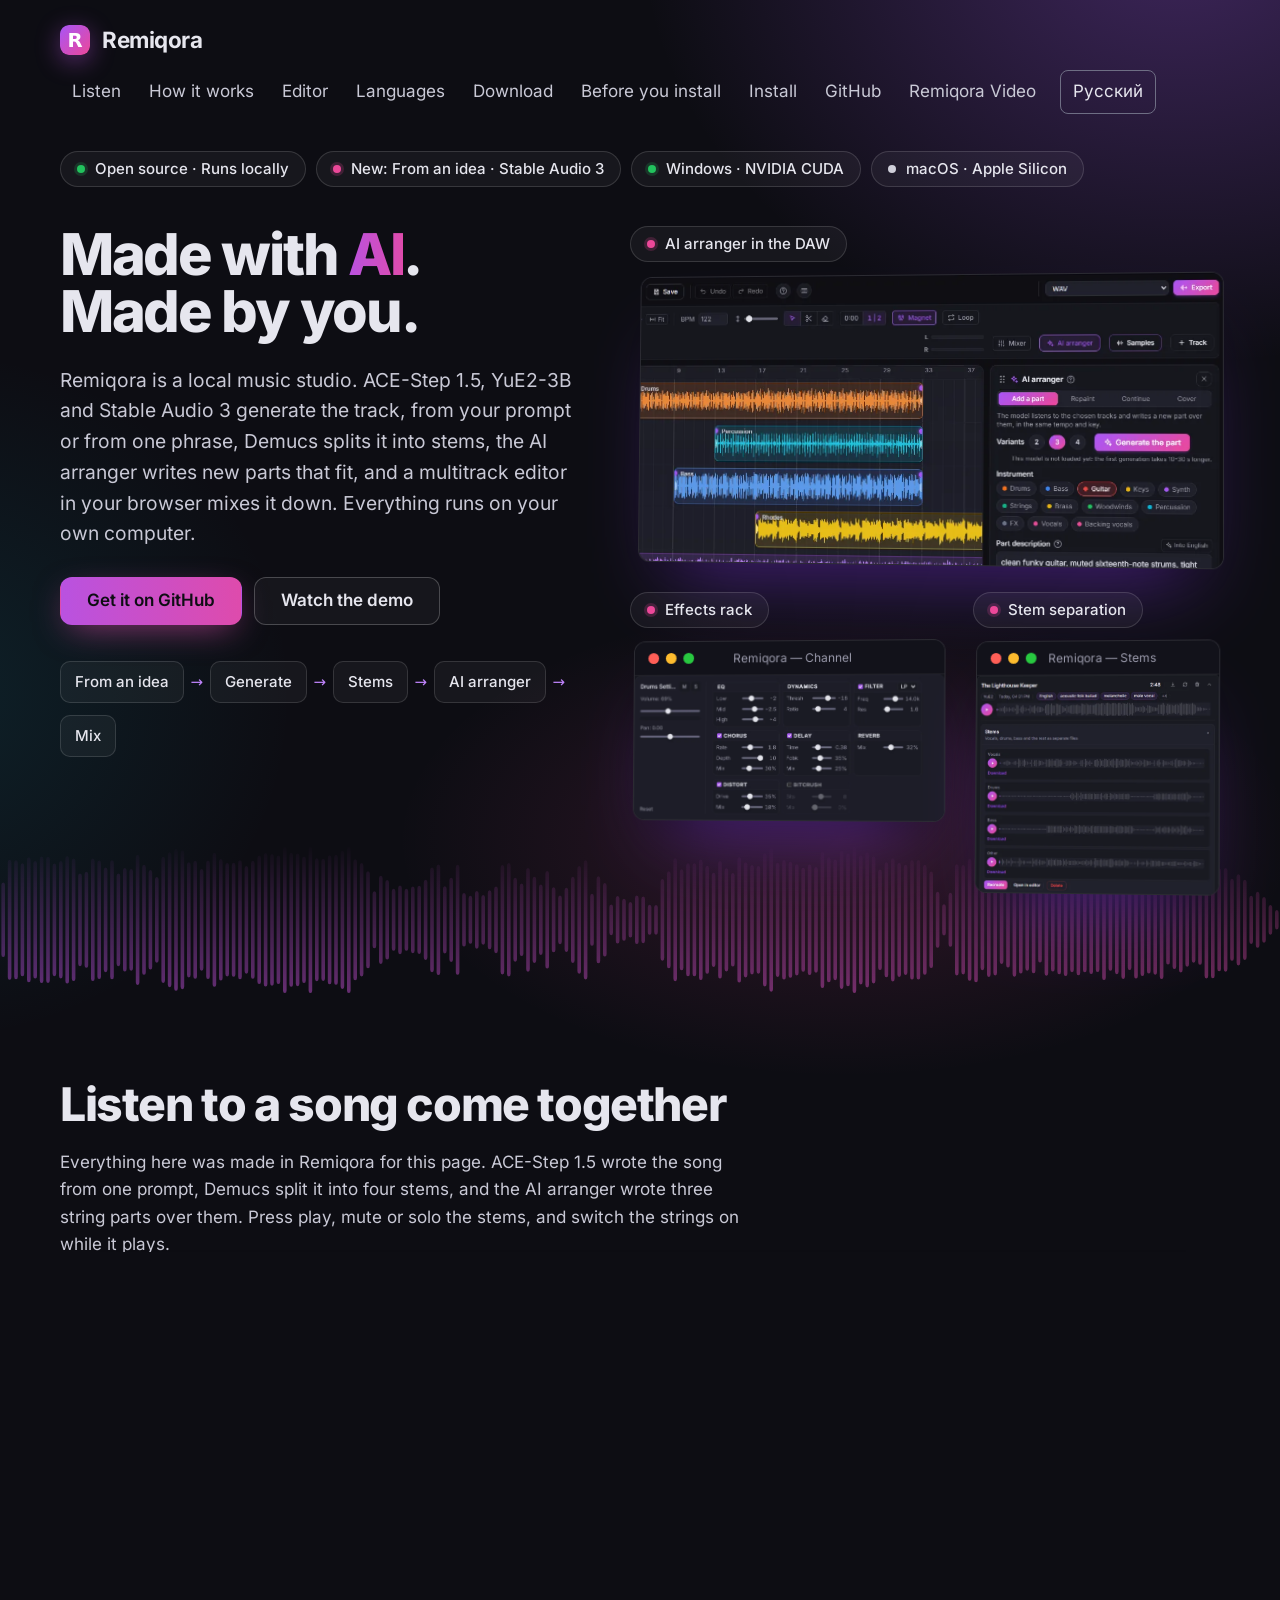
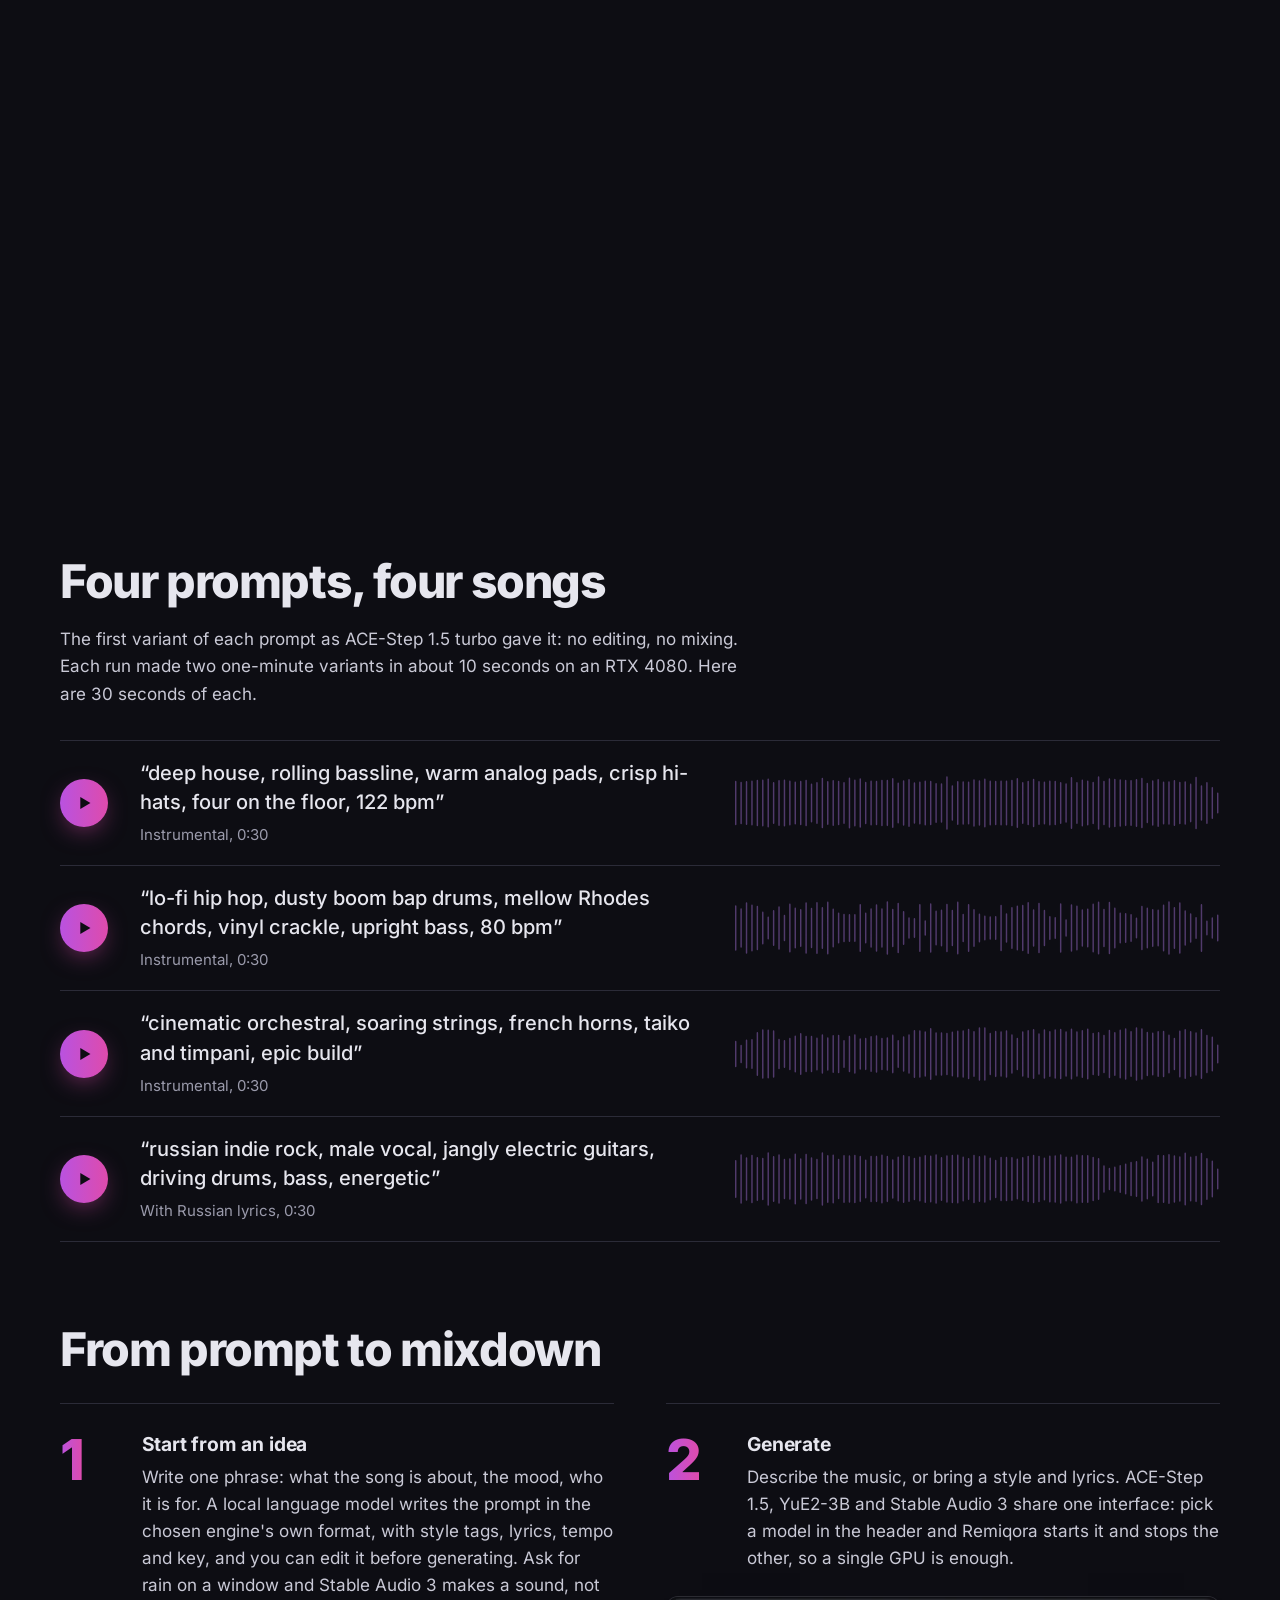
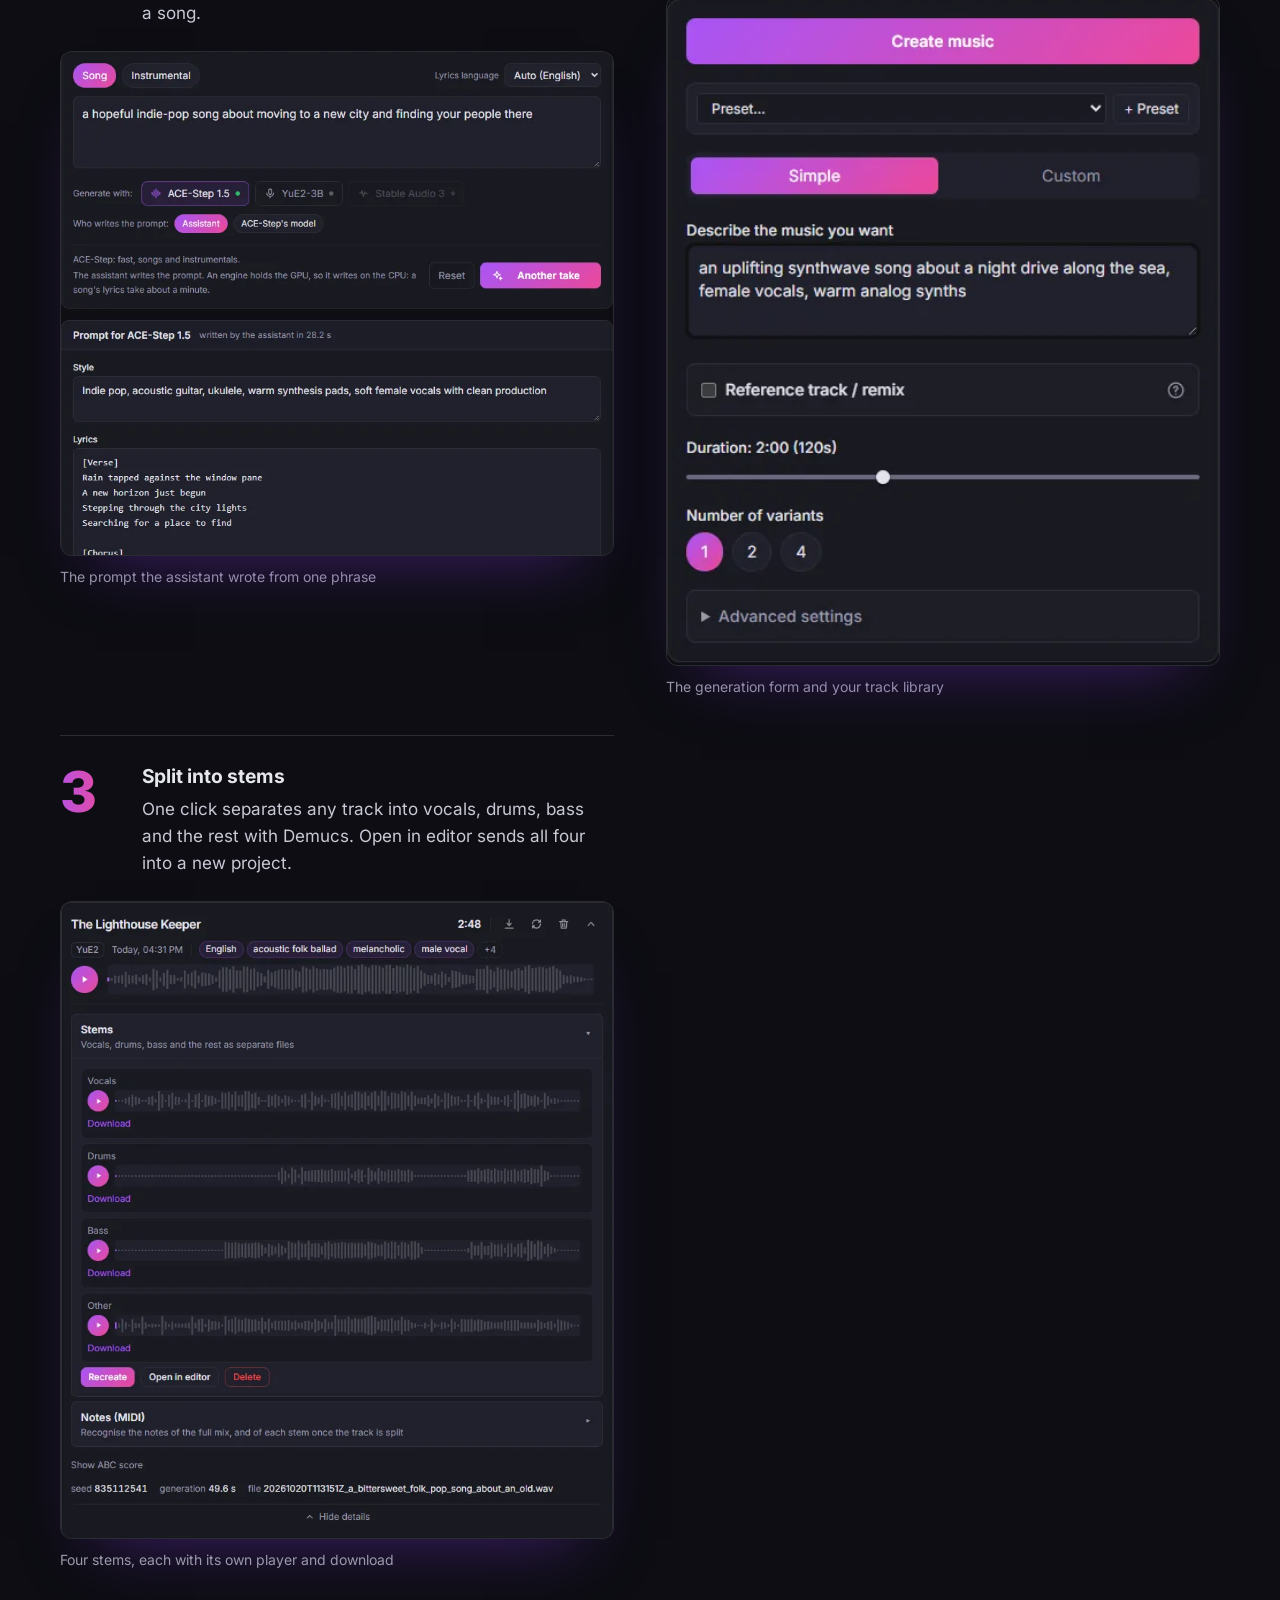
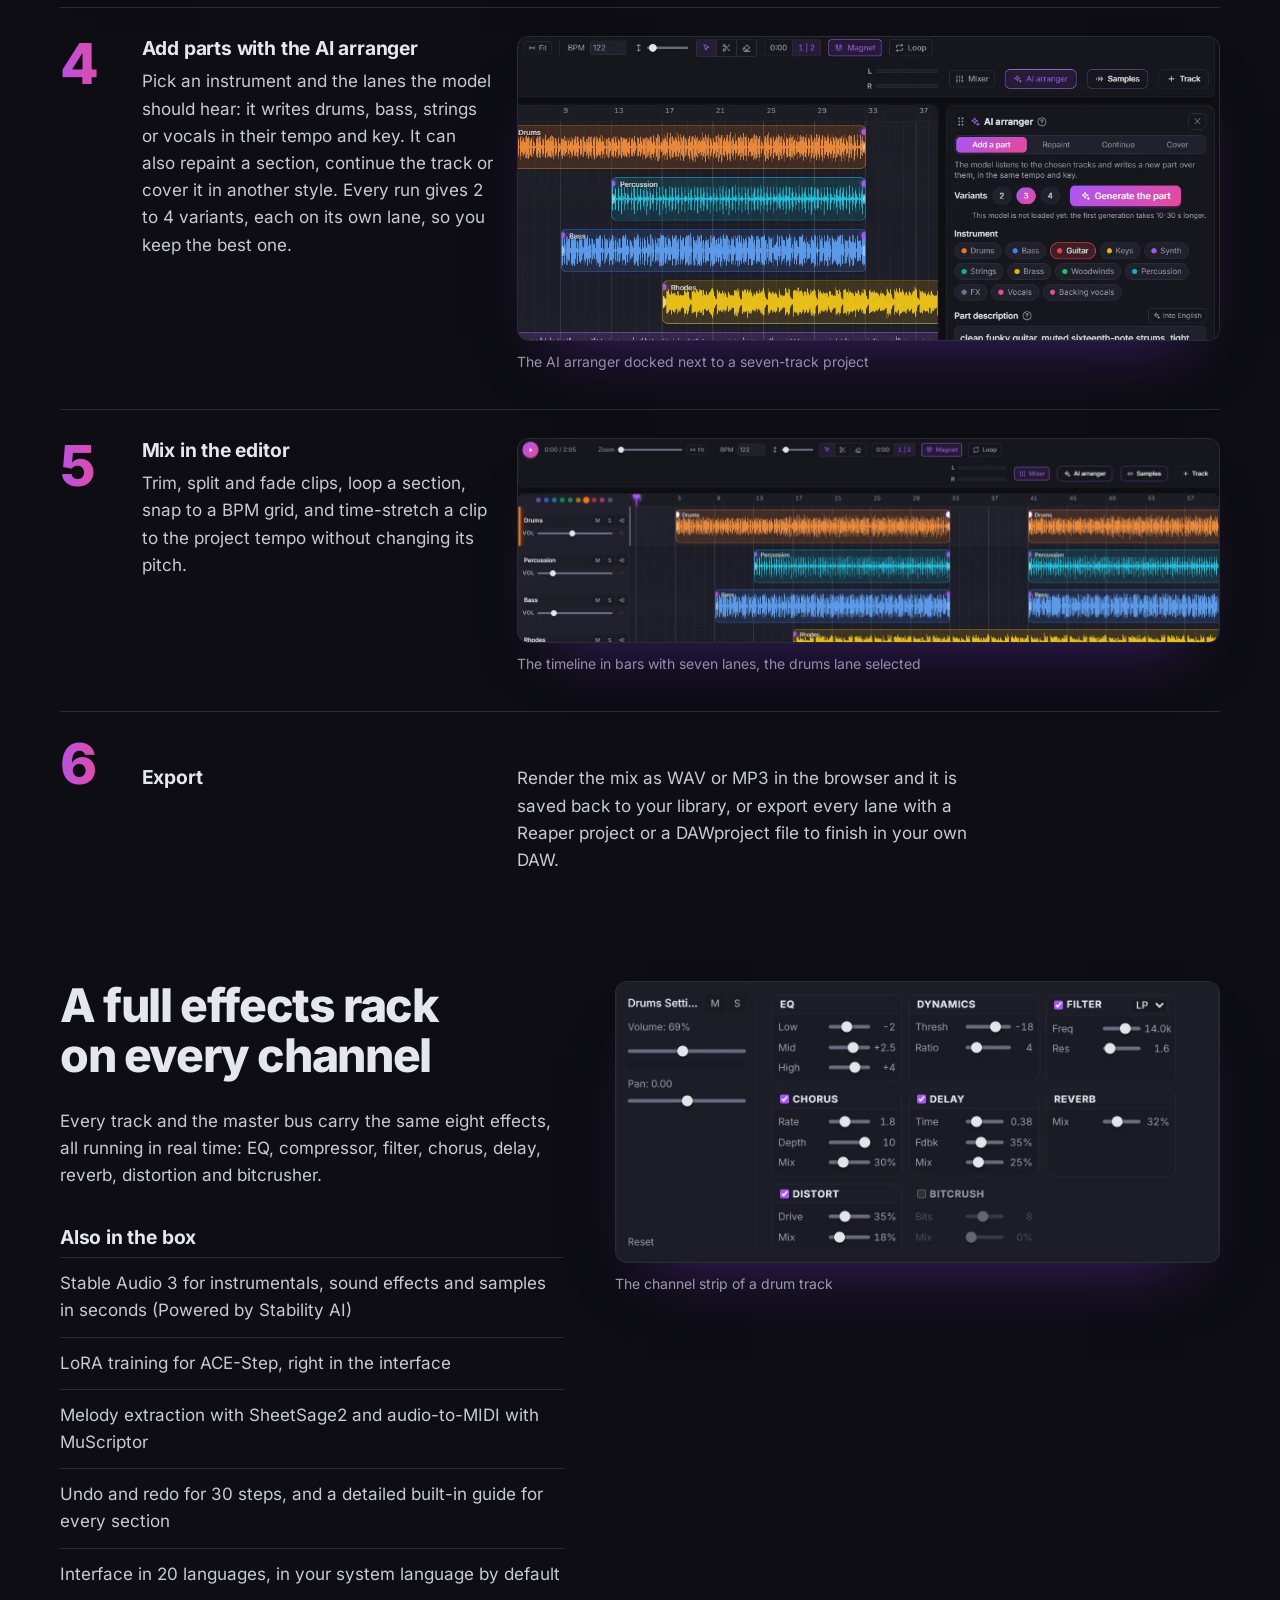
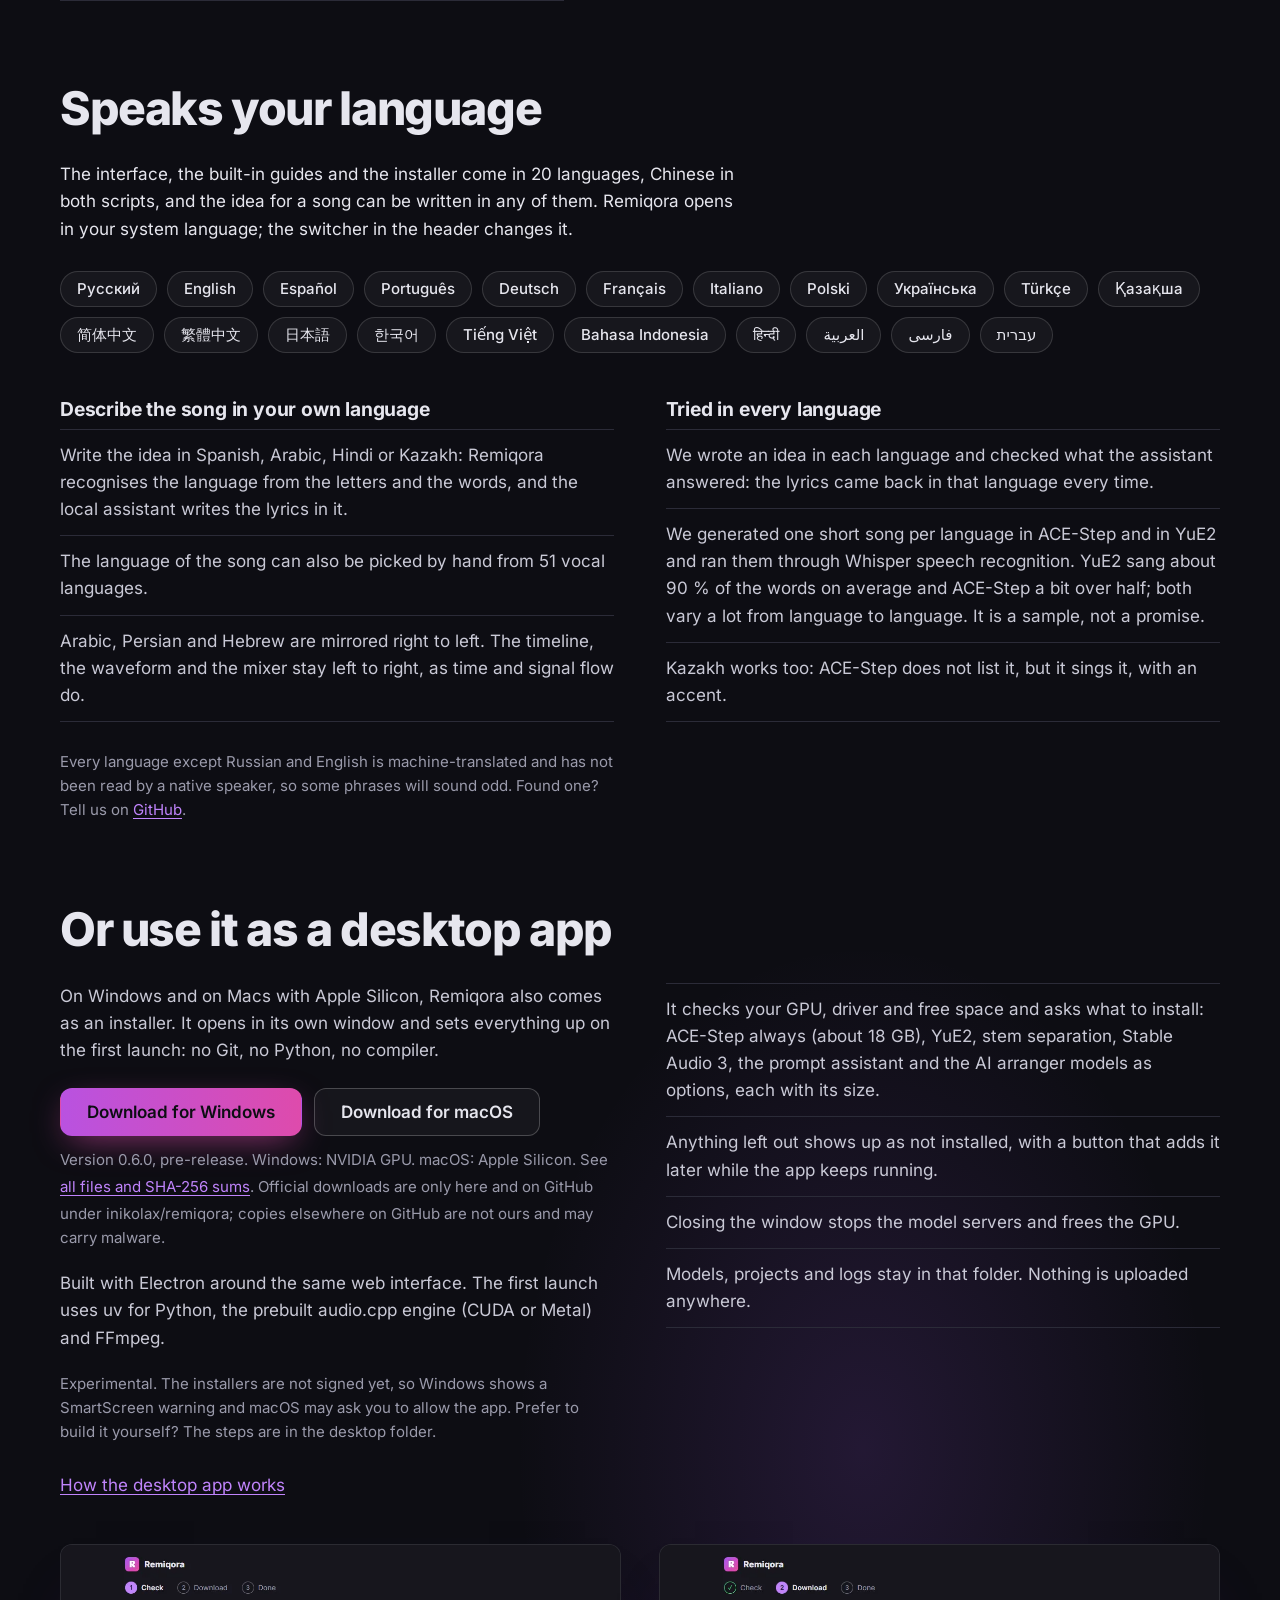
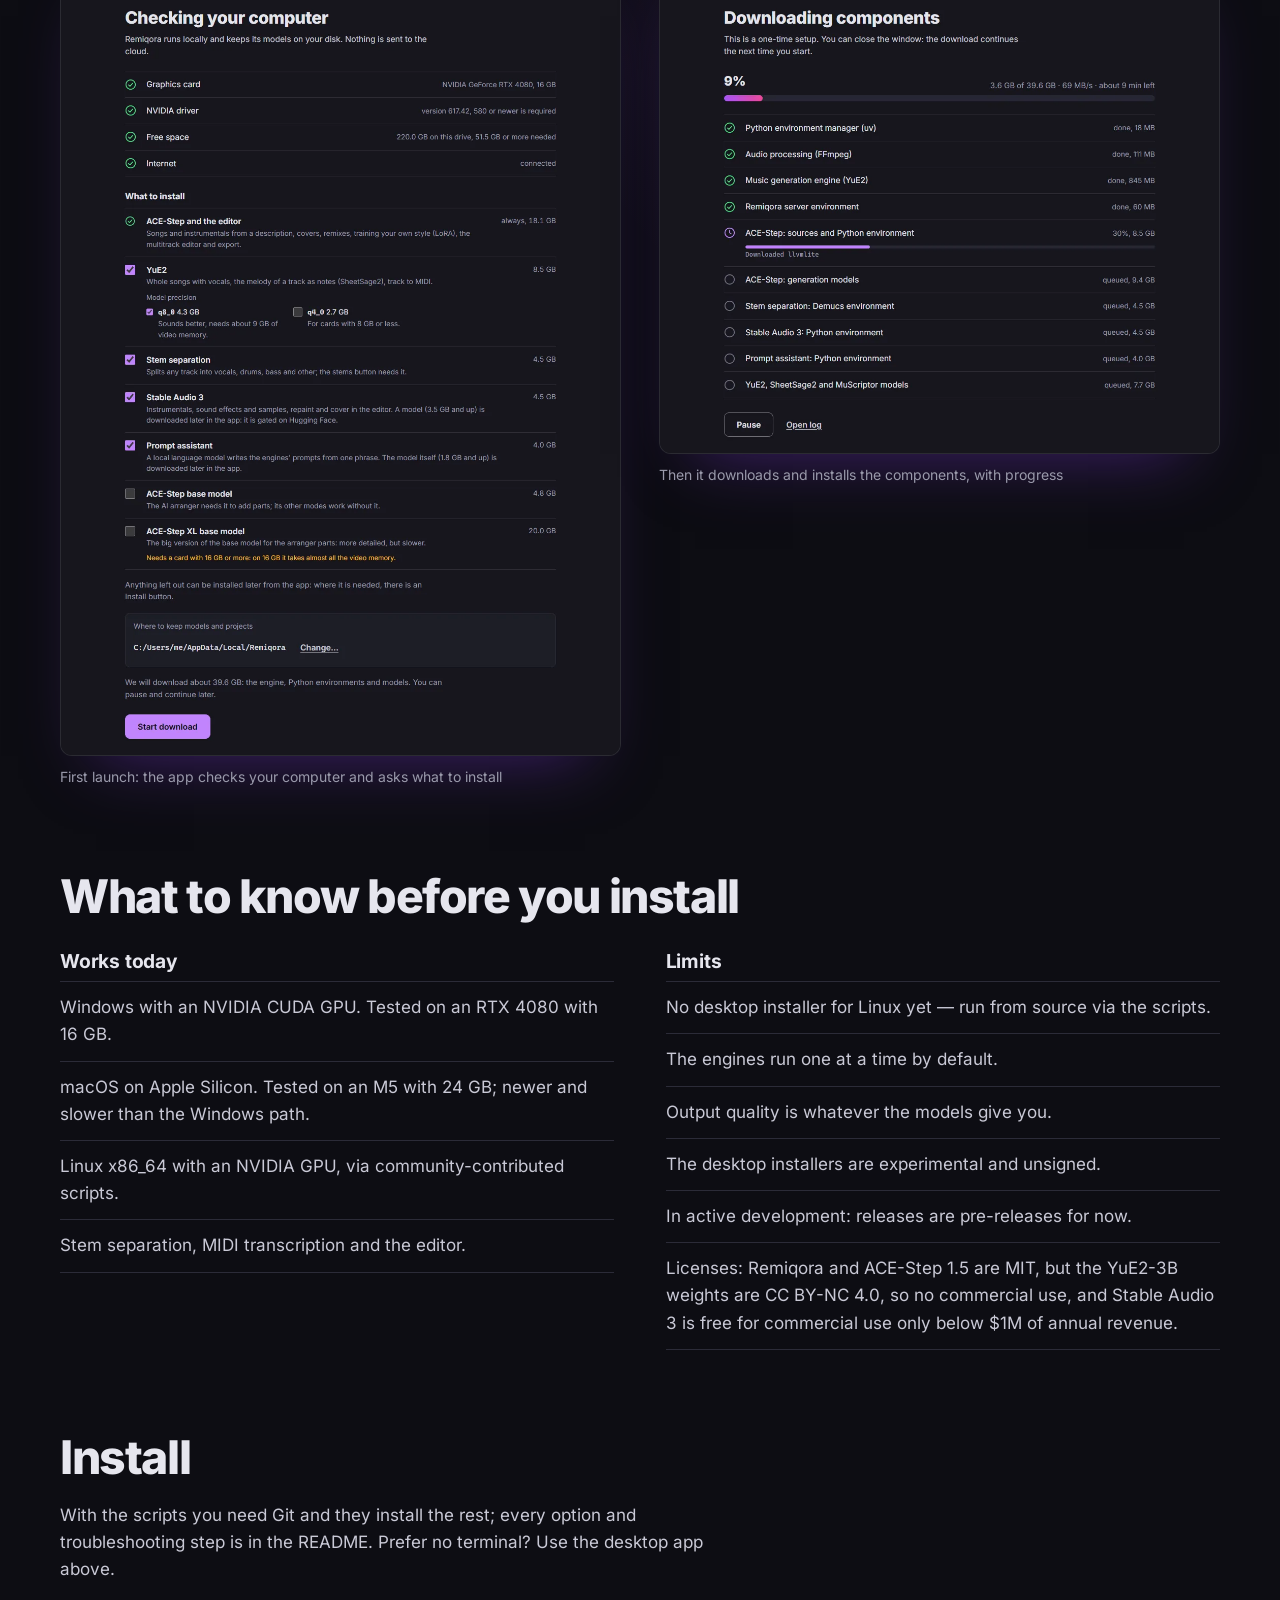
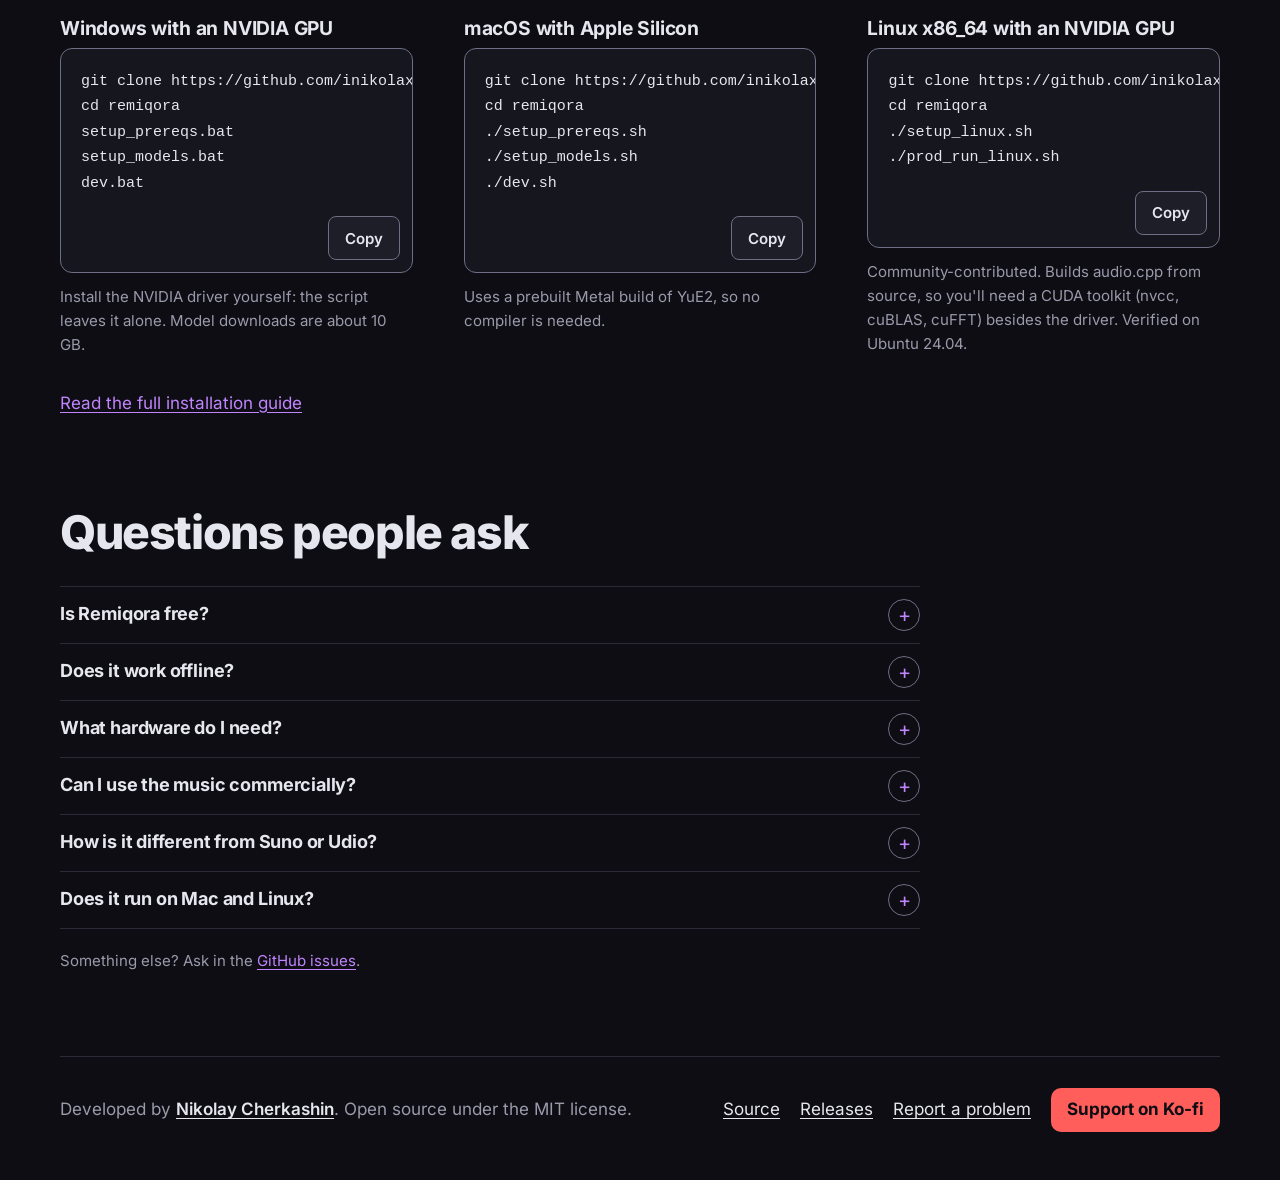
==== commit c731a4e9: "Editor screenshots for 0.6.0" ====
--- a/index.html
+++ b/index.html
@@ -54,7 +54,7 @@
         <p class="actions"><a class="btn btn--primary" href="https://github.com/inikolax/remiqora">Get it on GitHub</a><a class="btn" href="https://www.youtube.com/watch?v=uV-fbgu4Nf8">Watch the demo</a></p>
         <ol class="flow" aria-label="From idea to finished mix"><li>From an idea</li><li>Generate</li><li>Stems</li><li>AI arranger</li><li>Mix</li></ol>
       </div>
-      <div class="hero__art"><figure class="card card--daw"><figcaption class="pill"><span class="dot dot--pink" aria-hidden="true"></span>AI arranger in the DAW</figcaption><div class="win"><div class="win__bar" aria-hidden="true"><i></i><i></i><i></i><span>Remiqora — Editor</span></div><div class="win__body crop" style="aspect-ratio:1085/470"><img src="screenshots/en/14-ai-arranger.webp" width="1440" height="1100" alt="The editor with four stem lanes and the AI arranger panel: Add a part, the instrument chips with Strings picked, a part description and the lanes the model hears" fetchpriority="high" style="width:132.7189%;left:-31.7972%;top:-29.7872%"></div></div></figure><figure class="card card--rack"><figcaption class="pill"><span class="dot dot--pink" aria-hidden="true"></span>Effects rack</figcaption><div class="win"><div class="win__bar" aria-hidden="true"><i></i><i></i><i></i><span>Remiqora — Channel</span></div><div class="win__body"><img class="plain" src="screenshots/en/10-editor-effects.webp" width="1338" height="622" alt="The effects rack of the drums channel with EQ, dynamics, filter, chorus, delay, reverb and distortion switched on"></div></div></figure><figure class="card card--stems"><figcaption class="pill"><span class="dot dot--pink" aria-hidden="true"></span>Stem separation</figcaption><div class="win"><div class="win__bar" aria-hidden="true"><i></i><i></i><i></i><span>Remiqora — Stems</span></div><div class="win__body crop" style="aspect-ratio:728/648"><img src="screenshots/en/05-stems-panel.webp" width="728" height="838" alt="The stems panel: vocals, drums, bass and other, with Recreate, Open in editor and Delete" loading="lazy" style="width:100.0000%;left:0.0000%;top:0.0000%"></div></div></figure></div>
+      <div class="hero__art"><figure class="card card--daw"><figcaption class="pill"><span class="dot dot--pink" aria-hidden="true"></span>AI arranger in the DAW</figcaption><div class="win"><div class="win__bar" aria-hidden="true"><i></i><i></i><i></i><span>Remiqora — Editor</span></div><div class="win__body crop" style="aspect-ratio:1085/470"><img src="screenshots/en/14-ai-arranger.webp" width="1440" height="1100" alt="The editor with seven lanes and the AI arranger panel: Add a part, the instrument chips with Guitar picked, a part description, the lanes the model hears and D Dorian as the key" fetchpriority="high" style="width:132.7189%;left:-31.7972%;top:-29.7872%"></div></div></figure><figure class="card card--rack"><figcaption class="pill"><span class="dot dot--pink" aria-hidden="true"></span>Effects rack</figcaption><div class="win"><div class="win__bar" aria-hidden="true"><i></i><i></i><i></i><span>Remiqora — Channel</span></div><div class="win__body"><img class="plain" src="screenshots/en/10-editor-effects.webp" width="1338" height="622" alt="The effects rack of the drums channel with EQ, dynamics, filter, chorus, delay, reverb and distortion switched on"></div></div></figure><figure class="card card--stems"><figcaption class="pill"><span class="dot dot--pink" aria-hidden="true"></span>Stem separation</figcaption><div class="win"><div class="win__bar" aria-hidden="true"><i></i><i></i><i></i><span>Remiqora — Stems</span></div><div class="win__body crop" style="aspect-ratio:728/648"><img src="screenshots/en/05-stems-panel.webp" width="728" height="838" alt="The stems panel: vocals, drums, bass and other, with Recreate, Open in editor and Delete" loading="lazy" style="width:100.0000%;left:0.0000%;top:0.0000%"></div></div></figure></div>
       </div>
     </div>
     <svg class="hero__bars" viewBox="0 0 1200 100" preserveAspectRatio="none" aria-hidden="true" focusable="false"><defs><linearGradient id="bars" x1="0" x2="1"><stop offset="0" stop-color="#b952e0"/><stop offset="1" stop-color="#de4bac"/></linearGradient></defs><path d="M3.0 27.4V72.6M9.0 12.6V87.4M15.0 13.0V87.0M21.0 14.9V85.1M27.0 11.0V89.0M33.0 13.4V86.6M39.0 10.5V89.5M45.0 10.6V89.4M51.0 15.0V85.0M57.0 13.5V86.5M63.0 10.2V89.8M69.0 11.8V88.2M75.0 21.5V78.5M81.0 20.4V79.6M87.0 11.8V88.2M93.0 13.1V86.9M99.0 17.6V82.4M105.0 13.0V87.0M111.0 21.5V78.5M117.0 18.0V82.0M123.0 18.6V81.4M129.0 9.3V90.7M135.0 15.9V84.1M141.0 19.3V80.7M147.0 23.8V76.2M153.0 10.6V89.4M159.0 7.8V92.2M165.0 5.5V94.5M171.0 6.5V93.5M177.0 14.2V85.8M183.0 13.3V86.7M189.0 18.6V81.4M195.0 13.1V86.9M201.0 8.1V91.9M207.0 12.1V87.9M213.0 14.8V85.2M219.0 14.6V85.4M225.0 13.0V87.0M231.0 16.6V83.4M237.0 13.3V86.7M243.0 9.9V90.1M249.0 8.2V91.8M255.0 8.8V91.2M261.0 9.9V90.1M267.0 4.0V96.0M273.0 8.1V91.9M279.0 8.5V91.5M285.0 10.5V89.5M291.0 4.0V96.0M297.0 11.7V88.3M303.0 11.9V88.1M309.0 9.7V90.3M315.0 9.4V90.6M321.0 6.7V93.3M327.0 4.0V96.0M333.0 12.3V87.7M339.0 14.8V85.2M345.0 20.1V79.9M351.0 33.1V66.9M357.0 23.0V77.0M363.0 25.8V74.2M369.0 31.5V68.5M375.0 29.3V70.7M381.0 31.5V68.5M387.0 30.0V70.0M393.0 29.5V70.5M399.0 25.6V74.4M405.0 17.6V82.4M411.0 15.7V84.3M417.0 29.8V70.2M423.0 24.3V75.7M429.0 15.9V84.1M435.0 34.3V65.7M441.0 36.1V63.9M447.0 32.9V67.1M453.0 35.5V64.5M459.0 32.5V67.5M465.0 30.0V70.0M471.0 16.1V83.9M477.0 14.8V85.2M483.0 24.4V75.6M489.0 28.1V71.9M495.0 17.9V82.1M501.0 23.6V76.4M507.0 28.8V71.2M513.0 20.0V80.0M519.0 30.5V69.5M525.0 35.8V64.2M531.0 30.8V69.2M537.0 23.6V76.4M543.0 16.6V83.4M549.0 12.9V87.1M555.0 34.8V65.2M561.0 23.4V76.6M567.0 27.8V72.2M573.0 41.7V58.3M579.0 36.2V63.8M585.0 38.0V62.0M591.0 40.1V59.9M597.0 35.9V64.1M603.0 36.5V63.5M609.0 41.9V58.1M615.0 42.0V58.0M621.0 25.1V74.9M627.0 20.1V79.9M633.0 11.7V88.3M639.0 18.8V81.2M645.0 14.9V85.1M651.0 14.9V85.1M657.0 12.5V87.5M663.0 16.5V83.5M669.0 21.0V79.0M675.0 13.4V86.6M681.0 18.1V81.9M687.0 21.3V78.7M693.0 10.8V89.2M699.0 14.2V85.8M705.0 16.1V83.9M711.0 16.6V83.4M717.0 8.3V91.7M723.0 4.9V95.1M729.0 14.5V85.5M735.0 12.8V87.2M741.0 13.9V86.1M747.0 15.5V84.5M753.0 17.8V82.2M759.0 15.7V84.3M765.0 17.3V82.7M771.0 7.3V92.7M777.0 11.0V89.0M783.0 12.4V87.6M789.0 6.7V93.3M795.0 8.4V91.6M801.0 4.0V96.0M807.0 9.6V90.4M813.0 7.7V92.3M819.0 10.3V89.7M825.0 19.0V81.0M831.0 14.3V85.7M837.0 11.6V88.4M843.0 14.5V85.5M849.0 15.8V84.2M855.0 12.8V87.2M861.0 12.8V87.2M867.0 15.9V84.1M873.0 20.3V79.7M879.0 33.5V66.5M885.0 41.5V58.5M891.0 34.1V65.9M897.0 15.5V84.5M903.0 16.1V83.9M909.0 12.0V88.0M915.0 11.0V89.0M921.0 18.9V81.1M927.0 14.5V85.5M933.0 15.5V84.5M939.0 23.0V77.0M945.0 20.6V79.4M951.0 14.7V85.3M957.0 16.7V83.3M963.0 18.6V81.4M969.0 16.9V83.1M975.0 23.9V76.1M981.0 15.3V84.7M987.0 18.0V82.0M993.0 16.2V83.8M999.0 15.1V84.9M1005.0 17.6V82.4M1011.0 15.6V84.4M1017.0 17.5V82.5M1023.0 16.4V83.6M1029.0 17.7V82.3M1035.0 12.5V87.5M1041.0 18.5V81.5M1047.0 16.3V83.7M1053.0 13.2V86.8M1059.0 19.0V81.0M1065.0 13.4V86.6M1071.0 15.1V84.9M1077.0 16.7V83.3M1083.0 16.0V84.0M1089.0 13.1V86.9M1095.0 22.6V77.4M1101.0 19.6V80.4M1107.0 17.4V82.6M1113.0 21.2V78.8M1119.0 23.8V76.2M1125.0 22.4V77.6M1131.0 13.5V86.5M1137.0 13.6V86.4M1143.0 18.2V81.8M1149.0 17.9V82.1M1155.0 25.0V75.0M1161.0 22.0V78.0M1167.0 25.6V74.4M1173.0 36.0V64.0M1179.0 33.5V66.5M1185.0 36.8V63.2M1191.0 42.0V58.0M1197.0 45.4V54.6"/></svg>
@@ -92,7 +92,7 @@
 
   <section id="how" class="wrap section">
     <h2>From prompt to mixdown</h2>
-    <ol class="steps" role="list"><li class="step"><div class="step__text"><h3>Start from an idea</h3><p>Write one phrase: what the song is about, the mood, who it is for. A local language model writes the prompt in the chosen engine&#x27;s own format, with style tags, lyrics, tempo and key, and you can edit it before generating. Ask for rain on a window and Stable Audio 3 makes a sound, not a song.</p></div><figure class="shot"><div class="frame crop" style="aspect-ratio:768/700"><img src="screenshots/en/01-idea.webp" width="1440" height="1279" alt="From an idea: a one-line idea, the engine picker and the prompt the assistant wrote, with style, lyrics, tempo and key" loading="lazy" style="width:187.5000%;left:-43.7500%;top:-29.1429%"></div><figcaption>The prompt the assistant wrote from one phrase</figcaption></figure></li><li class="step"><div class="step__text"><h3>Generate</h3><p>Describe the music, or bring a style and lyrics. <span class="nb">ACE-Step</span> 1.5, YuE2-3B and Stable Audio 3 share one interface: pick a model in the header and Remiqora starts it and stops the other, so a single GPU is enough.</p></div><figure class="shot"><div class="frame crop" style="aspect-ratio:480/580"><img src="screenshots/en/02-ace-step.webp" width="1440" height="900" alt="The generation form with a preset picker, a description field, duration and number of variants" loading="lazy" style="width:300.0000%;left:-21.6667%;top:-29.3103%"></div><figcaption>The generation form and your track library</figcaption></figure></li><li class="step"><div class="step__text"><h3>Split into stems</h3><p>One click separates any track into vocals, drums, bass and the rest with Demucs. Open in editor sends all four into a new project.</p></div><figure class="shot"><div class="frame"><img class="plain" src="screenshots/en/05-stems-panel.webp" width="728" height="838" alt="The stems panel: vocals, drums, bass and other, with Recreate, Open in editor and Delete" loading="lazy"></div><figcaption>Four stems, each with its own player and download</figcaption></figure></li><li class="step step--wide"><div class="step__text"><h3>Add parts with the AI arranger</h3><p>Pick an instrument and the lanes the model should hear: it writes drums, bass, strings or vocals in their tempo and key. It can also repaint a section, continue the track or cover it in another style. Every run gives 2 to 4 variants, each on its own lane, so you keep the best one.</p></div><figure class="shot"><div class="frame crop" style="aspect-ratio:1085/470"><img src="screenshots/en/14-ai-arranger.webp" width="1440" height="1100" alt="The editor with four stem lanes and the AI arranger panel: Add a part, the instrument chips with Strings picked, a part description and the lanes the model hears" loading="lazy" style="width:132.7189%;left:-31.7972%;top:-29.7872%"></div><figcaption>The AI arranger docked next to a four-stem project</figcaption></figure></li><li class="step step--wide"><div class="step__text"><h3>Mix in the editor</h3><p>Trim, split and fade clips, loop a section, snap to a BPM grid, and time-stretch a clip to the project tempo without changing its pitch.</p></div><figure class="shot"><div class="frame crop" style="aspect-ratio:1408/410"><img src="screenshots/en/08-editor-with-clip.webp" width="1440" height="1100" alt="The editor timeline: four colored stem lanes with their volume sliders, the drums lane selected, the master meters and the panel buttons" loading="lazy" style="width:102.2727%;left:-1.1364%;top:-33.1707%"></div><figcaption>The timeline with four stem lanes, the drums lane selected</figcaption></figure></li><li class="step step--last"><div class="step__text"><h3>Export</h3><p>Render the mix as WAV or MP3 in the browser and it is saved back to your library, or export every lane with a Reaper project or a DAWproject file to finish in your own DAW.</p></div></li></ol>
+    <ol class="steps" role="list"><li class="step"><div class="step__text"><h3>Start from an idea</h3><p>Write one phrase: what the song is about, the mood, who it is for. A local language model writes the prompt in the chosen engine&#x27;s own format, with style tags, lyrics, tempo and key, and you can edit it before generating. Ask for rain on a window and Stable Audio 3 makes a sound, not a song.</p></div><figure class="shot"><div class="frame crop" style="aspect-ratio:768/700"><img src="screenshots/en/01-idea.webp" width="1440" height="1279" alt="From an idea: a one-line idea, the engine picker and the prompt the assistant wrote, with style, lyrics, tempo and key" loading="lazy" style="width:187.5000%;left:-43.7500%;top:-29.1429%"></div><figcaption>The prompt the assistant wrote from one phrase</figcaption></figure></li><li class="step"><div class="step__text"><h3>Generate</h3><p>Describe the music, or bring a style and lyrics. <span class="nb">ACE-Step</span> 1.5, YuE2-3B and Stable Audio 3 share one interface: pick a model in the header and Remiqora starts it and stops the other, so a single GPU is enough.</p></div><figure class="shot"><div class="frame crop" style="aspect-ratio:480/580"><img src="screenshots/en/02-ace-step.webp" width="1440" height="900" alt="The generation form with a preset picker, a description field, duration and number of variants" loading="lazy" style="width:300.0000%;left:-21.6667%;top:-29.3103%"></div><figcaption>The generation form and your track library</figcaption></figure></li><li class="step"><div class="step__text"><h3>Split into stems</h3><p>One click separates any track into vocals, drums, bass and the rest with Demucs. Open in editor sends all four into a new project.</p></div><figure class="shot"><div class="frame"><img class="plain" src="screenshots/en/05-stems-panel.webp" width="728" height="838" alt="The stems panel: vocals, drums, bass and other, with Recreate, Open in editor and Delete" loading="lazy"></div><figcaption>Four stems, each with its own player and download</figcaption></figure></li><li class="step step--wide"><div class="step__text"><h3>Add parts with the AI arranger</h3><p>Pick an instrument and the lanes the model should hear: it writes drums, bass, strings or vocals in their tempo and key. It can also repaint a section, continue the track or cover it in another style. Every run gives 2 to 4 variants, each on its own lane, so you keep the best one.</p></div><figure class="shot"><div class="frame crop" style="aspect-ratio:1085/470"><img src="screenshots/en/14-ai-arranger.webp" width="1440" height="1100" alt="The editor with seven lanes and the AI arranger panel: Add a part, the instrument chips with Guitar picked, a part description, the lanes the model hears and D Dorian as the key" loading="lazy" style="width:132.7189%;left:-31.7972%;top:-29.7872%"></div><figcaption>The AI arranger docked next to a seven-track project</figcaption></figure></li><li class="step step--wide"><div class="step__text"><h3>Mix in the editor</h3><p>Trim, split and fade clips, loop a section, snap to a BPM grid, and time-stretch a clip to the project tempo without changing its pitch.</p></div><figure class="shot"><div class="frame crop" style="aspect-ratio:1408/410"><img src="screenshots/en/08-editor-with-clip.webp" width="1440" height="1100" alt="The editor timeline counted in bars: seven colored lanes with their volume sliders, the drums lane selected, the master meters and the panel buttons" loading="lazy" style="width:102.2727%;left:-1.1364%;top:-33.1707%"></div><figcaption>The timeline in bars with seven lanes, the drums lane selected</figcaption></figure></li><li class="step step--last"><div class="step__text"><h3>Export</h3><p>Render the mix as WAV or MP3 in the browser and it is saved back to your library, or export every lane with a Reaper project or a DAWproject file to finish in your own DAW.</p></div></li></ol>
   </section>
 
   <section id="editor" class="wrap section editor">
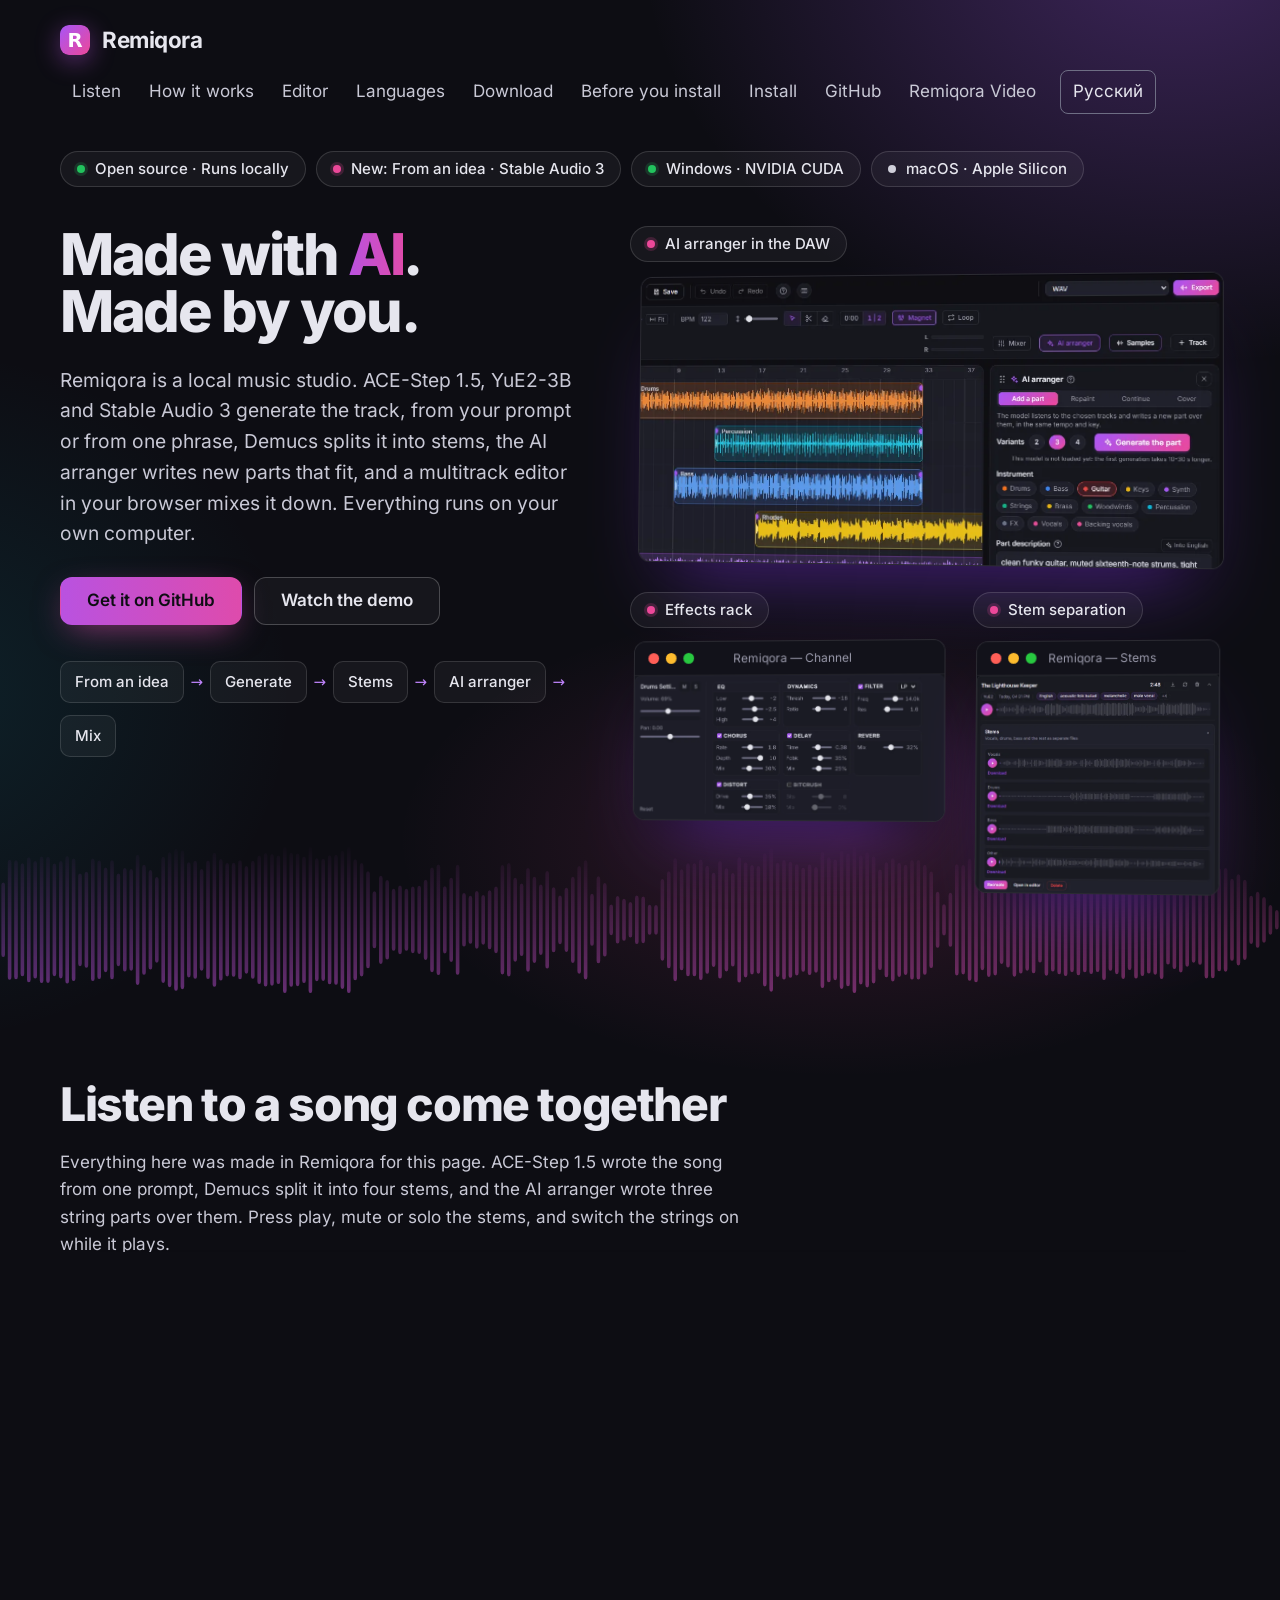
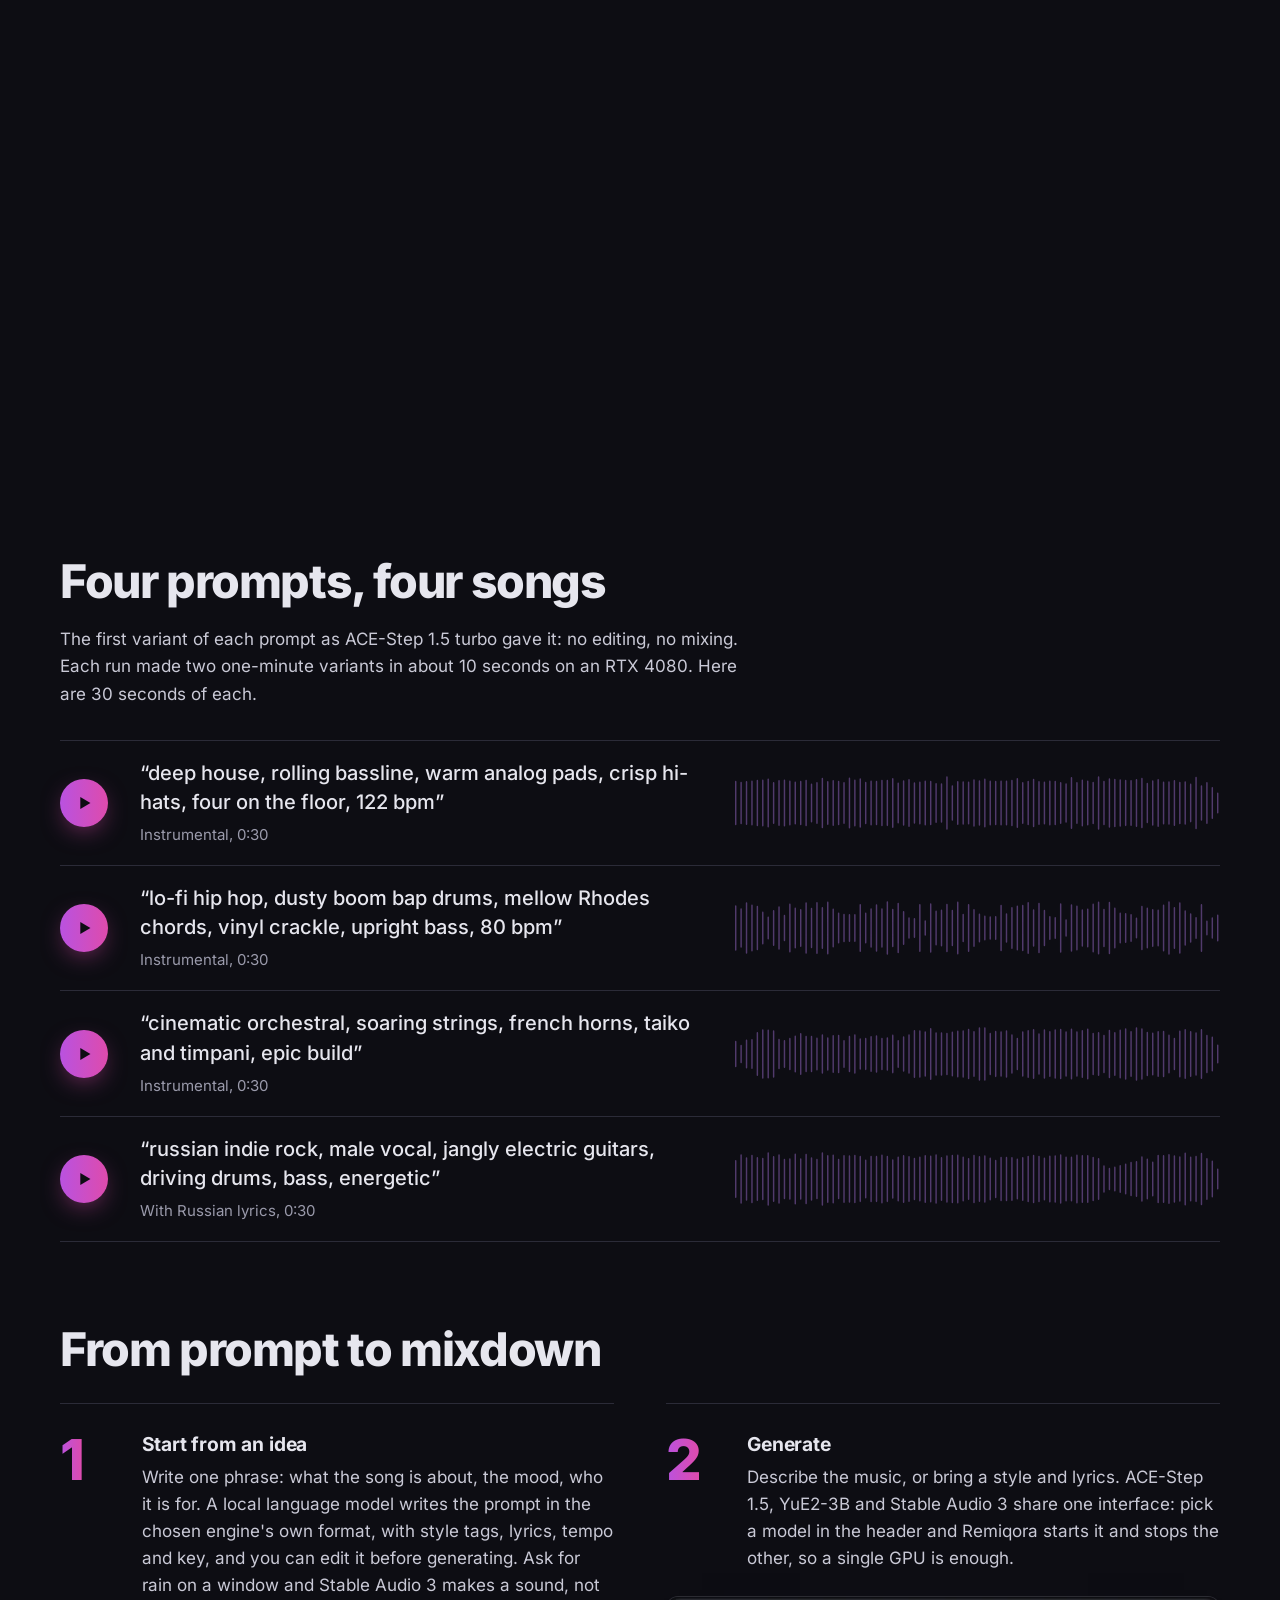
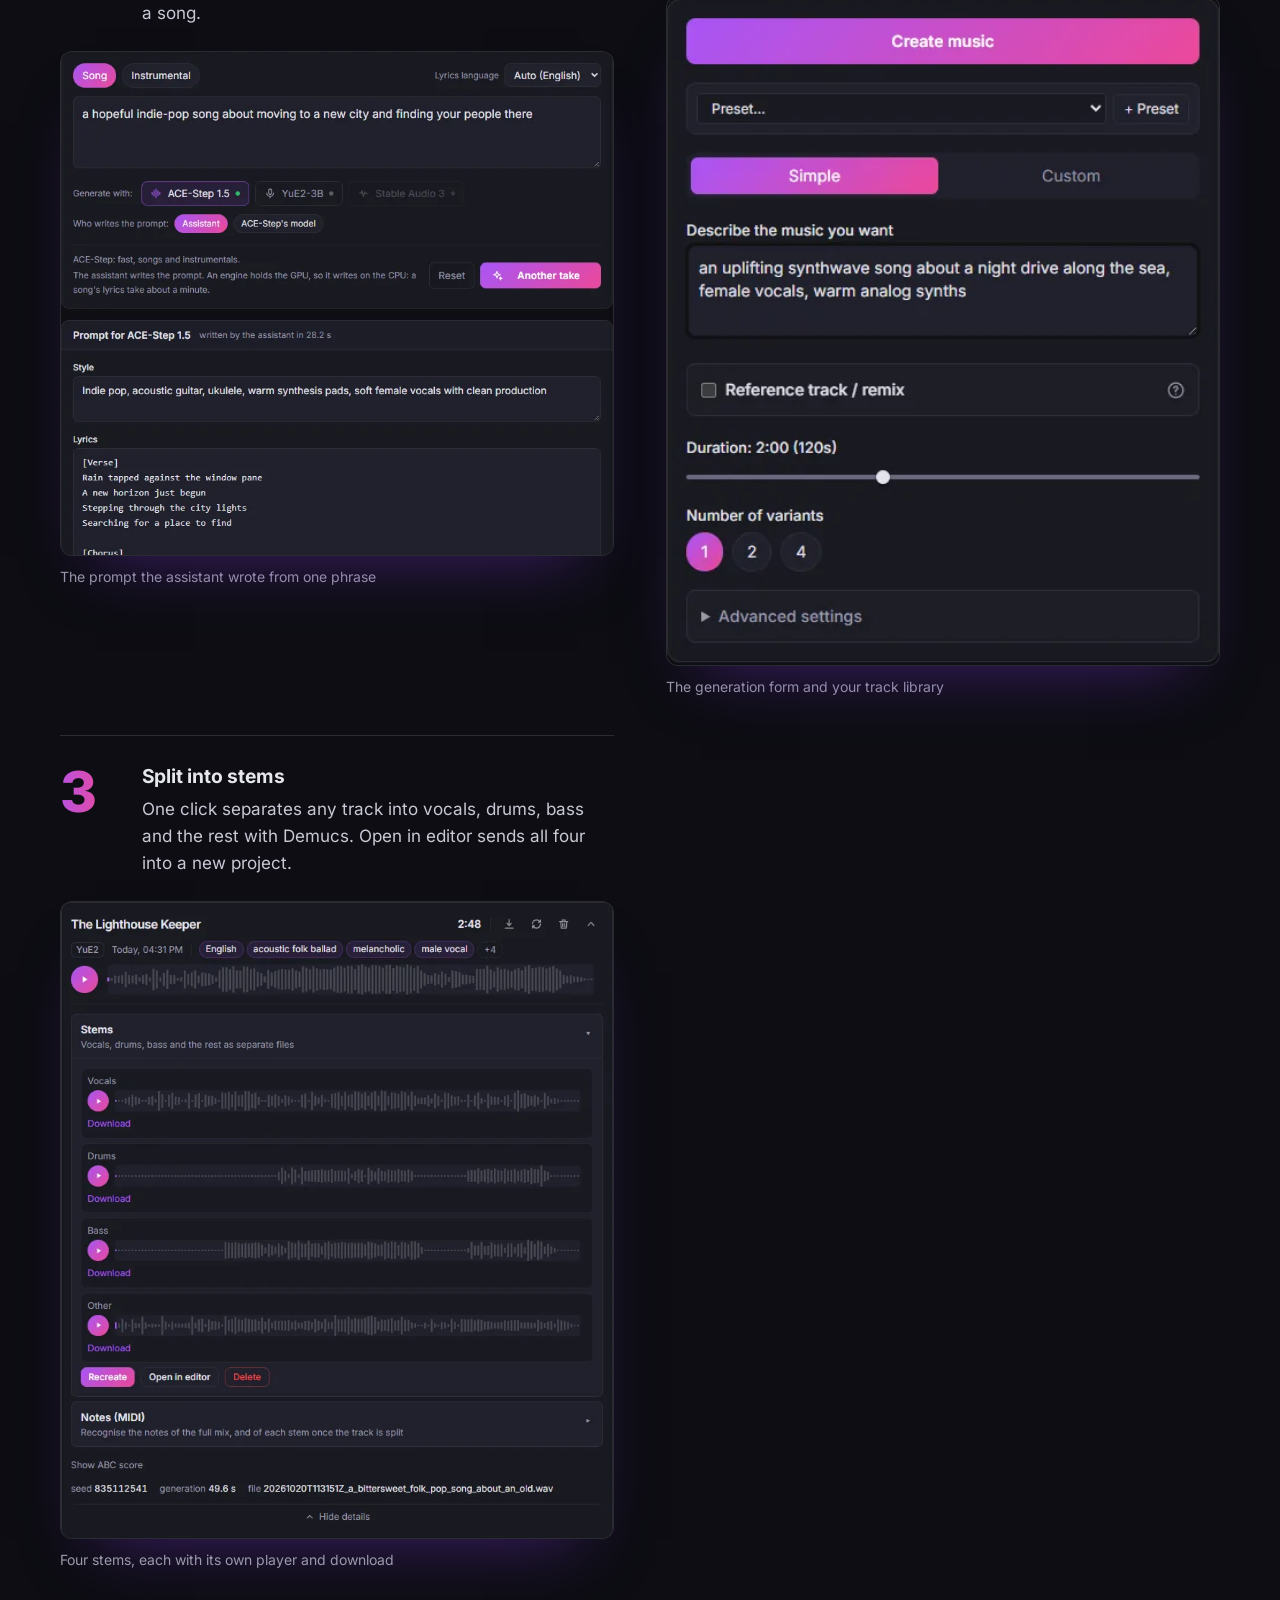
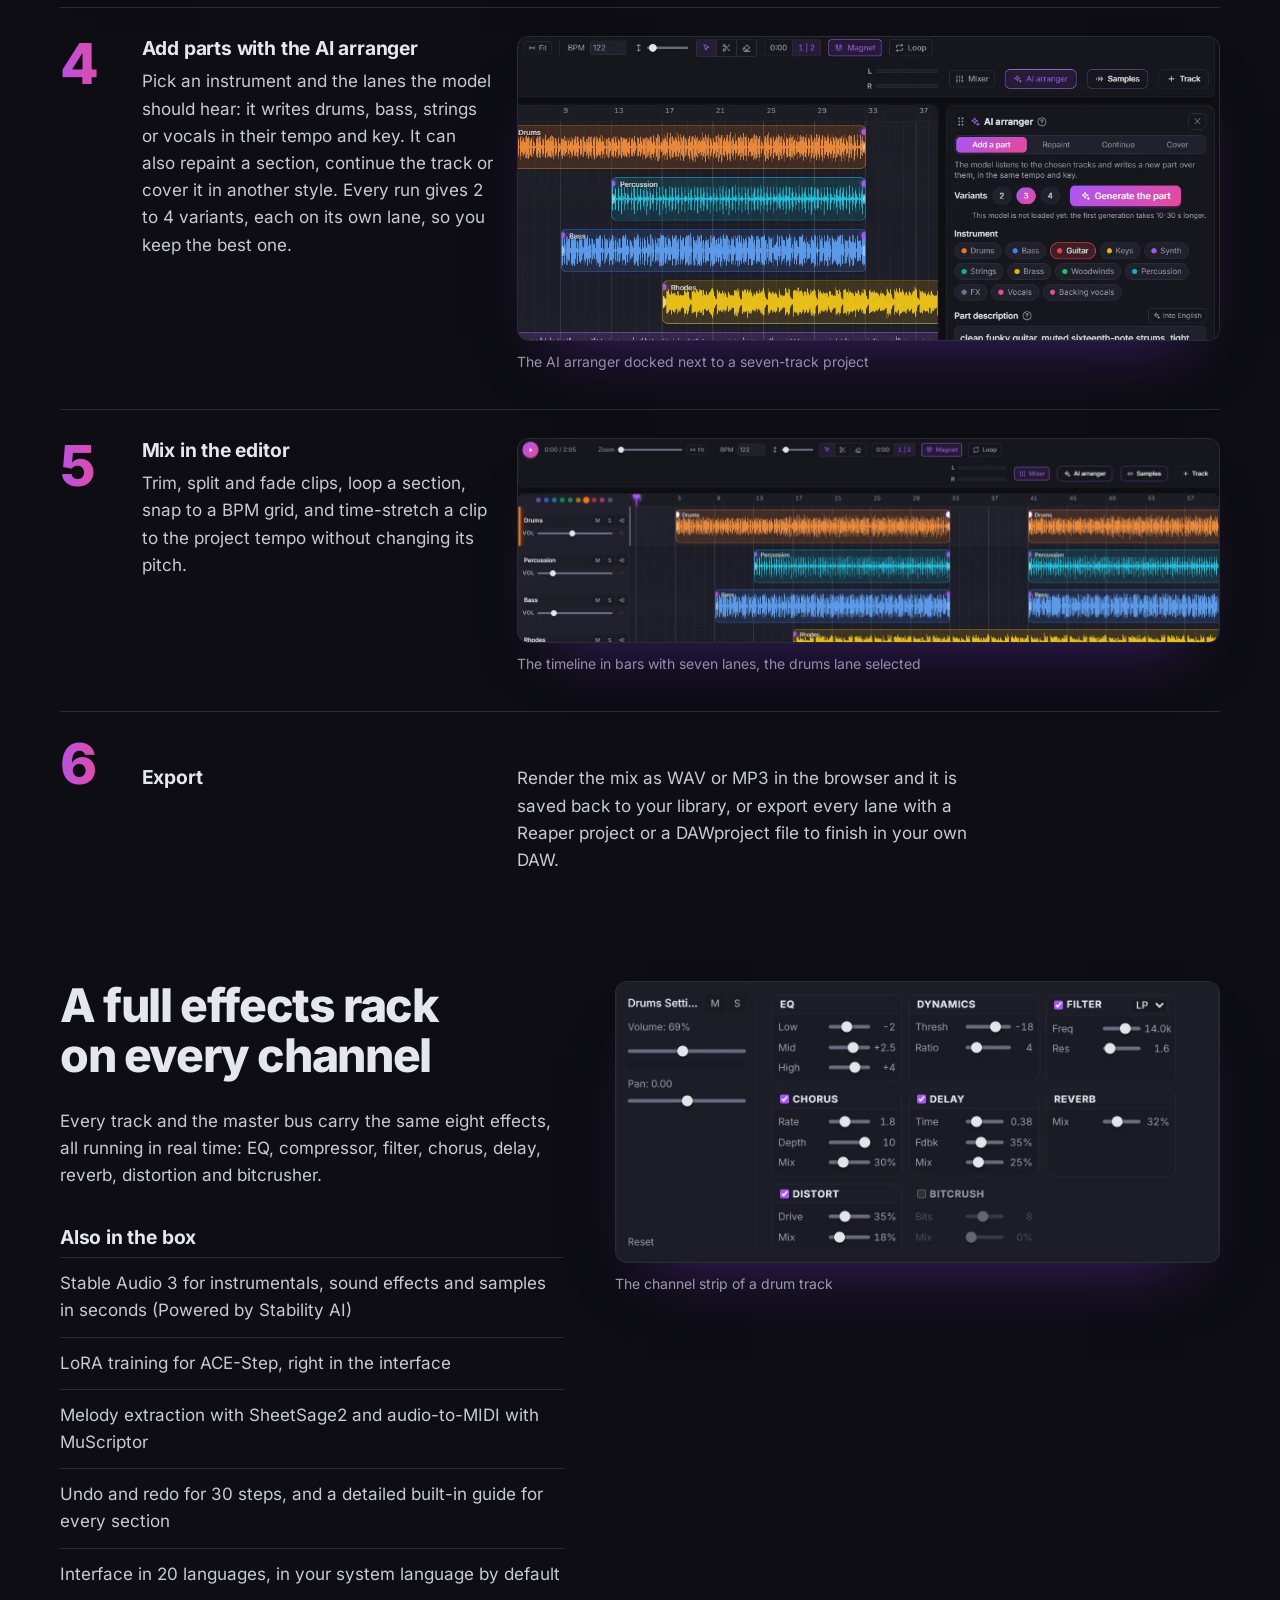
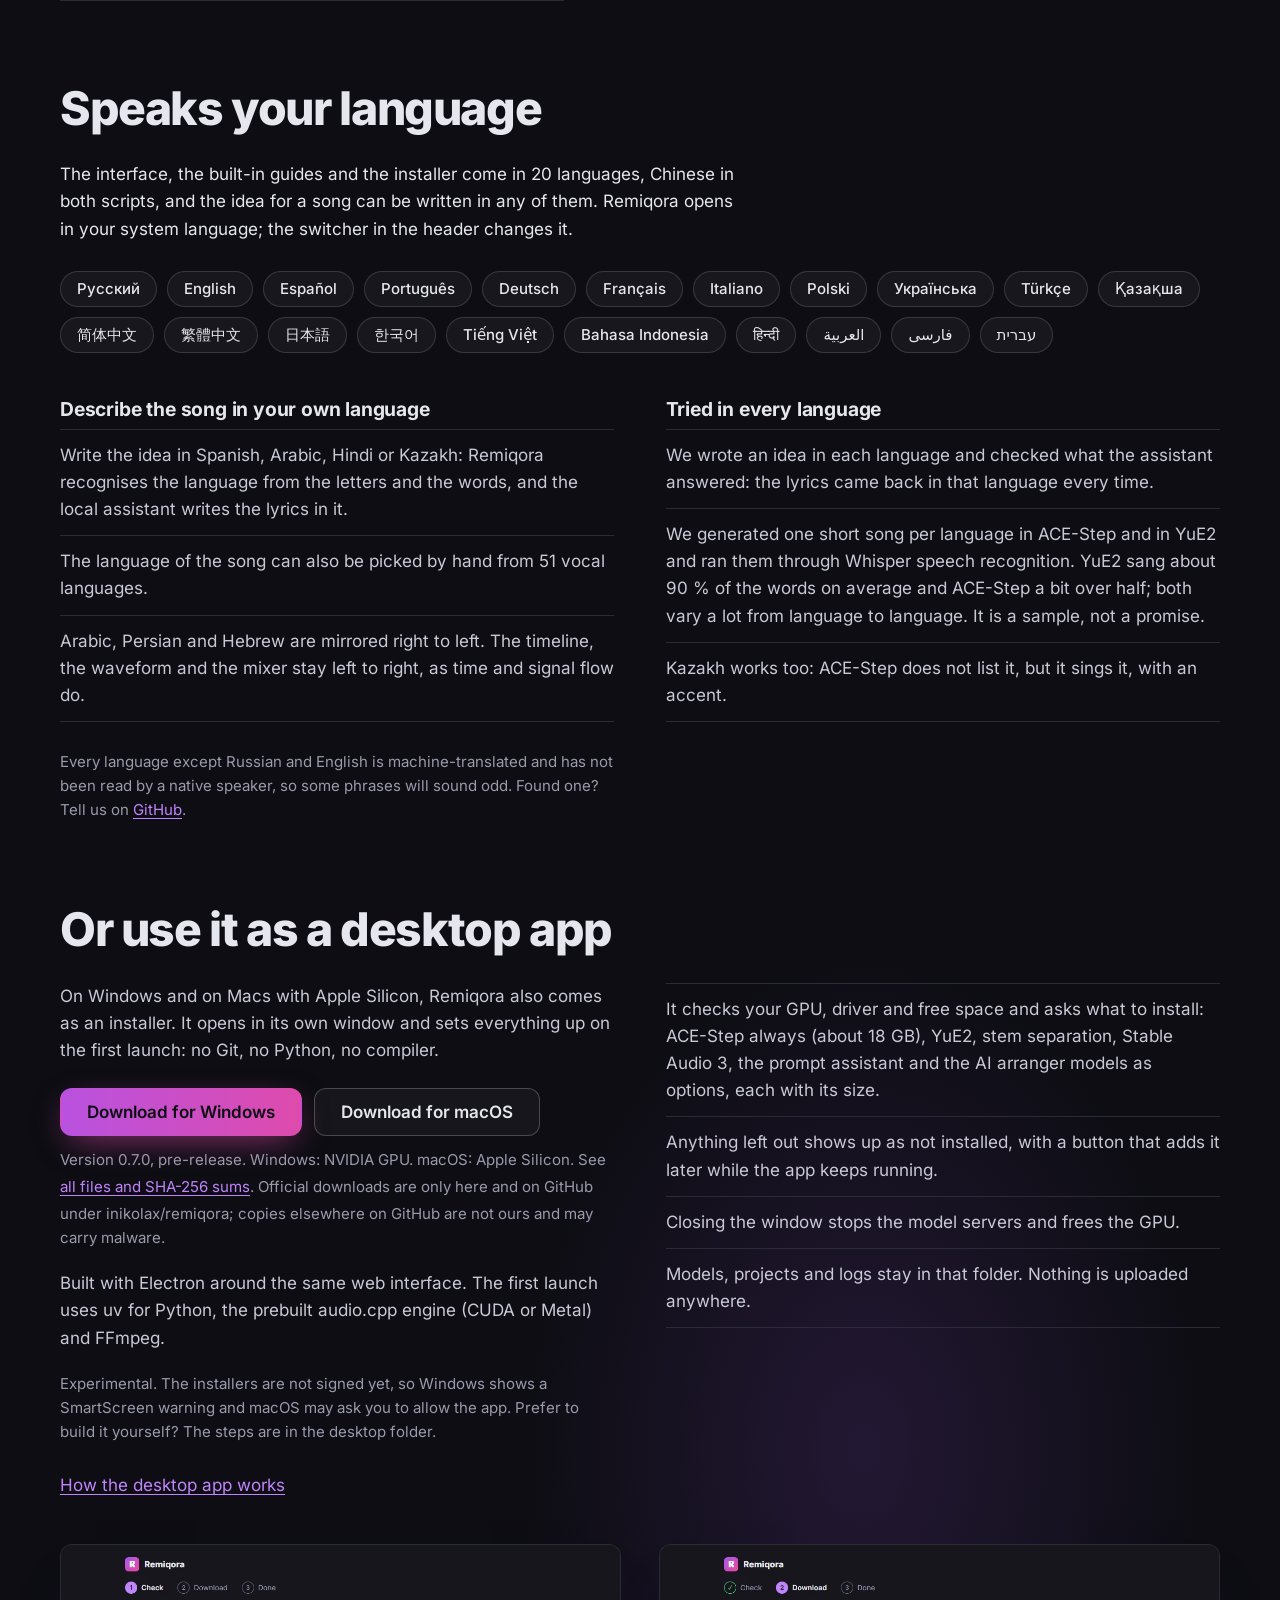
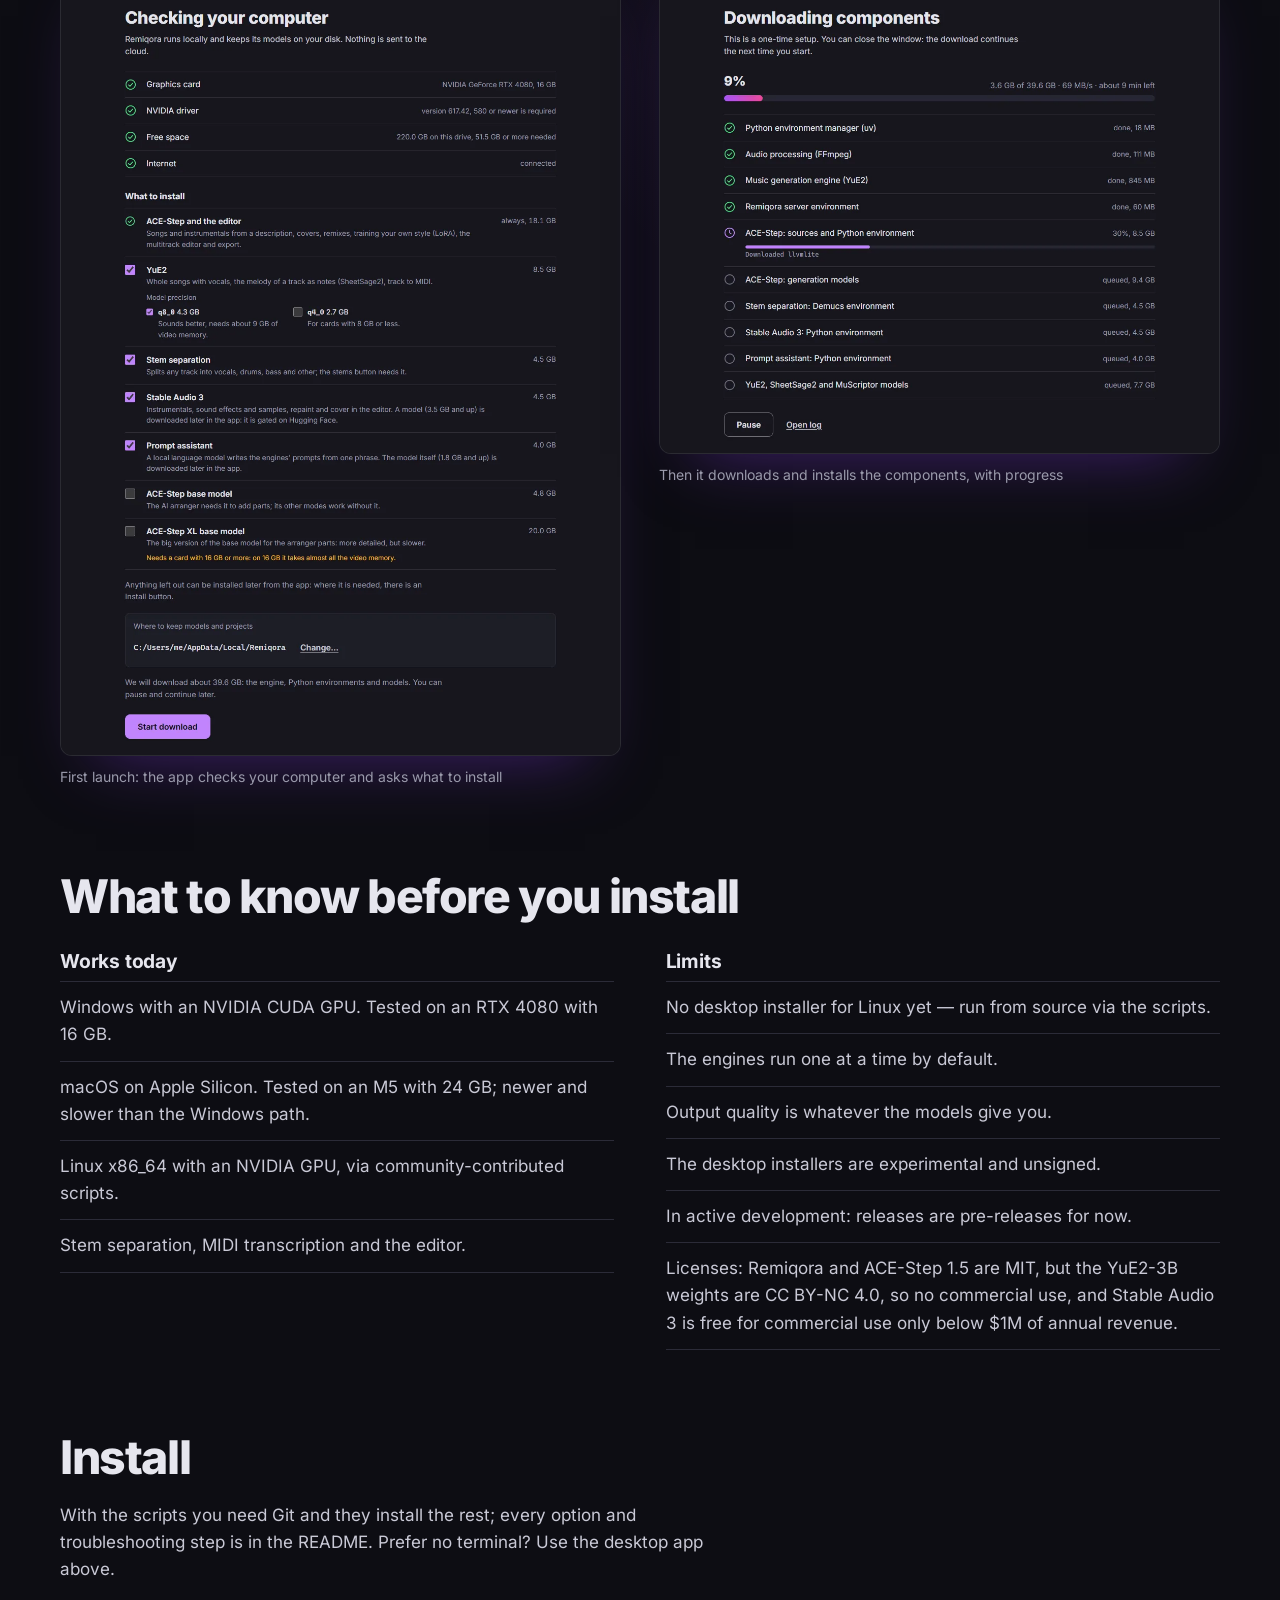
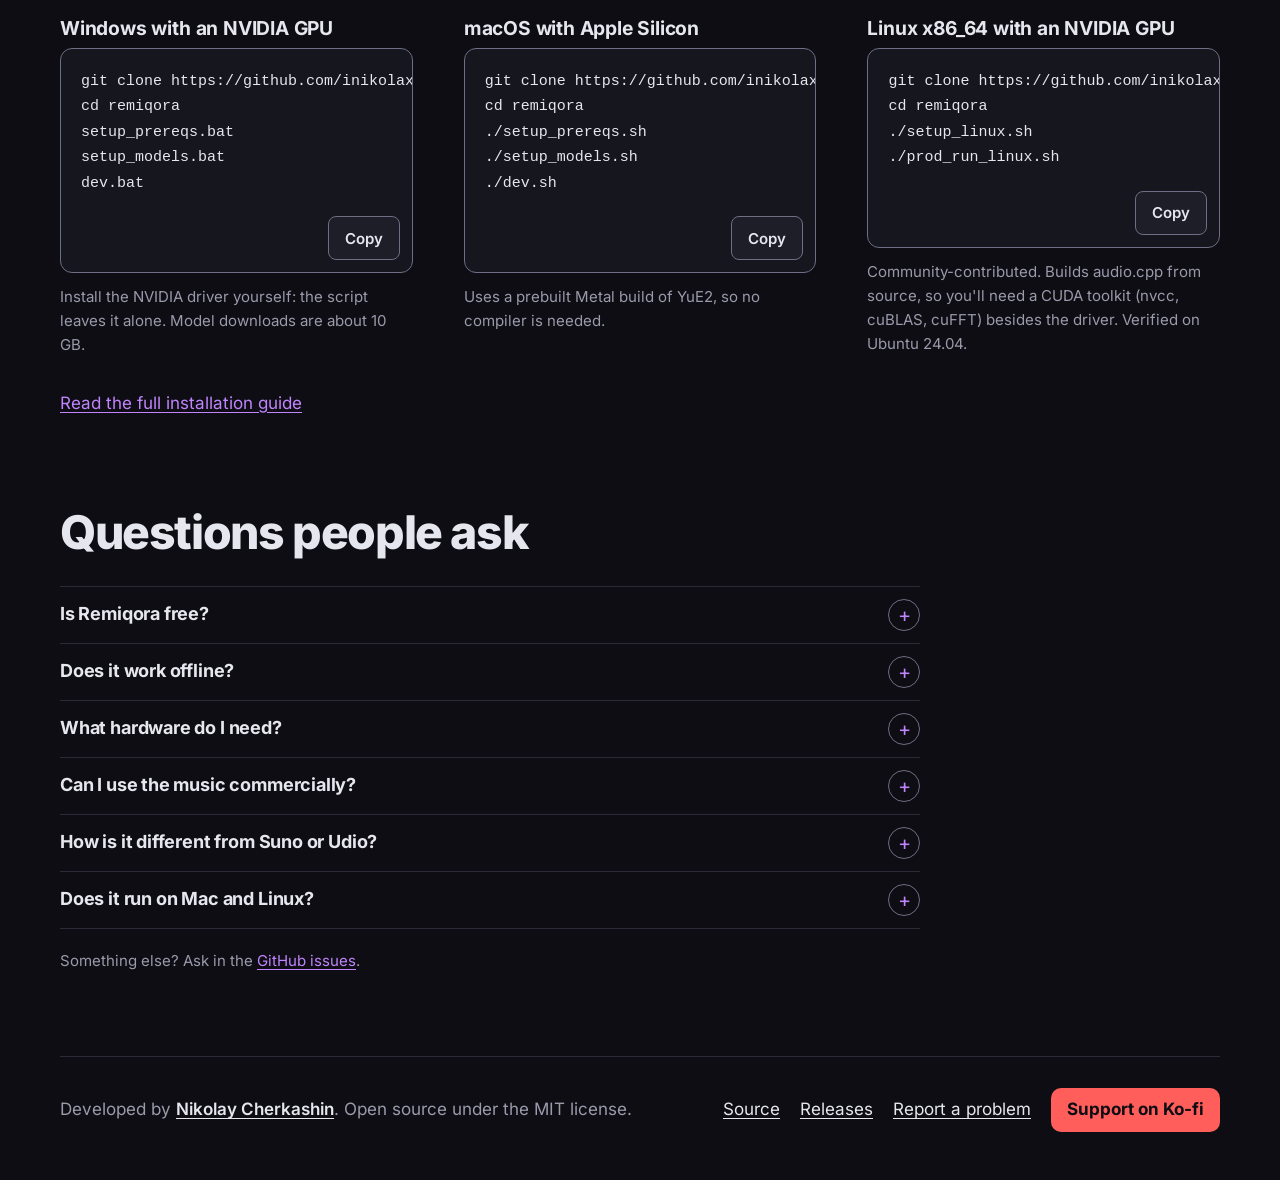
==== commit 6a9a4e99: "Remiqora 0.7.0: the download links and the version" ====
--- a/index.html
+++ b/index.html
@@ -32,7 +32,7 @@
 <meta name="twitter:image:alt" content="Remiqora: the headline Made with AI. Made by you. next to the multitrack editor with the AI arranger, the effects rack and the stem panel.">
 <link rel="icon" href="assets/favicon.svg" type="image/svg+xml">
 <link rel="preload" href="screenshots/en/14-ai-arranger.webp" as="image" type="image/webp" fetchpriority="high">
-<script type="application/ld+json">{"@context":"https://schema.org","@graph":[{"@type":"WebSite","@id":"https://remiqora.com/#website","url":"https://remiqora.com/","name":"Remiqora","inLanguage":["en","ru"],"publisher":{"@id":"https://remiqora.com/#author"}},{"@type":"WebPage","@id":"https://remiqora.com/#webpage","url":"https://remiqora.com/","name":"Remiqora: local AI music generator with stems and a DAW","description":"Open-source AI music studio on your own GPU: songs from one phrase with ACE-Step, YuE2 and Stable Audio 3, stems, an AI arranger and a multitrack editor.","inLanguage":"en","isPartOf":{"@id":"https://remiqora.com/#website"},"about":{"@id":"https://remiqora.com/#app"},"author":{"@id":"https://remiqora.com/#author"},"primaryImageOfPage":{"@type":"ImageObject","url":"https://remiqora.com/social-preview.png","width":1280,"height":640}},{"@type":"SoftwareApplication","@id":"https://remiqora.com/#app","name":"Remiqora","url":"https://remiqora.com/","description":"Open-source AI music studio on your own GPU: songs from one phrase with ACE-Step, YuE2 and Stable Audio 3, stems, an AI arranger and a multitrack editor.","inLanguage":"en","applicationCategory":"MultimediaApplication","applicationSubCategory":"Music production","operatingSystem":"Windows, macOS, Linux","softwareRequirements":"Windows or Linux with an NVIDIA CUDA GPU, or macOS on Apple Silicon","featureList":["Text-to-music generation with ACE-Step 1.5, YuE2-3B and Stable Audio 3","From an idea: a local language model writes the prompt from one phrase","Instrumentals, sound effects and samples with Stable Audio 3","Stem separation with Demucs","Melody extraction and audio-to-MIDI transcription","Multitrack editor in the browser with an effects rack on every channel","AI arranger that adds drums, bass, strings and other parts to a track","LoRA training for ACE-Step","WAV and MP3 export, or stems with a Reaper project or DAWproject","Interface in 20 languages, and From an idea in any of them"],"softwareVersion":"0.6.0","downloadUrl":"https://github.com/inikolax/remiqora/releases/tag/v0.6.0","memoryRequirements":"NVIDIA GPU with 8 GB of video memory or more (16 GB tested), or Apple Silicon (24 GB tested)","storageRequirements":"18 GB to 80 GB, depending on the models chosen at install","video":{"@id":"https://remiqora.com/#demo"},"image":"https://remiqora.com/social-preview.png","screenshot":["https://remiqora.com/screenshots/en/14-ai-arranger.png","https://remiqora.com/screenshots/en/08-editor-with-clip.png","https://remiqora.com/screenshots/en/05-stems-panel.png","https://remiqora.com/screenshots/en/10-editor-effects.png","https://remiqora.com/screenshots/en/02-ace-step.png"],"isAccessibleForFree":true,"offers":{"@type":"Offer","price":"0","priceCurrency":"USD"},"license":"https://github.com/inikolax/remiqora/blob/master/LICENSE","author":{"@id":"https://remiqora.com/#author"},"sameAs":["https://github.com/inikolax/remiqora"]},{"@type":"VideoObject","@id":"https://remiqora.com/#demo","name":"Remiqora: a local AI music studio (ACE-Step + YuE2, stems, MIDI, built-in DAW)","description":"Open-source AI music studio on your own GPU: songs from one phrase with ACE-Step, YuE2 and Stable Audio 3, stems, an AI arranger and a multitrack editor.","thumbnailUrl":"https://i.ytimg.com/vi/uV-fbgu4Nf8/hqdefault.jpg","uploadDate":"2026-09-21T01:46:08-07:00","duration":"PT1M5S","contentUrl":"https://www.youtube.com/watch?v=uV-fbgu4Nf8","embedUrl":"https://www.youtube.com/embed/uV-fbgu4Nf8"},{"@type":"FAQPage","@id":"https://remiqora.com/#faq","inLanguage":"en","isPartOf":{"@id":"https://remiqora.com/#webpage"},"mainEntity":[{"@type":"Question","name":"Is Remiqora free?","acceptedAnswer":{"@type":"Answer","text":"Yes. It is open source under the MIT license, with no account, no subscription and no limit on how many tracks you generate. It runs on your own hardware, so the only cost is your electricity."}},{"@type":"Question","name":"Does it work offline?","acceptedAnswer":{"@type":"Answer","text":"After the one-time download of the models, yes: generation, stem separation, the AI arranger and the editor all run on your computer without an internet connection. Remiqora has no telemetry of its own, and your prompts and tracks never leave your machine."}},{"@type":"Question","name":"What hardware do I need?","acceptedAnswer":{"@type":"Answer","text":"Windows or Linux with an NVIDIA GPU, or a Mac with Apple Silicon. It is tested on an RTX 4080 with 16 GB and on an M5 Mac with 24 GB. YuE2 has a q4_0 build for cards with 8 GB, its q8_0 build wants about 9 GB, and the optional XL base model needs 16 GB. Plan for 18 GB of disk for ACE-Step alone and up to about 80 GB for everything, Stable Audio 3 and the prompt assistant included."}},{"@type":"Question","name":"Can I use the music commercially?","acceptedAnswer":{"@type":"Answer","text":"It depends on the model that made the track. ACE-Step 1.5 is MIT-licensed, and its authors say the music can be used commercially. The YuE2-3B weights are CC BY-NC 4.0, so tracks made with YuE2 are for non-commercial use only. Stable Audio 3 weights are under the Stability AI Community License: commercial use, of the generated audio too, is free for individuals and companies with under $1M in annual revenue after a free registration with Stability AI; above that you need a license from Stability AI. Check the model's current license before you publish, and note that the ACE-Step authors warn about unintentional copyright infringement."}},{"@type":"Question","name":"How is it different from Suno or Udio?","acceptedAnswer":{"@type":"Answer","text":"Suno and Udio are cloud services with their own models. Remiqora runs open models on your computer: no credits, no queue, and nothing is uploaded. Instead of one finished file you get stems, a multitrack editor and an AI arranger, so you can build a song part by part and finish it in your own DAW. The cloud services can still sound more polished in some genres."}},{"@type":"Question","name":"Does it run on Mac and Linux?","acceptedAnswer":{"@type":"Answer","text":"Macs with Apple Silicon get a desktop installer; Intel Macs are not supported. Linux with an NVIDIA GPU runs from source with the setup scripts; there is no Linux installer yet."}}]},{"@type":"Person","@id":"https://remiqora.com/#author","name":"Nikolay Cherkashin","url":"https://github.com/inikolax","sameAs":["https://github.com/inikolax"],"jobTitle":"Developer of Remiqora"}]}</script>
+<script type="application/ld+json">{"@context":"https://schema.org","@graph":[{"@type":"WebSite","@id":"https://remiqora.com/#website","url":"https://remiqora.com/","name":"Remiqora","inLanguage":["en","ru"],"publisher":{"@id":"https://remiqora.com/#author"}},{"@type":"WebPage","@id":"https://remiqora.com/#webpage","url":"https://remiqora.com/","name":"Remiqora: local AI music generator with stems and a DAW","description":"Open-source AI music studio on your own GPU: songs from one phrase with ACE-Step, YuE2 and Stable Audio 3, stems, an AI arranger and a multitrack editor.","inLanguage":"en","isPartOf":{"@id":"https://remiqora.com/#website"},"about":{"@id":"https://remiqora.com/#app"},"author":{"@id":"https://remiqora.com/#author"},"primaryImageOfPage":{"@type":"ImageObject","url":"https://remiqora.com/social-preview.png","width":1280,"height":640}},{"@type":"SoftwareApplication","@id":"https://remiqora.com/#app","name":"Remiqora","url":"https://remiqora.com/","description":"Open-source AI music studio on your own GPU: songs from one phrase with ACE-Step, YuE2 and Stable Audio 3, stems, an AI arranger and a multitrack editor.","inLanguage":"en","applicationCategory":"MultimediaApplication","applicationSubCategory":"Music production","operatingSystem":"Windows, macOS, Linux","softwareRequirements":"Windows or Linux with an NVIDIA CUDA GPU, or macOS on Apple Silicon","featureList":["Text-to-music generation with ACE-Step 1.5, YuE2-3B and Stable Audio 3","From an idea: a local language model writes the prompt from one phrase","Instrumentals, sound effects and samples with Stable Audio 3","Stem separation with Demucs","Melody extraction and audio-to-MIDI transcription","Multitrack editor in the browser with an effects rack on every channel","AI arranger that adds drums, bass, strings and other parts to a track","LoRA training for ACE-Step","WAV and MP3 export, or stems with a Reaper project or DAWproject","Interface in 20 languages, and From an idea in any of them"],"softwareVersion":"0.7.0","downloadUrl":"https://github.com/inikolax/remiqora/releases/tag/v0.7.0","memoryRequirements":"NVIDIA GPU with 8 GB of video memory or more (16 GB tested), or Apple Silicon (24 GB tested)","storageRequirements":"18 GB to 80 GB, depending on the models chosen at install","video":{"@id":"https://remiqora.com/#demo"},"image":"https://remiqora.com/social-preview.png","screenshot":["https://remiqora.com/screenshots/en/14-ai-arranger.png","https://remiqora.com/screenshots/en/08-editor-with-clip.png","https://remiqora.com/screenshots/en/05-stems-panel.png","https://remiqora.com/screenshots/en/10-editor-effects.png","https://remiqora.com/screenshots/en/02-ace-step.png"],"isAccessibleForFree":true,"offers":{"@type":"Offer","price":"0","priceCurrency":"USD"},"license":"https://github.com/inikolax/remiqora/blob/master/LICENSE","author":{"@id":"https://remiqora.com/#author"},"sameAs":["https://github.com/inikolax/remiqora"]},{"@type":"VideoObject","@id":"https://remiqora.com/#demo","name":"Remiqora: a local AI music studio (ACE-Step + YuE2, stems, MIDI, built-in DAW)","description":"Open-source AI music studio on your own GPU: songs from one phrase with ACE-Step, YuE2 and Stable Audio 3, stems, an AI arranger and a multitrack editor.","thumbnailUrl":"https://i.ytimg.com/vi/uV-fbgu4Nf8/hqdefault.jpg","uploadDate":"2026-09-21T01:46:08-07:00","duration":"PT1M5S","contentUrl":"https://www.youtube.com/watch?v=uV-fbgu4Nf8","embedUrl":"https://www.youtube.com/embed/uV-fbgu4Nf8"},{"@type":"FAQPage","@id":"https://remiqora.com/#faq","inLanguage":"en","isPartOf":{"@id":"https://remiqora.com/#webpage"},"mainEntity":[{"@type":"Question","name":"Is Remiqora free?","acceptedAnswer":{"@type":"Answer","text":"Yes. It is open source under the MIT license, with no account, no subscription and no limit on how many tracks you generate. It runs on your own hardware, so the only cost is your electricity."}},{"@type":"Question","name":"Does it work offline?","acceptedAnswer":{"@type":"Answer","text":"After the one-time download of the models, yes: generation, stem separation, the AI arranger and the editor all run on your computer without an internet connection. Remiqora has no telemetry of its own, and your prompts and tracks never leave your machine."}},{"@type":"Question","name":"What hardware do I need?","acceptedAnswer":{"@type":"Answer","text":"Windows or Linux with an NVIDIA GPU, or a Mac with Apple Silicon. It is tested on an RTX 4080 with 16 GB and on an M5 Mac with 24 GB. YuE2 has a q4_0 build for cards with 8 GB, its q8_0 build wants about 9 GB, and the optional XL base model needs 16 GB. Plan for 18 GB of disk for ACE-Step alone and up to about 80 GB for everything, Stable Audio 3 and the prompt assistant included."}},{"@type":"Question","name":"Can I use the music commercially?","acceptedAnswer":{"@type":"Answer","text":"It depends on the model that made the track. ACE-Step 1.5 is MIT-licensed, and its authors say the music can be used commercially. The YuE2-3B weights are CC BY-NC 4.0, so tracks made with YuE2 are for non-commercial use only. Stable Audio 3 weights are under the Stability AI Community License: commercial use, of the generated audio too, is free for individuals and companies with under $1M in annual revenue after a free registration with Stability AI; above that you need a license from Stability AI. Check the model's current license before you publish, and note that the ACE-Step authors warn about unintentional copyright infringement."}},{"@type":"Question","name":"How is it different from Suno or Udio?","acceptedAnswer":{"@type":"Answer","text":"Suno and Udio are cloud services with their own models. Remiqora runs open models on your computer: no credits, no queue, and nothing is uploaded. Instead of one finished file you get stems, a multitrack editor and an AI arranger, so you can build a song part by part and finish it in your own DAW. The cloud services can still sound more polished in some genres."}},{"@type":"Question","name":"Does it run on Mac and Linux?","acceptedAnswer":{"@type":"Answer","text":"Macs with Apple Silicon get a desktop installer; Intel Macs are not supported. Linux with an NVIDIA GPU runs from source with the setup scripts; there is no Linux installer yet."}}]},{"@type":"Person","@id":"https://remiqora.com/#author","name":"Nikolay Cherkashin","url":"https://github.com/inikolax","sameAs":["https://github.com/inikolax"],"jobTitle":"Developer of Remiqora"}]}</script>
 <link rel="preload" href="assets/fonts/inter-latin.woff2" as="font" type="font/woff2" crossorigin>
 
 <link rel="stylesheet" href="assets/site.css">
@@ -120,8 +120,8 @@
     <div class="desktop__text">
       <h2>Or use it as a desktop app</h2>
       <p>On Windows and on Macs with Apple Silicon, Remiqora also comes as an installer. It opens in its own window and sets everything up on the first launch: no Git, no Python, no compiler.</p>
-      <p class="actions"><a class="btn btn--primary" href="https://github.com/inikolax/remiqora/releases/download/v0.6.0/Remiqora-Setup-0.6.0.exe">Download for Windows</a><a class="btn" href="https://github.com/inikolax/remiqora/releases/download/v0.6.0/Remiqora-0.6.0-arm64.dmg">Download for macOS</a></p>
-      <p class="note">Version 0.6.0, pre-release. Windows: NVIDIA GPU. macOS: Apple Silicon. See <a href="https://github.com/inikolax/remiqora/releases/tag/v0.6.0">all files and SHA-256 sums</a>. Official downloads are only here and on GitHub under inikolax/remiqora; copies elsewhere on GitHub are not ours and may carry malware.</p>
+      <p class="actions"><a class="btn btn--primary" href="https://github.com/inikolax/remiqora/releases/download/v0.7.0/Remiqora-Setup-0.7.0.exe">Download for Windows</a><a class="btn" href="https://github.com/inikolax/remiqora/releases/download/v0.7.0/Remiqora-0.7.0-arm64.dmg">Download for macOS</a></p>
+      <p class="note">Version 0.7.0, pre-release. Windows: NVIDIA GPU. macOS: Apple Silicon. See <a href="https://github.com/inikolax/remiqora/releases/tag/v0.7.0">all files and SHA-256 sums</a>. Official downloads are only here and on GitHub under inikolax/remiqora; copies elsewhere on GitHub are not ours and may carry malware.</p>
       <ul class="plain"><li>It checks your GPU, driver and free space and asks what to install: ACE-Step always (about 18 GB), YuE2, stem separation, Stable Audio 3, the prompt assistant and the AI arranger models as options, each with its size.</li><li>Anything left out shows up as not installed, with a button that adds it later while the app keeps running.</li><li>Closing the window stops the model servers and frees the GPU.</li><li>Models, projects and logs stay in that folder. Nothing is uploaded anywhere.</li></ul>
       <p>Built with Electron around the same web interface. The first launch uses uv for Python, the prebuilt audio.cpp engine (CUDA or Metal) and FFmpeg.</p>
       <p class="status">Experimental. The installers are not signed yet, so Windows shows a SmartScreen warning and macOS may ask you to allow the app. Prefer to build it yourself? The steps are in the desktop folder.</p>
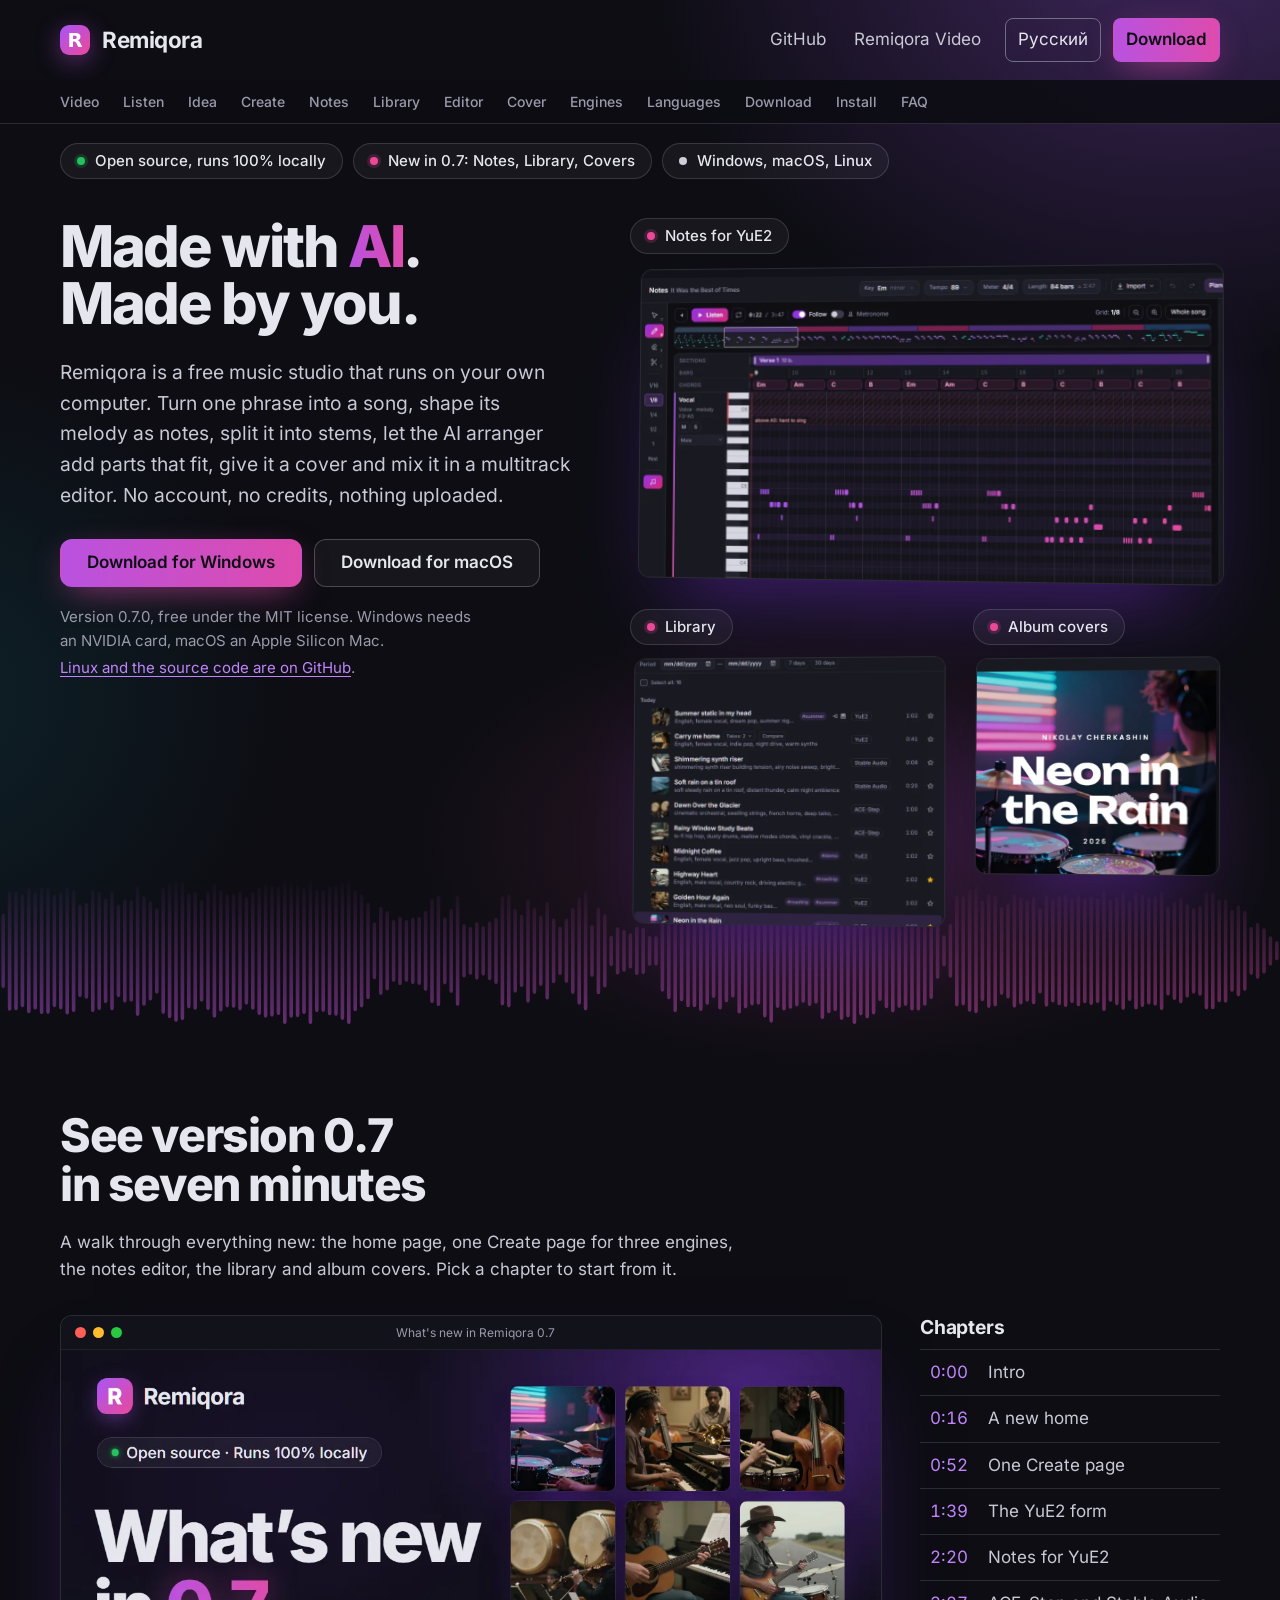
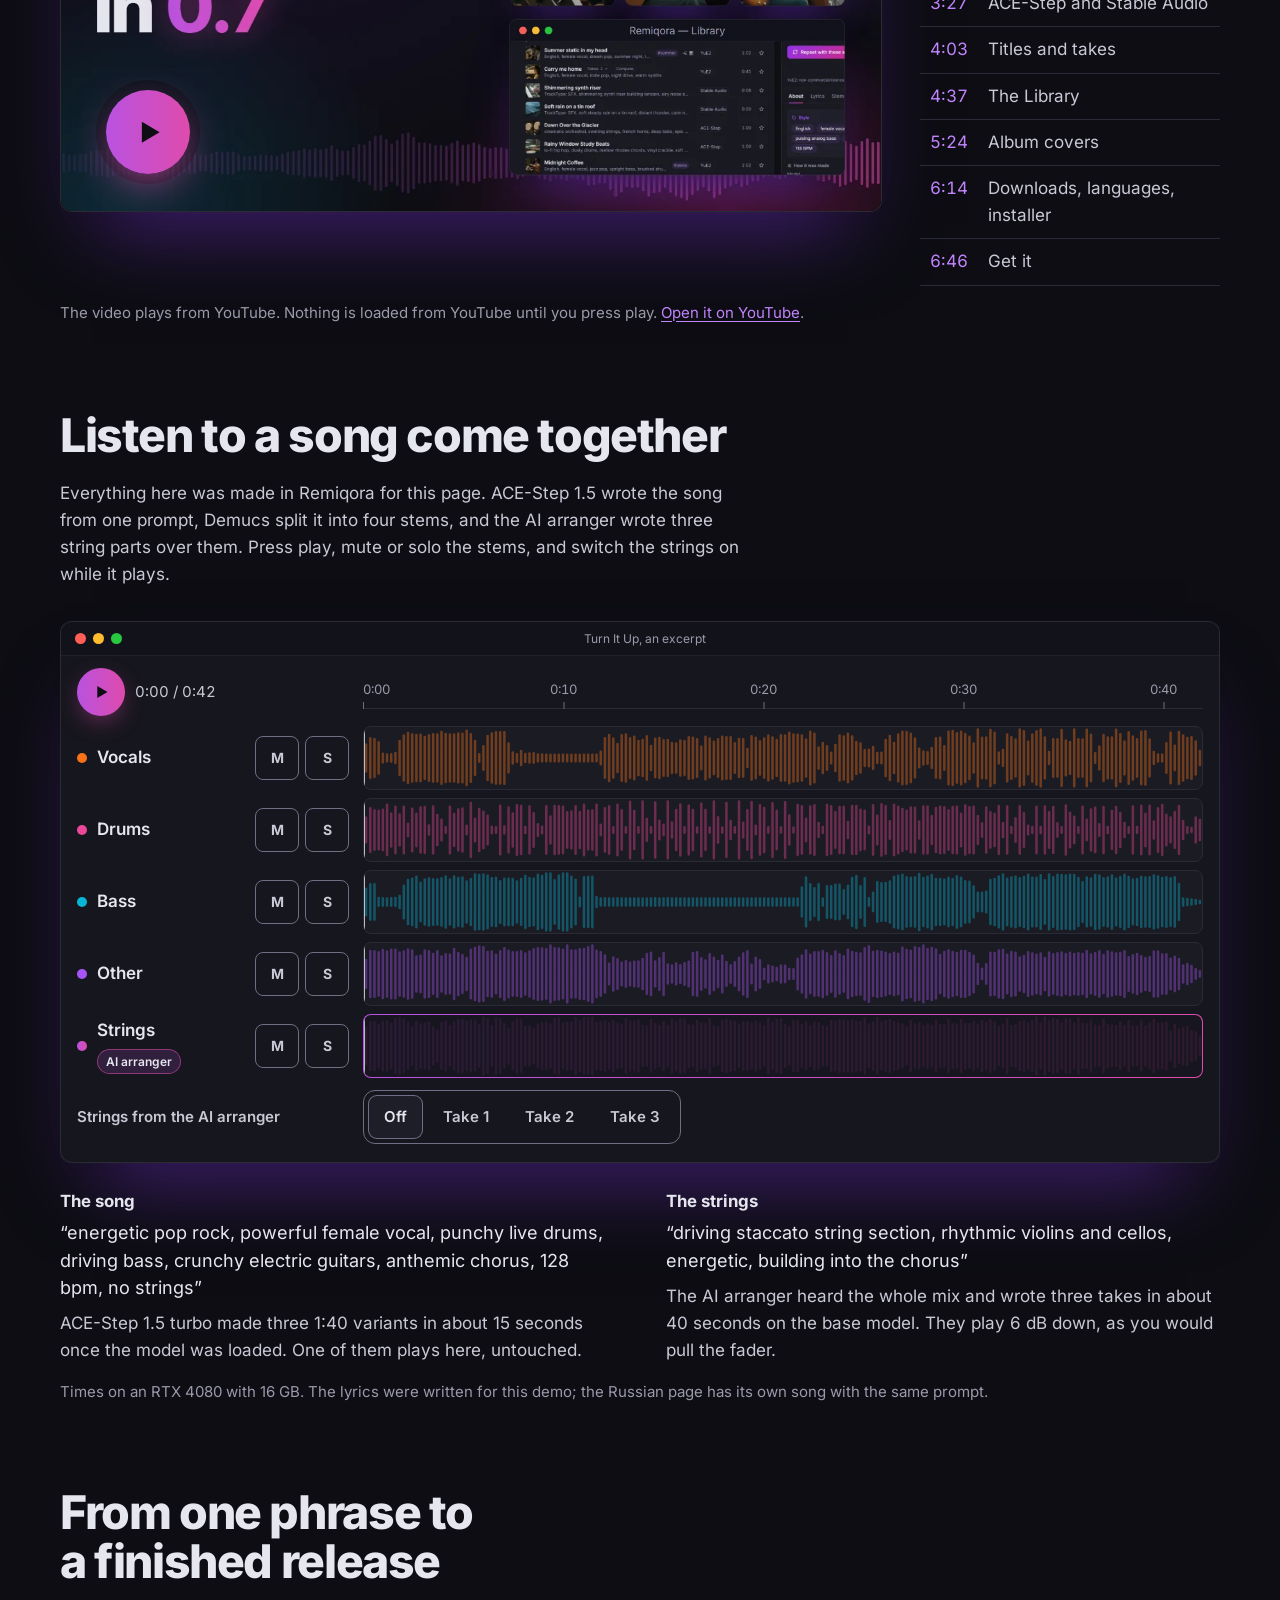
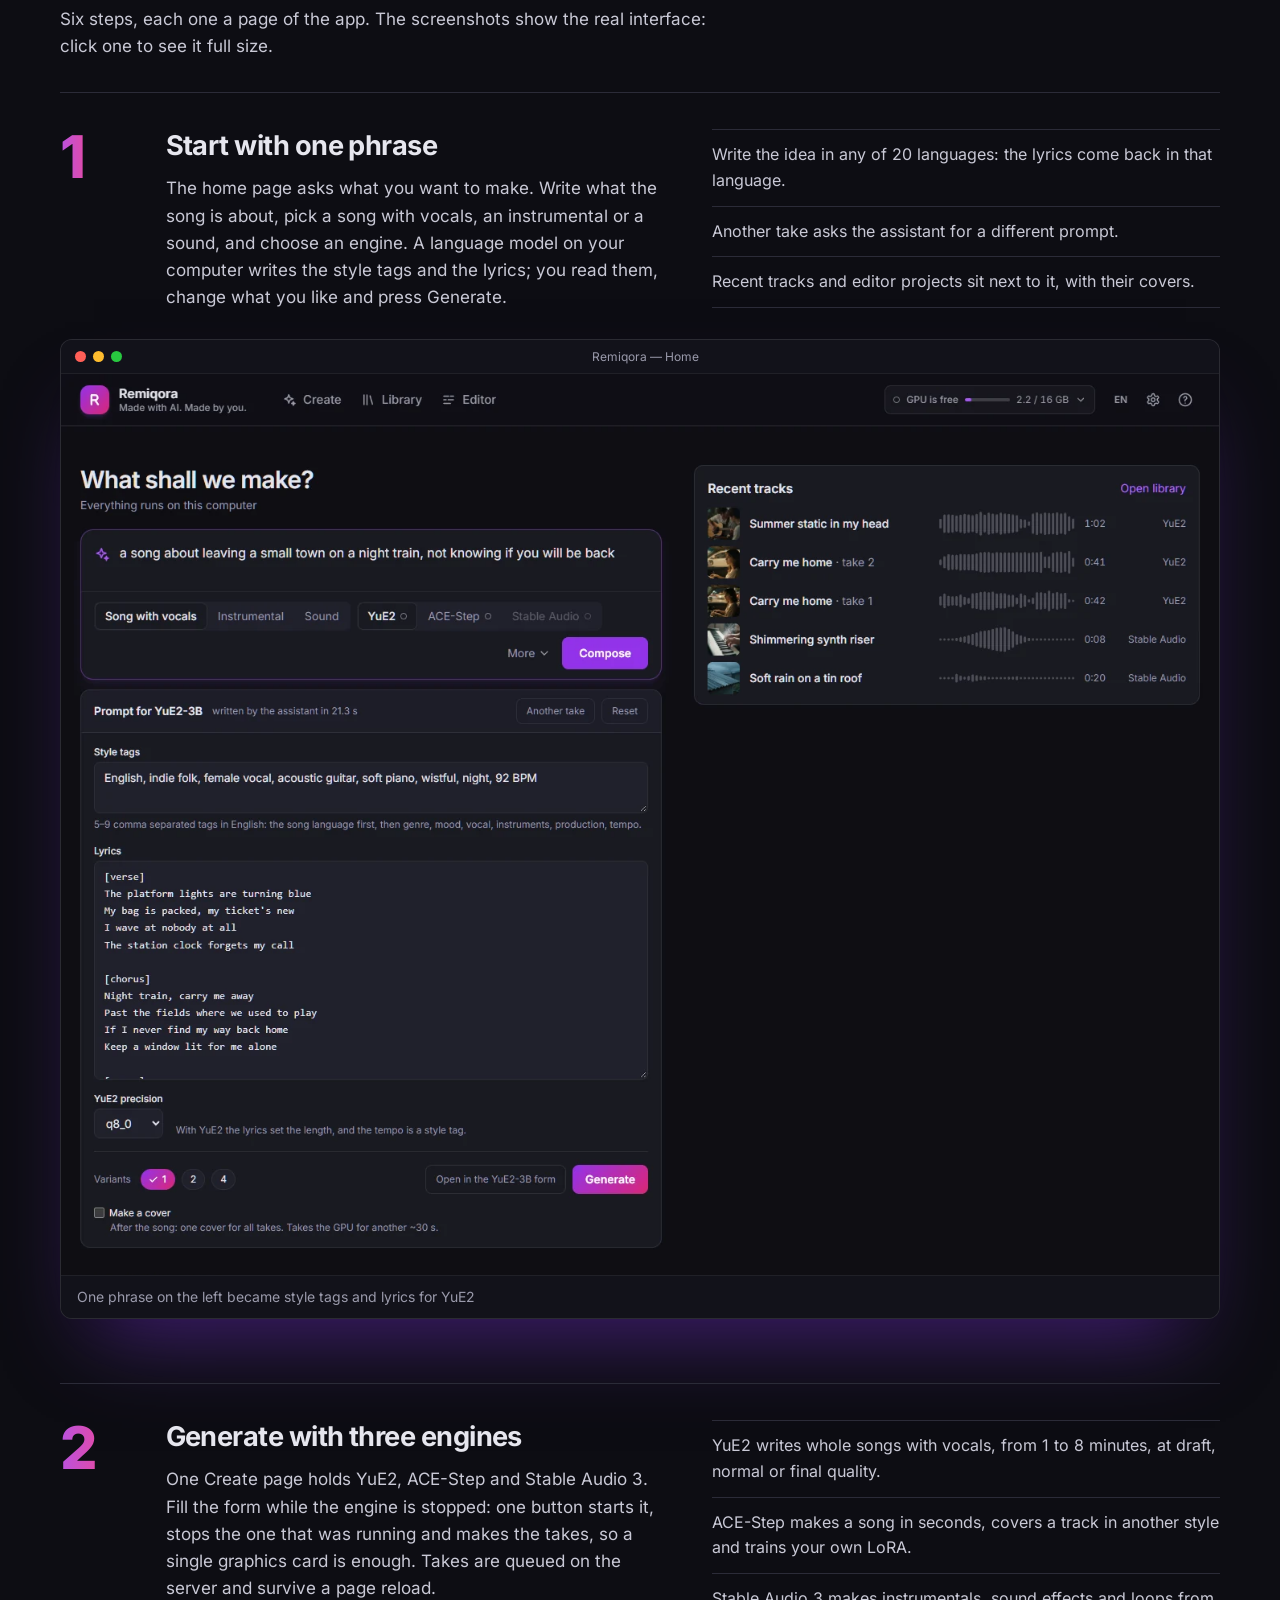
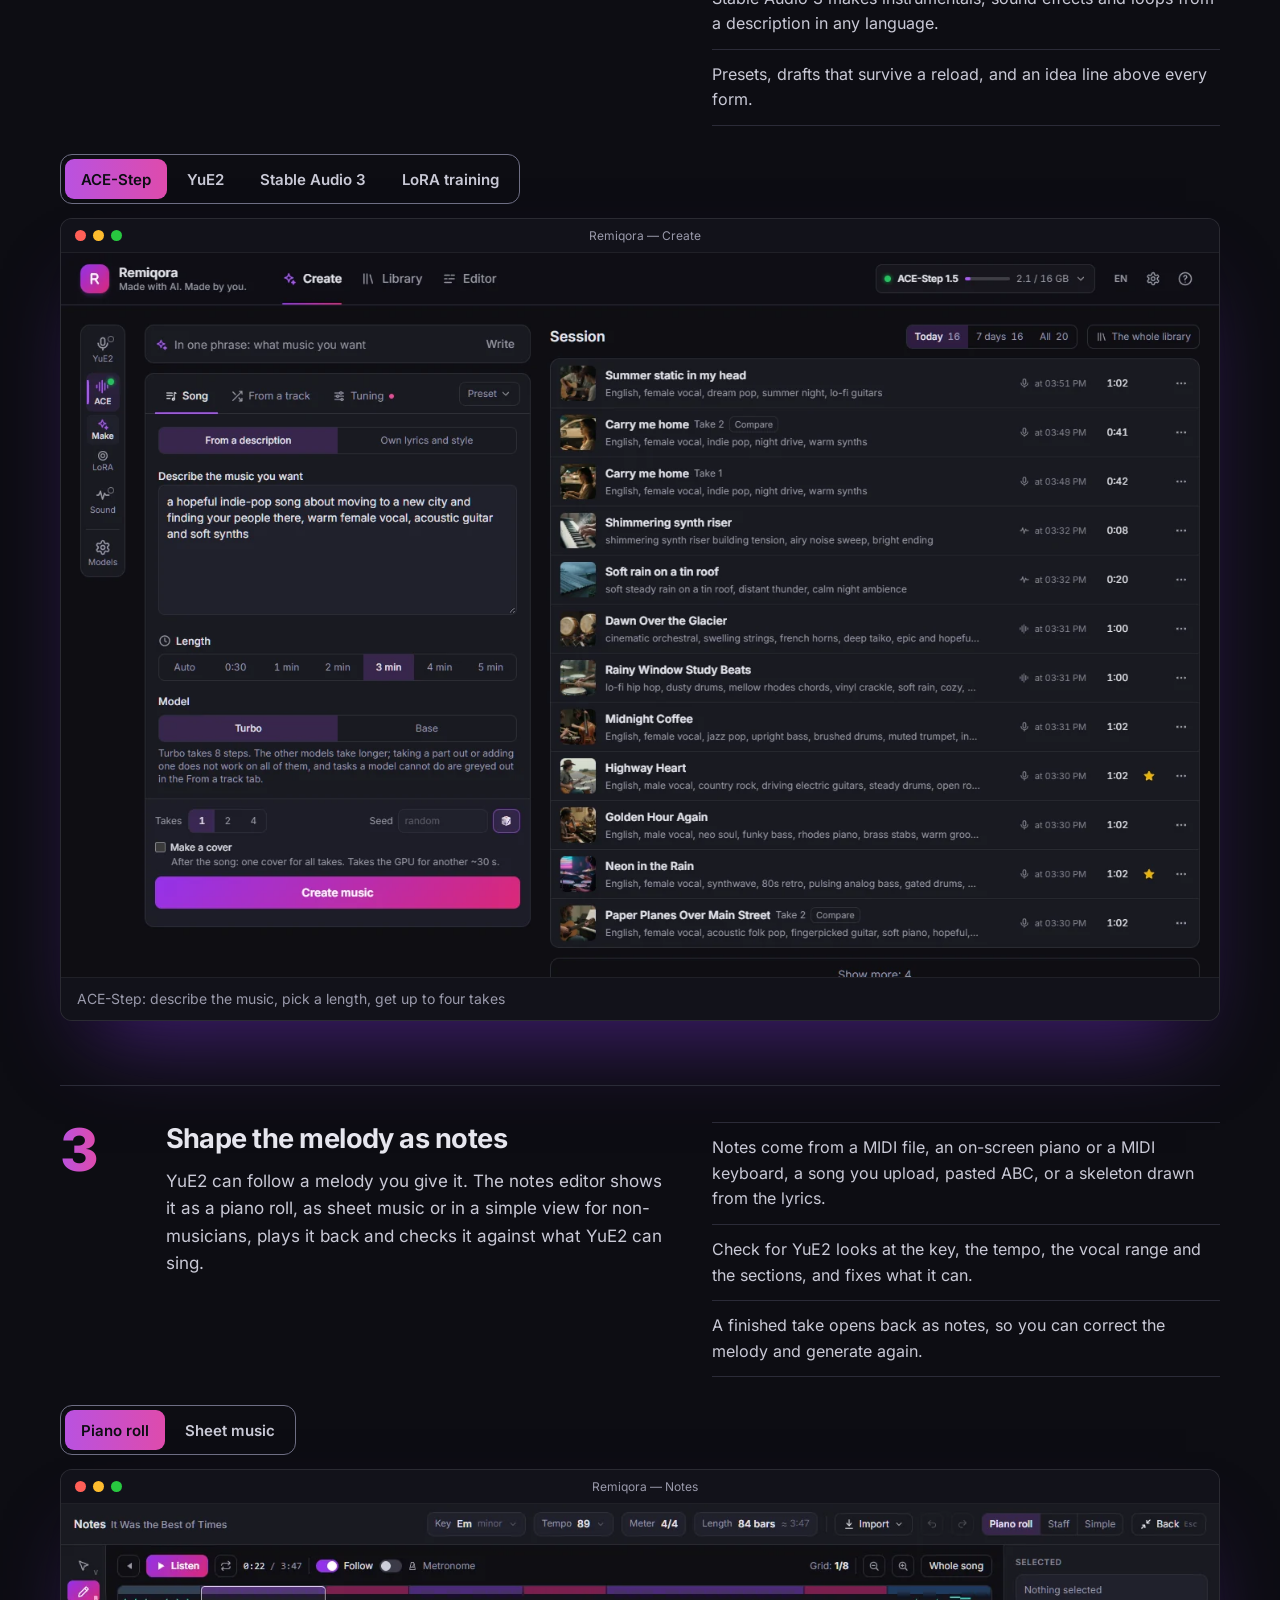
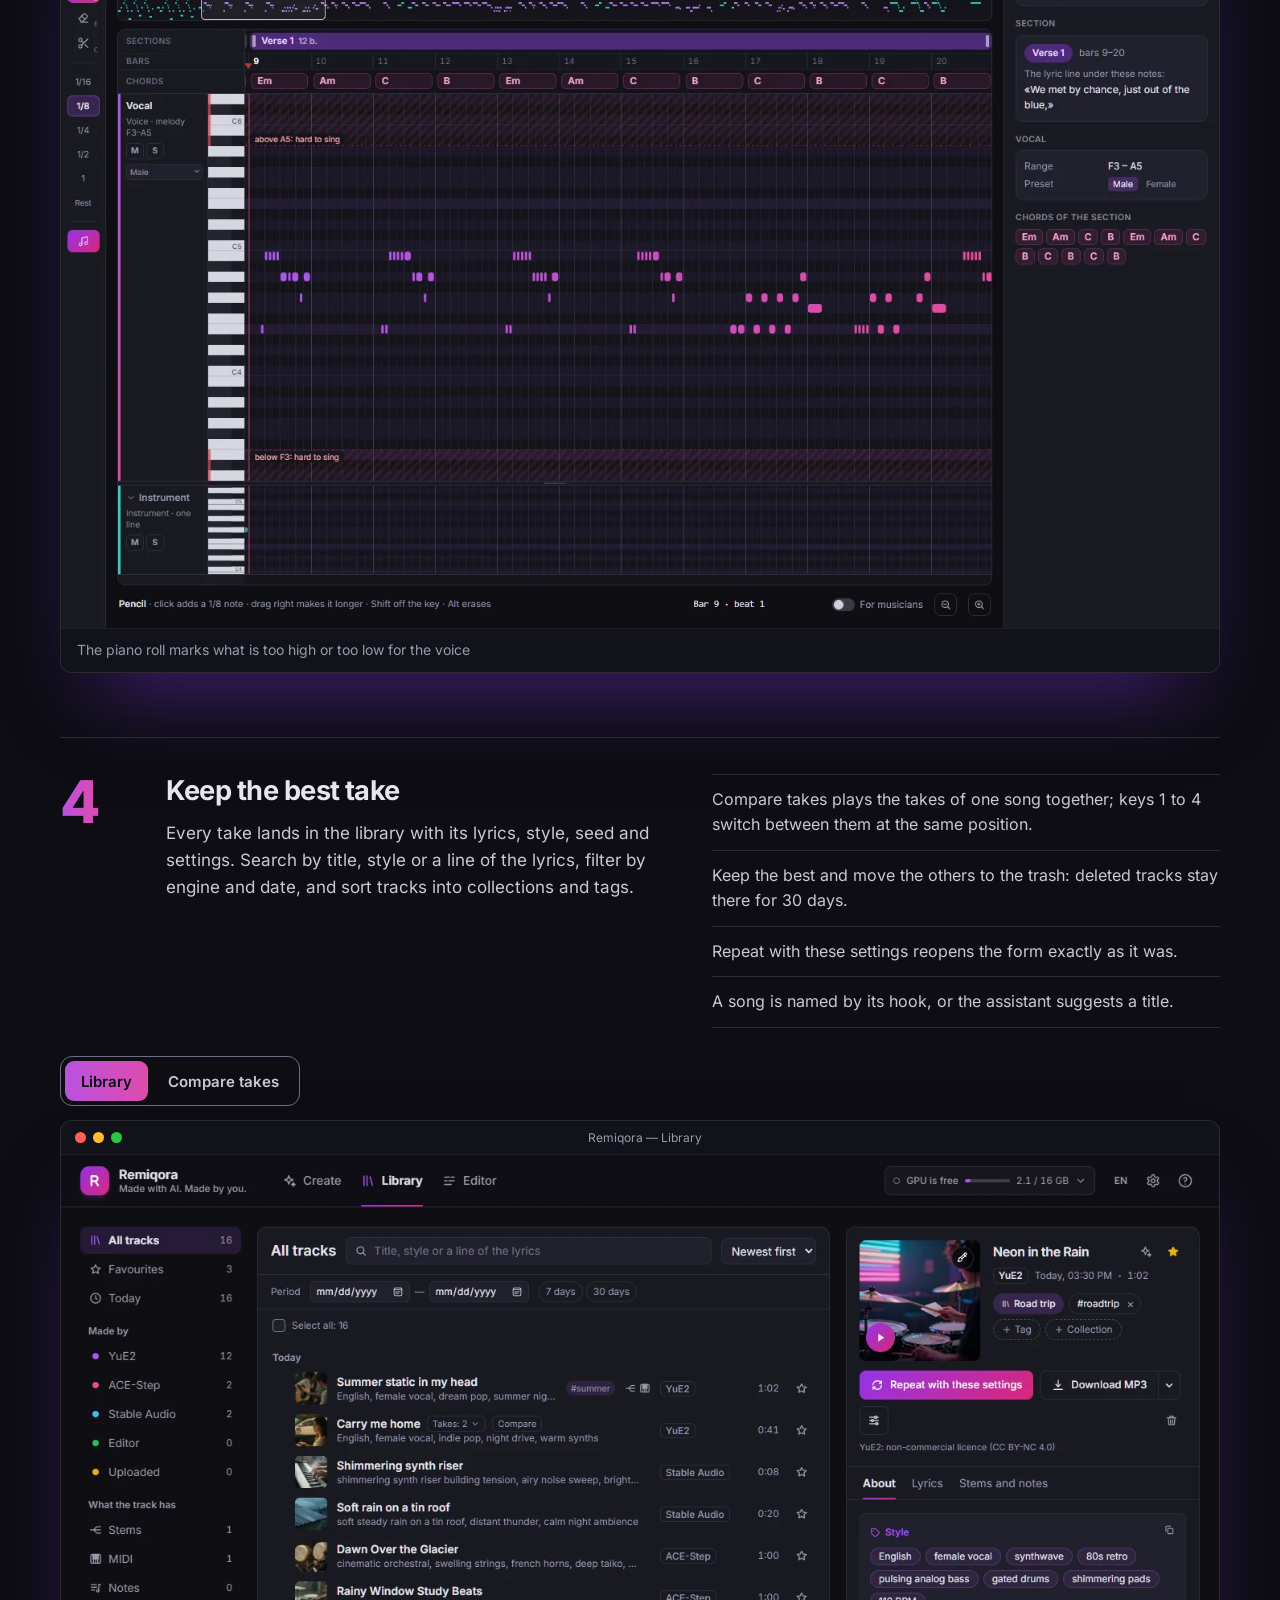
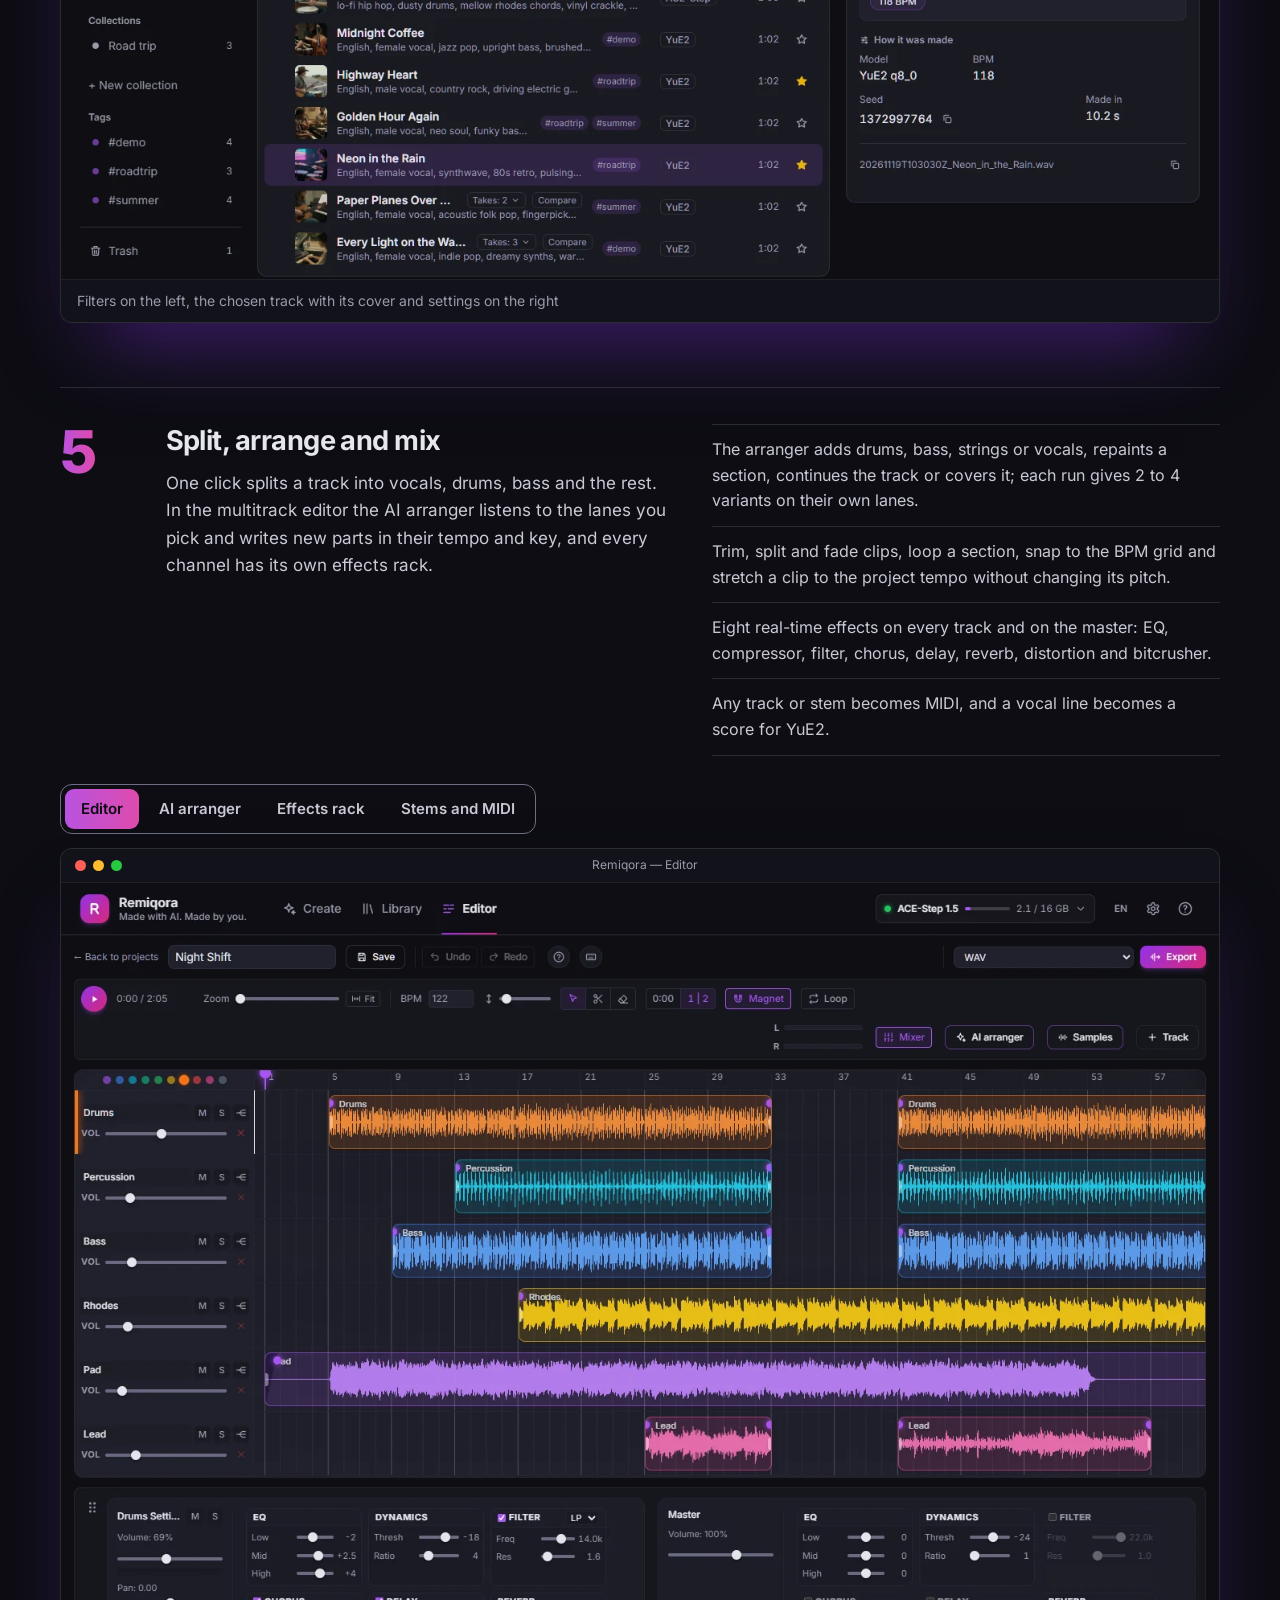
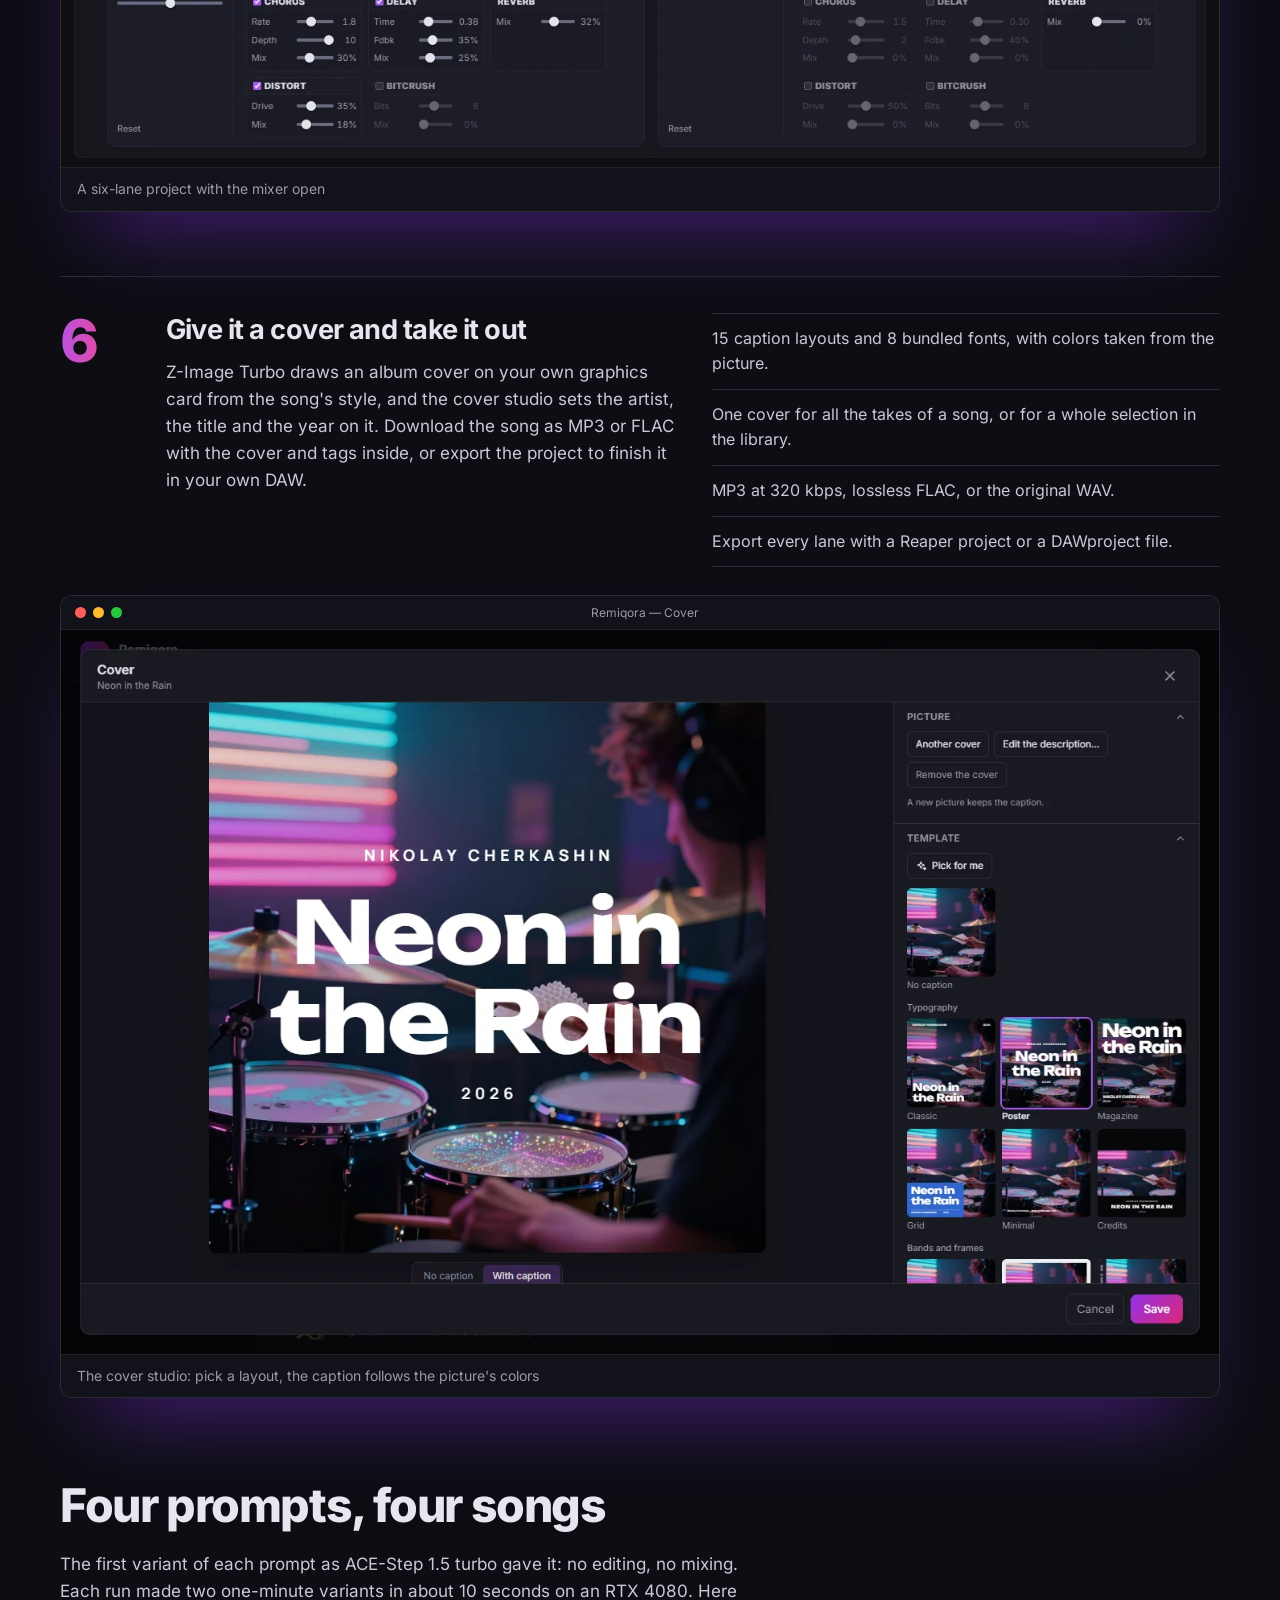
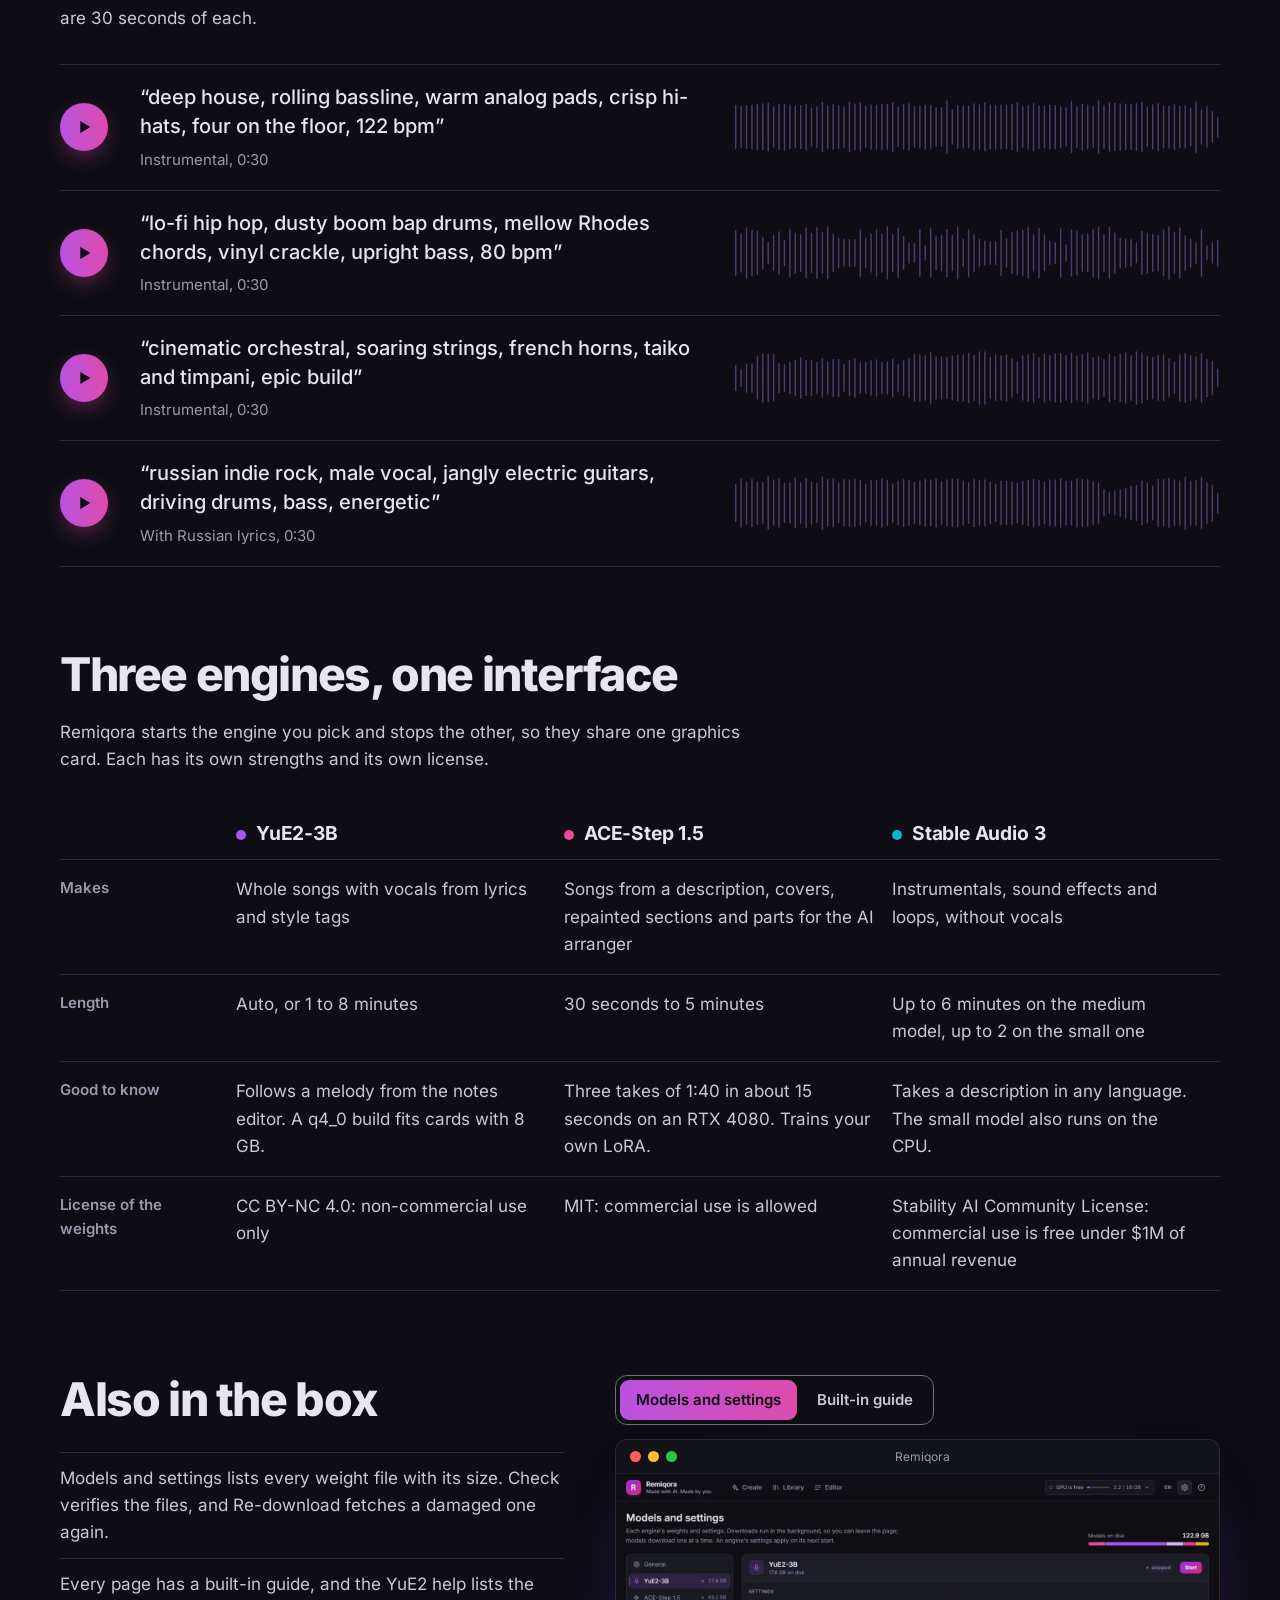
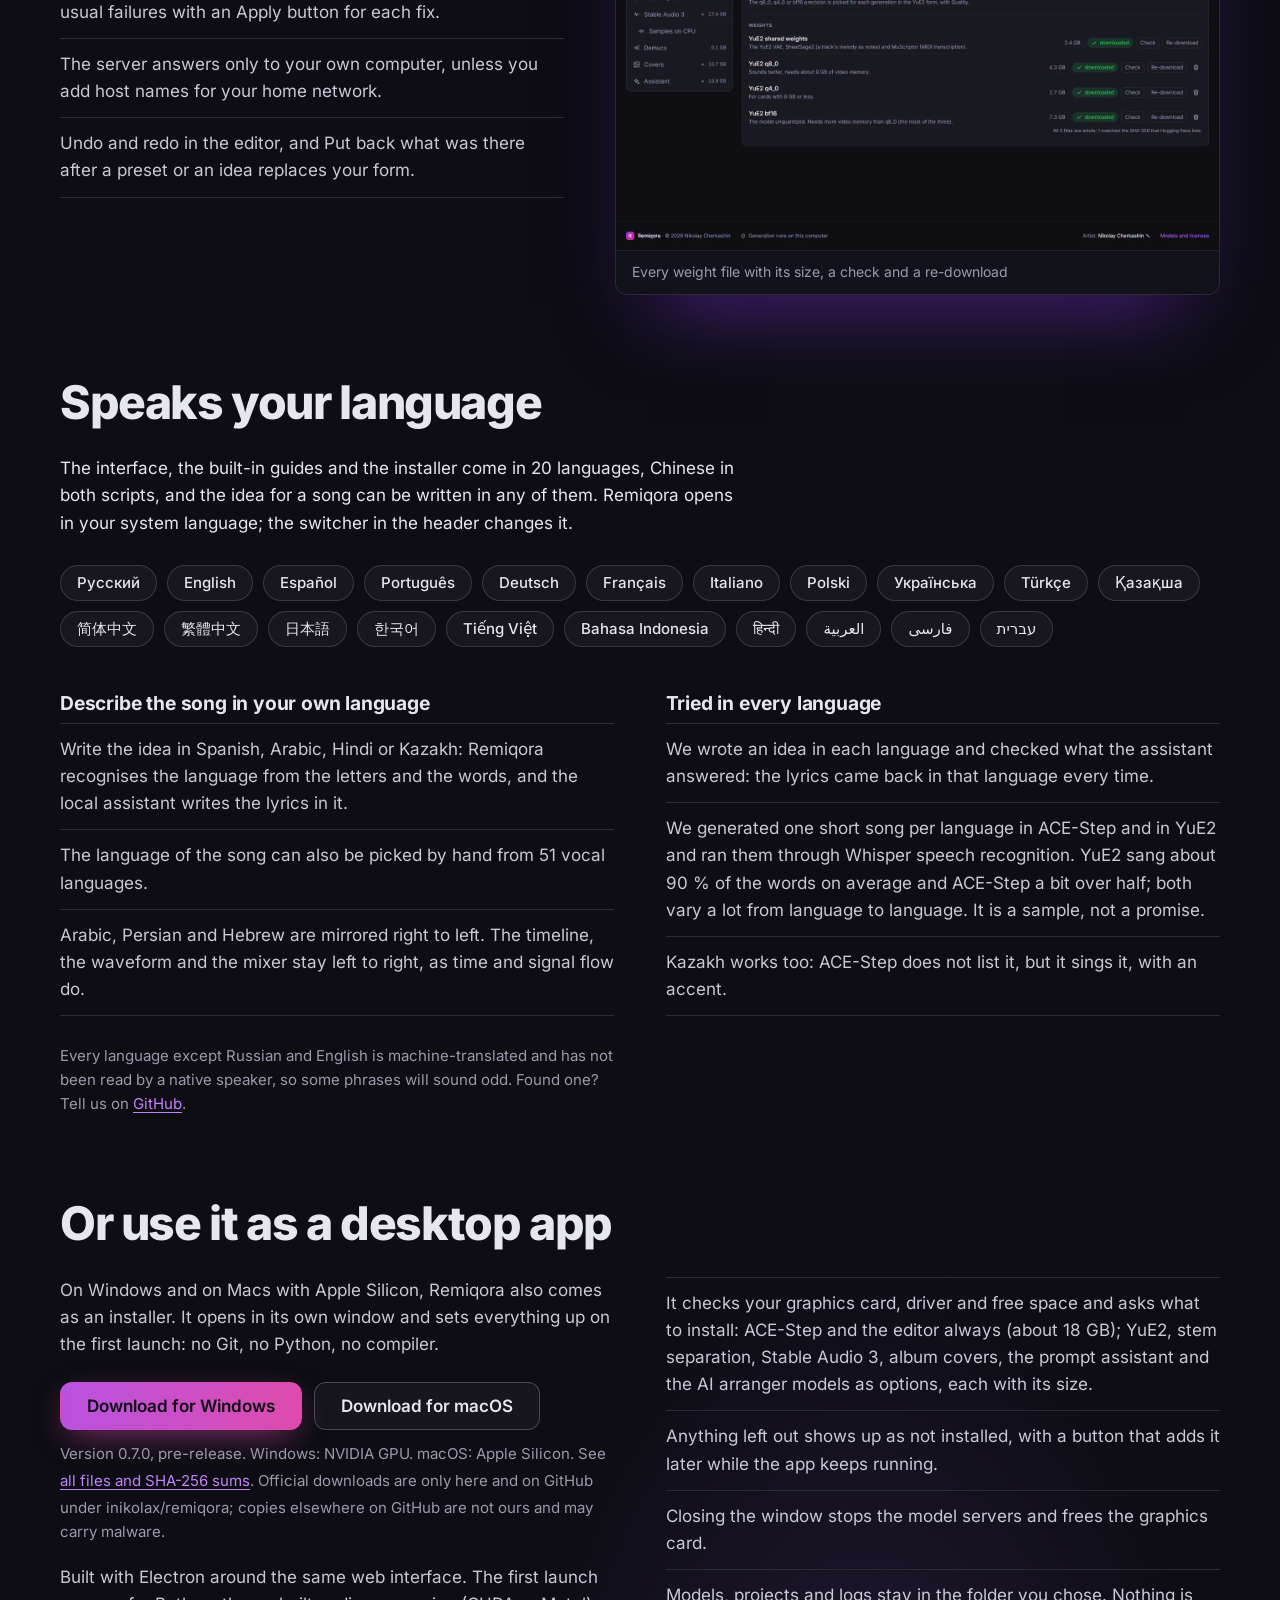
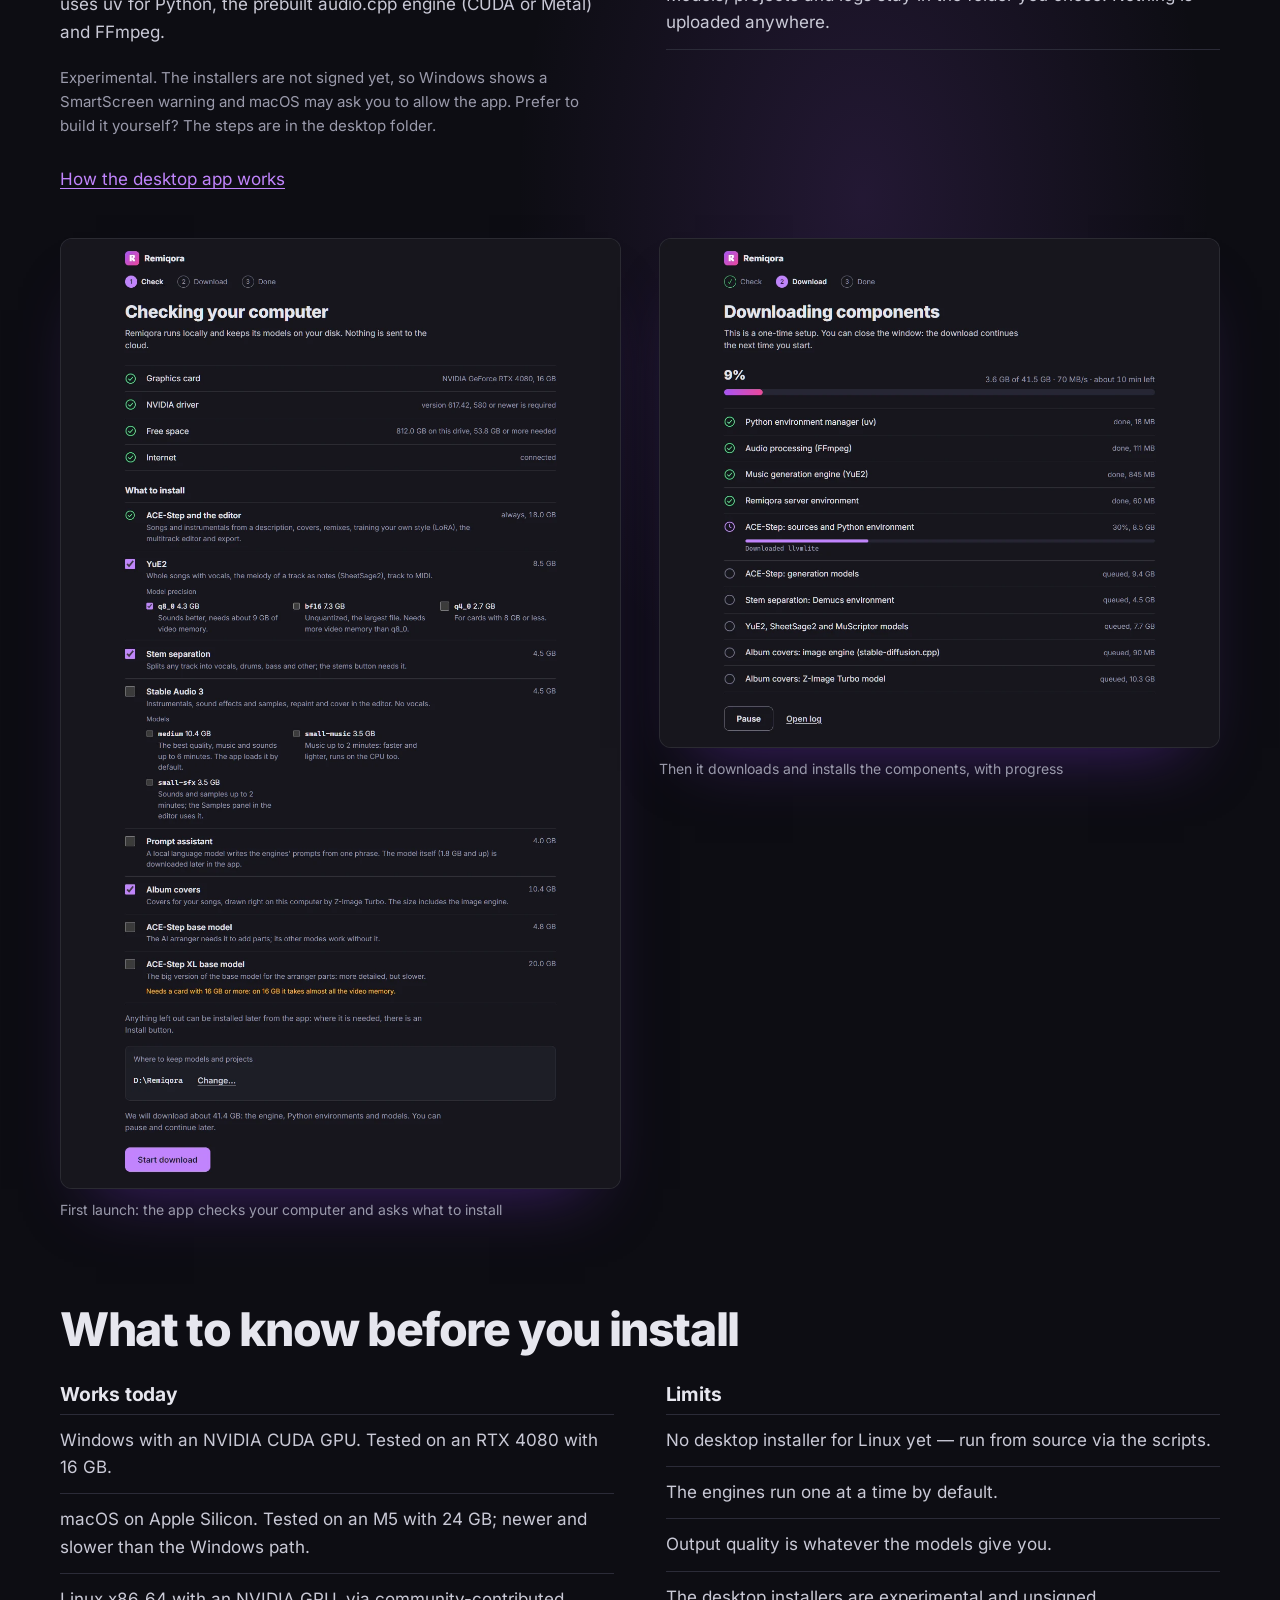
==== commit 236af856: "Landing for 0.7: section navigation, the video on the page, a six-step tour with every screen, the e" ====
--- a/index.html
+++ b/index.html
@@ -4,7 +4,7 @@
 <meta charset="utf-8">
 <meta name="viewport" content="width=device-width, initial-scale=1">
 <title>Remiqora: local AI music generator with stems and a DAW</title>
-<meta name="description" content="Open-source AI music studio on your own GPU: songs from one phrase with ACE-Step, YuE2 and Stable Audio 3, stems, an AI arranger and a multitrack editor.">
+<meta name="description" content="Free AI music studio on your own GPU: songs from one phrase, a notes editor, stems, an AI arranger, album covers and a multitrack editor.">
 <meta name="color-scheme" content="dark">
 <meta name="theme-color" content="#0d0d13">
 <meta name="author" content="Nikolay Cherkashin">
@@ -16,7 +16,7 @@
 <meta property="og:type" content="website">
 <meta property="og:site_name" content="Remiqora">
 <meta property="og:title" content="Remiqora: local AI music generator with stems and a DAW">
-<meta property="og:description" content="Open-source AI music studio on your own GPU: songs from one phrase with ACE-Step, YuE2 and Stable Audio 3, stems, an AI arranger and a multitrack editor.">
+<meta property="og:description" content="Free AI music studio on your own GPU: songs from one phrase, a notes editor, stems, an AI arranger, album covers and a multitrack editor.">
 <meta property="og:image" content="https://remiqora.com/social-preview.png">
 <meta property="og:image:type" content="image/png">
 <meta property="og:image:width" content="1280">
@@ -27,12 +27,12 @@
 <meta property="og:locale:alternate" content="ru_RU">
 <meta name="twitter:card" content="summary_large_image">
 <meta name="twitter:title" content="Remiqora: local AI music generator with stems and a DAW">
-<meta name="twitter:description" content="Open-source AI music studio on your own GPU: songs from one phrase with ACE-Step, YuE2 and Stable Audio 3, stems, an AI arranger and a multitrack editor.">
+<meta name="twitter:description" content="Free AI music studio on your own GPU: songs from one phrase, a notes editor, stems, an AI arranger, album covers and a multitrack editor.">
 <meta name="twitter:image" content="https://remiqora.com/social-preview.png">
 <meta name="twitter:image:alt" content="Remiqora: the headline Made with AI. Made by you. next to the multitrack editor with the AI arranger, the effects rack and the stem panel.">
 <link rel="icon" href="assets/favicon.svg" type="image/svg+xml">
-<link rel="preload" href="screenshots/en/14-ai-arranger.webp" as="image" type="image/webp" fetchpriority="high">
-<script type="application/ld+json">{"@context":"https://schema.org","@graph":[{"@type":"WebSite","@id":"https://remiqora.com/#website","url":"https://remiqora.com/","name":"Remiqora","inLanguage":["en","ru"],"publisher":{"@id":"https://remiqora.com/#author"}},{"@type":"WebPage","@id":"https://remiqora.com/#webpage","url":"https://remiqora.com/","name":"Remiqora: local AI music generator with stems and a DAW","description":"Open-source AI music studio on your own GPU: songs from one phrase with ACE-Step, YuE2 and Stable Audio 3, stems, an AI arranger and a multitrack editor.","inLanguage":"en","isPartOf":{"@id":"https://remiqora.com/#website"},"about":{"@id":"https://remiqora.com/#app"},"author":{"@id":"https://remiqora.com/#author"},"primaryImageOfPage":{"@type":"ImageObject","url":"https://remiqora.com/social-preview.png","width":1280,"height":640}},{"@type":"SoftwareApplication","@id":"https://remiqora.com/#app","name":"Remiqora","url":"https://remiqora.com/","description":"Open-source AI music studio on your own GPU: songs from one phrase with ACE-Step, YuE2 and Stable Audio 3, stems, an AI arranger and a multitrack editor.","inLanguage":"en","applicationCategory":"MultimediaApplication","applicationSubCategory":"Music production","operatingSystem":"Windows, macOS, Linux","softwareRequirements":"Windows or Linux with an NVIDIA CUDA GPU, or macOS on Apple Silicon","featureList":["Text-to-music generation with ACE-Step 1.5, YuE2-3B and Stable Audio 3","From an idea: a local language model writes the prompt from one phrase","Instrumentals, sound effects and samples with Stable Audio 3","Stem separation with Demucs","Melody extraction and audio-to-MIDI transcription","Multitrack editor in the browser with an effects rack on every channel","AI arranger that adds drums, bass, strings and other parts to a track","LoRA training for ACE-Step","WAV and MP3 export, or stems with a Reaper project or DAWproject","Interface in 20 languages, and From an idea in any of them"],"softwareVersion":"0.7.0","downloadUrl":"https://github.com/inikolax/remiqora/releases/tag/v0.7.0","memoryRequirements":"NVIDIA GPU with 8 GB of video memory or more (16 GB tested), or Apple Silicon (24 GB tested)","storageRequirements":"18 GB to 80 GB, depending on the models chosen at install","video":{"@id":"https://remiqora.com/#demo"},"image":"https://remiqora.com/social-preview.png","screenshot":["https://remiqora.com/screenshots/en/14-ai-arranger.png","https://remiqora.com/screenshots/en/08-editor-with-clip.png","https://remiqora.com/screenshots/en/05-stems-panel.png","https://remiqora.com/screenshots/en/10-editor-effects.png","https://remiqora.com/screenshots/en/02-ace-step.png"],"isAccessibleForFree":true,"offers":{"@type":"Offer","price":"0","priceCurrency":"USD"},"license":"https://github.com/inikolax/remiqora/blob/master/LICENSE","author":{"@id":"https://remiqora.com/#author"},"sameAs":["https://github.com/inikolax/remiqora"]},{"@type":"VideoObject","@id":"https://remiqora.com/#demo","name":"Remiqora: a local AI music studio (ACE-Step + YuE2, stems, MIDI, built-in DAW)","description":"Open-source AI music studio on your own GPU: songs from one phrase with ACE-Step, YuE2 and Stable Audio 3, stems, an AI arranger and a multitrack editor.","thumbnailUrl":"https://i.ytimg.com/vi/uV-fbgu4Nf8/hqdefault.jpg","uploadDate":"2026-09-21T01:46:08-07:00","duration":"PT1M5S","contentUrl":"https://www.youtube.com/watch?v=uV-fbgu4Nf8","embedUrl":"https://www.youtube.com/embed/uV-fbgu4Nf8"},{"@type":"FAQPage","@id":"https://remiqora.com/#faq","inLanguage":"en","isPartOf":{"@id":"https://remiqora.com/#webpage"},"mainEntity":[{"@type":"Question","name":"Is Remiqora free?","acceptedAnswer":{"@type":"Answer","text":"Yes. It is open source under the MIT license, with no account, no subscription and no limit on how many tracks you generate. It runs on your own hardware, so the only cost is your electricity."}},{"@type":"Question","name":"Does it work offline?","acceptedAnswer":{"@type":"Answer","text":"After the one-time download of the models, yes: generation, stem separation, the AI arranger and the editor all run on your computer without an internet connection. Remiqora has no telemetry of its own, and your prompts and tracks never leave your machine."}},{"@type":"Question","name":"What hardware do I need?","acceptedAnswer":{"@type":"Answer","text":"Windows or Linux with an NVIDIA GPU, or a Mac with Apple Silicon. It is tested on an RTX 4080 with 16 GB and on an M5 Mac with 24 GB. YuE2 has a q4_0 build for cards with 8 GB, its q8_0 build wants about 9 GB, and the optional XL base model needs 16 GB. Plan for 18 GB of disk for ACE-Step alone and up to about 80 GB for everything, Stable Audio 3 and the prompt assistant included."}},{"@type":"Question","name":"Can I use the music commercially?","acceptedAnswer":{"@type":"Answer","text":"It depends on the model that made the track. ACE-Step 1.5 is MIT-licensed, and its authors say the music can be used commercially. The YuE2-3B weights are CC BY-NC 4.0, so tracks made with YuE2 are for non-commercial use only. Stable Audio 3 weights are under the Stability AI Community License: commercial use, of the generated audio too, is free for individuals and companies with under $1M in annual revenue after a free registration with Stability AI; above that you need a license from Stability AI. Check the model's current license before you publish, and note that the ACE-Step authors warn about unintentional copyright infringement."}},{"@type":"Question","name":"How is it different from Suno or Udio?","acceptedAnswer":{"@type":"Answer","text":"Suno and Udio are cloud services with their own models. Remiqora runs open models on your computer: no credits, no queue, and nothing is uploaded. Instead of one finished file you get stems, a multitrack editor and an AI arranger, so you can build a song part by part and finish it in your own DAW. The cloud services can still sound more polished in some genres."}},{"@type":"Question","name":"Does it run on Mac and Linux?","acceptedAnswer":{"@type":"Answer","text":"Macs with Apple Silicon get a desktop installer; Intel Macs are not supported. Linux with an NVIDIA GPU runs from source with the setup scripts; there is no Linux installer yet."}}]},{"@type":"Person","@id":"https://remiqora.com/#author","name":"Nikolay Cherkashin","url":"https://github.com/inikolax","sameAs":["https://github.com/inikolax"],"jobTitle":"Developer of Remiqora"}]}</script>
+<link rel="preload" href="screenshots/en/17-notes.webp" as="image" type="image/webp" fetchpriority="high">
+<script type="application/ld+json">{"@context":"https://schema.org","@graph":[{"@type":"WebSite","@id":"https://remiqora.com/#website","url":"https://remiqora.com/","name":"Remiqora","inLanguage":["en","ru"],"publisher":{"@id":"https://remiqora.com/#author"}},{"@type":"WebPage","@id":"https://remiqora.com/#webpage","url":"https://remiqora.com/","name":"Remiqora: local AI music generator with stems and a DAW","description":"Free AI music studio on your own GPU: songs from one phrase, a notes editor, stems, an AI arranger, album covers and a multitrack editor.","inLanguage":"en","isPartOf":{"@id":"https://remiqora.com/#website"},"about":{"@id":"https://remiqora.com/#app"},"author":{"@id":"https://remiqora.com/#author"},"primaryImageOfPage":{"@type":"ImageObject","url":"https://remiqora.com/social-preview.png","width":1280,"height":640}},{"@type":"SoftwareApplication","@id":"https://remiqora.com/#app","name":"Remiqora","url":"https://remiqora.com/","description":"Free AI music studio on your own GPU: songs from one phrase, a notes editor, stems, an AI arranger, album covers and a multitrack editor.","inLanguage":"en","applicationCategory":"MultimediaApplication","applicationSubCategory":"Music production","operatingSystem":"Windows, macOS, Linux","softwareRequirements":"Windows or Linux with an NVIDIA CUDA GPU, or macOS on Apple Silicon","featureList":["Text-to-music generation with YuE2-3B, ACE-Step 1.5 and Stable Audio 3","From an idea: a local language model writes the prompt from one phrase","A notes editor for YuE2's melody: piano roll, sheet music, MIDI import","A library with search, filters, collections, tags and a trash","Album covers drawn locally by Z-Image Turbo, with a caption studio","Stem separation with Demucs","Melody extraction and audio-to-MIDI transcription","Multitrack editor in the browser with an effects rack on every channel","AI arranger that adds drums, bass, strings and other parts to a track","LoRA training for ACE-Step","Downloads as MP3 or FLAC with the cover and tags, or stems with a Reaper project or DAWproject"],"softwareVersion":"0.7.0","downloadUrl":"https://github.com/inikolax/remiqora/releases/tag/v0.7.0","memoryRequirements":"NVIDIA GPU with 8 GB of video memory or more (16 GB tested), or Apple Silicon (24 GB tested)","storageRequirements":"18 GB to 80 GB, depending on the models chosen at install","video":{"@id":"https://remiqora.com/#demo"},"image":"https://remiqora.com/social-preview.png","screenshot":["https://remiqora.com/screenshots/en/17-notes.png","https://remiqora.com/screenshots/en/19-library.png","https://remiqora.com/screenshots/en/20-cover-studio.png","https://remiqora.com/screenshots/en/14-ai-arranger.png","https://remiqora.com/screenshots/en/08-editor-with-clip.png","https://remiqora.com/screenshots/en/02-ace-step.png"],"isAccessibleForFree":true,"offers":{"@type":"Offer","price":"0","priceCurrency":"USD"},"license":"https://github.com/inikolax/remiqora/blob/master/LICENSE","author":{"@id":"https://remiqora.com/#author"},"sameAs":["https://github.com/inikolax/remiqora"]},{"@type":"VideoObject","@id":"https://remiqora.com/#demo","name":"What's new in Remiqora 0.7","inLanguage":"en","description":"A walk through everything new: the home page, one Create page for three engines, the notes editor, the library and album covers. Pick a chapter to start from it.","thumbnailUrl":"https://remiqora.com/media/whats-new-0.7-en.webp","uploadDate":"2026-11-23T05:30:00+00:00","duration":"PT7M","contentUrl":"https://youtu.be/MFBPrvuLIng","embedUrl":"https://www.youtube-nocookie.com/embed/MFBPrvuLIng"},{"@type":"FAQPage","@id":"https://remiqora.com/#faq","inLanguage":"en","isPartOf":{"@id":"https://remiqora.com/#webpage"},"mainEntity":[{"@type":"Question","name":"Is Remiqora free?","acceptedAnswer":{"@type":"Answer","text":"Yes. It is open source under the MIT license, with no account, no subscription and no limit on how many tracks you generate. It runs on your own hardware, so the only cost is your electricity."}},{"@type":"Question","name":"Does it work offline?","acceptedAnswer":{"@type":"Answer","text":"After the one-time download of the models, yes: generation, stem separation, the AI arranger and the editor all run on your computer without an internet connection. Remiqora has no telemetry of its own, and your prompts and tracks never leave your machine."}},{"@type":"Question","name":"What hardware do I need?","acceptedAnswer":{"@type":"Answer","text":"Windows or Linux with an NVIDIA GPU, or a Mac with Apple Silicon. It is tested on an RTX 4080 with 16 GB and on an M5 Mac with 24 GB. YuE2 has a q4_0 build for cards with 8 GB, its q8_0 build wants about 9 GB, and the optional XL base model needs 16 GB. Plan for 18 GB of disk for ACE-Step alone and up to about 80 GB for everything, Stable Audio 3 and the prompt assistant included."}},{"@type":"Question","name":"Can I use the music commercially?","acceptedAnswer":{"@type":"Answer","text":"It depends on the model that made the track. ACE-Step 1.5 is MIT-licensed, and its authors say the music can be used commercially. The YuE2-3B weights are CC BY-NC 4.0, so tracks made with YuE2 are for non-commercial use only. Stable Audio 3 weights are under the Stability AI Community License: commercial use, of the generated audio too, is free for individuals and companies with under $1M in annual revenue after a free registration with Stability AI; above that you need a license from Stability AI. Check the model's current license before you publish, and note that the ACE-Step authors warn about unintentional copyright infringement."}},{"@type":"Question","name":"How is it different from Suno or Udio?","acceptedAnswer":{"@type":"Answer","text":"Suno and Udio are cloud services with their own models. Remiqora runs open models on your computer: no credits, no queue, and nothing is uploaded. Instead of one finished file you get stems, a multitrack editor and an AI arranger, so you can build a song part by part and finish it in your own DAW. The cloud services can still sound more polished in some genres."}},{"@type":"Question","name":"Does it run on Mac and Linux?","acceptedAnswer":{"@type":"Answer","text":"Macs with Apple Silicon get a desktop installer; Intel Macs are not supported. Linux with an NVIDIA GPU runs from source with the setup scripts; there is no Linux installer yet."}}]},{"@type":"Person","@id":"https://remiqora.com/#author","name":"Nikolay Cherkashin","url":"https://github.com/inikolax","sameAs":["https://github.com/inikolax"],"jobTitle":"Developer of Remiqora"}]}</script>
 <link rel="preload" href="assets/fonts/inter-latin.woff2" as="font" type="font/woff2" crossorigin>
 
 <link rel="stylesheet" href="assets/site.css">
@@ -41,23 +41,42 @@
 <a class="skip" href="#main">Skip to content</a>
 <header class="top wrap">
   <a class="brand" href="./" aria-label="Remiqora"><img src="assets/favicon.svg" width="30" height="30" alt=""><span>Remiqora</span></a>
-  <nav aria-label="Main"><a href="#listen">Listen</a><a href="#how">How it works</a><a href="#editor">Editor</a><a href="#languages">Languages</a><a href="#desktop">Download</a><a href="#limits">Before you install</a><a href="#install">Install</a><a href="https://github.com/inikolax/remiqora">GitHub</a><a class="product" href="video/">Remiqora Video</a><a class="lang" href="ru/" hreflang="ru" lang="ru">Русский</a></nav>
+  <nav aria-label="Site"><a href="https://github.com/inikolax/remiqora">GitHub</a><a class="product" href="video/">Remiqora Video</a><a class="lang" href="ru/" hreflang="ru" lang="ru">Русский</a><a class="btn btn--primary btn--sm" href="#desktop">Download</a></nav>
 </header>
+<nav class="map" id="map" aria-label="Sections of this page"><div class="wrap"><ol role="list"><li style="--c:var(--vocals)"><a href="#watch">Video</a></li><li style="--c:var(--drums)"><a href="#listen">Listen</a></li><li style="--c:var(--bass)"><a href="#tour">Idea</a></li><li style="--c:var(--other)"><a href="#create">Create</a></li><li style="--c:var(--keys)"><a href="#notes">Notes</a></li><li style="--c:var(--vocals)"><a href="#library">Library</a></li><li style="--c:var(--drums)"><a href="#editor">Editor</a></li><li style="--c:var(--bass)"><a href="#release">Cover</a></li><li style="--c:var(--other)"><a href="#engines">Engines</a></li><li style="--c:var(--keys)"><a href="#languages">Languages</a></li><li style="--c:var(--vocals)"><a href="#desktop">Download</a></li><li style="--c:var(--drums)"><a href="#install">Install</a></li><li style="--c:var(--bass)"><a href="#faq">FAQ</a></li></ol></div></nav>
 <main id="main">
   <section class="hero">
     <div class="wrap">
-      <ul class="pills" role="list"><li class="pill"><span class="dot dot--ok" aria-hidden="true"></span>Open source · Runs locally</li><li class="pill"><span class="dot dot--pink" aria-hidden="true"></span>New: From an idea · Stable Audio 3</li><li class="pill"><span class="dot dot--ok" aria-hidden="true"></span>Windows · NVIDIA CUDA</li><li class="pill"><span class="dot" aria-hidden="true"></span>macOS · Apple Silicon</li></ul>
+      <ul class="pills" role="list"><li class="pill"><span class="dot dot--ok" aria-hidden="true"></span>Open source, runs 100% locally</li><li class="pill"><span class="dot dot--pink" aria-hidden="true"></span>New in 0.7: Notes, Library, Covers</li><li class="pill"><span class="dot" aria-hidden="true"></span>Windows, macOS, Linux</li></ul>
       <div class="hero__grid">
       <div class="hero__copy">
         <h1><span class="visually-hidden">Remiqora. </span>Made with <span class="grad">AI</span>.<br>Made by you.</h1>
-        <p class="lead">Remiqora is a local music studio. <span class="nb">ACE-Step</span> 1.5, YuE2-3B and Stable Audio 3 generate the track, from your prompt or from one phrase, Demucs splits it into stems, the AI arranger writes new parts that fit, and a multitrack editor in your browser mixes it down. Everything runs on your own computer.</p>
-        <p class="actions"><a class="btn btn--primary" href="https://github.com/inikolax/remiqora">Get it on GitHub</a><a class="btn" href="https://www.youtube.com/watch?v=uV-fbgu4Nf8">Watch the demo</a></p>
-        <ol class="flow" aria-label="From idea to finished mix"><li>From an idea</li><li>Generate</li><li>Stems</li><li>AI arranger</li><li>Mix</li></ol>
-      </div>
-      <div class="hero__art"><figure class="card card--daw"><figcaption class="pill"><span class="dot dot--pink" aria-hidden="true"></span>AI arranger in the DAW</figcaption><div class="win"><div class="win__bar" aria-hidden="true"><i></i><i></i><i></i><span>Remiqora — Editor</span></div><div class="win__body crop" style="aspect-ratio:1085/470"><img src="screenshots/en/14-ai-arranger.webp" width="1440" height="1100" alt="The editor with seven lanes and the AI arranger panel: Add a part, the instrument chips with Guitar picked, a part description, the lanes the model hears and D Dorian as the key" fetchpriority="high" style="width:132.7189%;left:-31.7972%;top:-29.7872%"></div></div></figure><figure class="card card--rack"><figcaption class="pill"><span class="dot dot--pink" aria-hidden="true"></span>Effects rack</figcaption><div class="win"><div class="win__bar" aria-hidden="true"><i></i><i></i><i></i><span>Remiqora — Channel</span></div><div class="win__body"><img class="plain" src="screenshots/en/10-editor-effects.webp" width="1338" height="622" alt="The effects rack of the drums channel with EQ, dynamics, filter, chorus, delay, reverb and distortion switched on"></div></div></figure><figure class="card card--stems"><figcaption class="pill"><span class="dot dot--pink" aria-hidden="true"></span>Stem separation</figcaption><div class="win"><div class="win__bar" aria-hidden="true"><i></i><i></i><i></i><span>Remiqora — Stems</span></div><div class="win__body crop" style="aspect-ratio:728/648"><img src="screenshots/en/05-stems-panel.webp" width="728" height="838" alt="The stems panel: vocals, drums, bass and other, with Recreate, Open in editor and Delete" loading="lazy" style="width:100.0000%;left:0.0000%;top:0.0000%"></div></div></figure></div>
+        <p class="lead">Remiqora is a free music studio that runs on your own computer. Turn one phrase into a song, shape its melody as notes, split it into stems, let the AI arranger add parts that fit, give it a cover and mix it in a multitrack editor. No account, no credits, nothing uploaded.</p>
+        <p class="actions"><a class="btn btn--primary" href="https://github.com/inikolax/remiqora/releases/download/v0.7.0/Remiqora-Setup-0.7.0.exe">Download for Windows</a><a class="btn" href="https://github.com/inikolax/remiqora/releases/download/v0.7.0/Remiqora-0.7.0-arm64.dmg">Download for macOS</a></p>
+        <p class="hero__ver">Version 0.7.0, free under the MIT license. Windows needs an NVIDIA card, macOS an Apple Silicon Mac. <a href="https://github.com/inikolax/remiqora">Linux and the source code are on GitHub</a>.</p>
+      </div>
+      <div class="hero__art"><figure class="card card--daw"><figcaption class="pill"><span class="dot dot--pink" aria-hidden="true"></span>Notes for YuE2</figcaption><div class="win"><div class="win__bar" aria-hidden="true"><i></i><i></i><i></i><span>Remiqora — Notes</span></div><div class="win__body crop" style="aspect-ratio:1180/560"><img src="screenshots/en/17-notes.webp" width="1440" height="900" alt="The notes editor: a vocal melody in the piano roll with chords above it and the lyric line of the section on the right" fetchpriority="high" style="width:122.0339%;left:0.0000%;top:-9.2857%"></div></div></figure><figure class="card card--rack"><figcaption class="pill"><span class="dot dot--pink" aria-hidden="true"></span>Library</figcaption><div class="win"><div class="win__bar" aria-hidden="true"><i></i><i></i><i></i><span>Remiqora — Library</span></div><div class="win__body crop" style="aspect-ratio:700/520"><img src="screenshots/en/19-library.webp" width="1440" height="900" alt="The library: a list of tracks with covers, tags and the engine that made each one" style="width:205.7143%;left:-35.7143%;top:-45.3846%"></div></div></figure><figure class="card card--stems"><figcaption class="pill"><span class="dot dot--pink" aria-hidden="true"></span>Album covers</figcaption><div class="win"><div class="win__bar" aria-hidden="true"><i></i><i></i><i></i><span>Remiqora — Cover</span></div><div class="win__body crop" style="aspect-ratio:700/520"><img src="screenshots/en/20-cover-studio.webp" width="1440" height="900" alt="The cover studio: a picture of a drummer in neon light with the artist name, the title Neon in the Rain and the year set on it" style="width:205.7143%;left:-26.4286%;top:-28.8462%"></div></div></figure></div>
       </div>
     </div>
     <svg class="hero__bars" viewBox="0 0 1200 100" preserveAspectRatio="none" aria-hidden="true" focusable="false"><defs><linearGradient id="bars" x1="0" x2="1"><stop offset="0" stop-color="#b952e0"/><stop offset="1" stop-color="#de4bac"/></linearGradient></defs><path d="M3.0 27.4V72.6M9.0 12.6V87.4M15.0 13.0V87.0M21.0 14.9V85.1M27.0 11.0V89.0M33.0 13.4V86.6M39.0 10.5V89.5M45.0 10.6V89.4M51.0 15.0V85.0M57.0 13.5V86.5M63.0 10.2V89.8M69.0 11.8V88.2M75.0 21.5V78.5M81.0 20.4V79.6M87.0 11.8V88.2M93.0 13.1V86.9M99.0 17.6V82.4M105.0 13.0V87.0M111.0 21.5V78.5M117.0 18.0V82.0M123.0 18.6V81.4M129.0 9.3V90.7M135.0 15.9V84.1M141.0 19.3V80.7M147.0 23.8V76.2M153.0 10.6V89.4M159.0 7.8V92.2M165.0 5.5V94.5M171.0 6.5V93.5M177.0 14.2V85.8M183.0 13.3V86.7M189.0 18.6V81.4M195.0 13.1V86.9M201.0 8.1V91.9M207.0 12.1V87.9M213.0 14.8V85.2M219.0 14.6V85.4M225.0 13.0V87.0M231.0 16.6V83.4M237.0 13.3V86.7M243.0 9.9V90.1M249.0 8.2V91.8M255.0 8.8V91.2M261.0 9.9V90.1M267.0 4.0V96.0M273.0 8.1V91.9M279.0 8.5V91.5M285.0 10.5V89.5M291.0 4.0V96.0M297.0 11.7V88.3M303.0 11.9V88.1M309.0 9.7V90.3M315.0 9.4V90.6M321.0 6.7V93.3M327.0 4.0V96.0M333.0 12.3V87.7M339.0 14.8V85.2M345.0 20.1V79.9M351.0 33.1V66.9M357.0 23.0V77.0M363.0 25.8V74.2M369.0 31.5V68.5M375.0 29.3V70.7M381.0 31.5V68.5M387.0 30.0V70.0M393.0 29.5V70.5M399.0 25.6V74.4M405.0 17.6V82.4M411.0 15.7V84.3M417.0 29.8V70.2M423.0 24.3V75.7M429.0 15.9V84.1M435.0 34.3V65.7M441.0 36.1V63.9M447.0 32.9V67.1M453.0 35.5V64.5M459.0 32.5V67.5M465.0 30.0V70.0M471.0 16.1V83.9M477.0 14.8V85.2M483.0 24.4V75.6M489.0 28.1V71.9M495.0 17.9V82.1M501.0 23.6V76.4M507.0 28.8V71.2M513.0 20.0V80.0M519.0 30.5V69.5M525.0 35.8V64.2M531.0 30.8V69.2M537.0 23.6V76.4M543.0 16.6V83.4M549.0 12.9V87.1M555.0 34.8V65.2M561.0 23.4V76.6M567.0 27.8V72.2M573.0 41.7V58.3M579.0 36.2V63.8M585.0 38.0V62.0M591.0 40.1V59.9M597.0 35.9V64.1M603.0 36.5V63.5M609.0 41.9V58.1M615.0 42.0V58.0M621.0 25.1V74.9M627.0 20.1V79.9M633.0 11.7V88.3M639.0 18.8V81.2M645.0 14.9V85.1M651.0 14.9V85.1M657.0 12.5V87.5M663.0 16.5V83.5M669.0 21.0V79.0M675.0 13.4V86.6M681.0 18.1V81.9M687.0 21.3V78.7M693.0 10.8V89.2M699.0 14.2V85.8M705.0 16.1V83.9M711.0 16.6V83.4M717.0 8.3V91.7M723.0 4.9V95.1M729.0 14.5V85.5M735.0 12.8V87.2M741.0 13.9V86.1M747.0 15.5V84.5M753.0 17.8V82.2M759.0 15.7V84.3M765.0 17.3V82.7M771.0 7.3V92.7M777.0 11.0V89.0M783.0 12.4V87.6M789.0 6.7V93.3M795.0 8.4V91.6M801.0 4.0V96.0M807.0 9.6V90.4M813.0 7.7V92.3M819.0 10.3V89.7M825.0 19.0V81.0M831.0 14.3V85.7M837.0 11.6V88.4M843.0 14.5V85.5M849.0 15.8V84.2M855.0 12.8V87.2M861.0 12.8V87.2M867.0 15.9V84.1M873.0 20.3V79.7M879.0 33.5V66.5M885.0 41.5V58.5M891.0 34.1V65.9M897.0 15.5V84.5M903.0 16.1V83.9M909.0 12.0V88.0M915.0 11.0V89.0M921.0 18.9V81.1M927.0 14.5V85.5M933.0 15.5V84.5M939.0 23.0V77.0M945.0 20.6V79.4M951.0 14.7V85.3M957.0 16.7V83.3M963.0 18.6V81.4M969.0 16.9V83.1M975.0 23.9V76.1M981.0 15.3V84.7M987.0 18.0V82.0M993.0 16.2V83.8M999.0 15.1V84.9M1005.0 17.6V82.4M1011.0 15.6V84.4M1017.0 17.5V82.5M1023.0 16.4V83.6M1029.0 17.7V82.3M1035.0 12.5V87.5M1041.0 18.5V81.5M1047.0 16.3V83.7M1053.0 13.2V86.8M1059.0 19.0V81.0M1065.0 13.4V86.6M1071.0 15.1V84.9M1077.0 16.7V83.3M1083.0 16.0V84.0M1089.0 13.1V86.9M1095.0 22.6V77.4M1101.0 19.6V80.4M1107.0 17.4V82.6M1113.0 21.2V78.8M1119.0 23.8V76.2M1125.0 22.4V77.6M1131.0 13.5V86.5M1137.0 13.6V86.4M1143.0 18.2V81.8M1149.0 17.9V82.1M1155.0 25.0V75.0M1161.0 22.0V78.0M1167.0 25.6V74.4M1173.0 36.0V64.0M1179.0 33.5V66.5M1185.0 36.8V63.2M1191.0 42.0V58.0M1197.0 45.4V54.6"/></svg>
+  </section>
+
+  <section id="watch" class="wrap section watch" aria-labelledby="watch-h">
+    <h2 id="watch-h">See version 0.7 in seven minutes</h2>
+    <p class="section__lead">A walk through everything new: the home page, one Create page for three engines, the notes editor, the library and album covers. Pick a chapter to start from it.</p>
+    <div class="watch__grid">
+      <div class="win watch__win">
+        <div class="win__bar" aria-hidden="true"><i></i><i></i><i></i><span>What&#x27;s new in Remiqora 0.7</span></div>
+        <div class="player" id="player" data-video="MFBPrvuLIng" data-title="What&#x27;s new in Remiqora 0.7" data-lang="en">
+          <a class="player__start" href="https://youtu.be/MFBPrvuLIng" aria-label="Play the video: What&#x27;s new in Remiqora 0.7"><img src="media/whats-new-0.7-en.webp" width="1280" height="720" alt="" loading="lazy"><span class="player__btn"><svg class="ico ico--play" viewBox="0 0 24 24" aria-hidden="true" focusable="false"><path d="M8 5.5v13l11-6.5z"/></svg></span></a>
+        </div>
+      </div>
+      <div class="chapters">
+        <h3 id="chapters-h">Chapters</h3>
+        <ol role="list" aria-labelledby="chapters-h"><li><a class="chapter" href="https://youtu.be/MFBPrvuLIng?t=0" data-t="0"><span class="chapter__t">0:00</span><span>Intro</span></a></li><li><a class="chapter" href="https://youtu.be/MFBPrvuLIng?t=16" data-t="16"><span class="chapter__t">0:16</span><span>A new home</span></a></li><li><a class="chapter" href="https://youtu.be/MFBPrvuLIng?t=52" data-t="52"><span class="chapter__t">0:52</span><span>One Create page</span></a></li><li><a class="chapter" href="https://youtu.be/MFBPrvuLIng?t=99" data-t="99"><span class="chapter__t">1:39</span><span>The YuE2 form</span></a></li><li><a class="chapter" href="https://youtu.be/MFBPrvuLIng?t=140" data-t="140"><span class="chapter__t">2:20</span><span>Notes for YuE2</span></a></li><li><a class="chapter" href="https://youtu.be/MFBPrvuLIng?t=207" data-t="207"><span class="chapter__t">3:27</span><span>ACE-Step and Stable Audio</span></a></li><li><a class="chapter" href="https://youtu.be/MFBPrvuLIng?t=243" data-t="243"><span class="chapter__t">4:03</span><span>Titles and takes</span></a></li><li><a class="chapter" href="https://youtu.be/MFBPrvuLIng?t=277" data-t="277"><span class="chapter__t">4:37</span><span>The Library</span></a></li><li><a class="chapter" href="https://youtu.be/MFBPrvuLIng?t=324" data-t="324"><span class="chapter__t">5:24</span><span>Album covers</span></a></li><li><a class="chapter" href="https://youtu.be/MFBPrvuLIng?t=374" data-t="374"><span class="chapter__t">6:14</span><span>Downloads, languages, installer</span></a></li><li><a class="chapter" href="https://youtu.be/MFBPrvuLIng?t=406" data-t="406"><span class="chapter__t">6:46</span><span>Get it</span></a></li></ol>
+      </div>
+    </div>
+    <p class="note">The video plays from YouTube. Nothing is loaded from YouTube until you press play. <a href="https://youtu.be/MFBPrvuLIng">Open it on YouTube</a>.</p>
   </section>
 
   <section id="listen" class="wrap section session" aria-labelledby="session-h">
@@ -84,25 +103,33 @@
     <p class="note">Times on an RTX 4080 with 16 GB. The lyrics were written for this demo; the Russian page has its own song with the same prompt.</p>
   </section>
 
+  <section id="tour" class="wrap section tour" aria-labelledby="tour-h">
+    <h2 id="tour-h">From one phrase to a finished release</h2>
+    <p class="section__lead">Six steps, each one a page of the app. The screenshots show the real interface: click one to see it full size.</p>
+    <ol class="stages" role="list"><li class="stage" id="idea"><div class="stage__head"><div class="stage__text"><h3>Start with one phrase</h3><p>The home page asks what you want to make. Write what the song is about, pick a song with vocals, an instrumental or a sound, and choose an engine. A language model on your computer writes the style tags and the lyrics; you read them, change what you like and press Generate.</p></div><ul class="plain stage__facts"><li>Write the idea in any of 20 languages: the lyrics come back in that language.</li><li>Another take asks the assistant for a different prompt.</li><li>Recent tracks and editor projects sit next to it, with their covers.</li></ul></div><div class="viewer"><div class="win"><div class="win__bar" aria-hidden="true"><i></i><i></i><i></i><span>Remiqora — Home</span></div><div class="viewer__panel" id="v-idea-p0"><button type="button" class="zoom" data-zoom="screenshots/en/01-idea.webp" data-w="1440" data-h="1325"><span class="crop" style="aspect-ratio:1440/1120"><img src="screenshots/en/01-idea.webp" width="1440" height="1325" alt="The home page: the question What shall we make?, an idea in one line, the choice of song, instrumental or sound, the engine, and the prompt the assistant wrote with style tags and lyrics; recent tracks on the right" loading="lazy" style="width:100.0000%;left:0.0000%;top:0.0000%"></span><span class="visually-hidden"> Show full size: Home</span></button><p class="viewer__cap">One phrase on the left became style tags and lyrics for YuE2</p></div></div></div></li><li class="stage" id="create"><div class="stage__head"><div class="stage__text"><h3>Generate with three engines</h3><p>One Create page holds YuE2, <span class="nb">ACE-Step</span> and Stable Audio 3. Fill the form while the engine is stopped: one button starts it, stops the one that was running and makes the takes, so a single graphics card is enough. Takes are queued on the server and survive a page reload.</p></div><ul class="plain stage__facts"><li>YuE2 writes whole songs with vocals, from 1 to 8 minutes, at draft, normal or final quality.</li><li><span class="nb">ACE-Step</span> makes a song in seconds, covers a track in another style and trains your own LoRA.</li><li>Stable Audio 3 makes instrumentals, sound effects and loops from a description in any language.</li><li>Presets, drafts that survive a reload, and an idea line above every form.</li></ul></div><div class="viewer" data-tabs><div class="viewer__tabs" role="tablist" aria-label="Screens of this step"><button type="button" role="tab" id="v-create-t0" aria-controls="v-create-p0" aria-selected="true" tabindex="0">ACE-Step</button><button type="button" role="tab" id="v-create-t1" aria-controls="v-create-p1" aria-selected="false" tabindex="-1">YuE2</button><button type="button" role="tab" id="v-create-t2" aria-controls="v-create-p2" aria-selected="false" tabindex="-1">Stable Audio 3</button><button type="button" role="tab" id="v-create-t3" aria-controls="v-create-p3" aria-selected="false" tabindex="-1">LoRA training</button></div><div class="win"><div class="win__bar" aria-hidden="true"><i></i><i></i><i></i><span>Remiqora — Create</span></div><div class="viewer__panel" id="v-create-p0" role="tabpanel" aria-labelledby="v-create-t0"><button type="button" class="zoom" data-zoom="screenshots/en/02-ace-step.webp" data-w="1440" data-h="900"><img src="screenshots/en/02-ace-step.webp" width="1440" height="900" alt="The ACE-Step form: a description of the music, length from 30 seconds to 5 minutes, the turbo and base models, the number of takes; the session list of today&#x27;s takes on the right" loading="lazy"><span class="visually-hidden"> Show full size: ACE-Step</span></button><p class="viewer__cap">ACE-Step: describe the music, pick a length, get up to four takes</p></div><div class="viewer__panel" id="v-create-p1" role="tabpanel" aria-labelledby="v-create-t1"><button type="button" class="zoom" data-zoom="screenshots/en/03-yue2.webp" data-w="1440" data-h="900"><img src="screenshots/en/03-yue2.webp" width="1440" height="900" alt="The YuE2 form with the Song, Melody and Tuning tabs: lyrics with verse and chorus tags, style tags, takes and seed" loading="lazy"><span class="visually-hidden"> Show full size: YuE2</span></button><p class="viewer__cap">YuE2: lyrics with section tags and a style line</p></div><div class="viewer__panel" id="v-create-p2" role="tabpanel" aria-labelledby="v-create-t2"><button type="button" class="zoom" data-zoom="screenshots/en/15-stable-audio.webp" data-w="1440" data-h="900"><img src="screenshots/en/15-stable-audio.webp" width="1440" height="900" alt="The Stable Audio 3 form: Music or Sound, a description, the Write the prompt button and lengths from 15 seconds to 3 minutes" loading="lazy"><span class="visually-hidden"> Show full size: Stable Audio 3</span></button><p class="viewer__cap">Stable Audio 3: a description becomes an instrumental or a sound</p></div><div class="viewer__panel" id="v-create-p3" role="tabpanel" aria-labelledby="v-create-t3"><button type="button" class="zoom" data-zoom="screenshots/en/04-lora-training.webp" data-w="1440" data-h="900"><img src="screenshots/en/04-lora-training.webp" width="1440" height="900" alt="LoRA training for ACE-Step, step 1: a dataset name, a drop area for audio files and a trigger word" loading="lazy"><span class="visually-hidden"> Show full size: LoRA training</span></button><p class="viewer__cap">Train ACE-Step on your own recordings, right in the interface</p></div></div></div></li><li class="stage" id="notes"><div class="stage__head"><div class="stage__text"><h3>Shape the melody as notes</h3><p>YuE2 can follow a melody you give it. The notes editor shows it as a piano roll, as sheet music or in a simple view for non-musicians, plays it back and checks it against what YuE2 can sing.</p></div><ul class="plain stage__facts"><li>Notes come from a MIDI file, an on-screen piano or a MIDI keyboard, a song you upload, pasted ABC, or a skeleton drawn from the lyrics.</li><li>Check for YuE2 looks at the key, the tempo, the vocal range and the sections, and fixes what it can.</li><li>A finished take opens back as notes, so you can correct the melody and generate again.</li></ul></div><div class="viewer" data-tabs><div class="viewer__tabs" role="tablist" aria-label="Screens of this step"><button type="button" role="tab" id="v-notes-t0" aria-controls="v-notes-p0" aria-selected="true" tabindex="0">Piano roll</button><button type="button" role="tab" id="v-notes-t1" aria-controls="v-notes-p1" aria-selected="false" tabindex="-1">Sheet music</button></div><div class="win"><div class="win__bar" aria-hidden="true"><i></i><i></i><i></i><span>Remiqora — Notes</span></div><div class="viewer__panel" id="v-notes-p0" role="tabpanel" aria-labelledby="v-notes-t0"><button type="button" class="zoom" data-zoom="screenshots/en/17-notes.webp" data-w="1440" data-h="900"><img src="screenshots/en/17-notes.webp" width="1440" height="900" alt="The notes editor in the piano roll view: a vocal melody over chords, the zones that are too high or too low to sing marked, and the section with its lyric line on the right" loading="lazy"><span class="visually-hidden"> Show full size: Piano roll</span></button><p class="viewer__cap">The piano roll marks what is too high or too low for the voice</p></div><div class="viewer__panel" id="v-notes-p1" role="tabpanel" aria-labelledby="v-notes-t1"><button type="button" class="zoom" data-zoom="screenshots/en/18-notes-staff.webp" data-w="1440" data-h="900"><img src="screenshots/en/18-notes-staff.webp" width="1440" height="900" alt="The same melody as sheet music: vocal and instrument staves with the chords above" loading="lazy"><span class="visually-hidden"> Show full size: Sheet music</span></button><p class="viewer__cap">The same melody on a staff</p></div></div></div></li><li class="stage" id="library"><div class="stage__head"><div class="stage__text"><h3>Keep the best take</h3><p>Every take lands in the library with its lyrics, style, seed and settings. Search by title, style or a line of the lyrics, filter by engine and date, and sort tracks into collections and tags.</p></div><ul class="plain stage__facts"><li>Compare takes plays the takes of one song together; keys 1 to 4 switch between them at the same position.</li><li>Keep the best and move the others to the trash: deleted tracks stay there for 30 days.</li><li>Repeat with these settings reopens the form exactly as it was.</li><li>A song is named by its hook, or the assistant suggests a title.</li></ul></div><div class="viewer" data-tabs><div class="viewer__tabs" role="tablist" aria-label="Screens of this step"><button type="button" role="tab" id="v-library-t0" aria-controls="v-library-p0" aria-selected="true" tabindex="0">Library</button><button type="button" role="tab" id="v-library-t1" aria-controls="v-library-p1" aria-selected="false" tabindex="-1">Compare takes</button></div><div class="win"><div class="win__bar" aria-hidden="true"><i></i><i></i><i></i><span>Remiqora — Library</span></div><div class="viewer__panel" id="v-library-p0" role="tabpanel" aria-labelledby="v-library-t0"><button type="button" class="zoom" data-zoom="screenshots/en/19-library.webp" data-w="1440" data-h="900"><img src="screenshots/en/19-library.webp" width="1440" height="900" alt="The library: filters by engine, stems, MIDI and notes on the left, the track list with covers and tags in the middle, and the panel of the chosen track with its cover, style and settings on the right" loading="lazy"><span class="visually-hidden"> Show full size: Library</span></button><p class="viewer__cap">Filters on the left, the chosen track with its cover and settings on the right</p></div><div class="viewer__panel" id="v-library-p1" role="tabpanel" aria-labelledby="v-library-t1"><button type="button" class="zoom" data-zoom="screenshots/en/21-compare.webp" data-w="1440" data-h="900"><img src="screenshots/en/21-compare.webp" width="1440" height="900" alt="The Compare takes dialog: three takes of one song marked A, B and C, the best one starred, one player for all of them" loading="lazy"><span class="visually-hidden"> Show full size: Compare takes</span></button><p class="viewer__cap">Three takes of one song on one player</p></div></div></div></li><li class="stage" id="editor"><div class="stage__head"><div class="stage__text"><h3>Split, arrange and mix</h3><p>One click splits a track into vocals, drums, bass and the rest. In the multitrack editor the AI arranger listens to the lanes you pick and writes new parts in their tempo and key, and every channel has its own effects rack.</p></div><ul class="plain stage__facts"><li>The arranger adds drums, bass, strings or vocals, repaints a section, continues the track or covers it; each run gives 2 to 4 variants on their own lanes.</li><li>Trim, split and fade clips, loop a section, snap to the BPM grid and stretch a clip to the project tempo without changing its pitch.</li><li>Eight real-time effects on every track and on the master: EQ, compressor, filter, chorus, delay, reverb, distortion and bitcrusher.</li><li>Any track or stem becomes MIDI, and a vocal line becomes a score for YuE2.</li></ul></div><div class="viewer" data-tabs><div class="viewer__tabs" role="tablist" aria-label="Screens of this step"><button type="button" role="tab" id="v-editor-t0" aria-controls="v-editor-p0" aria-selected="true" tabindex="0">Editor</button><button type="button" role="tab" id="v-editor-t1" aria-controls="v-editor-p1" aria-selected="false" tabindex="-1">AI arranger</button><button type="button" role="tab" id="v-editor-t2" aria-controls="v-editor-p2" aria-selected="false" tabindex="-1">Effects rack</button><button type="button" role="tab" id="v-editor-t3" aria-controls="v-editor-p3" aria-selected="false" tabindex="-1">Stems and MIDI</button></div><div class="win"><div class="win__bar" aria-hidden="true"><i></i><i></i><i></i><span>Remiqora — Editor</span></div><div class="viewer__panel" id="v-editor-p0" role="tabpanel" aria-labelledby="v-editor-t0"><button type="button" class="zoom" data-zoom="screenshots/en/08-editor-with-clip.webp" data-w="1440" data-h="1100"><img src="screenshots/en/08-editor-with-clip.webp" width="1440" height="1100" alt="The editor: six colored lanes of a project called Night Shift, with the channel and master effects below the timeline" loading="lazy"><span class="visually-hidden"> Show full size: Editor</span></button><p class="viewer__cap">A six-lane project with the mixer open</p></div><div class="viewer__panel" id="v-editor-p1" role="tabpanel" aria-labelledby="v-editor-t1"><button type="button" class="zoom" data-zoom="screenshots/en/14-ai-arranger.webp" data-w="1440" data-h="1100"><img src="screenshots/en/14-ai-arranger.webp" width="1440" height="1100" alt="The editor with the AI arranger panel: Add a part, the instrument chips with Strings picked, a part description and the lanes the model hears" loading="lazy"><span class="visually-hidden"> Show full size: AI arranger</span></button><p class="viewer__cap">The arranger writes a string part over the lanes it hears</p></div><div class="viewer__panel" id="v-editor-p2" role="tabpanel" aria-labelledby="v-editor-t2"><button type="button" class="zoom" data-zoom="screenshots/en/10-editor-effects.webp" data-w="1338" data-h="620"><img src="screenshots/en/10-editor-effects.webp" width="1338" height="620" alt="The effects rack of the drums channel with EQ, dynamics, filter, chorus, delay, reverb and distortion switched on" loading="lazy"><span class="visually-hidden"> Show full size: Effects rack</span></button><p class="viewer__cap">The channel strip of a drum track</p></div><div class="viewer__panel" id="v-editor-p3" role="tabpanel" aria-labelledby="v-editor-t3"><div class="pair"><button type="button" class="zoom" data-zoom="screenshots/en/05-stems-panel.webp" data-w="728" data-h="838"><img src="screenshots/en/05-stems-panel.webp" width="728" height="838" alt="The stems panel with vocals, drums, bass and other, each with a player and a download link; and the notes panel with Notes to MIDI for the full mix and for every stem" loading="lazy"><span class="visually-hidden"> Show full size: Stems and MIDI</span></button><button type="button" class="zoom" data-zoom="screenshots/en/06-midi-panel.webp" data-w="728" data-h="838"><img src="screenshots/en/06-midi-panel.webp" width="728" height="838" alt="" loading="lazy"><span class="visually-hidden"> Show full size: Stems and MIDI</span></button></div><p class="viewer__cap">Four stems of a track, and each of them as MIDI</p></div></div></div></li><li class="stage" id="release"><div class="stage__head"><div class="stage__text"><h3>Give it a cover and take it out</h3><p>Z-Image Turbo draws an album cover on your own graphics card from the song&#x27;s style, and the cover studio sets the artist, the title and the year on it. Download the song as MP3 or FLAC with the cover and tags inside, or export the project to finish it in your own DAW.</p></div><ul class="plain stage__facts"><li>15 caption layouts and 8 bundled fonts, with colors taken from the picture.</li><li>One cover for all the takes of a song, or for a whole selection in the library.</li><li>MP3 at 320 kbps, lossless FLAC, or the original WAV.</li><li>Export every lane with a Reaper project or a DAWproject file.</li></ul></div><div class="viewer"><div class="win"><div class="win__bar" aria-hidden="true"><i></i><i></i><i></i><span>Remiqora — Cover</span></div><div class="viewer__panel" id="v-release-p0"><button type="button" class="zoom" data-zoom="screenshots/en/20-cover-studio.webp" data-w="1440" data-h="900"><img src="screenshots/en/20-cover-studio.webp" width="1440" height="900" alt="The cover studio: a generated picture of a drummer in neon light with the artist name, the title Neon in the Rain and the year, and caption templates on the right" loading="lazy"><span class="visually-hidden"> Show full size: Cover studio</span></button><p class="viewer__cap">The cover studio: pick a layout, the caption follows the picture&#x27;s colors</p></div></div></div></li></ol>
+  </section>
+
   <section class="wrap section prompts" aria-labelledby="prompts-h">
     <h2 id="prompts-h">Four prompts, four songs</h2>
     <p class="section__lead">The first variant of each prompt as <span class="nb">ACE-Step</span> 1.5 turbo gave it: no editing, no mixing. Each run made two one-minute variants in about 10 seconds on an RTX 4080. Here are 30 seconds of each.</p>
     <ol class="prompt-list" role="list"><li class="prompt" data-src="audio/prompt-house.mp3" data-len="30.0"><button type="button" class="play play--sm" aria-label="Play: deep house, rolling bassline, warm analog pads, crisp hi-hats, four on the floor, 122 bpm" data-play="Play: deep house, rolling bassline, warm analog pads, crisp hi-hats, four on the floor, 122 bpm" data-pause="Pause"><svg class="ico ico--play" viewBox="0 0 24 24" aria-hidden="true" focusable="false"><path d="M8 5.5v13l11-6.5z"/></svg><svg class="ico ico--pause" viewBox="0 0 24 24" aria-hidden="true" focusable="false"><path d="M7 5h3.5v14H7zM13.5 5H17v14h-3.5z"/></svg></button><div class="prompt__text"><q>deep house, rolling bassline, warm analog pads, crisp hi-hats, four on the floor, 122 bpm</q><p>Instrumental, 0:30</p></div><div class="prompt__wave" role="slider" tabindex="0" aria-label="Position in deep house, rolling bassline, warm analog pads, crisp hi-hats, four on the floor, 122 bpm" aria-valuemin="0" aria-valuemax="30" aria-valuenow="0" aria-valuetext="0:00"><svg class="wave" viewBox="0 0 1200 100" preserveAspectRatio="none" aria-hidden="true" focusable="false"><clipPath id="clip-house" clipPathUnits="userSpaceOnUse"><rect width="0" height="100"/></clipPath><g class="wave__base"><path id="w-house" d="M6.7 11.9V88.1M20.0 13.7V86.3M33.3 12.7V87.3M46.7 11.8V88.2M60.0 10.4V89.6M73.3 10.0V90.0M86.7 7.9V92.1M100.0 14.3V85.7M113.3 10.7V89.3M126.7 9.9V90.1M140.0 11.7V88.3M153.3 13.5V86.5M166.7 11.9V88.1M180.0 10.2V89.8M193.3 16.8V83.2M206.7 14.4V85.6M220.0 6.5V93.5M233.3 12.7V87.3M246.7 10.7V89.3M260.0 12.1V87.9M273.3 14.4V85.6M286.7 6.1V93.9M300.0 9.8V90.2M313.3 7.5V92.5M326.7 14.0V86.0M340.0 11.6V88.4M353.3 11.9V88.1M366.7 10.4V89.6M380.0 10.5V89.5M393.3 7.3V92.7M406.7 15.3V84.7M420.0 11.2V88.8M433.3 9.0V91.0M446.7 14.8V85.2M460.0 13.3V86.7M473.3 11.7V88.3M486.7 11.9V88.1M500.0 15.9V84.1M513.3 16.4V83.6M526.7 4.0V96.0M540.0 20.2V79.8M553.3 12.4V87.6M566.7 12.8V87.2M580.0 13.3V86.7M593.3 9.4V90.6M606.7 11.0V89.0M620.0 7.9V92.1M633.3 11.8V88.2M646.7 12.1V87.9M660.0 11.6V88.4M673.3 11.4V88.6M686.7 10.2V89.8M700.0 7.2V92.8M713.3 14.5V85.5M726.7 12.1V87.9M740.0 8.6V91.4M753.3 12.7V87.3M766.7 13.4V86.6M780.0 11.4V88.6M793.3 12.0V88.0M806.7 14.4V85.6M820.0 16.7V83.3M833.3 5.3V94.7M846.7 14.2V85.8M860.0 9.7V90.3M873.3 11.7V88.3M886.7 13.8V86.2M900.0 4.0V96.0M913.3 11.9V88.1M926.7 7.5V92.5M940.0 8.6V91.4M953.3 9.3V90.7M966.7 10.5V89.5M980.0 10.8V89.2M993.3 9.0V91.0M1006.7 6.5V93.5M1020.0 15.6V84.4M1033.3 11.3V88.7M1046.7 9.0V91.0M1060.0 13.4V86.6M1073.3 12.8V87.2M1086.7 10.8V89.2M1100.0 13.9V86.1M1113.3 12.8V87.2M1126.7 17.2V82.8M1140.0 4.9V95.1M1153.3 20.3V79.7M1166.7 14.2V85.8M1180.0 23.3V76.7M1193.3 33.1V66.9"/></g><use class="wave__played" href="#w-house" clip-path="url(#clip-house)"/></svg></div></li><li class="prompt" data-src="audio/prompt-lofi.mp3" data-len="30.0"><button type="button" class="play play--sm" aria-label="Play: lo-fi hip hop, dusty boom bap drums, mellow Rhodes chords, vinyl crackle, upright bass, 80 bpm" data-play="Play: lo-fi hip hop, dusty boom bap drums, mellow Rhodes chords, vinyl crackle, upright bass, 80 bpm" data-pause="Pause"><svg class="ico ico--play" viewBox="0 0 24 24" aria-hidden="true" focusable="false"><path d="M8 5.5v13l11-6.5z"/></svg><svg class="ico ico--pause" viewBox="0 0 24 24" aria-hidden="true" focusable="false"><path d="M7 5h3.5v14H7zM13.5 5H17v14h-3.5z"/></svg></button><div class="prompt__text"><q>lo-fi hip hop, dusty boom bap drums, mellow Rhodes chords, vinyl crackle, upright bass, 80 bpm</q><p>Instrumental, 0:30</p></div><div class="prompt__wave" role="slider" tabindex="0" aria-label="Position in lo-fi hip hop, dusty boom bap drums, mellow Rhodes chords, vinyl crackle, upright bass, 80 bpm" aria-valuemin="0" aria-valuemax="30" aria-valuenow="0" aria-valuetext="0:00"><svg class="wave" viewBox="0 0 1200 100" preserveAspectRatio="none" aria-hidden="true" focusable="false"><clipPath id="clip-lofi" clipPathUnits="userSpaceOnUse"><rect width="0" height="100"/></clipPath><g class="wave__base"><path id="w-lofi" d="M6.7 11.2V88.8M20.0 16.5V83.5M33.3 5.9V94.1M46.7 9.9V90.1M60.0 12.1V87.9M73.3 22.2V77.8M86.7 31.4V68.6M100.0 19.5V80.5M113.3 12.9V87.1M126.7 28.2V71.8M140.0 8.1V91.9M153.3 15.0V85.0M166.7 18.0V82.0M180.0 5.8V94.2M193.3 15.8V84.2M206.7 5.5V94.5M220.0 14.1V85.9M233.3 4.5V95.5M246.7 16.9V83.1M260.0 24.2V75.8M273.3 26.5V73.5M286.7 26.8V73.2M300.0 27.0V73.0M313.3 9.0V91.0M326.7 24.1V75.9M340.0 16.7V83.3M353.3 9.5V90.5M366.7 16.5V83.5M380.0 4.0V96.0M393.3 17.3V82.7M406.7 6.5V93.5M420.0 21.5V78.5M433.3 32.7V67.3M446.7 33.9V66.1M460.0 8.9V91.1M473.3 37.9V62.1M486.7 7.8V92.2M500.0 20.7V79.3M513.3 18.9V81.1M526.7 8.7V91.3M540.0 19.3V80.7M553.3 4.6V95.4M566.7 26.5V73.5M580.0 8.9V91.1M593.3 17.8V82.2M606.7 25.8V74.2M620.0 29.4V70.6M633.3 30.6V69.4M646.7 30.2V69.8M660.0 10.1V89.9M673.3 25.3V74.7M686.7 14.1V85.9M700.0 11.5V88.5M713.3 10.3V89.7M726.7 5.3V94.7M740.0 18.2V81.8M753.3 6.8V93.2M766.7 19.3V80.7M780.0 30.3V69.7M793.3 32.2V67.8M806.7 7.6V92.4M820.0 36.1V63.9M833.3 9.2V90.8M846.7 11.5V88.5M860.0 18.3V81.7M873.3 17.0V83.0M886.7 8.2V91.8M900.0 4.6V95.4M913.3 17.5V82.5M926.7 5.0V95.0M940.0 15.0V85.0M953.3 24.2V75.8M966.7 24.8V75.2M980.0 26.9V73.1M993.3 33.1V66.9M1006.7 12.1V87.9M1020.0 15.1V84.9M1033.3 17.8V82.2M1046.7 18.9V81.1M1060.0 9.8V90.2M1073.3 4.0V96.0M1086.7 14.4V85.6M1100.0 5.9V94.1M1113.3 20.0V80.0M1126.7 25.3V74.7M1140.0 32.3V67.7M1153.3 8.8V91.2M1166.7 38.2V61.8M1180.0 32.8V67.2M1193.3 27.5V72.5"/></g><use class="wave__played" href="#w-lofi" clip-path="url(#clip-lofi)"/></svg></div></li><li class="prompt" data-src="audio/prompt-cinematic.mp3" data-len="30.0"><button type="button" class="play play--sm" aria-label="Play: cinematic orchestral, soaring strings, french horns, taiko and timpani, epic build" data-play="Play: cinematic orchestral, soaring strings, french horns, taiko and timpani, epic build" data-pause="Pause"><svg class="ico ico--play" viewBox="0 0 24 24" aria-hidden="true" focusable="false"><path d="M8 5.5v13l11-6.5z"/></svg><svg class="ico ico--pause" viewBox="0 0 24 24" aria-hidden="true" focusable="false"><path d="M7 5h3.5v14H7zM13.5 5H17v14h-3.5z"/></svg></button><div class="prompt__text"><q>cinematic orchestral, soaring strings, french horns, taiko and timpani, epic build</q><p>Instrumental, 0:30</p></div><div class="prompt__wave" role="slider" tabindex="0" aria-label="Position in cinematic orchestral, soaring strings, french horns, taiko and timpani, epic build" aria-valuemin="0" aria-valuemax="30" aria-valuenow="0" aria-valuetext="0:00"><svg class="wave" viewBox="0 0 1200 100" preserveAspectRatio="none" aria-hidden="true" focusable="false"><clipPath id="clip-cinematic" clipPathUnits="userSpaceOnUse"><rect width="0" height="100"/></clipPath><g class="wave__base"><path id="w-cinematic" d="M6.7 28.2V71.8M20.0 35.4V64.6M33.3 25.7V74.3M46.7 24.8V75.2M60.0 12.6V87.4M73.3 7.4V92.6M86.7 8.1V91.9M100.0 9.5V90.5M113.3 24.6V75.4M126.7 26.8V73.2M140.0 22.7V77.3M153.3 18.8V81.2M166.7 14.3V85.7M180.0 19.0V81.0M193.3 19.2V80.8M206.7 22.2V77.8M220.0 16.4V83.6M233.3 21.7V78.3M246.7 18.0V82.0M260.0 17.6V82.4M273.3 26.6V73.4M286.7 19.3V80.7M300.0 16.6V83.4M313.3 23.7V76.3M326.7 23.0V77.0M340.0 19.7V80.3M353.3 18.5V81.5M366.7 22.9V77.1M380.0 21.7V78.3M393.3 17.2V82.8M406.7 26.6V73.4M420.0 20.0V80.0M433.3 16.6V83.4M446.7 9.0V91.0M460.0 9.3V90.7M473.3 11.1V88.9M486.7 5.5V94.5M500.0 12.8V87.2M513.3 13.0V87.0M526.7 13.9V86.1M540.0 11.6V88.4M553.3 10.0V90.0M566.7 9.2V90.8M580.0 6.8V93.2M593.3 10.7V89.3M606.7 4.2V95.8M620.0 4.0V96.0M633.3 13.8V86.2M646.7 10.5V89.5M660.0 11.3V88.7M673.3 9.4V90.6M686.7 16.7V83.3M700.0 22.6V77.4M713.3 11.3V88.7M726.7 8.9V91.1M740.0 7.1V92.9M753.3 14.9V85.1M766.7 7.6V92.4M780.0 10.9V89.1M793.3 7.8V92.2M806.7 6.7V93.3M820.0 11.3V88.7M833.3 6.4V93.6M846.7 11.1V88.9M860.0 8.8V91.2M873.3 6.3V93.7M886.7 13.8V86.2M900.0 12.4V87.6M913.3 17.6V82.4M926.7 8.6V91.4M940.0 12.5V87.5M953.3 8.1V91.9M966.7 5.9V94.1M980.0 10.6V89.4M993.3 4.0V96.0M1006.7 5.6V94.4M1020.0 12.2V87.8M1033.3 13.2V86.8M1046.7 10.6V89.4M1060.0 10.4V89.6M1073.3 17.0V83.0M1086.7 22.7V77.3M1100.0 9.8V90.2M1113.3 7.3V92.7M1126.7 10.9V89.1M1140.0 12.9V87.1M1153.3 7.1V92.9M1166.7 17.3V82.7M1180.0 20.5V79.5M1193.3 35.0V65.0"/></g><use class="wave__played" href="#w-cinematic" clip-path="url(#clip-cinematic)"/></svg></div></li><li class="prompt" data-src="audio/prompt-rurock.mp3" data-len="30.0"><button type="button" class="play play--sm" aria-label="Play: russian indie rock, male vocal, jangly electric guitars, driving drums, bass, energetic" data-play="Play: russian indie rock, male vocal, jangly electric guitars, driving drums, bass, energetic" data-pause="Pause"><svg class="ico ico--play" viewBox="0 0 24 24" aria-hidden="true" focusable="false"><path d="M8 5.5v13l11-6.5z"/></svg><svg class="ico ico--pause" viewBox="0 0 24 24" aria-hidden="true" focusable="false"><path d="M7 5h3.5v14H7zM13.5 5H17v14h-3.5z"/></svg></button><div class="prompt__text"><q>russian indie rock, male vocal, jangly electric guitars, driving drums, bass, energetic</q><p>With Russian lyrics, 0:30</p></div><div class="prompt__wave" role="slider" tabindex="0" aria-label="Position in russian indie rock, male vocal, jangly electric guitars, driving drums, bass, energetic" aria-valuemin="0" aria-valuemax="30" aria-valuenow="0" aria-valuetext="0:00"><svg class="wave" viewBox="0 0 1200 100" preserveAspectRatio="none" aria-hidden="true" focusable="false"><clipPath id="clip-rurock" clipPathUnits="userSpaceOnUse"><rect width="0" height="100"/></clipPath><g class="wave__base"><path id="w-rurock" d="M6.7 17.9V82.1M20.0 7.4V92.6M33.3 12.8V87.2M46.7 8.3V91.7M60.0 12.7V87.3M73.3 14.0V86.0M86.7 4.0V96.0M100.0 10.9V89.1M113.3 7.8V92.2M126.7 15.7V84.3M140.0 14.6V85.4M153.3 6.2V93.8M166.7 14.7V85.3M180.0 6.6V93.4M193.3 13.0V87.0M206.7 15.7V84.3M220.0 4.0V96.0M233.3 8.8V91.2M246.7 7.9V92.1M260.0 15.6V84.4M273.3 9.0V91.0M286.7 9.4V90.6M300.0 8.5V91.5M313.3 10.5V89.5M326.7 16.9V83.1M340.0 10.2V89.8M353.3 10.5V89.5M366.7 8.2V91.8M380.0 10.5V89.5M393.3 16.7V83.3M406.7 11.5V88.5M420.0 9.1V90.9M433.3 10.7V89.3M446.7 13.9V86.1M460.0 11.7V88.3M473.3 8.8V91.2M486.7 9.8V90.2M500.0 7.7V92.3M513.3 12.3V87.7M526.7 9.2V90.8M540.0 8.4V91.6M553.3 8.2V91.8M566.7 11.7V88.3M580.0 14.4V85.6M593.3 8.4V91.6M606.7 10.7V89.3M620.0 9.2V90.8M633.3 13.6V86.4M646.7 17.6V82.4M660.0 12.1V87.9M673.3 12.2V87.8M686.7 12.6V87.4M700.0 15.2V84.8M713.3 12.4V87.6M726.7 10.2V89.8M740.0 8.7V91.3M753.3 10.1V89.9M766.7 13.2V86.8M780.0 9.8V90.2M793.3 9.4V90.6M806.7 7.5V92.5M820.0 11.5V88.5M833.3 11.7V88.3M846.7 8.1V91.9M860.0 9.0V91.0M873.3 9.1V90.9M886.7 12.2V87.8M900.0 14.5V85.5M913.3 27.3V72.7M926.7 31.8V68.2M940.0 29.3V70.7M953.3 26.8V73.2M966.7 24.3V75.7M980.0 21.1V78.9M993.3 19.7V80.3M1006.7 11.0V89.0M1020.0 15.1V84.9M1033.3 20.6V79.4M1046.7 8.7V91.3M1060.0 8.8V91.2M1073.3 7.1V92.9M1086.7 9.5V90.5M1100.0 11.0V89.0M1113.3 4.6V95.4M1126.7 11.5V88.5M1140.0 10.5V89.5M1153.3 4.8V95.2M1166.7 14.4V85.6M1180.0 18.8V81.2M1193.3 33.1V66.9"/></g><use class="wave__played" href="#w-rurock" clip-path="url(#clip-rurock)"/></svg></div></li></ol>
   </section>
 
-  <section id="how" class="wrap section">
-    <h2>From prompt to mixdown</h2>
-    <ol class="steps" role="list"><li class="step"><div class="step__text"><h3>Start from an idea</h3><p>Write one phrase: what the song is about, the mood, who it is for. A local language model writes the prompt in the chosen engine&#x27;s own format, with style tags, lyrics, tempo and key, and you can edit it before generating. Ask for rain on a window and Stable Audio 3 makes a sound, not a song.</p></div><figure class="shot"><div class="frame crop" style="aspect-ratio:768/700"><img src="screenshots/en/01-idea.webp" width="1440" height="1279" alt="From an idea: a one-line idea, the engine picker and the prompt the assistant wrote, with style, lyrics, tempo and key" loading="lazy" style="width:187.5000%;left:-43.7500%;top:-29.1429%"></div><figcaption>The prompt the assistant wrote from one phrase</figcaption></figure></li><li class="step"><div class="step__text"><h3>Generate</h3><p>Describe the music, or bring a style and lyrics. <span class="nb">ACE-Step</span> 1.5, YuE2-3B and Stable Audio 3 share one interface: pick a model in the header and Remiqora starts it and stops the other, so a single GPU is enough.</p></div><figure class="shot"><div class="frame crop" style="aspect-ratio:480/580"><img src="screenshots/en/02-ace-step.webp" width="1440" height="900" alt="The generation form with a preset picker, a description field, duration and number of variants" loading="lazy" style="width:300.0000%;left:-21.6667%;top:-29.3103%"></div><figcaption>The generation form and your track library</figcaption></figure></li><li class="step"><div class="step__text"><h3>Split into stems</h3><p>One click separates any track into vocals, drums, bass and the rest with Demucs. Open in editor sends all four into a new project.</p></div><figure class="shot"><div class="frame"><img class="plain" src="screenshots/en/05-stems-panel.webp" width="728" height="838" alt="The stems panel: vocals, drums, bass and other, with Recreate, Open in editor and Delete" loading="lazy"></div><figcaption>Four stems, each with its own player and download</figcaption></figure></li><li class="step step--wide"><div class="step__text"><h3>Add parts with the AI arranger</h3><p>Pick an instrument and the lanes the model should hear: it writes drums, bass, strings or vocals in their tempo and key. It can also repaint a section, continue the track or cover it in another style. Every run gives 2 to 4 variants, each on its own lane, so you keep the best one.</p></div><figure class="shot"><div class="frame crop" style="aspect-ratio:1085/470"><img src="screenshots/en/14-ai-arranger.webp" width="1440" height="1100" alt="The editor with seven lanes and the AI arranger panel: Add a part, the instrument chips with Guitar picked, a part description, the lanes the model hears and D Dorian as the key" loading="lazy" style="width:132.7189%;left:-31.7972%;top:-29.7872%"></div><figcaption>The AI arranger docked next to a seven-track project</figcaption></figure></li><li class="step step--wide"><div class="step__text"><h3>Mix in the editor</h3><p>Trim, split and fade clips, loop a section, snap to a BPM grid, and time-stretch a clip to the project tempo without changing its pitch.</p></div><figure class="shot"><div class="frame crop" style="aspect-ratio:1408/410"><img src="screenshots/en/08-editor-with-clip.webp" width="1440" height="1100" alt="The editor timeline counted in bars: seven colored lanes with their volume sliders, the drums lane selected, the master meters and the panel buttons" loading="lazy" style="width:102.2727%;left:-1.1364%;top:-33.1707%"></div><figcaption>The timeline in bars with seven lanes, the drums lane selected</figcaption></figure></li><li class="step step--last"><div class="step__text"><h3>Export</h3><p>Render the mix as WAV or MP3 in the browser and it is saved back to your library, or export every lane with a Reaper project or a DAWproject file to finish in your own DAW.</p></div></li></ol>
-  </section>
-
-  <section id="editor" class="wrap section editor">
+  <section id="engines" class="wrap section engines" aria-labelledby="engines-h">
+    <h2 id="engines-h">Three engines, one interface</h2>
+    <p class="section__lead">Remiqora starts the engine you pick and stops the other, so they share one graphics card. Each has its own strengths and its own license.</p>
+    <table class="engines__table"><caption class="visually-hidden">What each engine is for</caption>
+      <thead><tr><td></td><th scope="col"><span class="swatch" style="--c:var(--other)" aria-hidden="true"></span>YuE2-3B</th><th scope="col"><span class="swatch" style="--c:var(--drums)" aria-hidden="true"></span><span class="nb">ACE-Step</span> 1.5</th><th scope="col"><span class="swatch" style="--c:var(--bass)" aria-hidden="true"></span>Stable Audio 3</th></tr></thead>
+      <tbody><tr><th scope="row">Makes</th><td data-col="YuE2-3B">Whole songs with vocals from lyrics and style tags</td><td data-col="ACE-Step 1.5">Songs from a description, covers, repainted sections and parts for the AI arranger</td><td data-col="Stable Audio 3">Instrumentals, sound effects and loops, without vocals</td></tr><tr><th scope="row">Length</th><td data-col="YuE2-3B">Auto, or 1 to 8 minutes</td><td data-col="ACE-Step 1.5">30 seconds to 5 minutes</td><td data-col="Stable Audio 3">Up to 6 minutes on the medium model, up to 2 on the small one</td></tr><tr><th scope="row">Good to know</th><td data-col="YuE2-3B">Follows a melody from the notes editor. A q4_0 build fits cards with 8 GB.</td><td data-col="ACE-Step 1.5">Three takes of 1:40 in about 15 seconds on an RTX 4080. Trains your own LoRA.</td><td data-col="Stable Audio 3">Takes a description in any language. The small model also runs on the CPU.</td></tr><tr><th scope="row">License of the weights</th><td data-col="YuE2-3B">CC BY-NC 4.0: non-commercial use only</td><td data-col="ACE-Step 1.5">MIT: commercial use is allowed</td><td data-col="Stable Audio 3">Stability AI Community License: commercial use is free under $1M of annual revenue</td></tr></tbody>
+    </table>
+  </section>
+
+  <section id="more" class="wrap section editor">
     <div class="editor__text">
-      <h2>A full effects rack on every channel</h2>
-      <p>Every track and the master bus carry the same eight effects, all running in real time: EQ, compressor, filter, chorus, delay, reverb, distortion and bitcrusher.</p>
-      <h3>Also in the box</h3>
-      <ul class="plain"><li>Stable Audio 3 for instrumentals, sound effects and samples in seconds (Powered by Stability AI)</li><li>LoRA training for ACE-Step, right in the interface</li><li>Melody extraction with SheetSage2 and audio-to-MIDI with MuScriptor</li><li>Undo and redo for 30 steps, and a detailed built-in guide for every section</li><li>Interface in 20 languages, in your system language by default</li></ul>
-    </div>
-    <figure class="shot"><div class="frame"><img class="plain" src="screenshots/en/10-editor-effects.webp" width="1338" height="622" alt="The effects rack of the drums channel with EQ, dynamics, filter, chorus, delay, reverb and distortion switched on" loading="lazy"></div><figcaption>The channel strip of a drum track</figcaption></figure>
+      <h2>Also in the box</h2>
+      <ul class="plain"><li>Models and settings lists every weight file with its size. Check verifies the files, and Re-download fetches a damaged one again.</li><li>Every page has a built-in guide, and the YuE2 help lists the usual failures with an Apply button for each fix.</li><li>The server answers only to your own computer, unless you add host names for your home network.</li><li>Undo and redo in the editor, and Put back what was there after a preset or an idea replaces your form.</li></ul>
+    </div>
+    <div class="viewer" data-tabs><div class="viewer__tabs" role="tablist" aria-label="Screens of this step"><button type="button" role="tab" id="v-more-t0" aria-controls="v-more-p0" aria-selected="true" tabindex="0">Models and settings</button><button type="button" role="tab" id="v-more-t1" aria-controls="v-more-p1" aria-selected="false" tabindex="-1">Built-in guide</button></div><div class="win"><div class="win__bar" aria-hidden="true"><i></i><i></i><i></i><span>Remiqora</span></div><div class="viewer__panel" id="v-more-p0" role="tabpanel" aria-labelledby="v-more-t0"><button type="button" class="zoom" data-zoom="screenshots/en/16-models-check.webp" data-w="1440" data-h="900"><img src="screenshots/en/16-models-check.webp" width="1440" height="900" alt="Models and settings: the YuE2 weights with their sizes, each marked as downloaded, with Check and Re-download buttons" loading="lazy"><span class="visually-hidden"> Show full size: Models and settings</span></button><p class="viewer__cap">Every weight file with its size, a check and a re-download</p></div><div class="viewer__panel" id="v-more-p1" role="tabpanel" aria-labelledby="v-more-t1"><button type="button" class="zoom" data-zoom="screenshots/en/11-editor-help.webp" data-w="1440" data-h="1100"><img src="screenshots/en/11-editor-help.webp" width="1440" height="1100" alt="The editor&#x27;s guide: a quick start in six steps and a map of what is where" loading="lazy"><span class="visually-hidden"> Show full size: Built-in guide</span></button><p class="viewer__cap">The editor&#x27;s guide: a quick start and a map of the screen</p></div></div></div>
   </section>
 
   <section id="languages" class="wrap section languages" aria-labelledby="languages-h">
@@ -122,12 +149,12 @@
       <p>On Windows and on Macs with Apple Silicon, Remiqora also comes as an installer. It opens in its own window and sets everything up on the first launch: no Git, no Python, no compiler.</p>
       <p class="actions"><a class="btn btn--primary" href="https://github.com/inikolax/remiqora/releases/download/v0.7.0/Remiqora-Setup-0.7.0.exe">Download for Windows</a><a class="btn" href="https://github.com/inikolax/remiqora/releases/download/v0.7.0/Remiqora-0.7.0-arm64.dmg">Download for macOS</a></p>
       <p class="note">Version 0.7.0, pre-release. Windows: NVIDIA GPU. macOS: Apple Silicon. See <a href="https://github.com/inikolax/remiqora/releases/tag/v0.7.0">all files and SHA-256 sums</a>. Official downloads are only here and on GitHub under inikolax/remiqora; copies elsewhere on GitHub are not ours and may carry malware.</p>
-      <ul class="plain"><li>It checks your GPU, driver and free space and asks what to install: ACE-Step always (about 18 GB), YuE2, stem separation, Stable Audio 3, the prompt assistant and the AI arranger models as options, each with its size.</li><li>Anything left out shows up as not installed, with a button that adds it later while the app keeps running.</li><li>Closing the window stops the model servers and frees the GPU.</li><li>Models, projects and logs stay in that folder. Nothing is uploaded anywhere.</li></ul>
+      <ul class="plain"><li>It checks your graphics card, driver and free space and asks what to install: ACE-Step and the editor always (about 18 GB); YuE2, stem separation, Stable Audio 3, album covers, the prompt assistant and the AI arranger models as options, each with its size.</li><li>Anything left out shows up as not installed, with a button that adds it later while the app keeps running.</li><li>Closing the window stops the model servers and frees the graphics card.</li><li>Models, projects and logs stay in the folder you chose. Nothing is uploaded anywhere.</li></ul>
       <p>Built with Electron around the same web interface. The first launch uses uv for Python, the prebuilt audio.cpp engine (CUDA or Metal) and FFmpeg.</p>
       <p class="status">Experimental. The installers are not signed yet, so Windows shows a SmartScreen warning and macOS may ask you to allow the app. Prefer to build it yourself? The steps are in the desktop folder.</p>
       <p class="more"><a href="https://github.com/inikolax/remiqora/tree/master/desktop">How the desktop app works</a></p>
     </div>
-    <div class="desktop__shots"><figure class="shot"><div class="frame"><img class="plain" src="screenshots/en/12-desktop-check.webp" width="1100" height="1596" alt="The first-launch screen: graphics card, driver, free space and connection checked, the parts to install with their sizes, and a folder chosen for models and projects" loading="lazy"></div><figcaption>First launch: the app checks your computer and asks what to install</figcaption></figure><figure class="shot"><div class="frame"><img class="plain" src="screenshots/en/13-desktop-download.webp" width="1100" height="1001" alt="Components downloading and installing, with overall progress and progress for each component" loading="lazy"></div><figcaption>Then it downloads and installs the components, with progress</figcaption></figure></div>
+    <div class="desktop__shots"><figure class="shot"><div class="frame"><img class="plain" src="screenshots/en/12-desktop-check.webp" width="1100" height="1869" alt="The first-launch screen: graphics card, driver, free space and connection checked, the parts to install with their sizes, and a folder chosen for models and projects" loading="lazy"></div><figcaption>First launch: the app checks your computer and asks what to install</figcaption></figure><figure class="shot"><div class="frame"><img class="plain" src="screenshots/en/13-desktop-download.webp" width="1100" height="1001" alt="Components downloading and installing, with overall progress and progress for each component" loading="lazy"></div><figcaption>Then it downloads and installs the components, with progress</figcaption></figure></div>
   </section>
 
   <section id="limits" class="wrap section">
@@ -171,6 +198,7 @@
   <p>Developed by <a href="https://github.com/inikolax" rel="author">Nikolay Cherkashin</a>. Open source under the MIT license.</p>
   <nav aria-label="Project links"><a href="https://github.com/inikolax/remiqora">Source</a><a href="https://github.com/inikolax/remiqora/releases">Releases</a><a href="https://github.com/inikolax/remiqora/issues/new/choose">Report a problem</a><a href="https://ko-fi.com/inikolax">Support on Ko-fi</a></nav>
 </footer>
+<dialog class="lightbox" id="lightbox" aria-label="Show full size"><form method="dialog"><button class="lightbox__close" aria-label="Close">×</button></form><div class="lightbox__scroll"><img alt=""></div></dialog>
 <script src="assets/site.js" defer></script>
 </body>
 </html>
--- a/assets/site.css
+++ b/assets/site.css
@@ -296,3 +296,108 @@
   .flow { gap: 12px 34px; }
   .flow li:not(:last-child)::after { right: -24px; }
 }
+
+/* ---------- 0.7 page: the song map, the video, the tour, the engines table ---------- */
+:root { --keys: #eab308; }
+[id] { scroll-margin-top: 72px; }
+.btn--sm { min-height: 40px; padding: 0 18px; border-radius: 10px; margin-left: 8px; }
+.top nav a.btn--primary, .top nav a.btn--primary:hover { color: var(--night); text-decoration: none; }
+
+/* Section navigation: a quiet row of links that stays at the top; the section on screen is underlined, and a thin
+   line along the bottom edge shows how far down the page you are. Plain links without script. */
+.map { position: sticky; top: 0; z-index: 5; background: rgba(13, 13, 19, .9); -webkit-backdrop-filter: blur(10px); backdrop-filter: blur(10px); border-bottom: 1px solid var(--hairline); }
+.map::after { content: ""; position: absolute; left: 0; bottom: -1px; width: calc(var(--p, 0) * 100%); height: 1px; background: var(--grad); }
+.map ol { display: flex; gap: 0 4px; margin: 0 -10px; padding: 0; list-style: none; }
+.map a { position: relative; display: block; padding: 13px 10px 12px; color: var(--mute); font-size: .875rem; font-weight: 500; line-height: 1.3; text-decoration: none; white-space: nowrap; }
+.map a:hover { color: var(--paper); }
+.map a[aria-current] { color: var(--paper); }
+.map a[aria-current]::after { content: ""; position: absolute; left: 10px; right: 10px; bottom: 6px; height: 2px; border-radius: 1px; background: var(--violet); }
+@media (max-width: 1100px) {
+  .map ol { overflow-x: auto; scrollbar-width: none; margin-inline: 0; }
+  .map ol::-webkit-scrollbar { display: none; }
+  .map li { flex: none; }
+}
+
+.hero__ver { max-width: 46ch; margin: 18px 0 0; color: var(--mute); font-size: .9375rem; }
+
+/* the video: our own picture until play is pressed */
+.watch__grid { display: grid; grid-template-columns: minmax(0, 1fr) minmax(0, 300px); gap: clamp(20px, 3vw, 40px); align-items: start; }
+.player { position: relative; aspect-ratio: 16 / 9; background: #000; }
+.player__start { position: absolute; inset: 0; display: block; }
+.player__start img { display: block; width: 100%; height: 100%; object-fit: cover; }
+.player__btn { position: absolute; left: 5.5%; bottom: 8%; display: grid; place-items: center; width: clamp(56px, 7vw, 84px); aspect-ratio: 1; border-radius: 50%; background: var(--grad); color: var(--night); box-shadow: 0 14px 44px -8px rgba(222, 75, 172, .8), 0 0 0 10px rgba(13, 13, 19, .45); }
+.player__btn .ico { width: 46%; height: 46%; display: block; }
+.player__start:hover .player__btn { filter: brightness(1.12); }
+.player__start:focus-visible { outline-offset: -4px; }
+.player iframe { position: absolute; inset: 0; width: 100%; height: 100%; border: 0; }
+.chapters h3 { margin-bottom: 10px; }
+.chapters ol { margin: 0; padding: 0; list-style: none; border-bottom: 1px solid var(--hairline); }
+.chapter { display: flex; gap: 14px; align-items: baseline; padding: 9px 10px; border-top: 1px solid var(--hairline); color: var(--soft); text-decoration: none; }
+.chapter__t { flex: none; min-width: 2.6em; color: var(--violet); font-variant-numeric: tabular-nums; }
+.chapter:hover { background: rgba(255, 255, 255, .05); color: var(--paper); }
+.chapter[aria-current] { background: rgba(185, 82, 224, .18); color: #fff; }
+
+/* the tour: six numbered steps, each with its screens in a window */
+.stages { list-style: none; margin: 0; padding: 0; counter-reset: stage; }
+.stage { counter-increment: stage; padding-block: 36px clamp(40px, 5vw, 64px); border-top: 1px solid var(--hairline); }
+.stage:last-child { padding-bottom: 0; }
+.stage__head { display: grid; grid-template-columns: 4.2rem minmax(0, 1fr) minmax(0, 1fr); gap: 0 clamp(16px, 3vw, 48px); align-items: start; }
+.stage__head::before { content: counter(stage); content: counter(stage) / ""; width: fit-content; background: var(--grad); -webkit-background-clip: text; background-clip: text; color: transparent; font: 800 clamp(2.8rem, 4.6vw, 4rem)/.95 var(--display); letter-spacing: -.04em; }
+@media (forced-colors: active) { .stage__head::before { background: none; color: CanvasText; } }
+.stage__text h3 { font-size: clamp(1.35rem, 2.2vw, 1.7rem); letter-spacing: -.02em; margin-bottom: 12px; }
+.stage__text p { max-width: 52ch; margin: 0; color: var(--soft); }
+.stage__facts li { padding-block: 10px; font-size: 1rem; }
+.viewer { min-width: 0; }
+.stage .viewer { margin-top: 28px; }
+.viewer__tabs { display: flex; flex-wrap: wrap; gap: 4px; width: fit-content; max-width: 100%; margin-bottom: 14px; padding: 4px; border: 1px solid var(--edge); border-radius: 12px; }
+.viewer__tabs button { min-height: 40px; padding: 0 16px; border: 0; border-radius: 9px; background: transparent; color: var(--soft); font: 600 .9375rem/1 var(--body); cursor: pointer; }
+.viewer__tabs button:hover { background: rgba(255, 255, 255, .06); color: var(--paper); }
+.viewer__tabs button[aria-selected="true"] { background: var(--grad); color: var(--night); }
+@media (forced-colors: active) { .viewer__tabs button[aria-selected="true"] { outline: 2px solid Highlight; } }
+.viewer__panel[hidden] { display: none; }
+.viewer__panel + .viewer__panel { border-top: 1px solid var(--hairline); }
+.zoom { display: block; width: 100%; padding: 0; border: 0; background: none; cursor: zoom-in; }
+.zoom > img { display: block; width: 100%; height: auto; }
+.zoom .crop { display: block; overflow: hidden; }
+.zoom:focus-visible { outline-offset: -4px; }
+.pair { display: grid; grid-template-columns: repeat(2, minmax(0, 1fr)); gap: 1px; align-items: start; background: var(--hairline); }
+.pair .zoom { background: var(--panel); }
+.viewer__cap { margin: 0; padding: 10px 16px; border-top: 1px solid rgba(255, 255, 255, .06); background: #12121a; color: var(--mute); font-size: .875rem; }
+
+/* engines: a real table, one column per engine */
+.engines__table { width: 100%; border-collapse: collapse; table-layout: fixed; }
+.engines__table thead td { width: 11rem; }
+.engines__table th, .engines__table td { padding: 16px 18px 16px 0; border-top: 1px solid var(--hairline); text-align: left; vertical-align: top; }
+.engines__table thead th, .engines__table thead td { border-top: 0; padding-bottom: 14px; }
+.engines__table thead th { font: 700 1.2rem/1.25 var(--display); letter-spacing: -.01em; white-space: nowrap; }
+.engines__table thead .swatch { display: inline-block; margin-right: 10px; }
+.engines__table tbody th { width: 11rem; color: var(--mute); font-size: .9375rem; font-weight: 600; }
+.engines__table td { color: var(--soft); }
+.engines__table tbody tr:last-child > * { border-bottom: 1px solid var(--hairline); }
+
+/* a screenshot at full size */
+.lightbox { width: min(96vw, 1480px); max-width: none; max-height: 94vh; padding: 0; overflow: hidden; border: 1px solid rgba(255, 255, 255, .16); border-radius: 12px; background: var(--panel); color: var(--paper); }
+.lightbox::backdrop { background: rgba(5, 5, 10, .82); }
+.lightbox__scroll { max-height: 94vh; overflow: auto; }
+.lightbox img { display: block; width: 100%; height: auto; }
+.lightbox__close { position: absolute; top: 10px; right: 10px; z-index: 1; width: 44px; height: 44px; padding: 0; border: 1px solid var(--edge); border-radius: 50%; background: rgba(13, 13, 19, .9); color: var(--paper); font: 400 1.6rem/1 var(--body); cursor: pointer; }
+.lightbox__close:hover { border-color: var(--paper); }
+
+@media (max-width: 860px) {
+  .watch__grid { grid-template-columns: minmax(0, 1fr); }
+  .chapters ol { columns: 2; column-gap: 20px; }
+  .chapter { break-inside: avoid; }
+  .stage__head { grid-template-columns: 3rem minmax(0, 1fr); }
+  .stage__facts { grid-column: 1 / -1; margin-top: 20px; }
+  .pair { grid-template-columns: minmax(0, 1fr); }
+  .viewer__tabs { width: auto; }
+  .engines__table, .engines__table tbody, .engines__table tr, .engines__table th, .engines__table td { display: block; width: auto; }
+  .engines__table thead { display: none; }
+  .engines__table tbody th { width: auto; padding-bottom: 0; color: var(--paper); font-size: 1.1rem; }
+  .engines__table td { padding-block: 10px; border-top: 0; }
+  .engines__table td::before { content: attr(data-col); display: block; color: var(--paper); font-weight: 700; }
+  .engines__table tbody tr:last-child > * { border-bottom: 0; }
+  .top nav a.btn--sm { display: none; }
+}
+@media (max-width: 520px) { .chapters ol { columns: 1; } }
+.hero__ver a, .watch .note a { display: inline-block; padding-block: 3px; }
